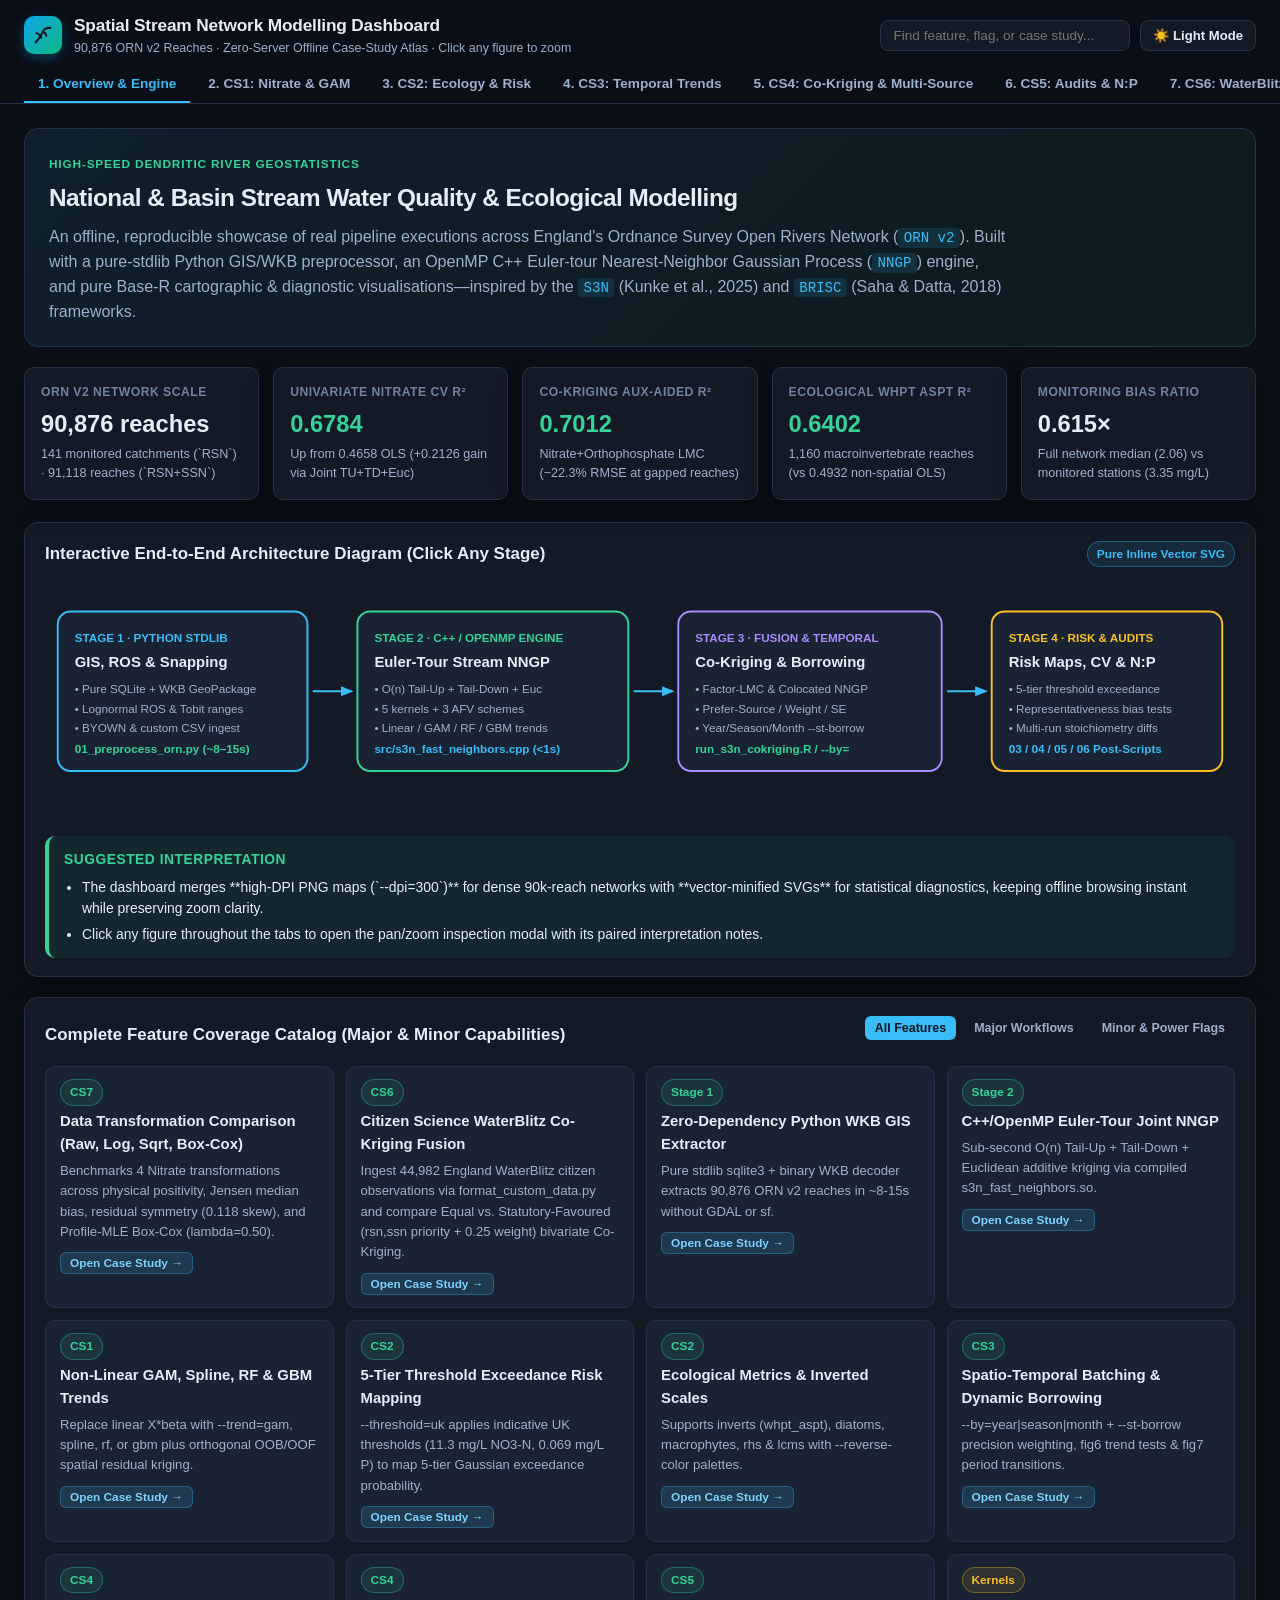
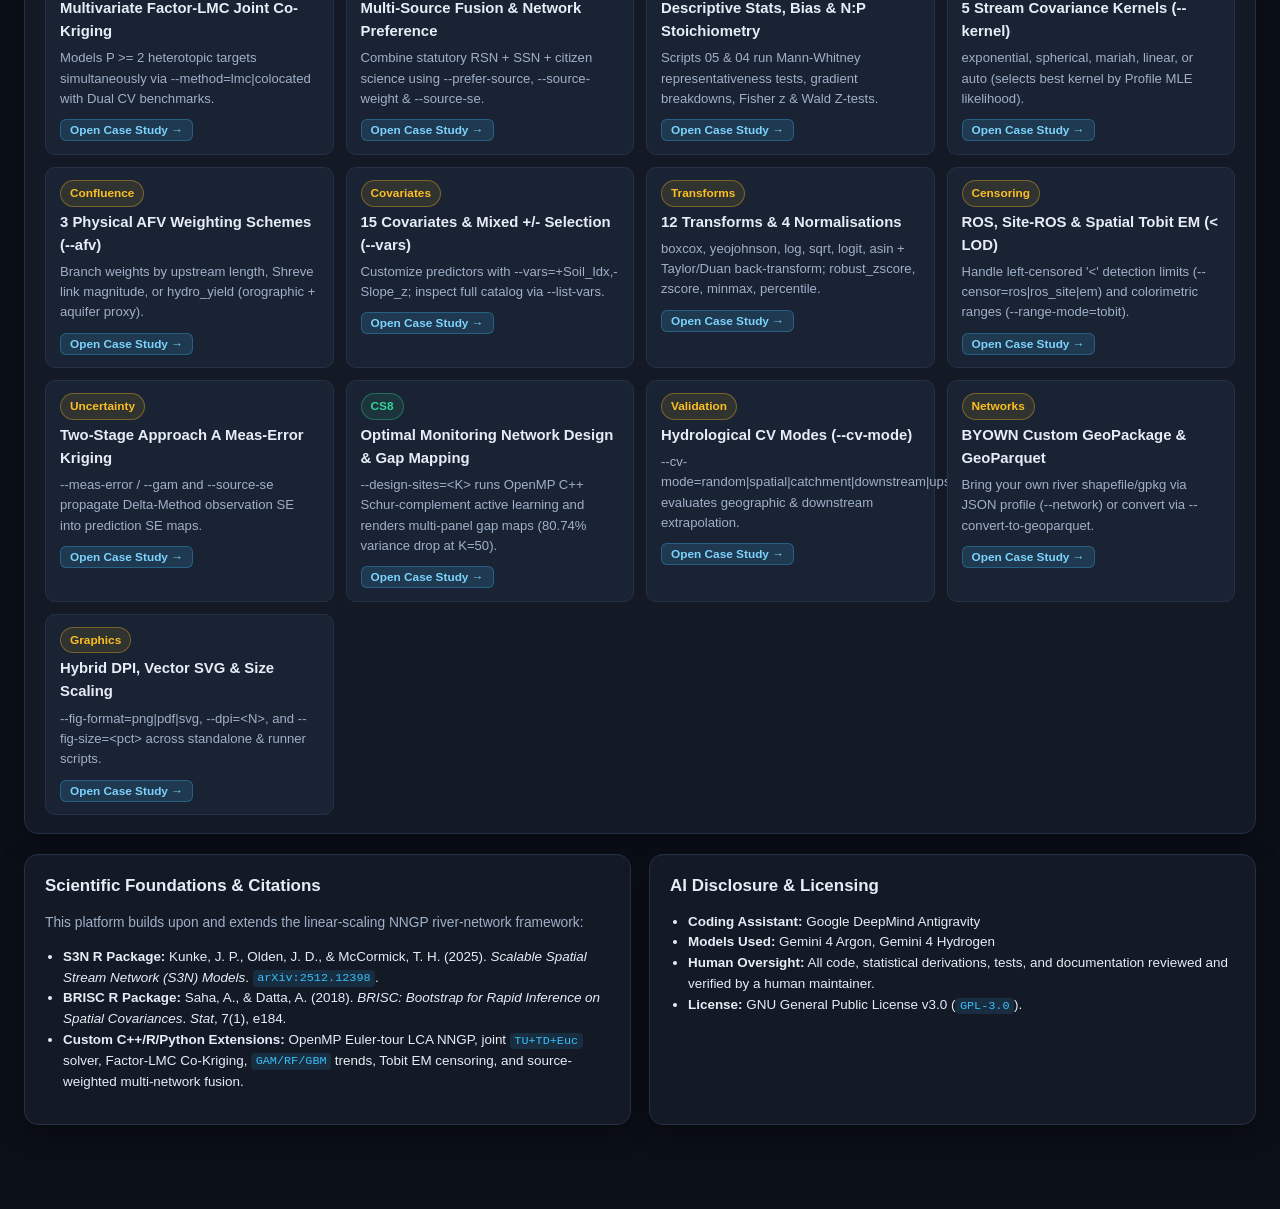
==== modelling_dashboard/index.html @ 50440c98 "add monitoring design mapping - update docs + dashboard" ====
<!DOCTYPE html>
<html lang="en" data-theme="dark">
<head>
  <meta charset="UTF-8" />
  <meta name="viewport" content="width=device-width, initial-scale=1.0" />
  <title>Spatial Stream Network Modelling Dashboard</title>
  <link rel="stylesheet" href="styles.css" />
</head>
<body>

  <!-- Sticky Top Navigation Chrome -->
  <header class="top-chrome">
    <div class="header-bar">
      <div class="brand-wrap">
        <div class="brand-logo" aria-hidden="true">
          <svg width="22" height="22" viewBox="0 0 24 24" fill="none" stroke="#06131f" stroke-width="2.2" stroke-linecap="round" stroke-linejoin="round">
            <path d="M4 20c4-4 6-7 8-12 1.5-3.5 4-4 8-4"/>
            <path d="M5 10c3 1 4.5 2.5 5 5"/>
            <path d="M12 8c2 1 3 2.5 3.5 5"/>
          </svg>
        </div>
        <div>
          <h1 class="brand-title">Spatial Stream Network Modelling Dashboard</h1>
          <p class="brand-sub">90,876 ORN v2 Reaches &middot; Zero-Server Offline Case-Study Atlas &middot; Click any figure to zoom</p>
        </div>
      </div>

      <div class="header-controls">
        <div class="search-box">
          <input id="featureSearch" class="search-input" type="search" placeholder="Find feature, flag, or case study..." autocomplete="off" />
          <div id="searchDropdown" class="search-dropdown"></div>
        </div>
        <button id="themeToggleBtn" class="btn" type="button" title="Toggle Dark / Light Theme">☀️ Light Mode</button>
      </div>
    </div>

    <nav class="tab-strip" role="tablist" aria-label="Dashboard Sections">
      <button class="tab-btn active" data-tab="overview" role="tab">1. Overview &amp; Engine</button>
      <button class="tab-btn" data-tab="cs1" role="tab">2. CS1: Nitrate &amp; GAM</button>
      <button class="tab-btn" data-tab="cs2" role="tab">3. CS2: Ecology &amp; Risk</button>
      <button class="tab-btn" data-tab="cs3" role="tab">4. CS3: Temporal Trends</button>
      <button class="tab-btn" data-tab="cs4" role="tab">5. CS4: Co-Kriging &amp; Multi-Source</button>
      <button class="tab-btn" data-tab="cs5" role="tab">6. CS5: Audits &amp; N:P</button>
      <button class="tab-btn" data-tab="cs6" role="tab">7. CS6: WaterBlitz Fusion</button>
      <button class="tab-btn" data-tab="cs7" role="tab">8. CS7: Data Transforms</button>
      <button class="tab-btn" data-tab="cs8" role="tab">9. CS8: Monitoring Design</button>
      <button class="tab-btn" data-tab="workbench" role="tab">10. CLI Workbench</button>
    </nav>
  </header>

  <main class="main-wrap">

    <!-- ===================================================================
         TAB 1: OVERVIEW & PLATFORM ARCHITECTURE
         =================================================================== -->
    <section id="tab-overview" class="tab-panel active">
      <div class="hero-card">
        <span class="hero-eyebrow">High-Speed Dendritic River Geostatistics</span>
        <h2>National &amp; Basin Stream Water Quality &amp; Ecological Modelling</h2>
        <p>
          An offline, reproducible showcase of real pipeline executions across England's Ordnance Survey Open Rivers Network (<code>ORN v2</code>). Built with a pure-stdlib Python GIS/WKB preprocessor, an OpenMP C++ Euler-tour Nearest-Neighbor Gaussian Process (<code>NNGP</code>) engine, and pure Base-R cartographic &amp; diagnostic visualisations—inspired by the <code>S3N</code> (Kunke et al., 2025) and <code>BRISC</code> (Saha &amp; Datta, 2018) frameworks.
        </p>
      </div>

      <div class="kpi-grid">
        <div class="kpi-card">
          <div class="kpi-label">ORN v2 Network Scale</div>
          <div class="kpi-val">90,876 reaches</div>
          <div class="kpi-note">141 monitored catchments (`RSN`) · 91,118 reaches (`RSN+SSN`)</div>
        </div>
        <div class="kpi-card">
          <div class="kpi-label">Univariate Nitrate CV R²</div>
          <div class="kpi-val pos">0.6784</div>
          <div class="kpi-note">Up from 0.4658 OLS (+0.2126 gain via Joint TU+TD+Euc)</div>
        </div>
        <div class="kpi-card">
          <div class="kpi-label">Co-Kriging Aux-Aided R²</div>
          <div class="kpi-val pos">0.7012</div>
          <div class="kpi-note">Nitrate+Orthophosphate LMC (−22.3% RMSE at gapped reaches)</div>
        </div>
        <div class="kpi-card">
          <div class="kpi-label">Ecological WHPT ASPT R²</div>
          <div class="kpi-val pos">0.6402</div>
          <div class="kpi-note">1,160 macroinvertebrate reaches (vs 0.4932 non-spatial OLS)</div>
        </div>
        <div class="kpi-card">
          <div class="kpi-label">Monitoring Bias Ratio</div>
          <div class="kpi-val">0.615&times;</div>
          <div class="kpi-note">Full network median (2.06) vs monitored stations (3.35 mg/L)</div>
        </div>
      </div>

      <!-- Interactive 3-Stage Architecture Diagram -->
      <div class="card">
        <div class="card-header">
          <h3 class="card-title">Interactive End-to-End Architecture Diagram (Click Any Stage)</h3>
          <span class="pill pill-blue">Pure Inline Vector SVG</span>
        </div>
        <div class="svg-panel">
          <svg class="pipeline-svg" viewBox="0 0 1120 210" width="100%" style="min-width:760px;">
            <defs>
              <marker id="arr" viewBox="0 0 10 10" refX="8" refY="5" markerWidth="6" markerHeight="6" orient="auto-start-reverse">
                <path d="M 0 1 L 10 5 L 0 9 z" fill="#38bdf8" />
              </marker>
            </defs>
            <!-- Stage 1 -->
            <g class="pipe-node" data-jump="cs5" style="cursor:pointer">
              <rect x="12" y="25" width="235" height="150" rx="12" fill="#1a2333" stroke="#38bdf8" stroke-width="1.8"/>
              <text x="28" y="54" fill="#38bdf8" font-size="11" font-weight="700">STAGE 1 · PYTHON STDLIB</text>
              <text x="28" y="77" fill="#e6edf7" font-size="14" font-weight="700">GIS, ROS &amp; Snapping</text>
              <text x="28" y="102" fill="#9fb0c9" font-size="11">• Pure SQLite + WKB GeoPackage</text>
              <text x="28" y="120" fill="#9fb0c9" font-size="11">• Lognormal ROS &amp; Tobit ranges</text>
              <text x="28" y="138" fill="#9fb0c9" font-size="11">• BYOWN &amp; custom CSV ingest</text>
              <text x="28" y="158" fill="#34d399" font-size="11" font-weight="600">01_preprocess_orn.py (~8–15s)</text>
            </g>
            <line x1="252" y1="100" x2="288" y2="100" stroke="#38bdf8" stroke-width="2" marker-end="url(#arr)"/>
            <!-- Stage 2 -->
            <g class="pipe-node" data-jump="cs1" style="cursor:pointer">
              <rect x="294" y="25" width="255" height="150" rx="12" fill="#1a2333" stroke="#34d399" stroke-width="1.8"/>
              <text x="310" y="54" fill="#34d399" font-size="11" font-weight="700">STAGE 2 · C++ / OPENMP ENGINE</text>
              <text x="310" y="77" fill="#e6edf7" font-size="14" font-weight="700">Euler-Tour Stream NNGP</text>
              <text x="310" y="102" fill="#9fb0c9" font-size="11">• O(n) Tail-Up + Tail-Down + Euc</text>
              <text x="310" y="120" fill="#9fb0c9" font-size="11">• 5 kernels + 3 AFV schemes</text>
              <text x="310" y="138" fill="#9fb0c9" font-size="11">• Linear / GAM / RF / GBM trends</text>
              <text x="310" y="158" fill="#38bdf8" font-size="11" font-weight="600">src/s3n_fast_neighbors.cpp (&lt;1s)</text>
            </g>
            <line x1="554" y1="100" x2="590" y2="100" stroke="#38bdf8" stroke-width="2" marker-end="url(#arr)"/>
            <!-- Stage 3 -->
            <g class="pipe-node" data-jump="cs4" style="cursor:pointer">
              <rect x="596" y="25" width="248" height="150" rx="12" fill="#1a2333" stroke="#a78bfa" stroke-width="1.8"/>
              <text x="612" y="54" fill="#a78bfa" font-size="11" font-weight="700">STAGE 3 · FUSION &amp; TEMPORAL</text>
              <text x="612" y="77" fill="#e6edf7" font-size="14" font-weight="700">Co-Kriging &amp; Borrowing</text>
              <text x="612" y="102" fill="#9fb0c9" font-size="11">• Factor-LMC &amp; Colocated NNGP</text>
              <text x="612" y="120" fill="#9fb0c9" font-size="11">• Prefer-Source / Weight / SE</text>
              <text x="612" y="138" fill="#9fb0c9" font-size="11">• Year/Season/Month --st-borrow</text>
              <text x="612" y="158" fill="#34d399" font-size="11" font-weight="600">run_s3n_cokriging.R / --by=</text>
            </g>
            <line x1="849" y1="100" x2="885" y2="100" stroke="#38bdf8" stroke-width="2" marker-end="url(#arr)"/>
            <!-- Stage 4 -->
            <g class="pipe-node" data-jump="cs2" style="cursor:pointer">
              <rect x="891" y="25" width="217" height="150" rx="12" fill="#1a2333" stroke="#fbbf24" stroke-width="1.8"/>
              <text x="907" y="54" fill="#fbbf24" font-size="11" font-weight="700">STAGE 4 · RISK &amp; AUDITS</text>
              <text x="907" y="77" fill="#e6edf7" font-size="14" font-weight="700">Risk Maps, CV &amp; N:P</text>
              <text x="907" y="102" fill="#9fb0c9" font-size="11">• 5-tier threshold exceedance</text>
              <text x="907" y="120" fill="#9fb0c9" font-size="11">• Representativeness bias tests</text>
              <text x="907" y="138" fill="#9fb0c9" font-size="11">• Multi-run stoichiometry diffs</text>
              <text x="907" y="158" fill="#38bdf8" font-size="11" font-weight="600">03 / 04 / 05 / 06 Post-Scripts</text>
            </g>
          </svg>
        </div>
        <div class="interp-box">
          <h4>Suggested Interpretation</h4>
          <ul>
            <li>The dashboard merges **high-DPI PNG maps (`--dpi=300`)** for dense 90k-reach networks with **vector-minified SVGs** for statistical diagnostics, keeping offline browsing instant while preserving zoom clarity.</li>
            <li>Click any figure throughout the tabs to open the pan/zoom inspection modal with its paired interpretation notes.</li>
          </ul>
        </div>
      </div>

      <!-- Complete Feature Inventory -->
      <div class="card">
        <div class="card-header">
          <h3 class="card-title">Complete Feature Coverage Catalog (Major &amp; Minor Capabilities)</h3>
          <div class="feature-filter-row" id="featureFilterBtns">
            <button class="fig-toggle-btn active" data-fcat="all">All Features</button>
            <button class="fig-toggle-btn" data-fcat="major">Major Workflows</button>
            <button class="fig-toggle-btn" data-fcat="minor">Minor &amp; Power Flags</button>
          </div>
        </div>
        <div id="featureCatalogGrid" class="feature-grid"></div>
      </div>

      <div class="grid-2">
        <div class="card">
          <div class="card-header"><h3 class="card-title">Scientific Foundations &amp; Citations</h3></div>
          <p style="font-size:0.86rem; color:var(--text-secondary); margin-top:0;">
            This platform builds upon and extends the linear-scaling NNGP river-network framework:
          </p>
          <ul style="font-size:0.84rem; color:var(--text-primary); padding-left:18px;">
            <li><strong>S3N R Package:</strong> Kunke, J. P., Olden, J. D., &amp; McCormick, T. H. (2025). <em>Scalable Spatial Stream Network (S3N) Models</em>. <code>arXiv:2512.12398</code>.</li>
            <li><strong>BRISC R Package:</strong> Saha, A., &amp; Datta, A. (2018). <em>BRISC: Bootstrap for Rapid Inference on Spatial Covariances</em>. <em>Stat</em>, 7(1), e184.</li>
            <li><strong>Custom C++/R/Python Extensions:</strong> OpenMP Euler-tour LCA NNGP, joint <code>TU+TD+Euc</code> solver, Factor-LMC Co-Kriging, <code>GAM/RF/GBM</code> trends, Tobit EM censoring, and source-weighted multi-network fusion.</li>
          </ul>
        </div>
        <div class="card">
          <div class="card-header"><h3 class="card-title">AI Disclosure &amp; Licensing</h3></div>
          <ul style="font-size:0.84rem; color:var(--text-primary); padding-left:18px; margin-top:0;">
            <li><strong>Coding Assistant:</strong> Google DeepMind Antigravity</li>
            <li><strong>Models Used:</strong> Gemini 4 Argon, Gemini 4 Hydrogen</li>
            <li><strong>Human Oversight:</strong> All code, statistical derivations, tests, and documentation reviewed and verified by a human maintainer.</li>
            <li><strong>License:</strong> GNU General Public License v3.0 (<code>GPL-3.0</code>).</li>
          </ul>
        </div>
      </div>
    </section>

    <!-- ===================================================================
         TAB 2: CASE STUDY 1 - ENGLAND NITRATE (0117) & NON-LINEAR GAM
         =================================================================== -->
    <section id="tab-cs1" class="tab-panel">
      <div class="hero-card">
        <span class="hero-eyebrow">Case Study 1 · National Univariate Regression Kriging</span>
        <h2>Nitrate as N (<code>0117</code>): Linear S3N vs. Non-Linear <code>GAM + S3N</code></h2>
        <p>
          Demonstrates full national (`90,876` reaches) and regional basin (`Humber`, `Thames`, `Severn`) modelling on EA River Surveillance Network (`RSN`) Nitrate samples (`18,462` samples across `1,210` observed reaches), comparing standard linear fixed effects against REML-penalized cubic regression splines (<code>--trend=gam</code>).
        </p>
      </div>

      <div id="cs1-kpis" class="kpi-grid"></div>

      <div class="grid-2">
        <div class="card">
          <div class="card-header">
            <h3 class="card-title">Case-Study Command Examples</h3>
            <span class="pill pill-blue">Univariate + Non-Linear Trends</span>
          </div>
          <div class="code-wrap">
            <div class="code-bar"><span>Bash · Standard Joint S3N &amp; Non-Linear GAM / RF Variants</span><button class="copy-btn" data-copy-target="code-cs1">Copy</button></div>
            <pre id="code-cs1"># 1. Standard Linear Joint (TU + TD + Euclidean) Nitrate at 300 DPI
Rscript scripts/run_s3n_determinand.R 0117 --dpi=300 --omp=4

# 2. Non-Linear REML Spline Trend (GAM + S3N) or Tree Ensembles (--trend=rf|gbm)
Rscript scripts/run_s3n_determinand.R 0117 --trend=gam --dpi=300 --omp=4
Rscript scripts/run_s3n_determinand.R 0117 --trend=rf --trees=150 --omp=4

# 3. Robust Z-Score Anomaly Surface + Minor Power Options
Rscript scripts/run_s3n_determinand.R 0117 --norm=robust_zscore --dpi=300 --omp=4
Rscript scripts/run_s3n_determinand.R 0117 --kernel=auto --afv=hydro_yield --design-sites=50 --vars=-Slope_z</pre>
          </div>
          <div id="cs1-r2-svg" class="svg-panel"></div>
        </div>

        <div class="card">
          <div class="card-header">
            <h3 class="card-title">National Nitrate Map, Basin Zoom &amp; Robust Z-Score</h3>
            <div class="fig-toggle-bar" data-group="cs1-map">
              <button class="fig-toggle-btn active" data-fig="no3_england">England Linear (300 DPI)</button>
              <button class="fig-toggle-btn" data-fig="no3_gam_england">England GAM+S3N</button>
              <button class="fig-toggle-btn" data-fig="no3_z_england">England Robust Z-Score</button>
              <button class="fig-toggle-btn" data-fig="no3_z_humber">Humber Robust Z-Score</button>
              <button class="fig-toggle-btn" data-fig="no3_z_thames_severn">Thames &amp; Severn Z-Score</button>
              <button class="fig-toggle-btn" data-fig="no3_humber">Humber Basin</button>
              <button class="fig-toggle-btn" data-fig="no3_thames_severn">Thames &amp; Severn</button>
            </div>
          </div>
          <div id="fig-slot-cs1-map"></div>
          <div class="interp-box">
            <h4>Suggested Interpretation</h4>
            <ul>
              <li><strong>East–West Gradient:</strong> Arable Chalk/Limestone catchments in eastern &amp; southern England consistently exceed 5–9 mg/L N, while upland Wales &amp; Pennine headwaters remain low (&lt; 0.5 mg/L).</li>
              <li><strong>Robust Z-Score View (<code>--norm=robust_zscore</code>):</strong> Standardizes predictions as <code>(x − median) / (1.4826 × MAD)</code> in model space, stripping concentration units so anomalous arable sub-catchments (red, &gt; +1.5 SD) and pristine upland headwaters (blue, &lt; −1.5 SD) stand out cleanly on one symmetric scale.</li>
              <li><strong>Panel B Kriging SE:</strong> Uncertainty collapses cleanly along monitored tributaries and flows smoothly downstream via Shreve/AFV confluence weights.</li>
              <li><strong>GAM vs Linear:</strong> Notice 5-fold CV $R^2$ is nearly identical (<code>0.6784</code> vs <code>0.6743</code>), showing spatial residuals already absorb mild fixed-effect curvature—so keep linear when interpretability of covariate slopes matters.</li>
            </ul>
          </div>
        </div>
      </div>

      <div class="grid-2">
        <div class="card">
          <div class="card-header">
            <h3 class="card-title">4-Panel Diagnostics &amp; Cross-Validation</h3>
            <div class="fig-toggle-bar" data-group="cs1-diag">
              <button class="fig-toggle-btn active" data-fig="no3_diag">Linear S3N (SVG)</button>
              <button class="fig-toggle-btn" data-fig="no3_gam_diag">GAM+S3N (SVG)</button>
            </div>
          </div>
          <div id="fig-slot-cs1-diag"></div>
        </div>

        <div class="card">
          <div class="card-header"><h3 class="card-title">5-Fold CV &amp; Covariate Effects (All England)</h3></div>
          <div id="cs1-cv-table" class="table-scroll"></div>
          <div id="cs1-param-table" class="table-scroll" style="margin-top:14px;"></div>
        </div>
      </div>
    </section>

    <!-- ===================================================================
         TAB 3: CASE STUDY 2 - ECOLOGY, EXCEEDANCE RISK & TRANSFORMS
         =================================================================== -->
    <section id="tab-cs2" class="tab-panel">
      <div class="hero-card">
        <span class="hero-eyebrow">Case Study 2 · Regulatory Compliance, Ecology &amp; Uncertainty</span>
        <h2>Ecological Health (<code>whpt_aspt</code>) &amp; Threshold Exceedance Risk</h2>
        <p>
          Showcases ecological modelling with <code>--reverse-color</code> on macroinvertebrate <code>WHPT ASPT</code> (<code>1,160</code> observed reaches), 5-tier probabilistic threshold exceedance mapping (<code>--threshold=uk</code>) for Nitrate &amp; Orthophosphate, and raw vs. <code>robust_zscore</code> normalisation comparisons.
        </p>
      </div>

      <div class="grid-2">
        <div class="card">
          <div class="card-header">
            <h3 class="card-title">Macroinvertebrate Health (`whpt_aspt --reverse-color`)</h3>
            <div class="fig-toggle-bar" data-group="cs2-ecol">
              <button class="fig-toggle-btn active" data-fig="whpt_england">England Map (300 DPI)</button>
              <button class="fig-toggle-btn" data-fig="whpt_thames_severn">Thames &amp; Severn</button>
              <button class="fig-toggle-btn" data-fig="whpt_diag">CV &amp; Params (SVG)</button>
            </div>
          </div>
          <div id="fig-slot-cs2-ecol"></div>
          <div class="code-wrap">
            <div class="code-bar"><span>Bash · Ecological Quality &amp; Uncertainty Options</span><button class="copy-btn" data-copy-target="code-cs2">Copy</button></div>
            <pre id="code-cs2"># Macroinvertebrate biological health (inverted red-low / blue-high palette)
Rscript scripts/run_s3n_determinand.R whpt_aspt --dataset=inverts --reverse-color --dpi=300 --omp=4

# Regulatory threshold exceedance risk &amp; Robust Z-Score anomaly surfacing
Rscript scripts/run_s3n_determinand.R 0180 --threshold=uk --transform=boxcox --norm=robust_zscore --dpi=300

# Two-Stage GAM Measurement-Error Kriging &amp; Spatial Tobit EM Censoring
Rscript scripts/run_s3n_determinand.R 0117 --source=my_gam_data --meas-error --censor=em</pre>
          </div>
        </div>

        <div class="card">
          <div class="card-header">
            <h3 class="card-title">Threshold Exceedance Risk &amp; Raw vs. Z-Score Anomaly</h3>
            <div class="fig-toggle-bar" data-group="cs2-risk">
              <button class="fig-toggle-btn active" data-fig="no3_exceed_england">Nitrate Threshold Risk (11.3)</button>
              <button class="fig-toggle-btn" data-fig="po4_exceed_england">Phosphate Threshold Risk (0.069)</button>
              <button class="fig-toggle-btn" data-fig="no3_z_england">Nitrate Robust Z-Score</button>
              <button class="fig-toggle-btn" data-fig="no3_z_humber">Humber Robust Z-Score</button>
              <button class="fig-toggle-btn" data-fig="no3_exceed_basins">Basins Exceedance Risk</button>
            </div>
          </div>
          <div id="fig-slot-cs2-risk"></div>
          <div class="interp-box">
            <h4>Suggested Interpretation</h4>
            <ul>
              <li><strong>Why <code>WHPT ASPT</code> Improves with S3N (`0.493 &rarr; 0.640 R²`):</strong> Macroinvertebrates integrate water chemistry, flow permanence, and riparian habitat over months, creating strong downstream &amp; neighborhood continuity.</li>
              <li><strong>5-Tier Probability Compliance Bands:</strong> Yellow (<em>Uncertain / Priority Monitoring</em>) marks reaches whose Gaussian exceedance probability lies between <code>0.20</code> and <code>0.80</code> around a single indicative threshold (<code>47.5%</code> of England reaches for Orthophosphate <code>0.069 mg/L</code>)—prime candidates for follow-up sampling (separate from site-typed ecological status).</li>
              <li><strong>Robust Z-Score View:</strong> Highlights localized anomalous sub-catchment spikes relative to national median/MAD across heterogenous rivers.</li>
            </ul>
          </div>
        </div>
      </div>

      <div class="grid-2">
        <div class="card">
          <div class="card-header"><h3 class="card-title">National 5-Tier Exceedance Breakdown (Inline SVG + Table)</h3></div>
          <div id="cs2-exceed-svg" class="svg-panel"></div>
          <div id="cs2-exceed-table" class="table-scroll"></div>
        </div>
        <div class="card">
          <div class="card-header"><h3 class="card-title">WHPT ASPT &amp; Orthophosphate CV Benchmarks</h3></div>
          <div id="cs2-cv-table" class="table-scroll"></div>
          <div class="caveat-box">
            <strong>12 Built-In Transforms &amp; 4 Normalisations:</strong> <code>log</code>, <code>log10</code>, <code>log1p</code>, <code>sqrt</code>, <code>cbrt</code>, <code>fourthrt</code>, <code>reciprocal</code>, <code>boxcox</code> (Profile MLE &lambda;), <code>yeojohnson</code>, <code>asin</code>, <code>logit</code>, <code>none</code> + Taylor/Duan back-transformation, plus <code>zscore</code>, <code>robust_zscore</code>, <code>minmax</code>, <code>percentile</code> (benchmarked in <strong>CS7</strong>).
          </div>
        </div>
      </div>
    </section>

    <!-- ===================================================================
         TAB 4: CASE STUDY 3 - SPATIO-TEMPORAL NITRATE DYNAMICS
         =================================================================== -->
    <section id="tab-cs3" class="tab-panel">
      <div class="hero-card">
        <span class="hero-eyebrow">Case Study 3 · Multi-Period Batching &amp; Dynamic Borrowing</span>
        <h2>Spatio-Temporal Nitrate Trends (<code>2021–2024</code> &amp; Seasonal Cycles)</h2>
        <p>
          Demonstrates temporal slicing via <code>--by=year</code> and <code>--by=season</code> paired with precision-weighted Dynamic Temporal Borrowing (<code>--st-borrow</code>), reach-level Weighted Least Squares trend tests (<code>fig6</code>), and consecutive-season shift surfaces (<code>fig7</code>).
        </p>
      </div>

      <div class="grid-2">
        <div class="card">
          <div class="card-header">
            <h3 class="card-title">4-Panel England Temporal Grids (<code>fig5</code>)</h3>
            <div class="fig-toggle-bar" data-group="cs3-grid">
              <button class="fig-toggle-btn active" data-fig="st_season_grid">By Season (W/Sp/Su/Au)</button>
              <button class="fig-toggle-btn" data-fig="st_year_grid">By Year (2021–2024)</button>
            </div>
          </div>
          <div id="fig-slot-cs3-grid"></div>
        </div>

        <div class="card">
          <div class="card-header">
            <h3 class="card-title">Reach Trend Significance (`fig6`) &amp; Transitions (`fig7`)</h3>
            <div class="fig-toggle-bar" data-group="cs3-trend">
              <button class="fig-toggle-btn active" data-fig="st_year_trends">Annual Trends (fig6)</button>
              <button class="fig-toggle-btn" data-fig="st_season_trends">Seasonal Trends (fig6)</button>
              <button class="fig-toggle-btn" data-fig="st_season_trans">Season Transitions (fig7)</button>
            </div>
          </div>
          <div id="fig-slot-cs3-trend"></div>
        </div>
      </div>

      <div class="grid-2">
        <div class="card">
          <div class="card-header"><h3 class="card-title">CLI Examples &amp; Suggested Interpretation</h3></div>
          <div class="code-wrap">
            <div class="code-bar"><span>Bash · Temporal Batching &amp; Dynamic Borrowing</span><button class="copy-btn" data-copy-target="code-cs3">Copy</button></div>
            <pre id="code-cs3"># 4 Meteorological seasons + Precision-Weighted Dynamic Borrowing + fig6/fig7
Rscript scripts/run_s3n_determinand.R 0117 --by=season --st-borrow --dpi=300 --omp=4

# Multi-year trajectory (2021-2024) or single-period slice (--year / --season / --month)
Rscript scripts/run_s3n_determinand.R 0117 --by=year --st-borrow --dpi=300 --omp=4
Rscript scripts/run_s3n_determinand.R 0117 --year=2023 --season=winter --omp=4</pre>
          </div>
          <div class="interp-box">
            <h4>Suggested Interpretation</h4>
            <ul>
              <li><strong>Winter Peak Hydrology:</strong> Notice Winter Nitrate achieves higher national CV $R^2$ (`0.7164`) than Summer because sustained winter runoff connects agricultural soils cleanly along flow paths.</li>
              <li><strong>Why <code>--st-borrow</code> Matters:</strong> When a tributary gauge is missed during one summer campaign, Dynamic Borrowing shrinks the single-period kriging variance toward neighboring periods weighted by $1/\mathrm{SE}^2$, avoiding false jump artefacts in <code>fig6</code>.</li>
            </ul>
          </div>
        </div>

        <div class="card">
          <div class="card-header"><h3 class="card-title">Annual &amp; Seasonal Cross-Validation Summary</h3></div>
          <div id="cs3-cv-table" class="table-scroll"></div>
        </div>
      </div>
    </section>

    <!-- ===================================================================
         TAB 5: CASE STUDY 4 - CO-KRIGING & MULTI-SOURCE FUSION
         =================================================================== -->
    <section id="tab-cs4" class="tab-panel">
      <div class="hero-card">
        <span class="hero-eyebrow">Case Study 4 · Heterotopic Coregionalization &amp; Network Fusion</span>
        <h2>Factor-LMC Co-Kriging (<code>0117 + 0180</code>) &amp; Multi-Source Fusion (<code>RSN + SSN</code>)</h2>
        <p>
          Jointly models coupled nutrients via OpenMP Factor-LMC NNGP (`8 of 8` Strong Benefit across England &amp; basins; median Aux-Aided $\Delta R^2 = +0.2062$, $-16.6\%$ RMSE) and showcases explicit network priority &amp; reliability weighting across statutory `RSN` + headwater `SSN` + citizen-science campaigns.
        </p>
      </div>

      <div id="cs4-kpis" class="kpi-grid"></div>

      <div class="grid-2">
        <div class="card">
          <div class="card-header">
            <h3 class="card-title">Cross-Correlation &amp; Co-Kriged National Surfaces</h3>
            <div class="fig-toggle-bar" data-group="cs4-ck">
              <button class="fig-toggle-btn active" data-fig="cokrig_xcorr">TU/TD/Nugget Heatmap (SVG)</button>
              <button class="fig-toggle-btn" data-fig="cokrig_0117">Co-Kriged Nitrate (300 DPI)</button>
              <button class="fig-toggle-btn" data-fig="cokrig_0180">Co-Kriged Phosphate (300 DPI)</button>
            </div>
          </div>
          <div id="fig-slot-cs4-ck"></div>
          <div id="cs4-cv-svg" class="svg-panel" style="margin-top:12px;"></div>
        </div>

        <div class="card">
          <div class="card-header">
            <h3 class="card-title">Multi-Source Fusion (`RSN + SSN`, `--prefer-source`, `--source-weight`)</h3>
            <div class="fig-toggle-bar" data-group="cs4-ms">
              <button class="fig-toggle-btn active" data-fig="rss_england">RSN+SSN Nitrate Map (300 DPI)</button>
              <button class="fig-toggle-btn" data-fig="rss_diag">RSN+SSN Diagnostics (SVG)</button>
            </div>
          </div>
          <div id="fig-slot-cs4-ms"></div>
          <div class="code-wrap">
            <div class="code-bar"><span>Bash · Co-Kriging &amp; Citizen-Science Network Weighting</span><button class="copy-btn" data-copy-target="code-cs4">Copy</button></div>
            <pre id="code-cs4"># 1. Factor-LMC Co-Kriging with Threshold Exceedance Risk (Nitrate + Orthophosphate)
Rscript scripts/run_s3n_cokriging.R --targets=0117,0180 --threshold=uk --dpi=300 --omp=4

# 2. Live RSN + SSN Fusion with Hard Co-Located Priority + Soft Reliability Weighting
Rscript scripts/run_s3n_determinand.R 0117 --source=rsn+ssn --prefer-source=rsn --source-weight=rsn:1,ssn:0.75 --omp=4

# 3. Supplementing RSN with Citizen Science WaterBlitz (Tobit Ranges + Explicit SE)
python3 scripts/format_custom_data.py data/waterblitz.csv --source-name=waterblitz --range-mode=tobit --generate-config
Rscript scripts/run_s3n_cokriging.R --targets=0117,0180,wb_no3,wb_po4 --source=rsn+waterblitz \
  --method=lmc --source-weight=rsn:1,waterblitz:0.35 --source-se=rsn:0.05,waterblitz:0.40 --omp=4</pre>
          </div>
        </div>
      </div>

      <div class="grid-2">
        <div class="card">
          <div class="card-header"><h3 class="card-title">Dual CV Benchmark (`Univariate` vs `All-Holdout` vs `Aux-Aided`)</h3></div>
          <div id="cs4-cv-table" class="table-scroll"></div>
          <div class="interp-box">
            <h4>Suggested Interpretation</h4>
            <ul>
              <li><strong>Look at Severn Nitrate:</strong> Univariate $R^2 = 0.270$ jumps to `0.371` (`All-Holdout`) and `0.552` (`Aux-Aided`, $-21.7\%$ RMSE) once coupled with Orthophosphate.</li>
              <li><strong>Why Co-Kriging Beats Naive Pooling for Citizen Science:</strong> Keeping volunteer kits (`wb_no3`) as separate co-kriged variables absorbs kit offsets/noise into target-specific parameters while <code>--source-weight</code> adds analytical variance $(1/w - 1)\tau^2$ onto noisy sensors.</li>
            </ul>
          </div>
        </div>

        <div class="card">
          <div class="card-header"><h3 class="card-title">Analytical Reliability Penalty $V_{\text{wt}} = (1/w - 1)\tau^2$ &amp; Cross-Covariance</h3></div>
          <div id="cs4-weight-svg" class="svg-panel"></div>
          <div id="cs4-cov-table" class="table-scroll"></div>
        </div>
      </div>
    </section>

    <!-- ===================================================================
         TAB 6: CASE STUDY 5 - BASIN AUDITS, DESCRIPTIVES & N:P STOICHIOMETRY
         =================================================================== -->
    <section id="tab-cs5" class="tab-panel">
      <div class="hero-card">
        <span class="hero-eyebrow">Case Study 5 · Environmental Gradients, Bias &amp; Cross-Run Audits</span>
        <h2>Monitoring Representativeness, <code>N:P</code> Stoichiometry &amp; Snapping Audits</h2>
        <p>
          Inspects monitoring bias between sampled vs. unmonitored upland reaches (`05_descriptive_stats.R`), compares Nitrate vs. Orthophosphate landscapes with Fisher $z$ and Wald $Z$-tests (`04_compare_model_runs.R`), and audits station-to-reach snapping across Thames &amp; Humber (`06_station_snapping_diagnostics.R`).
        </p>
      </div>

      <div class="grid-2">
        <div class="card">
          <div class="card-header">
            <h3 class="card-title">Descriptive Stats &amp; `N:P` Comparison Visuals</h3>
            <div class="fig-toggle-bar" data-group="cs5-audits">
              <button class="fig-toggle-btn active" data-fig="desc_grad">Stratified Gradients (SVG)</button>
              <button class="fig-toggle-btn" data-fig="desc_dist">Distributions &amp; Bias (300 DPI)</button>
              <button class="fig-toggle-btn" data-fig="comp_cv">N vs P CV Performance (SVG)</button>
              <button class="fig-toggle-btn" data-fig="comp_forest">Covariate Forest Plot (SVG)</button>
              <button class="fig-toggle-btn" data-fig="comp_maps">Side-by-Side N vs P Maps</button>
              <button class="fig-toggle-btn" data-fig="comp_rel">N:P Stoichiometry &amp; Quadrant</button>
            </div>
          </div>
          <div id="fig-slot-cs5-audits"></div>
          <div class="code-wrap">
            <div class="code-bar"><span>Bash · Diagnostic &amp; Multi-Run Comparison Commands</span><button class="copy-btn" data-copy-target="code-cs5">Copy</button></div>
            <pre id="code-cs5">Rscript scripts/05_descriptive_stats.R output/results/det_0117_orn_rsn --fig-format=svg
Rscript scripts/04_compare_model_runs.R output/results/det_0117_orn_rsn output/results/det_0180_orn_rsn --dpi=300
Rscript scripts/06_station_snapping_diagnostics.R --catchment=Thames,Humber --dpi=300</pre>
          </div>
        </div>

        <div class="card">
          <div class="card-header">
            <h3 class="card-title">Station-to-Reach Snapping Geometry &amp; Catchment Insets</h3>
            <div class="fig-toggle-bar" data-group="cs5-snap">
              <button class="fig-toggle-btn active" data-fig="snap_overview">England Overview (300 DPI)</button>
              <button class="fig-toggle-btn" data-fig="snap_thames">Thames Catchment &amp; Insets</button>
              <button class="fig-toggle-btn" data-fig="snap_humber">Humber Catchment &amp; Insets</button>
            </div>
          </div>
          <div id="fig-slot-cs5-snap"></div>
          <div class="interp-box">
            <h4>Suggested Interpretation</h4>
            <ul>
              <li><strong>Statistically Significant Lowland Bias:</strong> Monitored `RSN` median Nitrate (`3.35 mg/L`) significantly exceeds the full-network predicted median (`2.06 mg/L`, Mann-Whitney $p = 5.1 \times 10^{-45}$)—proving naive sample averages overstate national nitrate pollution.</li>
              <li><strong>Tight Geographic Snapping:</strong> `88.6%` of Humber and `83.6%` of Thames stations snap within `10 m` of an `ORN v2` reach (`2.3–3.1 m` median). Always inspect outliers above `150 m` before running local campaigns.</li>
            </ul>
          </div>
        </div>
      </div>

      <div class="grid-2">
        <div class="card">
          <div class="card-header"><h3 class="card-title">Representativeness Bias &amp; `N:P` Statistical Tests</h3></div>
          <div id="cs5-bias-table" class="table-scroll"></div>
          <div id="cs5-tests-table" class="table-scroll" style="margin-top:12px;"></div>
        </div>
        <div class="card">
          <div class="card-header"><h3 class="card-title">Top Catchments Station Snapping Summary</h3></div>
          <div id="cs5-snap-table" class="table-scroll"></div>
        </div>
      </div>
    </section>

    <!-- ===================================================================
         TAB 7: CASE STUDY 6 - WATERBLITZ CITIZEN SCIENCE CO-KRIGING FUSION
         =================================================================== -->
    <section id="tab-cs6" class="tab-panel">
      <div class="hero-card">
        <span class="hero-eyebrow">Case Study 6 · Citizen Science Fusion (RSN + SSN + Earthwatch WaterBlitz)</span>
        <h2>Equal-Source vs. Statutory-Favoured Co-Kriging (Nitrate &amp; Orthophosphate)</h2>
        <p>
          Ingests <code>44,982</code> England rows from <code>data/Waterblitz/</code> (<code>36,956</code> citizen sites, Tobit interval-censored via <code>format_custom_data.py</code>) and snaps them onto ORN v2 alongside statutory <code>RSN</code> + <code>SSN</code> monitors (<code>33,013</code> snapped stations across <code>8,346</code> active reaches and <code>268</code> catchments). We compare <strong>Equal Sources</strong> against <strong>Favoured RSN+SSN</strong> (<code>--prefer-source=rsn,ssn --source-weight=rsn:1,ssn:1,waterblitz:0.25</code>) for bivariate <code>0117</code> + <code>0180</code> Co-Kriging.
        </p>
      </div>

      <div id="cs6-kpis" class="kpi-row"></div>

      <div class="grid-2">
        <div class="card">
          <div class="card-header">
            <h3 class="card-title">Spatial Predictions &amp; Equal vs. Favoured Difference Maps</h3>
            <div class="fig-toggle-bar" data-group="cs6-maps">
              <button class="fig-toggle-btn active" data-fig="wb_diff_0117">Nitrate Difference Map</button>
              <button class="fig-toggle-btn" data-fig="wb_diff_0180">Phosphate Difference Map</button>
              <button class="fig-toggle-btn" data-fig="wb_eq_0117">Equal 0117 Map</button>
              <button class="fig-toggle-btn" data-fig="wb_wt_0117">Favoured 0117 Map</button>
              <button class="fig-toggle-btn" data-fig="wb_eq_0180">Equal 0180 Map</button>
              <button class="fig-toggle-btn" data-fig="wb_wt_0180">Favoured 0180 Map</button>
              <button class="fig-toggle-btn" data-fig="wb_snap_overview">RSN+SSN+WB Snapping</button>
            </div>
          </div>
          <div id="fig-slot-cs6-maps"></div>
          <div class="code-wrap">
            <div class="code-bar"><span>Bash · WaterBlitz Formatting, ORN Snapping &amp; Dual Co-Kriging Runs</span><button class="copy-btn" data-copy-target="code-cs6">Copy</button></div>
            <pre id="code-cs6"># 1. Format England WaterBlitz CSV with Tobit interval estimation
python3 scripts/format_custom_data.py data/Waterblitz \
  --source-name=waterblitz --source-label="Earthwatch Waterblitz" \
  --filter="Country=England" --val-col="Nitrate (mg/L),Phosphate (mg/L)" \
  --group-sites-by=coords --site-id-prefix="WB_" --generate-config

# 2. Merge &amp; snap RSN + SSN + WaterBlitz onto ORN v2
python3 scripts/01_preprocess_orn.py --source=rsn+ssn+waterblitz_tobit --max-snap-dist=350

# 3. Co-Kriging Run 1: Equal Sources
Rscript scripts/run_s3n_cokriging.R --targets=0117,0180 \
  --source=rsn+ssn+waterblitz_tobit --threshold=uk --dpi=300 --omp=4 --out-dir=output/cs6_equal

# 4. Co-Kriging Run 2: Statutory Priority &amp; 4x Variance Inflation on WaterBlitz
Rscript scripts/run_s3n_cokriging.R --targets=0117,0180 \
  --source=rsn+ssn+waterblitz_tobit --prefer-source=rsn,ssn \
  --source-weight=rsn:1,ssn:1,waterblitz:0.25 --threshold=uk --dpi=300 --omp=4 \
  --out-dir=output/cs6_weighted

# 5. Quantitative &amp; spatial comparison across reach strata
Rscript scripts/07_compare_cokriging_runs.R --dpi=300</pre>
          </div>
        </div>

        <div class="card">
          <div class="card-header">
            <h3 class="card-title">Multi-Stratum Diagnostics &amp; Cross-Covariance (SVG)</h3>
            <div class="fig-toggle-bar" data-group="cs6-charts">
              <button class="fig-toggle-btn active" data-fig="wb_comp_svg">Equal vs. Favoured Summary (SVG)</button>
              <button class="fig-toggle-btn" data-fig="wb_eq_xcorr">Equal Cross-Correlation (SVG)</button>
              <button class="fig-toggle-btn" data-fig="wb_wt_xcorr">Favoured Cross-Correlation (SVG)</button>
            </div>
          </div>
          <div id="fig-slot-cs6-charts"></div>
          <div class="interp-box">
            <h4>Suggested Interpretation</h4>
            <ul>
              <li><strong>Co-Located Statutory Dilution Corrected:</strong> Under Equal Sources, lower citizen-science medians (<code>1.415 mg/L</code> NO3-N, <code>0.0319 mg/L</code> PO4-P) pulled down the <code>384</code> co-located statutory reaches (<code>0117</code> median <code>2.6232 &rarr; 3.4333 mg/L</code> under Favoured, mean shift <code>0.6252 mg/L</code>; <code>0180</code> median <code>0.0578 &rarr; 0.0645 mg/L</code>). Dropping <code>2,903</code> (<code>0117</code>) and <code>2,672</code> (<code>0180</code>) lower-priority citizen samples on shared reaches lets regulatory lab measurements anchor those locations.</li>
              <li><strong>Targeted Precision Where Each Source Fits Best:</strong> Weighting WaterBlitz at <code>0.25</code> injects analytical variance penalty <code>V_wt = (1/0.25 - 1)&tau;&sup2; = 3&tau;&sup2;</code>, inflating Mean SE by <code>+253.58%</code> on WaterBlitz-only citizen reaches (<code>0.1746 &rarr; 0.6174</code> for <code>0117</code>; <code>+119.33%</code> for <code>0180</code>) while tightening co-located statutory SE by <code>-46.70%</code> (<code>0117</code>) and <code>-49.93%</code> (<code>0180</code>). Across all <code>95,773</code> England reaches, mean Kriging SE drops <code>-14.53%</code> (<code>0117</code>: <code>0.9306 &rarr; 0.7954</code>) and <code>-23.43%</code> (<code>0180</code>: <code>1.1020 &rarr; 0.8438</code>).</li>
              <li><strong>Cross-Covariance &amp; Threshold Priority Mapping:</strong> Because WaterBlitz kit noise is de-weighted, England latent total cross-correlation strengthens from <code>+0.2989</code> (Equal) to <code>+0.4310</code> (Favoured), and Uncertain Phosphate reaches (<code>0.20 &le; P &le; 0.80</code> at <code>0.069 mg/L</code>) drop from <code>48,802 (51.0%)</code> to <code>39,969 (41.7%)</code>. On statutory-only reaches (<code>1,343</code>), predictions agree closely (<code>r = 0.9953</code> NO3-N, <code>r = 0.9929</code> PO4-P), whereas WaterBlitz-only reaches diverge sharply on Phosphate compliance tiering (<code>30.84%</code> tier match) where kit quantification noise meets the strict <code>0.069 mg/L</code> threshold.</li>
            </ul>
          </div>
        </div>
      </div>

      <div class="grid-2">
        <div class="card">
          <div class="card-header"><h3 class="card-title">Stratified Prediction, Kriging SE &amp; Tier Agreement (95,773 Reaches)</h3></div>
          <div id="cs6-reach-table" class="table-scroll"></div>
        </div>
        <div class="card">
          <div class="card-header"><h3 class="card-title">Dual Cross-Validation &amp; Latent Cross-Correlation Shifts</h3></div>
          <div id="cs6-cv-table" class="table-scroll"></div>
          <div id="cs6-cov-table" class="table-scroll" style="margin-top:14px;"></div>
        </div>
      </div>
    </section>

    <!-- ===================================================================
         TAB 8: CASE STUDY 7 - DATA TRANSFORMATIONS (NO3-N 0117)
         =================================================================== -->
    <section id="tab-cs7" class="tab-panel">
      <div class="hero-card">
        <span class="hero-eyebrow">Case Study 7 · Response Scale Transformations (Nitrate-N 0117)</span>
        <h2>Raw vs. Log vs. Square-Root vs. Profile-MLE Box-Cox on England Nitrate</h2>
        <p>
          Evaluates four response transformations on identical England RSN Nitrate observations (<code>1,210</code> stations, <code>90,876</code> reaches, <code>267</code> catchments, management threshold <code>11.3 mg/L</code>): untransformed <code>--transform=none</code>, natural log <code>--transform=log</code>, square root <code>--transform=sqrt</code>, and Profile-MLE Box-Cox <code>--transform=boxcox</code> (which estimates <code>&lambda; = 0.50</code> from the data). Compares model-scale CV accuracy, raw-scale prediction error, Gaussian residual symmetry, physical positivity, and 5-tier threshold stability.
        </p>
      </div>

      <div id="cs7-kpis" class="kpi-row"></div>

      <div class="grid-2">
        <div class="card">
          <div class="card-header">
            <h3 class="card-title">National Nitrate Maps &amp; Transform Divergence</h3>
            <div class="fig-toggle-bar" data-group="cs7-maps">
              <button class="fig-toggle-btn active" data-fig="tr_diff_map">Transform Diff &amp; Negatives Map</button>
              <button class="fig-toggle-btn" data-fig="tr_side_by_side">4-Transform Side-by-Side Maps</button>
              <button class="fig-toggle-btn" data-fig="tr_raw_map">Raw (none) National Map</button>
              <button class="fig-toggle-btn" data-fig="tr_sqrt_map">Sqrt National Map</button>
              <button class="fig-toggle-btn" data-fig="tr_boxcox_map">Box-Cox (0.50) National Map</button>
            </div>
          </div>
          <div id="fig-slot-cs7-maps"></div>
          <div class="code-wrap">
            <div class="code-bar"><span>Bash · Four Nitrate Transform Runs &amp; Automated Multi-Run Comparison</span><button class="copy-btn" data-copy-target="code-cs7">Copy</button></div>
            <pre id="code-cs7"># 1. Untransformed Raw mg/L (linear scale, no positivity bound)
Rscript scripts/run_s3n_determinand.R 0117 --transform=none --threshold=uk --dpi=300 --omp=4

# 2. Natural Log ln(y) (baseline multiplicative / right-skew standard)
Rscript scripts/run_s3n_determinand.R 0117 --transform=log --threshold=uk --dpi=300 --omp=4

# 3. Fixed Square Root sqrt(y) (power lambda = 0.50)
Rscript scripts/run_s3n_determinand.R 0117 --transform=sqrt --threshold=uk --dpi=300 --omp=4

# 4. Profile-MLE Box-Cox (automatically selects lambda = 0.50 on 0117)
Rscript scripts/run_s3n_determinand.R 0117 --transform=boxcox --threshold=uk --dpi=300 --omp=4

# 5. Cross-transform comparison &amp; custom 6-panel transform diagnostics
Rscript scripts/04_compare_model_runs.R \
  output/results/det_0117_orn_rsn_trans_raw \
  output/results/det_0117_orn_rsn \
  output/results/det_0117_orn_rsn_trans_sqrt \
  output/results/det_0117_orn_rsn_trans_boxcox_lam0.50 \
  --labels="Raw (none),Log (ln),Sqrt,Box-Cox (0.50)" \
  --out=output/comparisons/cs7_transforms_0117
Rscript scripts/08_compare_transforms.R --dpi=300</pre>
          </div>
        </div>

        <div class="card">
          <div class="card-header">
            <h3 class="card-title">Cross-Scale Accuracy, Skew &amp; Threshold Impact</h3>
            <div class="fig-toggle-bar" data-group="cs7-charts">
              <button class="fig-toggle-btn active" data-fig="tr_comp_svg">6-Panel Transform Diagnostics (SVG)</button>
              <button class="fig-toggle-btn" data-fig="tr_pred_dens">Back-Transformed Density &amp; Bounds</button>
              <button class="fig-toggle-btn" data-fig="tr_param_forest">Variance Component &amp; Parameter Shifts</button>
            </div>
          </div>
          <div id="fig-slot-cs7-charts"></div>
          <div class="interp-box">
            <h4>Suggested Interpretation</h4>
            <ul>
              <li><strong>Why Untransformed <code>Raw (none)</code> Breaks Physical Positivity:</strong> On native <code>mg/L</code>, <code>Raw</code> reaches <code>R&sup2;_Raw = 0.5335</code> only because OLS and Kriging minimize raw squared error directly. In exchange, it produces <strong>47 negative CV predictions</strong> and <strong>6,349 negative England reaches (6.99% of the network, min -4.817 mg/L, P05 -0.288 mg/L)</strong> in cleaner upland catchments (Lake District, Pennines, Devon), alongside strongly right-skewed CV residuals (<code>+1.398</code>).</li>
              <li><strong>Why <code>Log (ln)</code> Tops Model-Scale R&sup2; Yet Shows Median Back-Transform Bias:</strong> Natural log leads model-scale CV (<code>R&sup2;_Model = 0.6784</code>, zero negatives) and sets the baseline rank ordering, but over-compresses Nitrate into left-skewed residuals (<code>-0.904</code>). Because exponentiating Gaussian log-predictions <code>exp(&mu;)</code> targets the conditional <em>median</em> rather than the arithmetic <em>mean</em> (Jensen&rsquo;s inequality), raw-scale bias reaches <code>-1.0078 mg/L</code> (<code>R&sup2;_Raw = 0.3859</code>, <code>RMSE_Raw = 2.7513</code>) and wider log back-transform intervals push Uncertain reaches around <code>11.3 mg/L</code> up to <code>9.22%</code> (vs <code>1.54%&ndash;2.15%</code> for the other transforms).</li>
              <li><strong>Why <code>Sqrt</code> &amp; Profile-MLE <code>Box-Cox (&lambda; = 0.50)</code> Hit the Sweet Spot:</strong> Data-driven Profile-MLE Box-Cox independently selects <code>&lambda; = 0.50</code> (<code>2(sqrt(y)&minus;1)</code>, affine-equivalent to <code>sqrt</code>), confirming square-root normalization matches English Nitrate&rsquo;s mild right skew (<code>1.001 &rarr; 0.118</code>). Both achieve nearly Gaussian CV residuals (<code>+0.184</code> / <code>+0.185</code>), <strong>zero negative reaches (0.00%)</strong>, the lowest raw-scale <code>MAE (1.5704 mg/L)</code> and <code>MedAE (0.9647 mg/L)</code>, the strongest regional CV in Thames (<code>0.1906</code>) and Severn (<code>0.4031</code>), and <code>&rho; = 0.9818</code> Spearman rank concordance with Log.</li>
            </ul>
          </div>
        </div>
      </div>

      <div class="grid-2">
        <div class="card">
          <div class="card-header"><h3 class="card-title">National Transform Comparison (90,876 England Reaches)</h3></div>
          <div id="cs7-summary-table" class="table-scroll"></div>
        </div>
        <div class="card">
          <div class="card-header"><h3 class="card-title">Catchment-Stratified CV Performance Across Transforms</h3></div>
          <div id="cs7-cv-table" class="table-scroll"></div>
        </div>
      </div>
    </section>

    <!-- ===================================================================
         TAB 9: CASE STUDY 8 - OPTIMAL MONITORING NETWORK DESIGN
         =================================================================== -->
    <section id="tab-cs8" class="tab-panel">
      <div class="hero-card">
        <span class="hero-eyebrow">Case Study 8 · Active-Learning Optimal Monitoring Design (<code>--design-sites=50</code>)</span>
        <h2>Pinpointing Uncertainty Gaps &amp; Highest-Impact Station Placements (Nitrate 0117)</h2>
        <p>
          Runs our OpenMP C++ greedy Schur-complement solver (<code>C_s3n_optimal_design</code>) across <code>90,876</code> England ORN v2 reaches (<code>1,210</code> existing RSN stations, <code>267</code> catchments) as well as independent Humber, Thames, and Severn optimizations. Evaluates both stream-network covariance (Tail-Up + Tail-Down) and Euclidean correlation so new stations maximize network-wide uncertainty reduction without clustering next to redundant reaches.
        </p>
      </div>

      <div id="cs8-kpis" class="kpi-row"></div>

      <div class="grid-2">
        <div class="card">
          <div class="card-header">
            <h3 class="card-title">Monitoring Gap Maps &amp; Priority Station Placements</h3>
            <div class="fig-toggle-bar" data-group="cs8-design">
              <button class="fig-toggle-btn active" data-fig="opt_design_england">All England Top-50 Map</button>
              <button class="fig-toggle-btn" data-fig="opt_design_humber">Humber Top-50</button>
              <button class="fig-toggle-btn" data-fig="opt_design_thames">Thames Top-50</button>
              <button class="fig-toggle-btn" data-fig="opt_design_severn">Severn Top-50</button>
            </div>
          </div>
          <div id="fig-slot-cs8-design"></div>
          <div class="code-wrap">
            <div class="code-bar"><span>Bash · Active-Learning Optimal Monitoring Placement &amp; Gap Mapping</span><button class="copy-btn" data-copy-target="code-cs8">Copy</button></div>
            <pre id="code-cs8"># 1. Fit All England + core basins &amp; rank top 50 new monitoring reaches per domain
Rscript scripts/run_s3n_determinand.R 0117 --design-sites=50 --threshold=uk --dpi=300 --omp=4

# 2. Target a specific catchment (--basin=Eden) for top 15 local additions
Rscript scripts/run_s3n_determinand.R 0117 --basin=Eden --design-sites=15 --threshold=uk --dpi=300

# 3. Re-render optimal_monitoring_design_*.csv maps cleanly as scalable SVG
Rscript scripts/03_generate_plots.R --dir=output/results/det_0117_orn_rsn --fig-format=svg</pre>
          </div>
        </div>

        <div class="card">
          <div class="card-header"><h3 class="card-title">Per-Domain Uncertainty Reduction Summary (<code>K = 50</code>)</h3></div>
          <div id="cs8-design-summary-table" class="table-scroll"></div>
          <div class="interp-box" style="margin-top:16px;">
            <h4>Suggested Interpretation</h4>
            <ul>
              <li><strong>80.74% Evaluated Variance Drop from +50 Stations:</strong> Starting from <code>1,210</code> England RSN stations (mean Kriging SE <code>0.7961</code> log units), adding <code>50</code> optimally placed sites cuts Mean Kriging SE by <strong>-59.5%</strong> (<code>0.7961 &rarr; 0.3228</code>). Independent <code>K = 50</code> basin designs cut variance by <code>32.31%</code> in Humber, <code>43.55%</code> in Thames, and <code>43.01%</code> in Severn.</li>
              <li><strong>Schur-Complement De-Duplication:</strong> Updating <code>v_eval</code> and <code>v_cand</code> in place after every selection prevents picking neighbouring tributaries on the same river, dispersing Top-10 picks across Humber (<code>#1 Riv 18175</code>, <code>+4.58% dV</code>), Eden (<code>#2 Riv 155540</code>, <code>+3.90% dV</code>), Thames (<code>#3 Riv 137890</code>, <code>+3.74% dV</code>), Severn (<code>#4 Riv 110339</code>, <code>+3.58% dV</code>), and Tweed/Border (<code>#5 Riv 149271</code>, <code>+3.50% dV</code>).</li>
              <li><strong>Combining Epistemic SE Gaps with Compliance Risk:</strong> Note how <code>#12 Riv 34767</code> has lower local SE (<code>0.1782</code>) yet high connected reach (<code>+2.12% dV</code>) because stream correlation propagates certainty downstream and across junctions. Pairing <code>--design-sites=50</code> with <code>--threshold=uk</code> lets teams prioritise gaps inside yellow <code>Uncertain (20–80%)</code> zones.</li>
            </ul>
          </div>
        </div>
      </div>

      <div class="card" style="margin-top:16px;">
        <div class="card-header"><h3 class="card-title">Top-20 Priority Candidate Reaches Across England (Ranked by Schur-Complement Variance Reduction)</h3></div>
        <div id="cs8-design-table" class="table-scroll"></div>
      </div>
    </section>

    <!-- ===================================================================
         TAB 10: INTERACTIVE CLI WORKBENCH
         =================================================================== -->
    <section id="tab-workbench" class="tab-panel">
      <div class="hero-card">
        <span class="hero-eyebrow">100% Client-Side Command Generator</span>
        <h2>Interactive Pipeline CLI Workbench</h2>
        <p>
          Configure a study interactively—or load a curated preset—to assemble ready-to-run shell commands across preprocessing, single-determinand modelling, multivariate co-kriging, and post-run diagnostics.
        </p>
      </div>

      <div class="workbench-grid">
        <div class="card">
          <div class="card-header">
            <h3 class="card-title">Configure Analysis</h3>
            <div class="fig-toggle-bar" id="wbPresetBtns">
              <button class="fig-toggle-btn" data-preset="nitrate">Nitrate Threshold</button>
              <button class="fig-toggle-btn" data-preset="ecology">WHPT Ecology</button>
              <button class="fig-toggle-btn" data-preset="seasonal">Seasonal Borrow</button>
              <button class="fig-toggle-btn" data-preset="waterblitz">WaterBlitz Co-Kriging</button>
              <button class="fig-toggle-btn" data-preset="design">Optimal Design</button>
            </div>
          </div>
          <div class="form-grid">
            <div class="field">
              <label for="wbMode">Workflow Script</label>
              <select id="wbMode">
                <option value="det">Single-Determinand (run_s3n_determinand.R)</option>
                <option value="cokrig">Multivariate Co-Kriging (run_s3n_cokriging.R)</option>
                <option value="prep">Preprocessing (01_preprocess_orn.py)</option>
              </select>
            </div>
            <div class="field">
              <label for="wbTarget">Target / Determinand(s)</label>
              <input id="wbTarget" type="text" value="0117" />
            </div>
            <div class="field">
              <label for="wbDataset">Dataset (`--dataset`)</label>
              <select id="wbDataset">
                <option value="auto">Auto-detect</option>
                <option value="wq">wq (Water Quality)</option>
                <option value="inverts">inverts (Macroinvertebrates)</option>
                <option value="diatoms">diatoms</option>
                <option value="macrophytes">macrophytes</option>
                <option value="rhs">rhs (River Habitat)</option>
                <option value="lcms">lcms (Organics)</option>
              </select>
            </div>
            <div class="field">
              <label for="wbSource">Source (`--source`)</label>
              <input id="wbSource" type="text" value="rsn" />
            </div>
            <div class="field">
              <label for="wbTrend">Trend / Co-Krig Method</label>
              <select id="wbTrend">
                <option value="linear">linear (OLS/GLS fixed effects)</option>
                <option value="gam">gam (REML cubic splines)</option>
                <option value="spline">spline (GCV natural splines)</option>
                <option value="rf">rf (Random Forest OOB)</option>
                <option value="gbm">gbm (Gradient Boosted CV)</option>
                <option value="lmc">lmc (Co-Kriging Factor-LMC)</option>
                <option value="colocated">colocated (Strict Primary Anchor)</option>
              </select>
            </div>
            <div class="field">
              <label for="wbKernel">Stream Kernel (`--kernel`)</label>
              <select id="wbKernel">
                <option value="exponential">exponential (default)</option>
                <option value="auto">auto (Profile MLE best)</option>
                <option value="spherical">spherical</option>
                <option value="mariah">mariah</option>
                <option value="linear">linear</option>
              </select>
            </div>
            <div class="field">
              <label for="wbTransform">Transform (`--transform`)</label>
              <select id="wbTransform">
                <option value="default">Default (log for WQ, none for Ecol)</option>
                <option value="log">log</option>
                <option value="boxcox">boxcox (MLE &lambda;)</option>
                <option value="yeojohnson">yeojohnson</option>
                <option value="sqrt">sqrt</option>
                <option value="none">none (raw)</option>
              </select>
            </div>
            <div class="field">
              <label for="wbThreshold">Exceedance Threshold (<code>--threshold</code>)</label>
              <select id="wbThreshold">
                <option value="none">None</option>
                <option value="uk">uk (Auto Statutory Lookup)</option>
              </select>
            </div>
            <div class="field">
              <label for="wbTemporal">Temporal (`--by` / Period)</label>
              <select id="wbTemporal">
                <option value="all">all (Combined Period)</option>
                <option value="by_season">--by=season --st-borrow</option>
                <option value="by_year">--by=year --st-borrow</option>
                <option value="winter">Single Period: --season=winter</option>
              </select>
            </div>
            <div class="field">
              <label for="wbPreferSource">Priority / Weight (`--prefer-source`)</label>
              <input id="wbPreferSource" type="text" placeholder="e.g. rsn" value="" />
            </div>
            <div class="field">
              <label for="wbSourceWeight">Source Weight (`--source-weight`)</label>
              <input id="wbSourceWeight" type="text" placeholder="e.g. rsn:1,waterblitz:0.35" value="" />
            </div>
            <div class="field">
              <label for="wbSourceSe">Source SE (`--source-se`)</label>
              <input id="wbSourceSe" type="text" placeholder="e.g. rsn:0.05,waterblitz:0.4" value="" />
            </div>
            <div class="field">
              <label for="wbFormat">Figure Format / DPI</label>
              <select id="wbFormat">
                <option value="png_300">PNG @ 300 DPI (Best for Maps)</option>
                <option value="svg">SVG (Best for Diagnostic Charts)</option>
                <option value="pdf">PDF (Publication Print)</option>
              </select>
            </div>
            <div class="field">
              <label for="wbDesignSites">Optimal Design Sites (<code>--design-sites</code>)</label>
              <select id="wbDesignSites">
                <option value="0">0 (Off)</option>
                <option value="15">15 (Catchment Top-15 Map)</option>
                <option value="25">25 (Regional Top-25 Map)</option>
                <option value="50">50 (National Top-50 Map)</option>
                <option value="100">100 (Comprehensive Top-100 Map)</option>
              </select>
            </div>
            <div class="field">
              <label for="wbOmp">OpenMP Threads (`--omp`)</label>
              <select id="wbOmp">
                <option value="4">4 threads</option>
                <option value="8">8 threads</option>
                <option value="1">1 thread</option>
              </select>
            </div>
          </div>
        </div>

        <div class="card">
          <div class="card-header">
            <h3 class="card-title">Generated Pipeline Command</h3>
            <span class="pill pill-green">Verified CLI Syntax</span>
          </div>
          <div class="code-wrap">
            <div class="code-bar"><span>Bash · Ready to Execute</span><button class="copy-btn" data-copy-target="wbOutputCmd">Copy</button></div>
            <pre id="wbOutputCmd"></pre>
          </div>
          <div id="wbNotes" class="interp-box">
            <h4>Suggested Workflow Notes</h4>
            <ul id="wbNotesList"></ul>
          </div>
        </div>
      </div>
    </section>

  </main>

  <!-- Lightbox Modal for High-DPI Maps & SVGs -->
  <div id="figModal" class="modal-backdrop" role="dialog" aria-modal="true" aria-labelledby="modalTitle">
    <div class="modal-card">
      <div class="modal-top">
        <div>
          <strong id="modalTitle">Figure Preview</strong>
          <span id="modalMeta" class="pill pill-blue" style="margin-left:8px;"></span>
        </div>
        <div style="display:flex; gap:8px;">
          <button id="modalZoomBtn" class="btn" type="button">🔍 Toggle 170% Zoom</button>
          <button id="modalCloseBtn" class="btn" type="button">✕ Close</button>
        </div>
      </div>
      <div class="modal-stage">
        <button id="modalPrevBtn" class="modal-nav modal-nav-prev" type="button" aria-label="Previous figure" title="Previous figure (Left Arrow)">&#8249;</button>
        <div class="modal-body">
          <img id="modalImg" src="" alt="Expanded Figure" />
        </div>
        <button id="modalNextBtn" class="modal-nav modal-nav-next" type="button" aria-label="Next figure" title="Next figure (Right Arrow)">&#8250;</button>
      </div>
      <div id="modalFooter" class="modal-footer"></div>
    </div>
  </div>

  <script src="data.js"></script>
  <script src="app.js"></script>
</body>
</html>
---- modelling_dashboard/styles.css ----
/* ==========================================================================
   Spatial Stream Network Modelling Dashboard - Standalone Styles (No CDN)
   Defaults to Dark Theme; toggles cleanly to Light Theme via [data-theme]
   ========================================================================== */

:root {
  --bg-page: #0b0f17;
  --bg-surface: #131a26;
  --bg-elevated: #1a2333;
  --bg-code: #0d131d;
  --border-subtle: #253147;
  --border-strong: #374868;
  --text-primary: #e6edf7;
  --text-secondary: #9fb0c9;
  --text-muted: #70829e;
  --accent-primary: #38bdf8;
  --accent-secondary: #34d399;
  --accent-warn: #fbbf24;
  --accent-danger: #f87171;
  --accent-purple: #a78bfa;
  --shadow-card: 0 8px 24px rgba(0, 0, 0, 0.35);
  --shadow-modal: 0 24px 64px rgba(0, 0, 0, 0.72);
  --radius-lg: 14px;
  --radius-md: 10px;
  --radius-sm: 6px;
  --font-sans: -apple-system, BlinkMacSystemFont, "Segoe UI", Roboto, Oxygen, Ubuntu, Cantarell, sans-serif;
  --font-mono: ui-monospace, SFMono-Regular, Menlo, Monaco, Consolas, "Liberation Mono", monospace;
}

[data-theme="light"] {
  --bg-page: #f4f7fb;
  --bg-surface: #ffffff;
  --bg-elevated: #eef3f9;
  --bg-code: #0f172a;
  --border-subtle: #d8e1ee;
  --border-strong: #b8c7dc;
  --text-primary: #0f172a;
  --text-secondary: #3b4b63;
  --text-muted: #64748b;
  --accent-primary: #0284c7;
  --accent-secondary: #059669;
  --accent-warn: #d97706;
  --accent-danger: #dc2626;
  --accent-purple: #7c3aed;
  --shadow-card: 0 4px 16px rgba(15, 23, 42, 0.07);
  --shadow-modal: 0 24px 64px rgba(15, 23, 42, 0.35);
}

*, *::before, *::after { box-sizing: border-box; }

html, body {
  margin: 0;
  padding: 0;
  background: var(--bg-page);
  color: var(--text-primary);
  font-family: var(--font-sans);
  line-height: 1.55;
  -webkit-font-smoothing: antialiased;
}

a { color: var(--accent-primary); text-decoration: none; }
a:hover { text-decoration: underline; }
code {
  font-family: var(--font-mono);
  font-size: 0.88em;
  background: rgba(56, 189, 248, 0.12);
  color: var(--accent-primary);
  padding: 0.12em 0.38em;
  border-radius: 4px;
}

/* Sticky Header & Tabs */
.top-chrome {
  position: sticky;
  top: 0;
  z-index: 100;
  background: rgba(11, 15, 23, 0.92);
  backdrop-filter: blur(10px);
  border-bottom: 1px solid var(--border-subtle);
}

[data-theme="light"] .top-chrome {
  background: rgba(255, 255, 255, 0.94);
}

.header-bar {
  max-width: 1420px;
  margin: 0 auto;
  padding: 12px 24px 8px;
  display: flex;
  flex-wrap: wrap;
  align-items: center;
  justify-content: space-between;
  gap: 14px;
}

.brand-wrap {
  display: flex;
  align-items: center;
  gap: 12px;
}

.brand-logo {
  width: 38px;
  height: 38px;
  border-radius: 10px;
  background: linear-gradient(135deg, #0ea5e9, #10b981);
  display: grid;
  place-items: center;
  flex-shrink: 0;
  box-shadow: 0 4px 12px rgba(14, 165, 233, 0.3);
}

.brand-title {
  margin: 0;
  font-size: 1.08rem;
  font-weight: 700;
  letter-spacing: -0.01em;
}

.brand-sub {
  margin: 0;
  font-size: 0.78rem;
  color: var(--text-secondary);
}

.header-controls {
  display: flex;
  align-items: center;
  gap: 10px;
  flex-wrap: wrap;
}

.search-box {
  position: relative;
}

.search-input {
  width: 250px;
  padding: 7px 12px;
  border-radius: 8px;
  border: 1px solid var(--border-subtle);
  background: var(--bg-surface);
  color: var(--text-primary);
  font-size: 0.85rem;
  outline: none;
  transition: border-color 0.15s;
}

.search-input:focus { border-color: var(--accent-primary); }

.search-dropdown {
  position: absolute;
  top: calc(100% + 6px);
  right: 0;
  width: 360px;
  max-height: 360px;
  overflow-y: auto;
  background: var(--bg-surface);
  border: 1px solid var(--border-strong);
  border-radius: var(--radius-md);
  box-shadow: var(--shadow-modal);
  display: none;
  z-index: 200;
}

.search-dropdown.open { display: block; }

.search-item {
  display: block;
  width: 100%;
  text-align: left;
  padding: 9px 12px;
  border: 0;
  border-bottom: 1px solid var(--border-subtle);
  background: transparent;
  color: var(--text-primary);
  cursor: pointer;
  font-size: 0.84rem;
}

.search-item:hover { background: var(--bg-elevated); }
.search-item small { display: block; color: var(--text-secondary); font-size: 0.75rem; margin-top: 2px; }

.btn {
  display: inline-flex;
  align-items: center;
  gap: 6px;
  padding: 7px 12px;
  border-radius: 8px;
  border: 1px solid var(--border-subtle);
  background: var(--bg-surface);
  color: var(--text-primary);
  font-size: 0.82rem;
  font-weight: 600;
  cursor: pointer;
  transition: border-color 0.15s, background 0.15s, transform 0.1s;
}

.btn:hover { border-color: var(--accent-primary); background: var(--bg-elevated); }
.btn-primary { background: var(--accent-primary); color: #06131f; border-color: transparent; }
.btn-primary:hover { filter: brightness(1.08); background: var(--accent-primary); }

/* Tab Strip */
.tab-strip {
  max-width: 1420px;
  margin: 0 auto;
  padding: 0 24px;
  display: flex;
  gap: 4px;
  overflow-x: auto;
  scrollbar-width: thin;
}

.tab-btn {
  appearance: none;
  background: transparent;
  border: 0;
  border-bottom: 2px solid transparent;
  color: var(--text-secondary);
  font-size: 0.85rem;
  font-weight: 600;
  padding: 10px 14px;
  cursor: pointer;
  white-space: nowrap;
  transition: color 0.15s, border-color 0.15s;
}

.tab-btn:hover { color: var(--text-primary); }
.tab-btn.active {
  color: var(--accent-primary);
  border-bottom-color: var(--accent-primary);
}

/* Main Content */
.main-wrap {
  max-width: 1420px;
  margin: 0 auto;
  padding: 24px 24px 64px;
}

.tab-panel { display: none; animation: fadeIn 0.18s ease-out; }
.tab-panel.active { display: block; }

@keyframes fadeIn {
  from { opacity: 0; transform: translateY(4px); }
  to { opacity: 1; transform: translateY(0); }
}

/* Section Heroes & KPIs */
.hero-card {
  background: linear-gradient(135deg, rgba(56, 189, 248, 0.09), rgba(52, 211, 153, 0.06));
  border: 1px solid var(--border-subtle);
  border-radius: var(--radius-lg);
  padding: 22px 24px;
  margin-bottom: 20px;
}

.hero-eyebrow {
  display: inline-block;
  font-size: 0.74rem;
  font-weight: 700;
  text-transform: uppercase;
  letter-spacing: 0.07em;
  color: var(--accent-secondary);
  margin-bottom: 6px;
}

.hero-card h2 {
  margin: 0 0 8px;
  font-size: 1.52rem;
  letter-spacing: -0.02em;
}

.hero-card p {
  margin: 0;
  color: var(--text-secondary);
  max-width: 960px;
}

.kpi-grid {
  display: grid;
  grid-template-columns: repeat(auto-fit, minmax(195px, 1fr));
  gap: 14px;
  margin-bottom: 22px;
}

.kpi-card {
  background: var(--bg-surface);
  border: 1px solid var(--border-subtle);
  border-radius: var(--radius-md);
  padding: 15px 16px;
  box-shadow: var(--shadow-card);
}

.kpi-label {
  font-size: 0.76rem;
  font-weight: 600;
  color: var(--text-muted);
  text-transform: uppercase;
  letter-spacing: 0.04em;
}

.kpi-val {
  font-size: 1.48rem;
  font-weight: 750;
  margin: 4px 0 2px;
  color: var(--text-primary);
}

.kpi-note {
  font-size: 0.79rem;
  color: var(--text-secondary);
}

/* Cards & Grids */
.grid-2 {
  display: grid;
  grid-template-columns: repeat(2, minmax(0, 1fr));
  gap: 18px;
  margin-bottom: 20px;
}

.grid-3 {
  display: grid;
  grid-template-columns: repeat(3, minmax(0, 1fr));
  gap: 16px;
  margin-bottom: 20px;
}

@media (max-width: 1024px) {
  .grid-2, .grid-3 { grid-template-columns: 1fr; }
}

.card {
  background: var(--bg-surface);
  border: 1px solid var(--border-subtle);
  border-radius: var(--radius-lg);
  padding: 18px 20px;
  box-shadow: var(--shadow-card);
  margin-bottom: 20px;
}

.grid-2 .card, .grid-3 .card { margin-bottom: 0; }

.card-header {
  display: flex;
  flex-wrap: wrap;
  align-items: center;
  justify-content: space-between;
  gap: 10px;
  margin-bottom: 12px;
}

.card-title {
  margin: 0;
  font-size: 1.06rem;
  font-weight: 700;
}

.pill {
  display: inline-flex;
  align-items: center;
  gap: 5px;
  font-size: 0.74rem;
  font-weight: 600;
  padding: 3px 9px;
  border-radius: 999px;
  background: var(--bg-elevated);
  border: 1px solid var(--border-subtle);
  color: var(--text-secondary);
}

.pill-blue { color: var(--accent-primary); border-color: rgba(56, 189, 248, 0.35); background: rgba(56, 189, 248, 0.1); }
.pill-green { color: var(--accent-secondary); border-color: rgba(52, 211, 153, 0.35); background: rgba(52, 211, 153, 0.1); }
.pill-amber { color: var(--accent-warn); border-color: rgba(251, 191, 36, 0.35); background: rgba(251, 191, 36, 0.1); }

/* Code Blocks */
.code-wrap {
  position: relative;
  background: var(--bg-code);
  border: 1px solid var(--border-subtle);
  border-radius: var(--radius-md);
  overflow: hidden;
  margin: 10px 0 14px;
}

.code-bar {
  display: flex;
  align-items: center;
  justify-content: space-between;
  padding: 6px 12px;
  background: rgba(255, 255, 255, 0.03);
  border-bottom: 1px solid var(--border-subtle);
  font-size: 0.75rem;
  color: #94a3b8;
}

.copy-btn {
  background: rgba(56, 189, 248, 0.15);
  color: #7dd3fc;
  border: 1px solid rgba(56, 189, 248, 0.3);
  border-radius: 6px;
  padding: 3px 9px;
  font-size: 0.74rem;
  font-weight: 600;
  cursor: pointer;
}
.copy-btn:hover { background: rgba(56, 189, 248, 0.25); }

pre {
  margin: 0;
  padding: 12px 14px;
  overflow-x: auto;
  font-family: var(--font-mono);
  font-size: 0.82rem;
  line-height: 1.5;
  color: #e2e8f0;
}

/* Figure Viewer & Toggle Controls */
.fig-toggle-bar {
  display: inline-flex;
  gap: 4px;
  background: var(--bg-elevated);
  padding: 3px;
  border-radius: 8px;
  border: 1px solid var(--border-subtle);
}

.fig-toggle-btn {
  border: 0;
  background: transparent;
  color: var(--text-secondary);
  font-size: 0.78rem;
  font-weight: 600;
  padding: 5px 10px;
  border-radius: 6px;
  cursor: pointer;
}

.fig-toggle-btn.active {
  background: var(--accent-primary);
  color: #06131f;
}

.figure-frame {
  background: #ffffff;
  border-radius: var(--radius-md);
  border: 1px solid var(--border-strong);
  padding: 8px;
  cursor: zoom-in;
  position: relative;
  overflow: hidden;
  transition: transform 0.15s, box-shadow 0.15s;
}

.figure-frame:hover {
  box-shadow: 0 10px 28px rgba(56, 189, 248, 0.18);
}

.figure-frame img {
  display: block;
  width: 100%;
  height: auto;
  border-radius: 4px;
}

.figure-caption {
  margin-top: 8px;
  font-size: 0.81rem;
  color: var(--text-secondary);
  display: flex;
  justify-content: space-between;
  align-items: center;
  gap: 10px;
  flex-wrap: wrap;
}

/* Suggested Interpretation Callout */
.interp-box {
  margin-top: 14px;
  padding: 13px 15px;
  border-radius: var(--radius-md);
  border-left: 4px solid var(--accent-secondary);
  background: rgba(52, 211, 153, 0.07);
}

.interp-box h4 {
  margin: 0 0 6px;
  font-size: 0.86rem;
  text-transform: uppercase;
  letter-spacing: 0.04em;
  color: var(--accent-secondary);
}

.interp-box ul {
  margin: 0;
  padding-left: 18px;
  font-size: 0.87rem;
  color: var(--text-primary);
}

.interp-box li + li { margin-top: 4px; }

.caveat-box {
  margin-top: 10px;
  padding: 11px 14px;
  border-radius: var(--radius-md);
  border-left: 4px solid var(--accent-warn);
  background: rgba(251, 191, 36, 0.08);
  font-size: 0.85rem;
}

/* Tables */
.table-scroll {
  overflow-x: auto;
  border: 1px solid var(--border-subtle);
  border-radius: var(--radius-md);
  margin-top: 10px;
}

table {
  width: 100%;
  border-collapse: collapse;
  font-size: 0.82rem;
}

th, td {
  padding: 8px 11px;
  border-bottom: 1px solid var(--border-subtle);
  text-align: left;
  white-space: nowrap;
}

th {
  background: var(--bg-elevated);
  color: var(--text-secondary);
  font-weight: 700;
  font-size: 0.76rem;
  text-transform: uppercase;
  letter-spacing: 0.03em;
}

tr:last-child td { border-bottom: 0; }
tr.highlight-row { background: rgba(56, 189, 248, 0.08); font-weight: 600; }
.num { text-align: right; font-variant-numeric: tabular-nums; }
.pos { color: var(--accent-secondary); font-weight: 600; }
.neg { color: var(--accent-danger); font-weight: 600; }

/* Feature Chips & Accordion */
.feature-filter-row {
  display: flex;
  flex-wrap: wrap;
  gap: 8px;
  margin-bottom: 14px;
}

.feature-grid {
  display: grid;
  grid-template-columns: repeat(auto-fill, minmax(280px, 1fr));
  gap: 12px;
}

.feature-item {
  background: var(--bg-elevated);
  border: 1px solid var(--border-subtle);
  border-radius: var(--radius-md);
  padding: 12px 14px;
}

.feature-item h4 {
  margin: 4px 0 5px;
  font-size: 0.93rem;
}

.feature-item p {
  margin: 0;
  font-size: 0.82rem;
  color: var(--text-secondary);
}

/* Interactive CLI Workbench */
.workbench-grid {
  display: grid;
  grid-template-columns: 1.05fr 1fr;
  gap: 18px;
}
@media (max-width: 980px) {
  .workbench-grid { grid-template-columns: 1fr; }
}

.form-grid {
  display: grid;
  grid-template-columns: repeat(2, minmax(0, 1fr));
  gap: 12px;
}
@media (max-width: 640px) {
  .form-grid { grid-template-columns: 1fr; }
}

.field label {
  display: block;
  font-size: 0.76rem;
  font-weight: 600;
  color: var(--text-secondary);
  margin-bottom: 4px;
}

.field select, .field input {
  width: 100%;
  padding: 7px 10px;
  border-radius: 7px;
  border: 1px solid var(--border-subtle);
  background: var(--bg-elevated);
  color: var(--text-primary);
  font-size: 0.84rem;
}

/* Lightbox Modal */
.modal-backdrop {
  position: fixed;
  inset: 0;
  background: rgba(5, 8, 15, 0.88);
  z-index: 500;
  display: none;
  align-items: center;
  justify-content: center;
  padding: 20px;
}

.modal-backdrop.open { display: flex; }

.modal-card {
  width: min(1240px, 96vw);
  max-height: 92vh;
  background: var(--bg-surface);
  border: 1px solid var(--border-strong);
  border-radius: var(--radius-lg);
  display: flex;
  flex-direction: column;
  overflow: hidden;
  box-shadow: var(--shadow-modal);
}

.modal-top {
  padding: 12px 18px;
  display: flex;
  align-items: center;
  justify-content: space-between;
  gap: 12px;
  border-bottom: 1px solid var(--border-subtle);
}

.modal-stage {
  position: relative;
  flex: 1;
  min-height: 0;
  display: flex;
  overflow: hidden;
}

.modal-body {
  flex: 1;
  padding: 16px 64px;
  overflow: auto;
  background: #ffffff;
  text-align: center;
}

.modal-nav {
  position: absolute;
  top: 50%;
  transform: translateY(-50%);
  z-index: 5;
  width: 44px;
  height: 56px;
  border-radius: 12px;
  border: 1px solid rgba(255, 255, 255, 0.25);
  background: rgba(15, 23, 42, 0.78);
  color: #f8fafc;
  font-size: 2rem;
  line-height: 1;
  display: flex;
  align-items: center;
  justify-content: center;
  cursor: pointer;
  backdrop-filter: blur(6px);
  box-shadow: 0 8px 24px rgba(0, 0, 0, 0.32);
  transition: background 0.15s, border-color 0.15s, transform 0.15s;
  user-select: none;
}

.modal-nav:hover {
  background: rgba(15, 23, 42, 0.94);
  border-color: var(--accent);
  color: var(--accent);
}

.modal-nav:active {
  transform: translateY(-50%) scale(0.95);
}

.modal-nav-prev { left: 12px; }
.modal-nav-next { right: 12px; }
.modal-nav[hidden] { display: none; }

@media (max-width: 720px) {
  .modal-body { padding: 12px 46px; }
  .modal-nav { width: 34px; height: 46px; font-size: 1.5rem; }
  .modal-nav-prev { left: 6px; }
  .modal-nav-next { right: 6px; }
}

.modal-body img {
  max-width: 100%;
  height: auto;
  transition: width 0.15s;
}

.modal-body img.zoomed {
  max-width: none;
  width: 170%;
  cursor: zoom-out;
}

.modal-footer {
  padding: 12px 18px;
  border-top: 1px solid var(--border-subtle);
  font-size: 0.85rem;
  color: var(--text-secondary);
}

/* Inline SVG Diagrams & Mini-Charts */
.svg-panel {
  width: 100%;
  overflow-x: auto;
  padding: 6px 0;
}

.pipeline-svg text { font-family: var(--font-sans); }

@media print {
  .top-chrome, .copy-btn, .fig-toggle-bar, .search-box, #themeToggleBtn { display: none !important; }
  body { background: #ffffff; color: #000000; }
  .tab-panel { display: block !important; page-break-after: always; }
  .card { break-inside: avoid; box-shadow: none; }
}
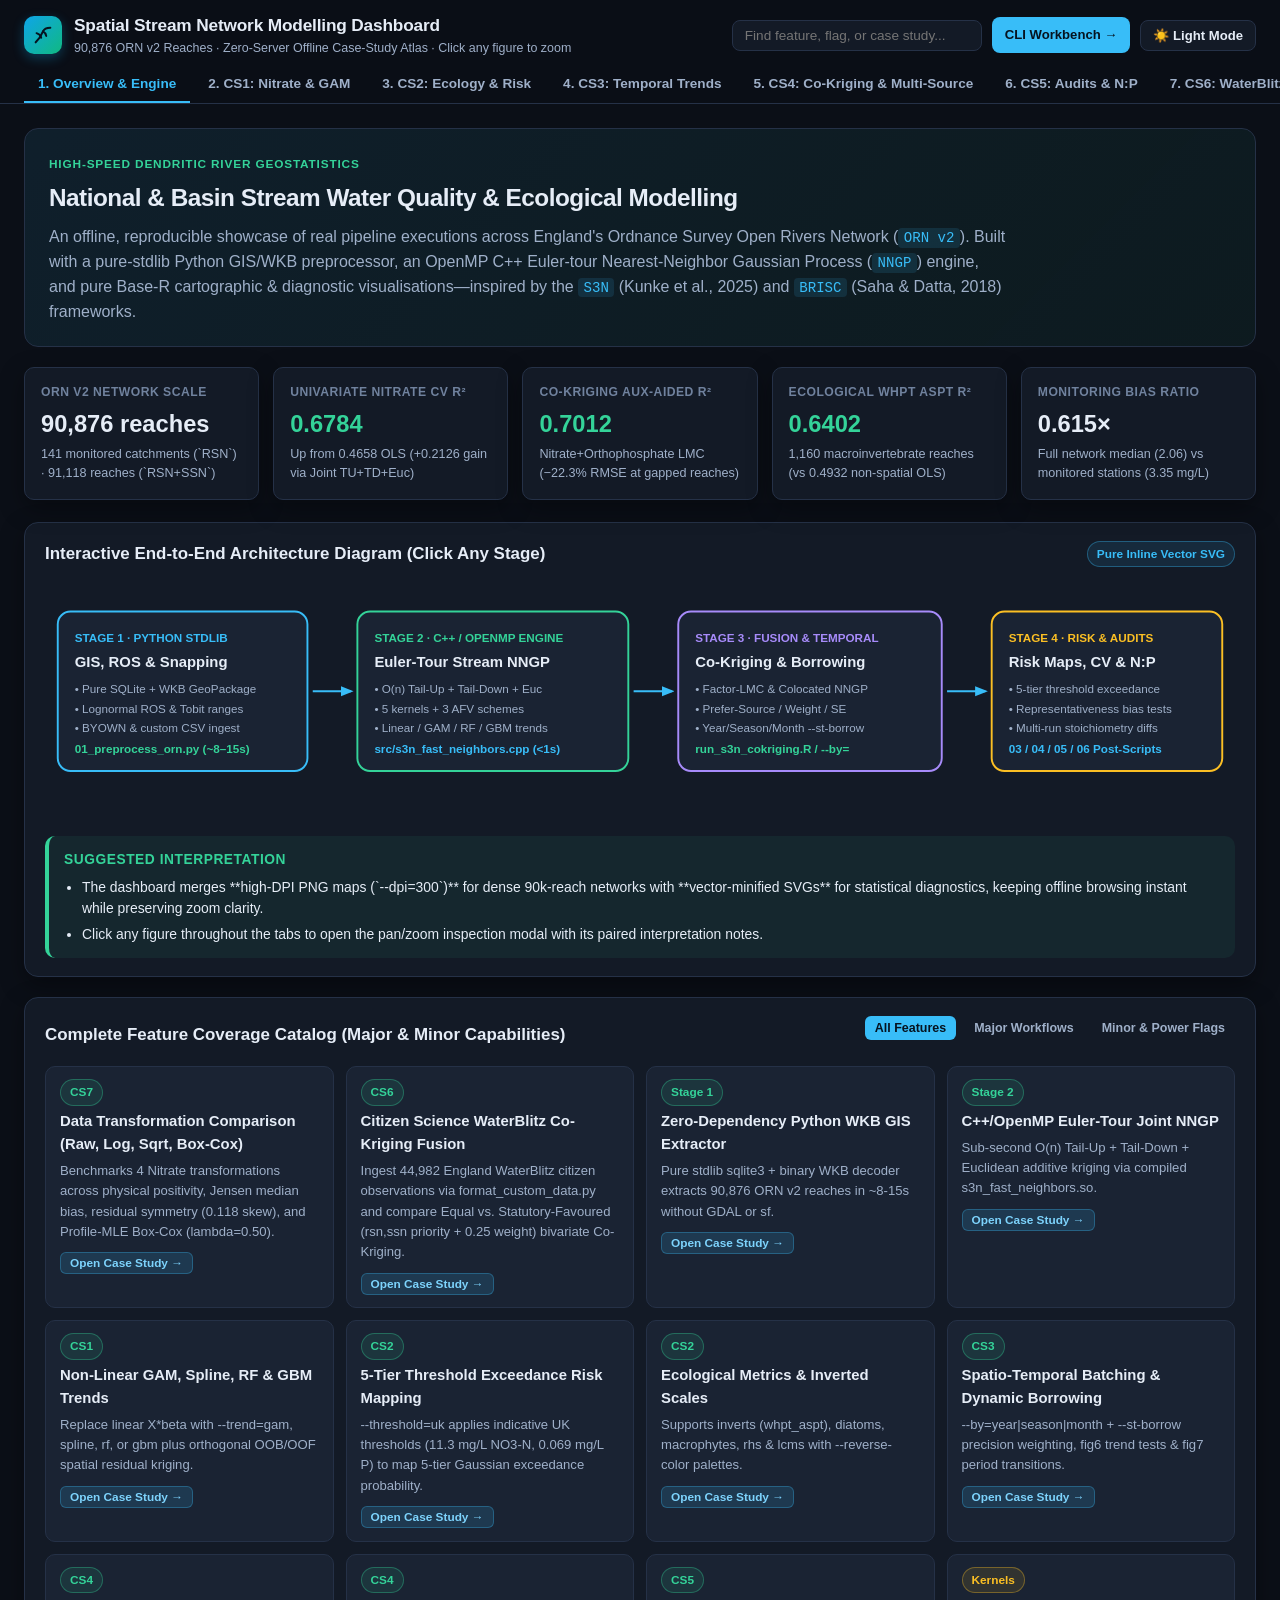
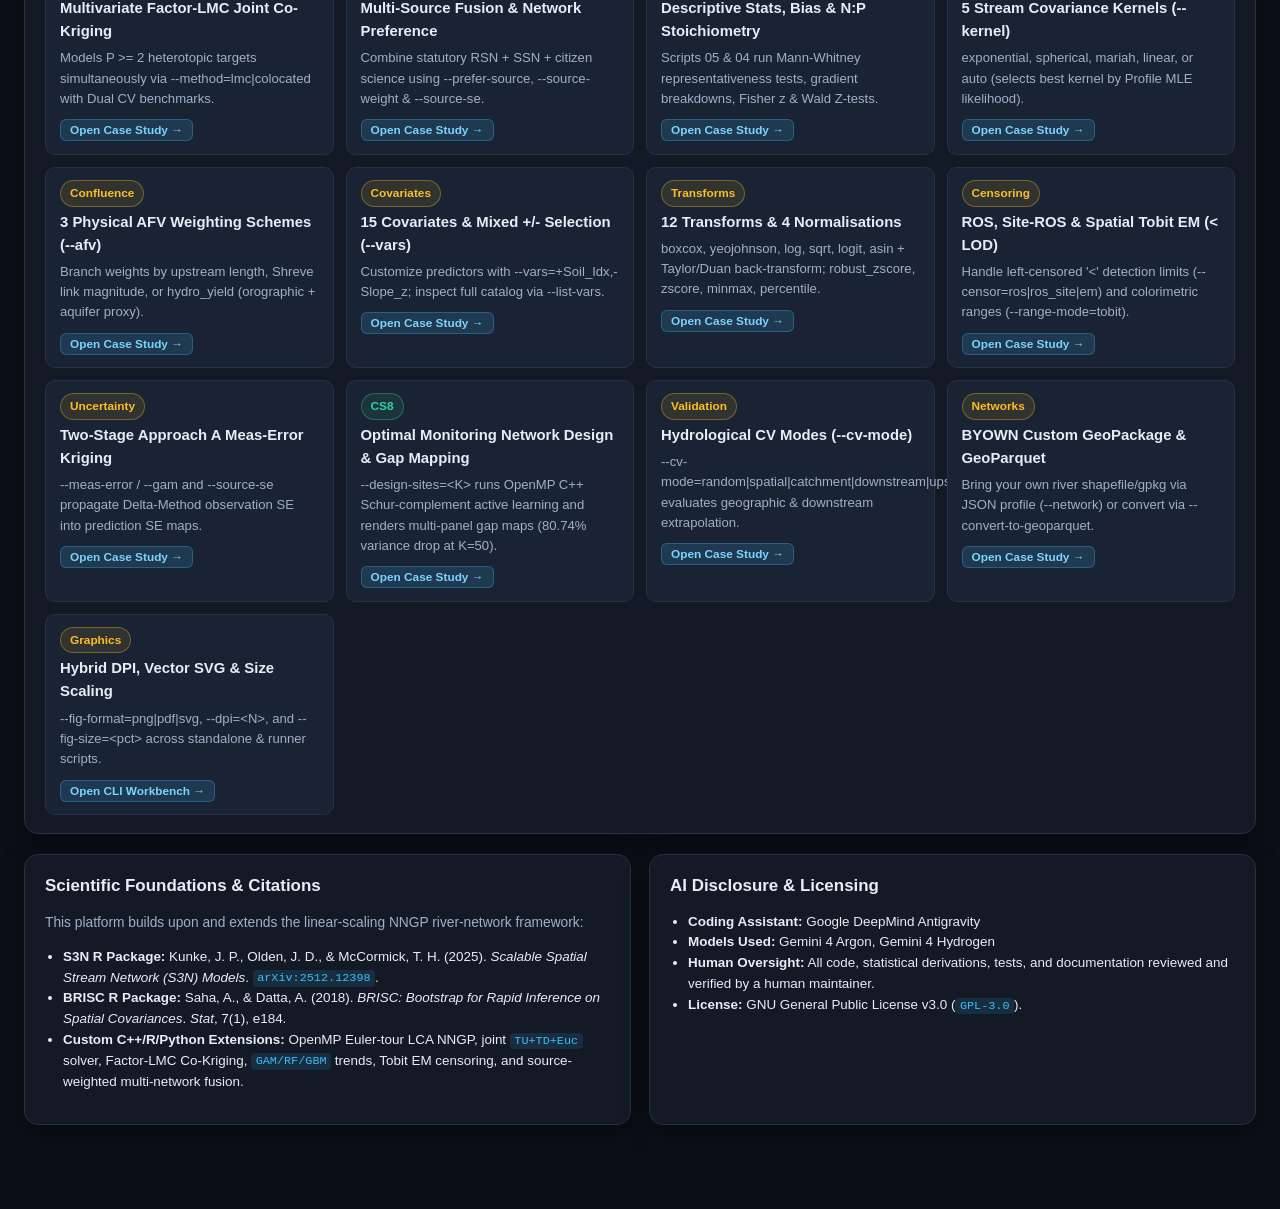
==== commit 7b0be0b6: "Add web based CLI command picker tool" ====
--- a/modelling_dashboard/index.html
+++ b/modelling_dashboard/index.html
@@ -30,6 +30,7 @@
           <input id="featureSearch" class="search-input" type="search" placeholder="Find feature, flag, or case study..." autocomplete="off" />
           <div id="searchDropdown" class="search-dropdown"></div>
         </div>
+        <a class="btn btn-primary btn-workbench-nav" href="../cli_workbench/index.html" title="Open Standalone CLI Command Builder">CLI Workbench &rarr;</a>
         <button id="themeToggleBtn" class="btn" type="button" title="Toggle Dark / Light Theme">☀️ Light Mode</button>
       </div>
     </div>
@@ -44,7 +45,6 @@
       <button class="tab-btn" data-tab="cs6" role="tab">7. CS6: WaterBlitz Fusion</button>
       <button class="tab-btn" data-tab="cs7" role="tab">8. CS7: Data Transforms</button>
       <button class="tab-btn" data-tab="cs8" role="tab">9. CS8: Monitoring Design</button>
-      <button class="tab-btn" data-tab="workbench" role="tab">10. CLI Workbench</button>
     </nav>
   </header>
 
@@ -791,166 +791,6 @@
       </div>
     </section>
 
-    <!-- ===================================================================
-         TAB 10: INTERACTIVE CLI WORKBENCH
-         =================================================================== -->
-    <section id="tab-workbench" class="tab-panel">
-      <div class="hero-card">
-        <span class="hero-eyebrow">100% Client-Side Command Generator</span>
-        <h2>Interactive Pipeline CLI Workbench</h2>
-        <p>
-          Configure a study interactively—or load a curated preset—to assemble ready-to-run shell commands across preprocessing, single-determinand modelling, multivariate co-kriging, and post-run diagnostics.
-        </p>
-      </div>
-
-      <div class="workbench-grid">
-        <div class="card">
-          <div class="card-header">
-            <h3 class="card-title">Configure Analysis</h3>
-            <div class="fig-toggle-bar" id="wbPresetBtns">
-              <button class="fig-toggle-btn" data-preset="nitrate">Nitrate Threshold</button>
-              <button class="fig-toggle-btn" data-preset="ecology">WHPT Ecology</button>
-              <button class="fig-toggle-btn" data-preset="seasonal">Seasonal Borrow</button>
-              <button class="fig-toggle-btn" data-preset="waterblitz">WaterBlitz Co-Kriging</button>
-              <button class="fig-toggle-btn" data-preset="design">Optimal Design</button>
-            </div>
-          </div>
-          <div class="form-grid">
-            <div class="field">
-              <label for="wbMode">Workflow Script</label>
-              <select id="wbMode">
-                <option value="det">Single-Determinand (run_s3n_determinand.R)</option>
-                <option value="cokrig">Multivariate Co-Kriging (run_s3n_cokriging.R)</option>
-                <option value="prep">Preprocessing (01_preprocess_orn.py)</option>
-              </select>
-            </div>
-            <div class="field">
-              <label for="wbTarget">Target / Determinand(s)</label>
-              <input id="wbTarget" type="text" value="0117" />
-            </div>
-            <div class="field">
-              <label for="wbDataset">Dataset (`--dataset`)</label>
-              <select id="wbDataset">
-                <option value="auto">Auto-detect</option>
-                <option value="wq">wq (Water Quality)</option>
-                <option value="inverts">inverts (Macroinvertebrates)</option>
-                <option value="diatoms">diatoms</option>
-                <option value="macrophytes">macrophytes</option>
-                <option value="rhs">rhs (River Habitat)</option>
-                <option value="lcms">lcms (Organics)</option>
-              </select>
-            </div>
-            <div class="field">
-              <label for="wbSource">Source (`--source`)</label>
-              <input id="wbSource" type="text" value="rsn" />
-            </div>
-            <div class="field">
-              <label for="wbTrend">Trend / Co-Krig Method</label>
-              <select id="wbTrend">
-                <option value="linear">linear (OLS/GLS fixed effects)</option>
-                <option value="gam">gam (REML cubic splines)</option>
-                <option value="spline">spline (GCV natural splines)</option>
-                <option value="rf">rf (Random Forest OOB)</option>
-                <option value="gbm">gbm (Gradient Boosted CV)</option>
-                <option value="lmc">lmc (Co-Kriging Factor-LMC)</option>
-                <option value="colocated">colocated (Strict Primary Anchor)</option>
-              </select>
-            </div>
-            <div class="field">
-              <label for="wbKernel">Stream Kernel (`--kernel`)</label>
-              <select id="wbKernel">
-                <option value="exponential">exponential (default)</option>
-                <option value="auto">auto (Profile MLE best)</option>
-                <option value="spherical">spherical</option>
-                <option value="mariah">mariah</option>
-                <option value="linear">linear</option>
-              </select>
-            </div>
-            <div class="field">
-              <label for="wbTransform">Transform (`--transform`)</label>
-              <select id="wbTransform">
-                <option value="default">Default (log for WQ, none for Ecol)</option>
-                <option value="log">log</option>
-                <option value="boxcox">boxcox (MLE &lambda;)</option>
-                <option value="yeojohnson">yeojohnson</option>
-                <option value="sqrt">sqrt</option>
-                <option value="none">none (raw)</option>
-              </select>
-            </div>
-            <div class="field">
-              <label for="wbThreshold">Exceedance Threshold (<code>--threshold</code>)</label>
-              <select id="wbThreshold">
-                <option value="none">None</option>
-                <option value="uk">uk (Auto Statutory Lookup)</option>
-              </select>
-            </div>
-            <div class="field">
-              <label for="wbTemporal">Temporal (`--by` / Period)</label>
-              <select id="wbTemporal">
-                <option value="all">all (Combined Period)</option>
-                <option value="by_season">--by=season --st-borrow</option>
-                <option value="by_year">--by=year --st-borrow</option>
-                <option value="winter">Single Period: --season=winter</option>
-              </select>
-            </div>
-            <div class="field">
-              <label for="wbPreferSource">Priority / Weight (`--prefer-source`)</label>
-              <input id="wbPreferSource" type="text" placeholder="e.g. rsn" value="" />
-            </div>
-            <div class="field">
-              <label for="wbSourceWeight">Source Weight (`--source-weight`)</label>
-              <input id="wbSourceWeight" type="text" placeholder="e.g. rsn:1,waterblitz:0.35" value="" />
-            </div>
-            <div class="field">
-              <label for="wbSourceSe">Source SE (`--source-se`)</label>
-              <input id="wbSourceSe" type="text" placeholder="e.g. rsn:0.05,waterblitz:0.4" value="" />
-            </div>
-            <div class="field">
-              <label for="wbFormat">Figure Format / DPI</label>
-              <select id="wbFormat">
-                <option value="png_300">PNG @ 300 DPI (Best for Maps)</option>
-                <option value="svg">SVG (Best for Diagnostic Charts)</option>
-                <option value="pdf">PDF (Publication Print)</option>
-              </select>
-            </div>
-            <div class="field">
-              <label for="wbDesignSites">Optimal Design Sites (<code>--design-sites</code>)</label>
-              <select id="wbDesignSites">
-                <option value="0">0 (Off)</option>
-                <option value="15">15 (Catchment Top-15 Map)</option>
-                <option value="25">25 (Regional Top-25 Map)</option>
-                <option value="50">50 (National Top-50 Map)</option>
-                <option value="100">100 (Comprehensive Top-100 Map)</option>
-              </select>
-            </div>
-            <div class="field">
-              <label for="wbOmp">OpenMP Threads (`--omp`)</label>
-              <select id="wbOmp">
-                <option value="4">4 threads</option>
-                <option value="8">8 threads</option>
-                <option value="1">1 thread</option>
-              </select>
-            </div>
-          </div>
-        </div>
-
-        <div class="card">
-          <div class="card-header">
-            <h3 class="card-title">Generated Pipeline Command</h3>
-            <span class="pill pill-green">Verified CLI Syntax</span>
-          </div>
-          <div class="code-wrap">
-            <div class="code-bar"><span>Bash · Ready to Execute</span><button class="copy-btn" data-copy-target="wbOutputCmd">Copy</button></div>
-            <pre id="wbOutputCmd"></pre>
-          </div>
-          <div id="wbNotes" class="interp-box">
-            <h4>Suggested Workflow Notes</h4>
-            <ul id="wbNotesList"></ul>
-          </div>
-        </div>
-      </div>
-    </section>
-
   </main>
 
   <!-- Lightbox Modal for High-DPI Maps & SVGs -->
--- a/modelling_dashboard/styles.css
+++ b/modelling_dashboard/styles.css
@@ -580,41 +580,13 @@
   color: var(--text-secondary);
 }
 
-/* Interactive CLI Workbench */
-.workbench-grid {
-  display: grid;
-  grid-template-columns: 1.05fr 1fr;
-  gap: 18px;
-}
-@media (max-width: 980px) {
-  .workbench-grid { grid-template-columns: 1fr; }
-}
-
-.form-grid {
-  display: grid;
-  grid-template-columns: repeat(2, minmax(0, 1fr));
-  gap: 12px;
-}
-@media (max-width: 640px) {
-  .form-grid { grid-template-columns: 1fr; }
-}
-
-.field label {
-  display: block;
-  font-size: 0.76rem;
-  font-weight: 600;
-  color: var(--text-secondary);
-  margin-bottom: 4px;
-}
-
-.field select, .field input {
-  width: 100%;
-  padding: 7px 10px;
-  border-radius: 7px;
-  border: 1px solid var(--border-subtle);
-  background: var(--bg-elevated);
-  color: var(--text-primary);
-  font-size: 0.84rem;
+.btn-workbench-nav {
+  text-decoration: none;
+  white-space: nowrap;
+}
+.btn-workbench-nav:hover {
+  text-decoration: none;
+  color: #06131f;
 }
 
 /* Lightbox Modal */
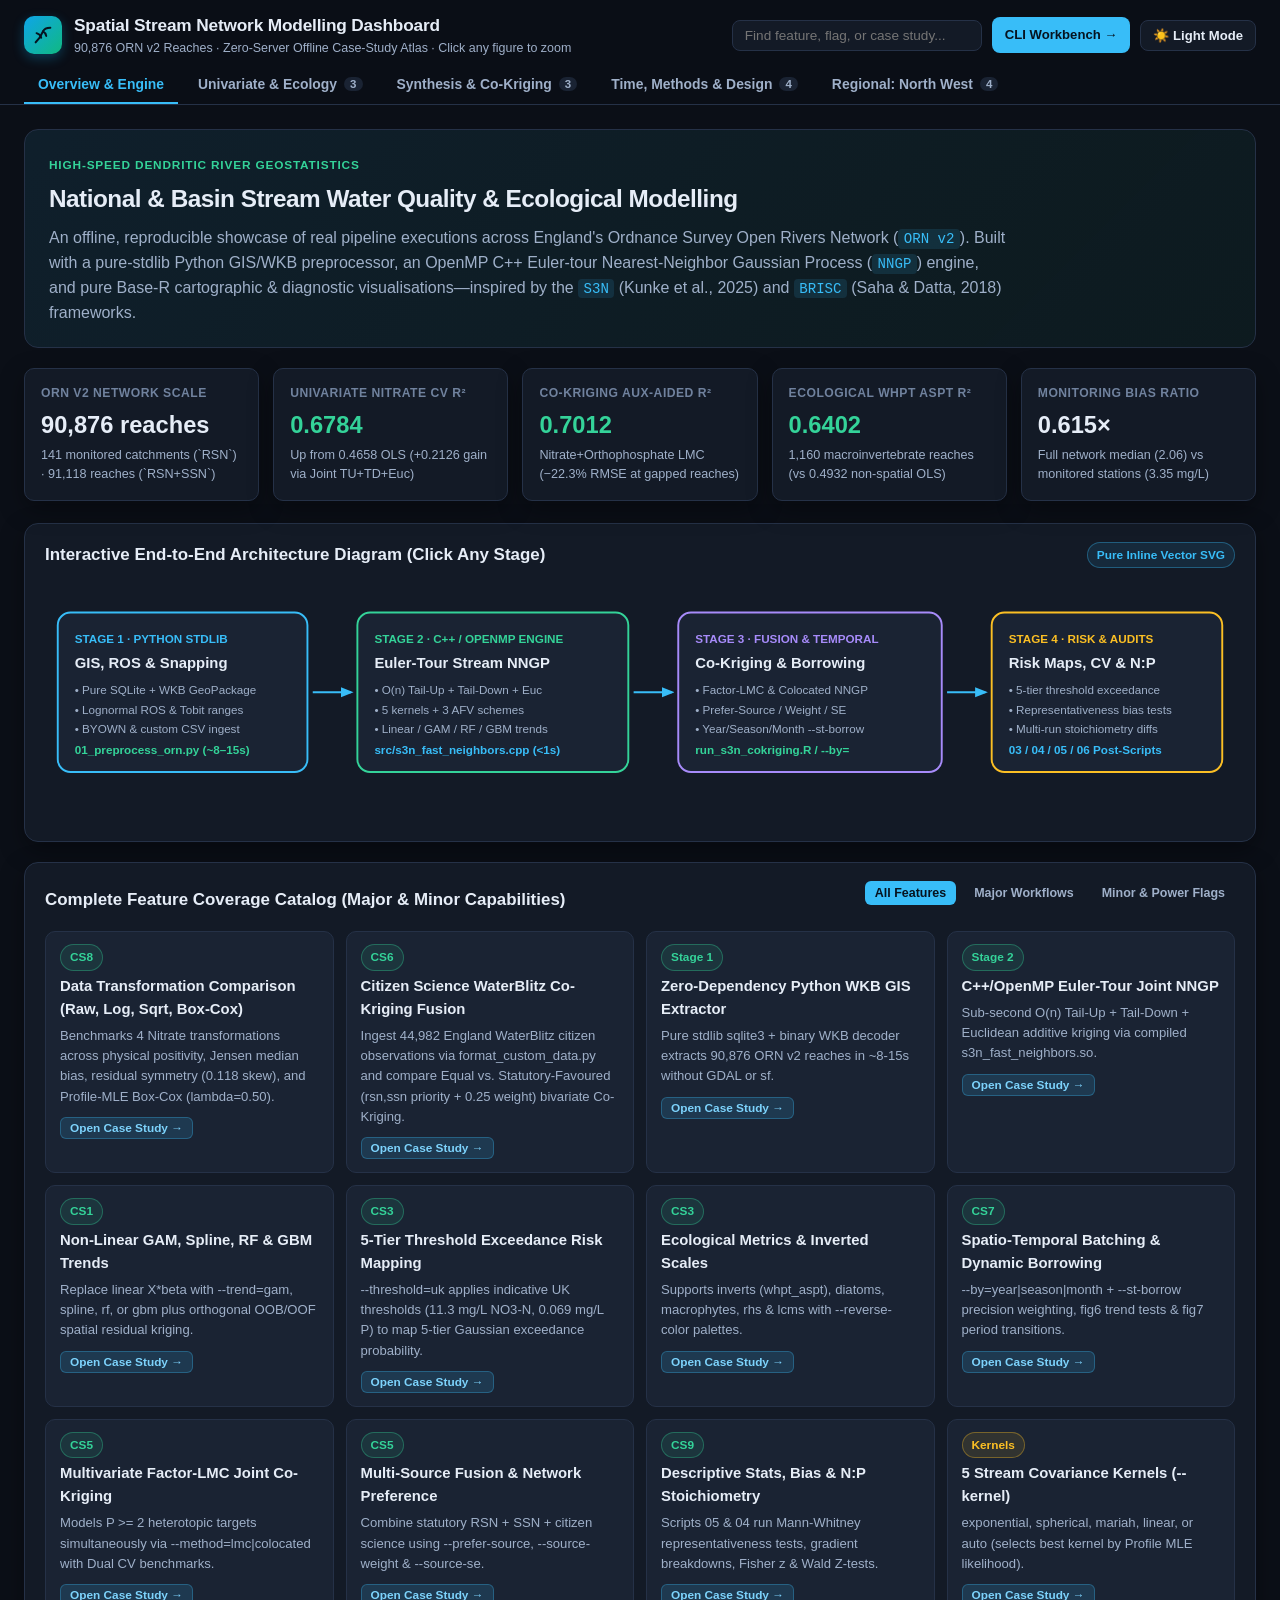
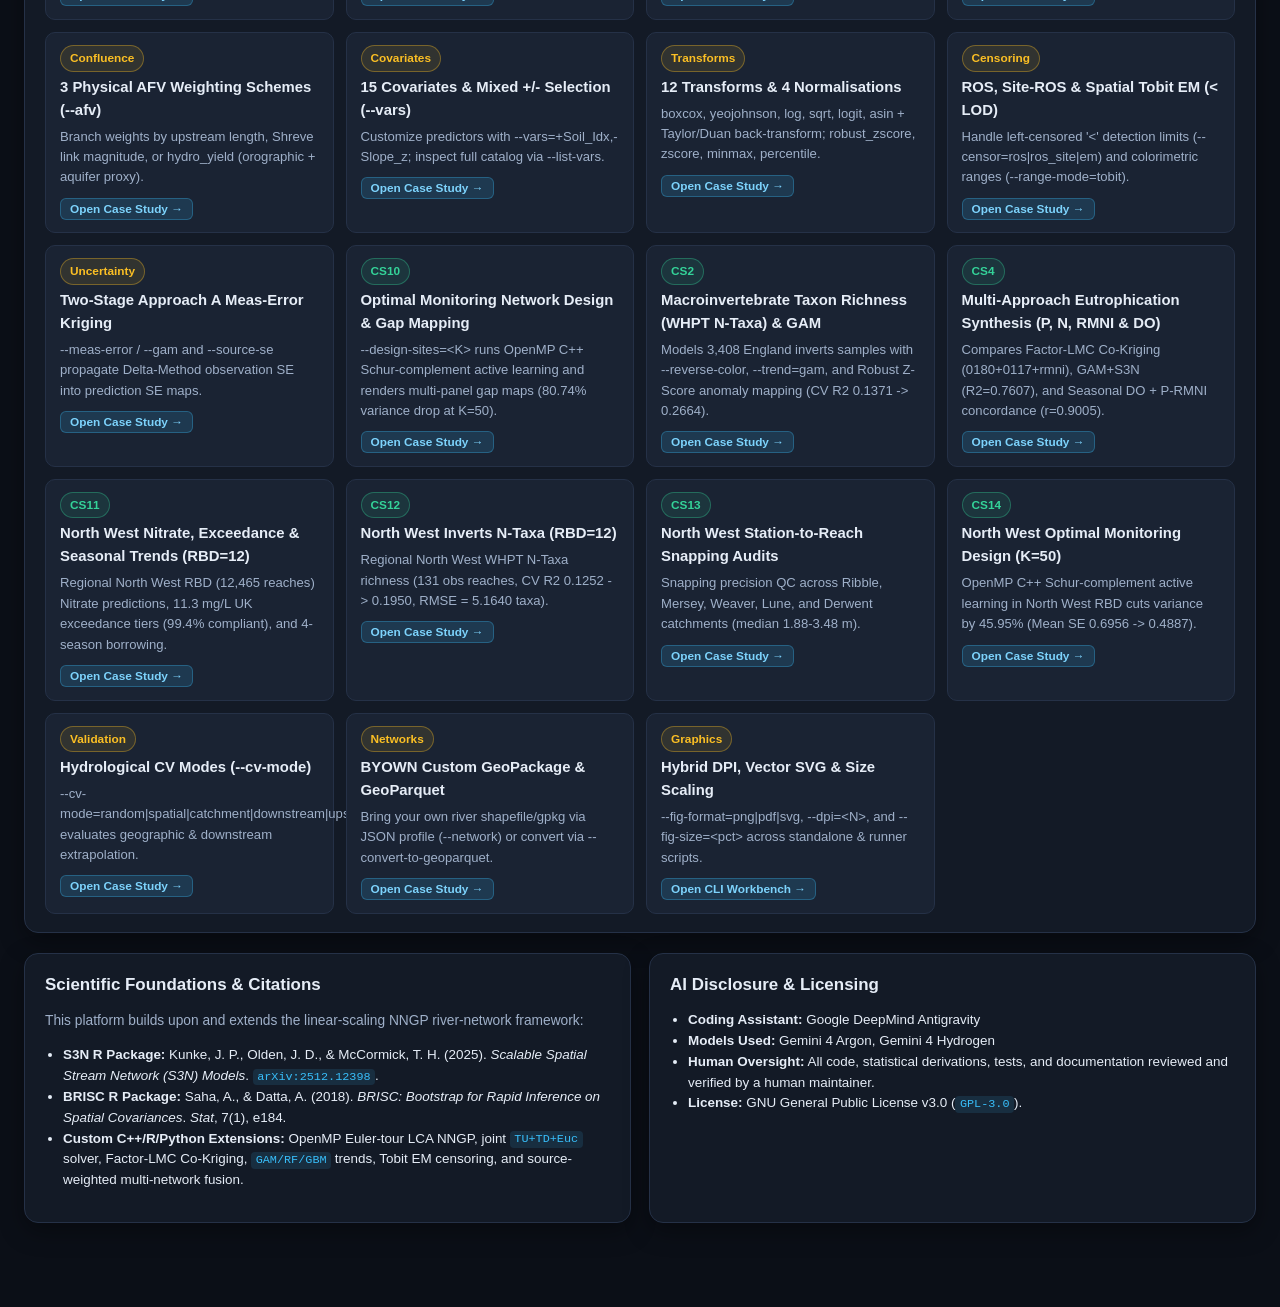
==== commit e5183f2f: "Update modelling dashboard/showcase" ====
--- a/modelling_dashboard/index.html
+++ b/modelling_dashboard/index.html
@@ -35,16 +35,28 @@
       </div>
     </div>
 
-    <nav class="tab-strip" role="tablist" aria-label="Dashboard Sections">
-      <button class="tab-btn active" data-tab="overview" role="tab">1. Overview &amp; Engine</button>
-      <button class="tab-btn" data-tab="cs1" role="tab">2. CS1: Nitrate &amp; GAM</button>
-      <button class="tab-btn" data-tab="cs2" role="tab">3. CS2: Ecology &amp; Risk</button>
-      <button class="tab-btn" data-tab="cs3" role="tab">4. CS3: Temporal Trends</button>
-      <button class="tab-btn" data-tab="cs4" role="tab">5. CS4: Co-Kriging &amp; Multi-Source</button>
-      <button class="tab-btn" data-tab="cs5" role="tab">6. CS5: Audits &amp; N:P</button>
-      <button class="tab-btn" data-tab="cs6" role="tab">7. CS6: WaterBlitz Fusion</button>
-      <button class="tab-btn" data-tab="cs7" role="tab">8. CS7: Data Transforms</button>
-      <button class="tab-btn" data-tab="cs8" role="tab">9. CS8: Monitoring Design</button>
+    <nav class="tab-strip tab-groups" role="tablist" aria-label="Dashboard Topic Groups">
+      <button class="group-btn active" data-group="overview" data-default-tab="overview" role="tab">Overview &amp; Engine</button>
+      <button class="group-btn" data-group="univariate" data-default-tab="cs1" role="tab">Univariate &amp; Ecology <span class="group-count">3</span></button>
+      <button class="group-btn" data-group="synthesis" data-default-tab="cs10" role="tab">Synthesis &amp; Co-Kriging <span class="group-count">3</span></button>
+      <button class="group-btn" data-group="methods" data-default-tab="cs3" role="tab">Time, Methods &amp; Design <span class="group-count">4</span></button>
+      <button class="group-btn" data-group="northwest" data-default-tab="cs11" role="tab">Regional: North West <span class="group-count">4</span></button>
+    </nav>
+    <nav id="subtabStrip" class="subtab-strip hidden" role="tablist" aria-label="Case Studies in Group">
+      <button class="tab-btn" data-group="univariate" data-tab="cs1" role="tab">CS1: Nitrate &amp; GAM</button>
+      <button class="tab-btn" data-group="univariate" data-tab="cs9" role="tab">CS2: Inverts N-Taxa</button>
+      <button class="tab-btn" data-group="univariate" data-tab="cs2" role="tab">CS3: Ecology &amp; Risk</button>
+      <button class="tab-btn" data-group="synthesis" data-tab="cs10" role="tab">CS4: Eutrophication</button>
+      <button class="tab-btn" data-group="synthesis" data-tab="cs4" role="tab">CS5: Co-Kriging &amp; Multi-Source</button>
+      <button class="tab-btn" data-group="synthesis" data-tab="cs6" role="tab">CS6: WaterBlitz Fusion</button>
+      <button class="tab-btn" data-group="methods" data-tab="cs3" role="tab">CS7: Temporal Trends</button>
+      <button class="tab-btn" data-group="methods" data-tab="cs7" role="tab">CS8: Data Transforms</button>
+      <button class="tab-btn" data-group="methods" data-tab="cs5" role="tab">CS9: Audits &amp; N:P</button>
+      <button class="tab-btn" data-group="methods" data-tab="cs8" role="tab">CS10: Monitoring Design</button>
+      <button class="tab-btn" data-group="northwest" data-tab="cs11" role="tab">CS11: NW Nitrate &amp; Trends</button>
+      <button class="tab-btn" data-group="northwest" data-tab="cs12" role="tab">CS12: NW Inverts N-Taxa</button>
+      <button class="tab-btn" data-group="northwest" data-tab="cs13" role="tab">CS13: NW Station Snapping</button>
+      <button class="tab-btn" data-group="northwest" data-tab="cs14" role="tab">CS14: NW Monitoring Design</button>
     </nav>
   </header>
 
@@ -148,13 +160,6 @@
             </g>
           </svg>
         </div>
-        <div class="interp-box">
-          <h4>Suggested Interpretation</h4>
-          <ul>
-            <li>The dashboard merges **high-DPI PNG maps (`--dpi=300`)** for dense 90k-reach networks with **vector-minified SVGs** for statistical diagnostics, keeping offline browsing instant while preserving zoom clarity.</li>
-            <li>Click any figure throughout the tabs to open the pan/zoom inspection modal with its paired interpretation notes.</li>
-          </ul>
-        </div>
       </div>
 
       <!-- Complete Feature Inventory -->
@@ -281,7 +286,7 @@
          =================================================================== -->
     <section id="tab-cs2" class="tab-panel">
       <div class="hero-card">
-        <span class="hero-eyebrow">Case Study 2 · Regulatory Compliance, Ecology &amp; Uncertainty</span>
+        <span class="hero-eyebrow">Case Study 3 · Regulatory Compliance, Ecology &amp; Uncertainty</span>
         <h2>Ecological Health (<code>whpt_aspt</code>) &amp; Threshold Exceedance Risk</h2>
         <p>
           Showcases ecological modelling with <code>--reverse-color</code> on macroinvertebrate <code>WHPT ASPT</code> (<code>1,160</code> observed reaches), 5-tier probabilistic threshold exceedance mapping (<code>--threshold=uk</code>) for Nitrate &amp; Orthophosphate, and raw vs. <code>robust_zscore</code> normalisation comparisons.
@@ -356,7 +361,7 @@
          =================================================================== -->
     <section id="tab-cs3" class="tab-panel">
       <div class="hero-card">
-        <span class="hero-eyebrow">Case Study 3 · Multi-Period Batching &amp; Dynamic Borrowing</span>
+        <span class="hero-eyebrow">Case Study 7 · Multi-Period Batching &amp; Dynamic Borrowing</span>
         <h2>Spatio-Temporal Nitrate Trends (<code>2021–2024</code> &amp; Seasonal Cycles)</h2>
         <p>
           Demonstrates temporal slicing via <code>--by=year</code> and <code>--by=season</code> paired with precision-weighted Dynamic Temporal Borrowing (<code>--st-borrow</code>), reach-level Weighted Least Squares trend tests (<code>fig6</code>), and consecutive-season shift surfaces (<code>fig7</code>).
@@ -421,7 +426,7 @@
          =================================================================== -->
     <section id="tab-cs4" class="tab-panel">
       <div class="hero-card">
-        <span class="hero-eyebrow">Case Study 4 · Heterotopic Coregionalization &amp; Network Fusion</span>
+        <span class="hero-eyebrow">Case Study 5 · Heterotopic Coregionalization &amp; Network Fusion</span>
         <h2>Factor-LMC Co-Kriging (<code>0117 + 0180</code>) &amp; Multi-Source Fusion (<code>RSN + SSN</code>)</h2>
         <p>
           Jointly models coupled nutrients via OpenMP Factor-LMC NNGP (`8 of 8` Strong Benefit across England &amp; basins; median Aux-Aided $\Delta R^2 = +0.2062$, $-16.6\%$ RMSE) and showcases explicit network priority &amp; reliability weighting across statutory `RSN` + headwater `SSN` + citizen-science campaigns.
@@ -495,7 +500,7 @@
          =================================================================== -->
     <section id="tab-cs5" class="tab-panel">
       <div class="hero-card">
-        <span class="hero-eyebrow">Case Study 5 · Environmental Gradients, Bias &amp; Cross-Run Audits</span>
+        <span class="hero-eyebrow">Case Study 9 · Environmental Gradients, Bias &amp; Cross-Run Audits</span>
         <h2>Monitoring Representativeness, <code>N:P</code> Stoichiometry &amp; Snapping Audits</h2>
         <p>
           Inspects monitoring bias between sampled vs. unmonitored upland reaches (`05_descriptive_stats.R`), compares Nitrate vs. Orthophosphate landscapes with Fisher $z$ and Wald $Z$-tests (`04_compare_model_runs.R`), and audits station-to-reach snapping across Thames &amp; Humber (`06_station_snapping_diagnostics.R`).
@@ -569,7 +574,7 @@
         </p>
       </div>
 
-      <div id="cs6-kpis" class="kpi-row"></div>
+      <div id="cs6-kpis" class="kpi-grid"></div>
 
       <div class="grid-2">
         <div class="card">
@@ -651,14 +656,14 @@
          =================================================================== -->
     <section id="tab-cs7" class="tab-panel">
       <div class="hero-card">
-        <span class="hero-eyebrow">Case Study 7 · Response Scale Transformations (Nitrate-N 0117)</span>
+        <span class="hero-eyebrow">Case Study 8 · Response Scale Transformations (Nitrate-N 0117)</span>
         <h2>Raw vs. Log vs. Square-Root vs. Profile-MLE Box-Cox on England Nitrate</h2>
         <p>
           Evaluates four response transformations on identical England RSN Nitrate observations (<code>1,210</code> stations, <code>90,876</code> reaches, <code>267</code> catchments, management threshold <code>11.3 mg/L</code>): untransformed <code>--transform=none</code>, natural log <code>--transform=log</code>, square root <code>--transform=sqrt</code>, and Profile-MLE Box-Cox <code>--transform=boxcox</code> (which estimates <code>&lambda; = 0.50</code> from the data). Compares model-scale CV accuracy, raw-scale prediction error, Gaussian residual symmetry, physical positivity, and 5-tier threshold stability.
         </p>
       </div>
 
-      <div id="cs7-kpis" class="kpi-row"></div>
+      <div id="cs7-kpis" class="kpi-grid"></div>
 
       <div class="grid-2">
         <div class="card">
@@ -737,14 +742,14 @@
          =================================================================== -->
     <section id="tab-cs8" class="tab-panel">
       <div class="hero-card">
-        <span class="hero-eyebrow">Case Study 8 · Active-Learning Optimal Monitoring Design (<code>--design-sites=50</code>)</span>
+        <span class="hero-eyebrow">Case Study 10 · Active-Learning Optimal Monitoring Design (<code>--design-sites=50</code>)</span>
         <h2>Pinpointing Uncertainty Gaps &amp; Highest-Impact Station Placements (Nitrate 0117)</h2>
         <p>
           Runs our OpenMP C++ greedy Schur-complement solver (<code>C_s3n_optimal_design</code>) across <code>90,876</code> England ORN v2 reaches (<code>1,210</code> existing RSN stations, <code>267</code> catchments) as well as independent Humber, Thames, and Severn optimizations. Evaluates both stream-network covariance (Tail-Up + Tail-Down) and Euclidean correlation so new stations maximize network-wide uncertainty reduction without clustering next to redundant reaches.
         </p>
       </div>
 
-      <div id="cs8-kpis" class="kpi-row"></div>
+      <div id="cs8-kpis" class="kpi-grid"></div>
 
       <div class="grid-2">
         <div class="card">
@@ -788,6 +793,434 @@
       <div class="card" style="margin-top:16px;">
         <div class="card-header"><h3 class="card-title">Top-20 Priority Candidate Reaches Across England (Ranked by Schur-Complement Variance Reduction)</h3></div>
         <div id="cs8-design-table" class="table-scroll"></div>
+      </div>
+    </section>
+
+    <!-- ==================================================================
+         TAB 10: CASE STUDY 9 - MACROINVERTEBRATE TAXON RICHNESS (WHPT N-TAXA)
+         ================================================================== -->
+    <section id="tab-cs9" class="tab-panel" role="tabpanel">
+      <div class="hero-card">
+        <span class="hero-eyebrow">Case Study 2 &middot; National Univariate Ecological Regression Kriging</span>
+        <h2>WHPT Taxon Richness (<code>whpt_ntaxa</code>): Linear S3N vs. Non-Linear <code>GAM + S3N</code></h2>
+        <p>
+          Demonstrates full national (<code>90,876</code> reaches) and regional basin (<code>Humber</code>, <code>Thames</code>, <code>Severn</code>) modelling on EA River Surveillance Network (<code>RSN</code>) macroinvertebrate <code>whpt_ntaxa</code> samples (<code>3,408</code> samples across <code>1,313</code> sites; <code>1,160</code> England RSN observed reaches; <code>0%</code> censored) using <code>--reverse-color</code> (blue = high richness, red = low richness), comparing linear fixed effects against REML-penalized cubic regression splines (<code>--trend=gam</code>).
+        </p>
+      </div>
+
+      <div id="cs9-kpis" class="kpi-grid"></div>
+
+      <div class="grid-2">
+        <div class="card">
+          <div class="card-header">
+            <h3 class="card-title">Case-Study Command Examples</h3>
+            <span class="pill pill-blue">Univariate + Non-Linear Trends</span>
+          </div>
+          <div class="code-wrap">
+            <div class="code-bar"><span>Bash &middot; Standard Joint S3N, GAM &amp; Robust Z-Score Variants</span><button class="copy-btn" data-copy-target="code-cs9">Copy</button></div>
+            <pre id="code-cs9"># 1. Standard Linear Joint (TU + TD + Euclidean) WHPT N-Taxa at 300 DPI
+Rscript scripts/run_s3n_determinand.R whpt_ntaxa --dataset=inverts --reverse-color --dpi=300 --omp=4
+
+# 2. Non-Linear REML Spline Trend (GAM + S3N)
+Rscript scripts/run_s3n_determinand.R whpt_ntaxa --dataset=inverts --trend=gam --reverse-color --dpi=300 --omp=4
+
+# 3. Fast Robust Z-Score Anomaly Maps &amp; Vector SVG Diagnostics (from saved CSVs)
+Rscript scripts/03_generate_plots.R --dir=output/results/inverts_whpt_ntaxa_orn_rsn --norm=robust_zscore --reverse-color --dpi=300
+Rscript scripts/03_generate_plots.R --dir=output/results/inverts_whpt_ntaxa_orn_rsn --fig-format=svg --reverse-color</pre>
+          </div>
+          <div id="cs9-r2-svg" class="svg-panel"></div>
+        </div>
+
+        <div class="card">
+          <div class="card-header">
+            <h3 class="card-title">National N-Taxa Map, Basin Zoom &amp; Robust Z-Score</h3>
+            <div class="fig-toggle-bar" data-group="cs9-map">
+              <button class="fig-toggle-btn active" data-fig="ntaxa_england">England Linear (300 DPI)</button>
+              <button class="fig-toggle-btn" data-fig="ntaxa_gam_england">England GAM+S3N</button>
+              <button class="fig-toggle-btn" data-fig="ntaxa_z_england">England Robust Z-Score</button>
+              <button class="fig-toggle-btn" data-fig="ntaxa_z_humber">Humber Robust Z-Score</button>
+              <button class="fig-toggle-btn" data-fig="ntaxa_z_thames_severn">Thames &amp; Severn Z-Score</button>
+              <button class="fig-toggle-btn" data-fig="ntaxa_humber">Humber Basin</button>
+              <button class="fig-toggle-btn" data-fig="ntaxa_thames_severn">Thames &amp; Severn</button>
+            </div>
+          </div>
+          <div id="fig-slot-cs9-map"></div>
+          <div class="interp-box">
+            <h4>Suggested Interpretation</h4>
+            <ul>
+              <li><strong>Network Structure Doubles Explanatory Power:</strong> Non-spatial OLS explains <code>R&sup2; = 0.1371</code> of All-England taxon richness variance (<code>RMSE = 5.8486</code> taxa). Joint Additive S3N (<code>TU + TD + Euc</code>) lifts CV accuracy to <code>R&sup2; = 0.2648</code> (<code>RMSE = 5.3985</code> taxa), partitioning variance across Tail-Up (<code>10.91</code>), Tail-Down (<code>8.35</code>), Euclidean (<code>5.86</code>), and nugget (<code>8.56</code>).</li>
+              <li><strong>Robust Z-Score View (<code>--norm=robust_zscore</code>):</strong> Standardizes predictions as <code>(x &minus; median) / (1.4826 &times; MAD)</code> so richness anomalies stand out on one symmetric dimensionless scale across England, Humber, Thames, and Severn.</li>
+              <li><strong>GAM vs Linear:</strong> Replacing linear fixed effects with <code>--trend=gam</code> lifts the non-spatial trend baseline from <code>0.1371</code> to <code>0.1812</code> (<code>RMSE = 5.6970</code>) and nudges Joint S3N to <code>0.2664</code> (<code>RMSE = 5.3926</code>), showing spatial residuals already capture most of the remaining network structure.</li>
+              <li><strong>Regional Basin Contrasts:</strong> Spatial S3N yields strong gains in Severn (<code>0.0200 &rarr; 0.1750</code> linear, <code>0.1790</code> GAM) and Humber (<code>0.0987 &rarr; 0.1625</code>), whereas Thames (<code>n = 107</code>) shows weak held-out spatial predictability (<code>0.0139</code> OLS vs <code>-0.0013</code> Joint).</li>
+            </ul>
+          </div>
+        </div>
+      </div>
+
+      <div class="grid-2">
+        <div class="card">
+          <div class="card-header">
+            <h3 class="card-title">4-Panel Diagnostics &amp; Cross-Validation</h3>
+            <div class="fig-toggle-bar" data-group="cs9-diag">
+              <button class="fig-toggle-btn active" data-fig="ntaxa_diag">Linear S3N (SVG)</button>
+              <button class="fig-toggle-btn" data-fig="ntaxa_gam_diag">GAM+S3N (SVG)</button>
+            </div>
+          </div>
+          <div id="fig-slot-cs9-diag"></div>
+        </div>
+
+        <div class="card">
+          <div class="card-header"><h3 class="card-title">5-Fold CV &amp; Covariate Effects (All England)</h3></div>
+          <div id="cs9-cv-table" class="table-scroll"></div>
+          <div id="cs9-param-table" class="table-scroll" style="margin-top:14px;"></div>
+        </div>
+      </div>
+    </section>
+
+    <!-- ==================================================================
+         TAB 11: CASE STUDY 10 - EUTROPHICATION MODELLING BENCHMARK
+         ================================================================== -->
+    <section id="tab-cs10" class="tab-panel" role="tabpanel">
+      <div class="hero-card">
+        <span class="hero-eyebrow">Case Study 4 &middot; Multi-Approach Eutrophication Synthesis</span>
+        <h2>Eutrophication Modelling: Driver&ndash;Response Co-Kriging, Non-Linear GAM &amp; Seasonal DO</h2>
+        <p>
+          Evaluates three complementary ways to model river eutrophication across <code>90,876</code> England reaches using nutrient pressures (Orthophosphate <code>0180</code>, Nitrate <code>0117</code>), primary-producer response (Macrophyte Nutrient Index <code>rmni</code>, <code>1,687</code> samples across <code>1,098</code> reaches), and seasonal oxygen sag (Dissolved Oxygen <code>9901</code> % saturation, <code>20,915</code> samples). Compares cross-validated accuracy, spatial concordance, and practical trade-offs across all three paradigms.
+        </p>
+      </div>
+
+      <div id="cs10-kpis" class="kpi-grid"></div>
+
+      <div class="grid-3" style="margin-bottom:16px;">
+        <div class="card">
+          <div class="card-header">
+            <h3 class="card-title">Approach 1 &middot; Driver&ndash;Response Co-Kriging</h3>
+            <span class="pill pill-green">Best Basin Rescue</span>
+          </div>
+          <p style="font-size:0.9rem; color:var(--text-secondary); line-height:1.55;">
+            <strong>Methodology:</strong> Fits a 3-target Factor-LMC Joint NNGP (<code>--method=lmc</code>, <code>K=3</code> latent factors, <code>m=10</code> neighbors) coupling log-Orthophosphate (<code>wq:0180</code>, <code>1,210</code> reaches), log-Nitrate (<code>wq:0117</code>, <code>1,210</code> reaches), and <code>macrophytes:rmni</code> (<code>1,098</code> reaches) on a <code>1,216</code>-reach union support. Evaluates both <em>All-Holdout</em> (unmonitored reach) and <em>Aux-Aided</em> (nutrient-monitored, RMNI-unmonitored) CV.
+          </p>
+        </div>
+        <div class="card">
+          <div class="card-header">
+            <h3 class="card-title">Approach 2 &middot; Non-Linear GAM + S3N</h3>
+            <span class="pill pill-blue">Best National RMNI R&sup2;</span>
+          </div>
+          <p style="font-size:0.9rem; color:var(--text-secondary); line-height:1.55;">
+            <strong>Methodology:</strong> Models <code>macrophytes:rmni</code> directly with REML-penalized cubic regression splines (<code>--trend=gam</code>) over catchment elevation, slope, upstream accumulation, and geology, then applies orthogonal Joint Additive NNGP (<code>Tail-Up + Tail-Down + Euclidean</code>) to spatial residuals. Benchmarked head-to-head against standard Linear S3N.
+          </p>
+        </div>
+        <div class="card">
+          <div class="card-header">
+            <h3 class="card-title">Approach 3 &middot; Seasonal DO &amp; P&ndash;RMNI</h3>
+            <span class="pill pill-amber">Symptom + Coupling</span>
+          </div>
+          <p style="font-size:0.9rem; color:var(--text-secondary); line-height:1.55;">
+            <strong>Methodology:</strong> Maps seasonal Dissolved Oxygen (<code>9901</code> % saturation) via <code>--by=season --st-borrow</code> (precision-weighted temporal borrowing, <code>&rho;<sub>t</sub> = 0.150</code>) to isolate summer low-flow oxygen sag, and runs <code>04_compare_model_runs.R</code> between <code>0180</code> and <code>rmni</code> to quantify network-wide 4-quadrant concordance.
+          </p>
+        </div>
+      </div>
+
+      <div class="grid-2">
+        <div class="card">
+          <div class="card-header">
+            <h3 class="card-title">Model Benchmark &amp; Reproducible CLI</h3>
+            <span class="pill pill-blue">RMNI CV R&sup2; &amp; P&ndash;RMNI Coupling</span>
+          </div>
+          <div id="cs10-r2-svg" class="svg-panel" style="margin-bottom:14px;"></div>
+          <div class="code-wrap">
+            <div class="code-bar"><span>Bash &middot; All 3 Eutrophication Modelling Approaches</span><button class="copy-btn" data-copy-target="code-cs10">Copy</button></div>
+            <pre id="code-cs10"># Approach 1: Multivariate Driver-Response Factor-LMC Co-Kriging (P + N + RMNI)
+Rscript scripts/run_s3n_cokriging.R --targets=wq:0180,wq:0117,macrophytes:rmni --method=lmc --dpi=300 --omp=4
+
+# Approach 2: Non-Linear GAM + S3N vs. Linear S3N for Macrophyte RMNI
+Rscript scripts/run_s3n_determinand.R rmni --dataset=macrophytes --dpi=300 --omp=4
+Rscript scripts/run_s3n_determinand.R rmni --dataset=macrophytes --trend=gam --dpi=300 --omp=4
+
+# Approach 3: Seasonal Dissolved Oxygen (--by=season) &amp; Orthophosphate vs. RMNI Coupling
+Rscript scripts/run_s3n_determinand.R 9901 --by=season --st-borrow --reverse-color --dpi=300 --omp=4
+Rscript scripts/04_compare_model_runs.R output/results/det_0180_orn_rsn output/results/macrophytes_rmni_orn_rsn \
+  --labels="Orthophosphate (0180),Macrophyte RMNI" --out=output/results/compare_eutrophication_p_rmni</pre>
+          </div>
+        </div>
+
+        <div class="card">
+          <div class="card-header">
+            <h3 class="card-title">Eutrophication Maps, Cross-Correlations &amp; Seasonal DO</h3>
+            <div class="fig-toggle-bar" data-group="cs10-map">
+              <button class="fig-toggle-btn active" data-fig="eut_cokrig_rmni">Co-Kriged RMNI</button>
+              <button class="fig-toggle-btn" data-fig="eut_cokrig_0180">Co-Kriged Ortho-P</button>
+              <button class="fig-toggle-btn" data-fig="eut_cokrig_xcorr">LMC Cross-Corr</button>
+              <button class="fig-toggle-btn" data-fig="eut_rmni_gam">RMNI GAM+S3N</button>
+              <button class="fig-toggle-btn" data-fig="eut_rmni_linear">RMNI Linear S3N</button>
+              <button class="fig-toggle-btn" data-fig="eut_p_rmni_maps">P vs RMNI Maps</button>
+              <button class="fig-toggle-btn" data-fig="eut_p_rmni_rel">P&ndash;RMNI Scatter</button>
+              <button class="fig-toggle-btn" data-fig="eut_do_season_grid">DO 4-Season Grid</button>
+              <button class="fig-toggle-btn" data-fig="eut_do_summer">Summer DO Sag</button>
+            </div>
+          </div>
+          <div id="fig-slot-cs10-map"></div>
+          <div class="interp-box">
+            <h4>Which Model Performs Best?</h4>
+            <ul>
+              <li><strong>Highest National RMNI Accuracy &mdash; GAM + S3N (Approach 2):</strong> Achieves All-England CV <code>R&sup2; = 0.7607</code> (<code>RMSE = 0.6846</code>), beating Linear Joint S3N (<code>0.7398</code>, <code>RMSE = 0.7139</code>), non-spatial GAM (<code>0.7319</code>), and Linear OLS (<code>0.6289</code>). Non-linear splines capture catchment size and slope thresholds cleanly.</li>
+              <li><strong>Best Regional &amp; Gap-Fill Performance &mdash; LMC Co-Kriging (Approach 1):</strong> Nearly ties GAM nationally when nutrients are known (<em>Aux-Aided</em> <code>R&sup2; = 0.7580</code>, <code>RMSE = 0.6884</code>) and <strong>dominates in sparse basins</strong>: in Thames (<code>n = 99</code>), Univariate S3N collapses (<code>R&sup2; = -0.2671</code>) while Co-Kriging rescues RMNI to <code>0.2393</code> (<em>All-Holdout</em>) and <code>0.3165</code> (<em>Aux-Aided</em>); in Severn, RMNI rises from <code>0.1190</code> to <code>0.4381</code>. Learned Tail-Down residual correlations are strong (<code>r = +0.752</code> P&ndash;RMNI, <code>+0.790</code> N&ndash;RMNI).</li>
+              <li><strong>Why Seasonal DO (Approach 3) Scores Lower on CV:</strong> Summer DO % saturation achieves only <code>R&sup2; = 0.1574</code> (vs <code>0.2391</code> Winter) because daytime grab samples mix photosynthetic supersaturation with night-time respiration sag. However, pairing Orthophosphate and RMNI via <code>04_compare_model_runs.R</code> reveals <code>r = 0.9005</code> (<code>86.55%</code> 4-quadrant concordance, Odds Ratio <code>41.40</code>), with Thames showing <code>81.86%</code> High-P / High-RMNI reaches vs <code>96.71%</code> Low-P / Low-RMNI in uplands.</li>
+            </ul>
+          </div>
+        </div>
+      </div>
+
+      <div class="grid-2">
+        <div class="card">
+          <div class="card-header">
+            <h3 class="card-title">Approach 2 Diagnostics: RMNI Linear vs. GAM + S3N (SVG)</h3>
+            <div class="fig-toggle-bar" data-group="cs10-diag">
+              <button class="fig-toggle-btn active" data-fig="eut_rmni_gam_diag">GAM+S3N (SVG)</button>
+              <button class="fig-toggle-btn" data-fig="eut_rmni_diag">Linear S3N (SVG)</button>
+            </div>
+          </div>
+          <div id="fig-slot-cs10-diag"></div>
+          <div class="interp-box" style="margin-top:14px;">
+            <h4>Pros &amp; Cons of Each Eutrophication Approach</h4>
+            <ul>
+              <li><strong>1. Factor-LMC Co-Kriging (<code>0180 + 0117 + rmni</code>):</strong> <em>Pros:</em> +0.106 to +0.584 Aux-Aided $R^2$ gain; rescues data-sparse basins (Thames, Severn); fills heterotopic biological gaps (<code>118</code> RMNI gap reaches) using dense WQ stations; quantifies P/N&ndash;ecology cross-correlation. <em>Cons:</em> Linear trend only; higher compute (<code>~29s</code> national LMC fit); requires multi-target alignment.</li>
+              <li><strong>2. Non-Linear GAM + S3N (<code>rmni --trend=gam</code>):</strong> <em>Pros:</em> Best overall All-England RMNI CV <code>R&sup2; = 0.7607</code>; captures physical slope/drainage thresholds; single-command univariate workflow. <em>Cons:</em> Cannot borrow strength from Orthophosphate/Nitrate stations; does not rescue sparse regional basins (Thames GAM <code>R&sup2; = 0.0795</code>).</li>
+              <li><strong>3. Seasonal DO &amp; P&ndash;RMNI Coupling (<code>9901 --by=season</code> + <code>04_compare_model_runs.R</code>):</strong> <em>Pros:</em> Captures acute summer oxygen stress and separates High-P/High-RMNI hotspots from High-P/Low-RMNI (light/flow-limited) reaches with formal Fisher-z/concordance tests. <em>Cons:</em> Instantaneous DO has high diel noise (<code>R&sup2; = 0.1574</code> in summer); cross-run comparison is post-hoc rather than joint likelihood.</li>
+            </ul>
+          </div>
+        </div>
+
+        <div class="card">
+          <div class="card-header"><h3 class="card-title">Cross-Approach CV Benchmark &amp; P&ndash;RMNI Spatial Concordance</h3></div>
+          <div id="cs10-cv-table" class="table-scroll"></div>
+          <div id="cs10-rel-table" class="table-scroll" style="margin-top:14px;"></div>
+        </div>
+      </div>
+    </section>
+
+    <!-- ==================================================================
+         TAB 12: CASE STUDY 11 - NORTH WEST NITRATE, EXCEEDANCE & SEASONAL TRENDS
+         ================================================================== -->
+    <section id="tab-cs11" class="tab-panel" role="tabpanel">
+      <div class="hero-card">
+        <span class="hero-eyebrow">Case Study 11 &middot; North West RBD (RBD=12) Nitrate, Exceedance &amp; Seasonal Trends</span>
+        <h2>North West Nitrate (<code>0117</code>): Compliance Risk &amp; Seasonal Dynamics</h2>
+        <p>
+          Regional focus on the <strong>North West River Basin District (RBD=12)</strong> (<code>12,465</code> reaches, <code>136</code> observed RSN stations) spanning the Ribble, Mersey, Weaver, Lune, and Derwent catchments. Shows North West-only Joint S3N Nitrate predictions, 5-tier UK exceedance risk (<code>11.3 mg/L</code> N), and seasonal precision-borrowed maps (<code>--by=season --st-borrow</code>).
+        </p>
+      </div>
+
+      <div id="cs11-kpis" class="kpi-grid"></div>
+
+      <div class="grid-2">
+        <div class="card">
+          <div class="card-header">
+            <h3 class="card-title">North West Reproducible CLI &amp; Seasonal CV R&sup2;</h3>
+            <span class="pill pill-blue">RBD=12 &middot; 12,465 Reaches</span>
+          </div>
+          <div class="code-wrap">
+            <div class="code-bar"><span>Bash &middot; North West Nitrate, Exceedance &amp; Seasonal Trends</span><button class="copy-btn" data-copy-target="code-cs11">Copy</button></div>
+            <pre id="code-cs11"># 1. North West RBD Nitrate + UK 11.3 mg/L Exceedance Risk
+Rscript scripts/run_s3n_determinand.R 0117 --basin="North West" --threshold=uk --dpi=300 --omp=4
+
+# 2. North West Seasonal Nitrate Dynamics + Temporal Borrowing (rho_t = 0.363)
+Rscript scripts/run_s3n_determinand.R 0117 --basin="North West" --by=season --st-borrow --dpi=300 --omp=4</pre>
+          </div>
+          <div id="cs11-r2-svg" class="svg-panel"></div>
+        </div>
+
+        <div class="card">
+          <div class="card-header">
+            <h3 class="card-title">North West Nitrate, Exceedance &amp; Seasonal Maps</h3>
+            <div class="fig-toggle-bar" data-group="cs11-map">
+              <button class="fig-toggle-btn active" data-fig="nw_no3_map">NW Nitrate Map</button>
+              <button class="fig-toggle-btn" data-fig="nw_no3_exceed">NW Exceedance (11.3 mg/L)</button>
+              <button class="fig-toggle-btn" data-fig="nw_no3_winter">Winter (DJF)</button>
+              <button class="fig-toggle-btn" data-fig="nw_no3_spring">Spring (MAM)</button>
+              <button class="fig-toggle-btn" data-fig="nw_no3_summer">Summer (JJA)</button>
+              <button class="fig-toggle-btn" data-fig="nw_no3_autumn">Autumn (SON)</button>
+            </div>
+          </div>
+          <div id="fig-slot-cs11-map"></div>
+          <div class="interp-box">
+            <h4>North West Regional Findings</h4>
+            <ul>
+              <li><strong>Upland&ndash;Lowland Gradient:</strong> Pennine and Lake District headwaters remain ultra-low (&lt; 0.5 mg/L N), while lowland Cheshire/Mersey/Ribble agricultural tributaries reach 3&ndash;7 mg/L N (Joint S3N CV <code>R&sup2; = 0.6702</code>, <code>RMSE = 0.8429</code>).</li>
+              <li><strong>99.4% Regulatory Compliance:</strong> At the UK <code>11.3 mg/L</code> N threshold, <code>11,686</code> reaches (<code>93.8%</code>) are <em>Confidently Compliant</em>, <code>704</code> (<code>5.7%</code>) <em>Likely Compliant</em>, <code>75</code> (<code>0.6%</code>) <em>Uncertain</em>, and <code>0</code> reaches exceed.</li>
+              <li><strong>Seasonal Stability:</strong> Precision-borrowed seasonal CV R&sup2; peaks in Autumn (<code>0.6799</code>) and Summer (<code>0.6704</code>) versus Winter (<code>0.6197</code>) due to lower dilution variance along monitored lowland corridors.</li>
+            </ul>
+          </div>
+        </div>
+      </div>
+
+      <div class="grid-2">
+        <div class="card">
+          <div class="card-header"><h3 class="card-title">North West Nitrate Annual &amp; Seasonal CV Benchmark</h3></div>
+          <div id="cs11-cv-table" class="table-scroll"></div>
+        </div>
+        <div class="card">
+          <div class="card-header"><h3 class="card-title">North West Exceedance Risk Summary (<code>11.3 mg/L</code> as N)</h3></div>
+          <div id="cs11-exceed-table" class="table-scroll"></div>
+        </div>
+      </div>
+    </section>
+
+    <!-- ==================================================================
+         TAB 13: CASE STUDY 12 - NORTH WEST INVERTS N-TAXA
+         ================================================================== -->
+    <section id="tab-cs12" class="tab-panel" role="tabpanel">
+      <div class="hero-card">
+        <span class="hero-eyebrow">Case Study 12 &middot; North West RBD (RBD=12) Macroinvertebrate Taxon Richness</span>
+        <h2>North West Inverts N-Taxa (<code>whpt_ntaxa --reverse-color</code>)</h2>
+        <p>
+          Regional ecological modelling of macroinvertebrate taxon richness (<code>whpt_ntaxa</code>) across the <strong>North West River Basin District (RBD=12)</strong> (<code>12,465</code> reaches, <code>131</code> observed RSN stations), contrasting upland Cumbrian/Pennine biodiversity against urbanised Mersey and Irwell corridors.
+        </p>
+      </div>
+
+      <div id="cs12-kpis" class="kpi-grid"></div>
+
+      <div class="grid-2">
+        <div class="card">
+          <div class="card-header">
+            <h3 class="card-title">North West N-Taxa CLI &amp; Held-Out CV R&sup2;</h3>
+            <span class="pill pill-blue">RBD=12 &middot; 131 Obs Reaches</span>
+          </div>
+          <div class="code-wrap">
+            <div class="code-bar"><span>Bash &middot; North West RBD Macroinvertebrate Richness</span><button class="copy-btn" data-copy-target="code-cs12">Copy</button></div>
+            <pre id="code-cs12"># North West RBD Macroinvertebrate Taxon Richness (--reverse-color)
+Rscript scripts/run_s3n_determinand.R whpt_ntaxa --dataset=inverts --basin="North West" --reverse-color --dpi=300 --omp=4</pre>
+          </div>
+          <div id="cs12-r2-svg" class="svg-panel"></div>
+        </div>
+
+        <div class="card">
+          <div class="card-header">
+            <h3 class="card-title">North West RBD N-Taxa Predictions &amp; Kriging SE</h3>
+            <span class="pill pill-green">Inverted Ecological Palette</span>
+          </div>
+          <div id="fig-slot-cs12-map"></div>
+          <div class="interp-box">
+            <h4>North West Ecological Insights</h4>
+            <ul>
+              <li><strong>Richness Gain from Joint S3N:</strong> In North West RBD, Joint Additive S3N (<code>TU + TD + Euc</code>) improves <code>whpt_ntaxa</code> CV accuracy from <code>R&sup2; = 0.1252</code> (OLS, <code>RMSE = 5.3833</code>) to <code>0.1950</code> (<code>RMSE = 5.1640</code> taxa).</li>
+              <li><strong>Spatial Variance Structure:</strong> Euclidean (<code>13.92</code>) and Tail-Up flow-connected (<code>7.56</code>) components dominate over Tail-Down (<code>1.14</code>) and nugget (<code>4.30</code>), reflecting strong regional land-use and urban-industrial gradients across the Mersey/Irwell vs. northern Lune/Derwent catchments.</li>
+            </ul>
+          </div>
+        </div>
+      </div>
+
+      <div class="card">
+        <div class="card-header"><h3 class="card-title">North West N-Taxa Cross-Validation Benchmark (RBD=12)</h3></div>
+        <div id="cs12-cv-table" class="table-scroll"></div>
+      </div>
+    </section>
+
+    <!-- ==================================================================
+         TAB 14: CASE STUDY 13 - NORTH WEST STATION SNAPPING DIAGNOSTICS
+         ================================================================== -->
+    <section id="tab-cs13" class="tab-panel" role="tabpanel">
+      <div class="hero-card">
+        <span class="hero-eyebrow">Case Study 13 &middot; North West RBD (RBD=12) Station-to-Reach Snapping Audits</span>
+        <h2>North West Catchment Snapping Diagnostics (<code>06_station_snapping_diagnostics.R</code>)</h2>
+        <p>
+          Evaluates Euclidean station-to-reach snapping precision against the <code>250 m</code> inclusion threshold across the five primary North West catchments: <strong>River Ribble (161)</strong>, <strong>River Mersey (177)</strong>, <strong>River Weaver (173)</strong>, <strong>River Lune (157)</strong>, and <strong>River Derwent (138)</strong>.
+        </p>
+      </div>
+
+      <div id="cs13-kpis" class="kpi-grid"></div>
+
+      <div class="grid-2">
+        <div class="card">
+          <div class="card-header">
+            <h3 class="card-title">North West Snapping CLI &amp; &le; 10 m Precision</h3>
+            <span class="pill pill-blue">5 Core NW Catchments</span>
+          </div>
+          <div class="code-wrap">
+            <div class="code-bar"><span>Bash &middot; North West Catchment Snapping Diagnostics</span><button class="copy-btn" data-copy-target="code-cs13">Copy</button></div>
+            <pre id="code-cs13"># North West Catchment Station-to-Reach Snapping Diagnostics
+Rscript scripts/06_station_snapping_diagnostics.R \
+  --catchment=Ribble,Weaver,Mersey,Lune,Derwent \
+  --out=output/results/snapping_north_west</pre>
+          </div>
+          <div id="cs13-snap-svg" class="svg-panel"></div>
+        </div>
+
+        <div class="card">
+          <div class="card-header">
+            <h3 class="card-title">North West Catchment Snapping Maps</h3>
+            <div class="fig-toggle-bar" data-group="cs13-map">
+              <button class="fig-toggle-btn active" data-fig="nw_snap_ribble">Ribble (161)</button>
+              <button class="fig-toggle-btn" data-fig="nw_snap_mersey">Mersey (177)</button>
+              <button class="fig-toggle-btn" data-fig="nw_snap_weaver">Weaver (173)</button>
+              <button class="fig-toggle-btn" data-fig="nw_snap_lune">Lune (157)</button>
+              <button class="fig-toggle-btn" data-fig="nw_snap_derwent">Derwent (138)</button>
+            </div>
+          </div>
+          <div id="fig-slot-cs13-map"></div>
+          <div class="interp-box">
+            <h4>Snapping Quality Control Insights</h4>
+            <ul>
+              <li><strong>Sub-4 m Median Offsets:</strong> Median station-to-reach snap distances are <code>1.88 m</code> in Ribble (<code>87.1% &le; 10 m</code>), <code>2.15 m</code> in Mersey (<code>95.7% &le; 10 m</code>), <code>2.18 m</code> in Weaver (<code>100.0% &le; 10 m</code>), and <code>3.48 m</code> in Lune (<code>76.5% &le; 10 m</code>).</li>
+              <li><strong>Off-Network Outlier Filtering:</strong> Stations &gt; <code>250 m</code> from mapped ORN v2 reaches (e.g., <code>2</code> in Ribble, <code>5</code> in Weaver, <code>1</code> in Derwent at <code>301.64 m</code>) are automatically flagged and excluded so estuarine/pond sites do not corrupt dendritic Tail-Up/Tail-Down distances.</li>
+            </ul>
+          </div>
+        </div>
+      </div>
+
+      <div class="card">
+        <div class="card-header"><h3 class="card-title">North West Catchment Snapping Summary Table</h3></div>
+        <div id="cs13-snap-table" class="table-scroll"></div>
+      </div>
+    </section>
+
+    <!-- ==================================================================
+         TAB 15: CASE STUDY 14 - NORTH WEST OPTIMAL MONITORING DESIGN
+         ================================================================== -->
+    <section id="tab-cs14" class="tab-panel" role="tabpanel">
+      <div class="hero-card">
+        <span class="hero-eyebrow">Case Study 14 &middot; North West RBD (RBD=12) Active-Learning Monitoring Design (<code>--design-sites=50</code>)</span>
+        <h2>North West Optimal Station Placement &amp; Uncertainty Gap Map</h2>
+        <p>
+          Runs the OpenMP C++ greedy Schur-complement solver (<code>C_s3n_optimal_design</code>) exclusively within <strong>North West RBD (RBD=12)</strong> (<code>12,465</code> reaches, <code>136</code> existing RSN stations) to rank the top <code>50</code> new monitoring locations that maximize regional kriging variance reduction without clustering on redundant tributaries.
+        </p>
+      </div>
+
+      <div id="cs14-kpis" class="kpi-grid"></div>
+
+      <div class="grid-2">
+        <div class="card">
+          <div class="card-header">
+            <h3 class="card-title">North West Optimal Design CLI &amp; Cumulative Variance Drop</h3>
+            <span class="pill pill-blue">K = 50 Priority Sites</span>
+          </div>
+          <div class="code-wrap">
+            <div class="code-bar"><span>Bash &middot; North West Optimal Monitoring Placement</span><button class="copy-btn" data-copy-target="code-cs14">Copy</button></div>
+            <pre id="code-cs14"># Rank top 50 new monitoring reaches across North West RBD (RBD=12)
+Rscript scripts/run_s3n_determinand.R 0117 --basin="North West" --design-sites=50 --threshold=uk --dpi=300 --omp=4</pre>
+          </div>
+          <div id="cs14-design-svg" class="svg-panel"></div>
+        </div>
+
+        <div class="card">
+          <div class="card-header">
+            <h3 class="card-title">North West RBD Optimal Monitoring Gap Map (<code>K = 50</code>)</h3>
+            <span class="pill pill-green">-45.95% Kriging Variance</span>
+          </div>
+          <div id="fig-slot-cs14-design"></div>
+          <div class="interp-box">
+            <h4>North West Design Insights</h4>
+            <ul>
+              <li><strong>45.95% Regional Variance Reduction:</strong> Adding <code>50</code> optimally placed stations across North West RBD cuts Mean Kriging SE by <strong>-29.7%</strong> (<code>0.6956 &rarr; 0.4887</code> log mg/L) in <code>21.33 s</code> of OpenMP C++ runtime.</li>
+              <li><strong>Catchment-Wide Gap Dispersion:</strong> Top picks target unmonitored reaches across the Ribble (<code>#1 Riv 38848</code>, <code>+2.77% dV</code>; <code>#5 Riv 182269</code>, <code>+1.48% dV</code>), Cumbrian coastal/Solway-border tributaries (<code>#2 Riv 33248</code>, <code>+1.96% dV</code>; <code>#3 Riv 177771</code>, <code>+1.76% dV</code>), and River Lune (<code>#4 Riv 34728</code>, <code>+1.49% dV</code>).</li>
+            </ul>
+          </div>
+        </div>
+      </div>
+
+      <div class="card">
+        <div class="card-header"><h3 class="card-title">Top-20 Priority Candidate Reaches in North West RBD (Ranked by Schur-Complement Variance Reduction)</h3></div>
+        <div id="cs14-design-table" class="table-scroll"></div>
       </div>
     </section>
 
--- a/modelling_dashboard/styles.css
+++ b/modelling_dashboard/styles.css
@@ -201,35 +201,99 @@
 .btn-primary { background: var(--accent-primary); color: #06131f; border-color: transparent; }
 .btn-primary:hover { filter: brightness(1.08); background: var(--accent-primary); }
 
-/* Tab Strip */
+/* Tab Strip & Grouped Navigation */
 .tab-strip {
   max-width: 1420px;
   margin: 0 auto;
   padding: 0 24px;
   display: flex;
-  gap: 4px;
-  overflow-x: auto;
-  scrollbar-width: thin;
-}
-
-.tab-btn {
+  flex-wrap: wrap;
+  gap: 6px;
+}
+
+.group-btn {
   appearance: none;
   background: transparent;
   border: 0;
   border-bottom: 2px solid transparent;
   color: var(--text-secondary);
-  font-size: 0.85rem;
+  font-size: 0.87rem;
   font-weight: 600;
   padding: 10px 14px;
   cursor: pointer;
   white-space: nowrap;
+  display: inline-flex;
+  align-items: center;
+  gap: 7px;
   transition: color 0.15s, border-color 0.15s;
 }
 
-.tab-btn:hover { color: var(--text-primary); }
-.tab-btn.active {
+.group-btn:hover { color: var(--text-primary); }
+.group-btn.active {
   color: var(--accent-primary);
   border-bottom-color: var(--accent-primary);
+}
+
+.group-count {
+  font-size: 0.72rem;
+  font-weight: 700;
+  padding: 1px 6px;
+  border-radius: 999px;
+  background: var(--bg-elevated);
+  color: var(--text-secondary);
+}
+
+.group-btn.active .group-count {
+  background: rgba(56, 189, 248, 0.16);
+  color: var(--accent-primary);
+}
+
+.subtab-strip {
+  max-width: 1420px;
+  margin: 0 auto;
+  padding: 8px 24px 10px;
+  display: flex;
+  flex-wrap: wrap;
+  gap: 8px;
+  border-top: 1px solid var(--border-subtle);
+  background: rgba(15, 23, 42, 0.35);
+}
+
+[data-theme="light"] .subtab-strip {
+  background: rgba(241, 245, 249, 0.75);
+}
+
+.subtab-strip.hidden {
+  display: none;
+}
+
+.tab-btn {
+  appearance: none;
+  background: var(--bg-elevated);
+  border: 1px solid var(--border-subtle);
+  border-radius: 999px;
+  color: var(--text-secondary);
+  font-size: 0.81rem;
+  font-weight: 600;
+  padding: 6px 13px;
+  cursor: pointer;
+  white-space: nowrap;
+  transition: color 0.15s, border-color 0.15s, background 0.15s;
+}
+
+.tab-btn.hidden-in-group {
+  display: none;
+}
+
+.tab-btn:hover {
+  color: var(--text-primary);
+  border-color: var(--accent-primary);
+}
+
+.tab-btn.active {
+  color: #06131f;
+  background: var(--accent-primary);
+  border-color: var(--accent-primary);
 }
 
 /* Main Content */
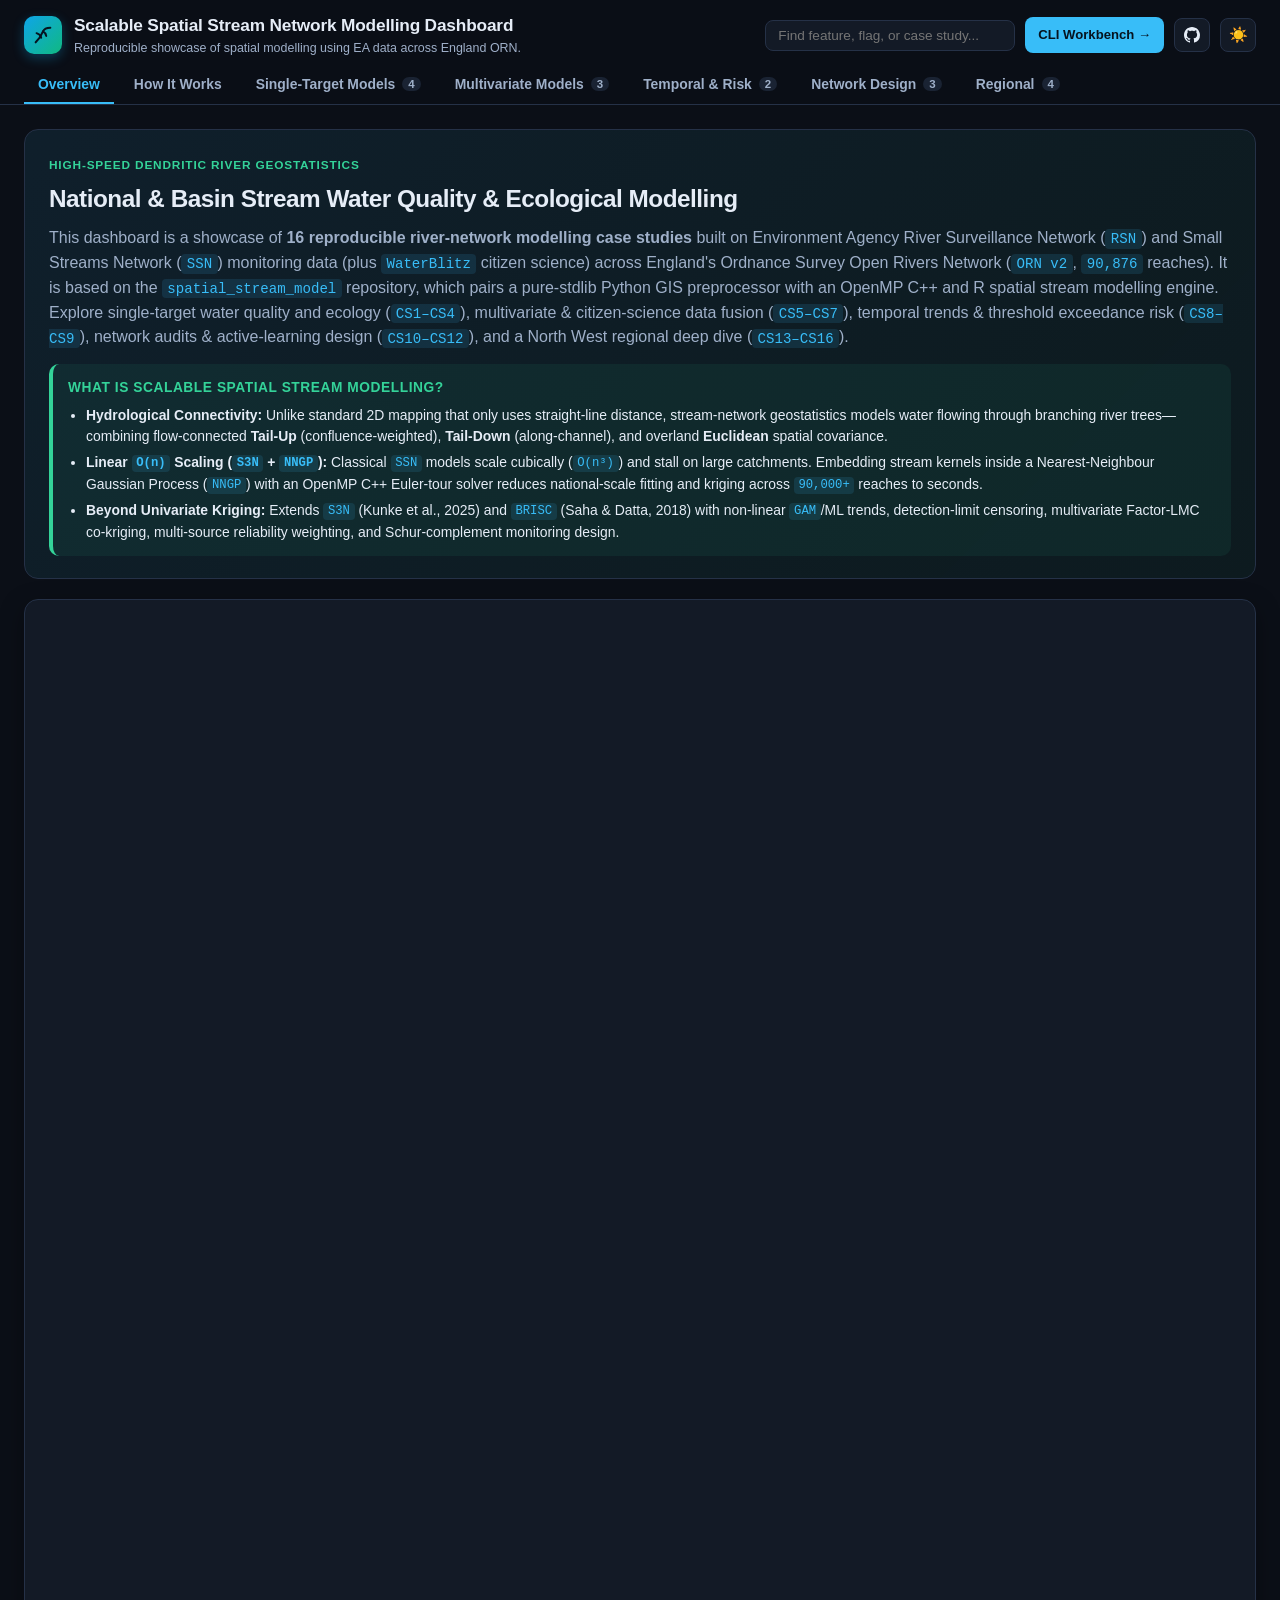
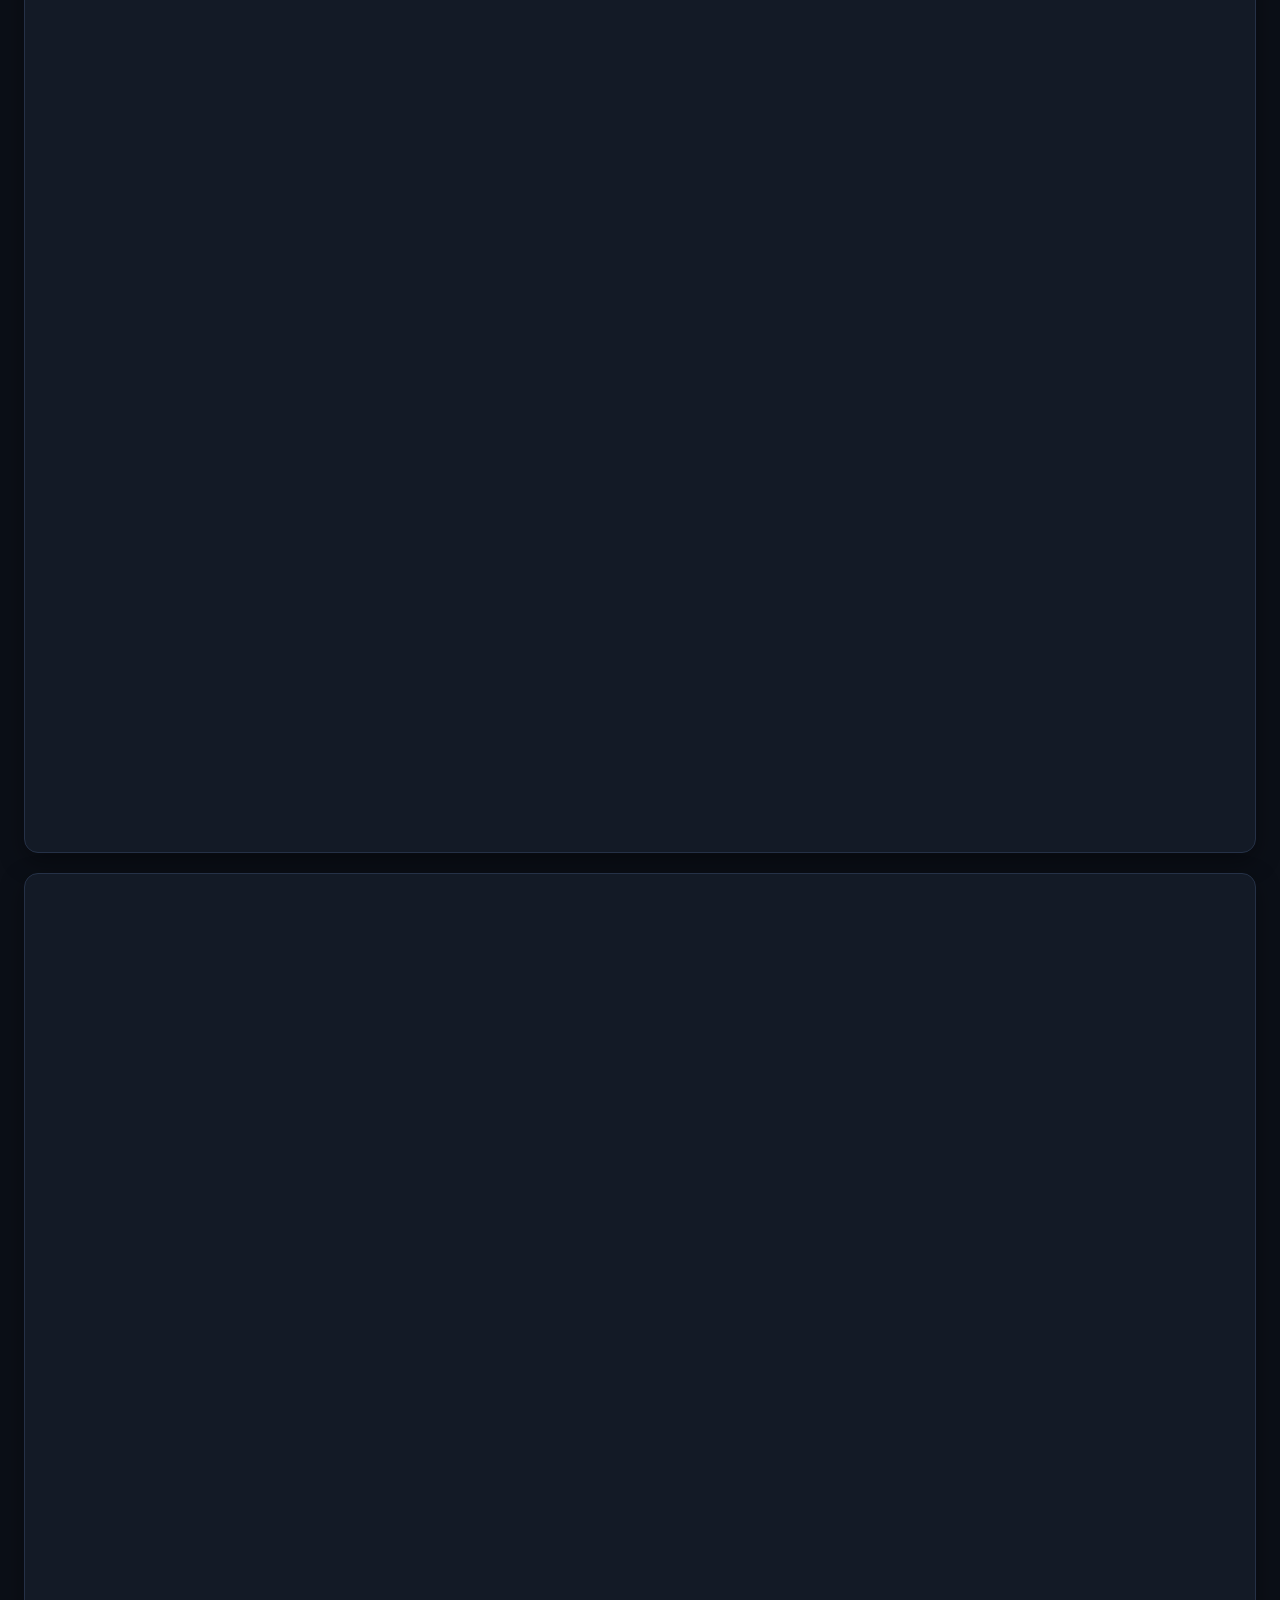
==== commit 983e6a11: "Update modelling dashboard - better info and case-study examples" ====
--- a/modelling_dashboard/index.html
+++ b/modelling_dashboard/index.html
@@ -3,8 +3,8 @@
 <head>
   <meta charset="UTF-8" />
   <meta name="viewport" content="width=device-width, initial-scale=1.0" />
-  <title>Spatial Stream Network Modelling Dashboard</title>
-  <link rel="stylesheet" href="styles.css" />
+  <title>Scalable Spatial Stream Network Modelling Dashboard</title>
+  <link rel="stylesheet" href="styles.css?v=20261115" />
 </head>
 <body>
 
@@ -20,8 +20,8 @@
           </svg>
         </div>
         <div>
-          <h1 class="brand-title">Spatial Stream Network Modelling Dashboard</h1>
-          <p class="brand-sub">90,876 ORN v2 Reaches &middot; Zero-Server Offline Case-Study Atlas &middot; Click any figure to zoom</p>
+          <h1 class="brand-title">Scalable Spatial Stream Network Modelling Dashboard</h1>
+          <p class="brand-sub">Reproducible showcase of spatial modelling using EA data across England ORN.</p>
         </div>
       </div>
 
@@ -31,32 +31,41 @@
           <div id="searchDropdown" class="search-dropdown"></div>
         </div>
         <a class="btn btn-primary btn-workbench-nav" href="../cli_workbench/index.html" title="Open Standalone CLI Command Builder">CLI Workbench &rarr;</a>
-        <button id="themeToggleBtn" class="btn" type="button" title="Toggle Dark / Light Theme">☀️ Light Mode</button>
+        <a class="btn btn-icon" href="https://github.com/benbell95/spatial_stream_model" target="_blank" rel="noopener noreferrer" title="GitHub Repository (benbell95/spatial_stream_model)" aria-label="GitHub Repository">
+          <svg width="16" height="16" viewBox="0 0 16 16" fill="currentColor" aria-hidden="true">
+            <path d="M8 0C3.58 0 0 3.58 0 8c0 3.54 2.29 6.53 5.47 7.59.4.07.55-.17.55-.38 0-.19-.01-.82-.01-1.49-2.01.37-2.53-.49-2.69-.94-.09-.23-.48-.94-.82-1.13-.28-.15-.68-.52-.01-.53.63-.01 1.08.58 1.23.82.72 1.21 1.87.87 2.33.66.07-.52.28-.87.51-1.07-1.78-.2-3.64-.89-3.64-3.95 0-.87.31-1.59.82-2.15-.08-.2-.36-1.02.08-2.12 0 0 .67-.21 2.2.82.64-.18 1.32-.27 2-.27s1.36.09 2 .27c1.53-1.04 2.2-.82 2.2-.82.44 1.1.16 1.92.08 2.12.51.56.82 1.27.82 2.15 0 3.07-1.87 3.75-3.65 3.95.29.25.54.73.54 1.48 0 1.07-.01 1.93-.01 2.2 0 .21.15.46.55.38A8.01 8.01 0 0 0 16 8c0-4.42-3.58-8-8-8Z"/>
+          </svg>
+        </a>
+        <button id="themeToggleBtn" class="btn btn-icon" type="button" title="Toggle Dark / Light Theme" aria-label="Toggle Dark / Light Theme">☀️</button>
       </div>
     </div>
 
     <nav class="tab-strip tab-groups" role="tablist" aria-label="Dashboard Topic Groups">
-      <button class="group-btn active" data-group="overview" data-default-tab="overview" role="tab">Overview &amp; Engine</button>
-      <button class="group-btn" data-group="univariate" data-default-tab="cs1" role="tab">Univariate &amp; Ecology <span class="group-count">3</span></button>
-      <button class="group-btn" data-group="synthesis" data-default-tab="cs10" role="tab">Synthesis &amp; Co-Kriging <span class="group-count">3</span></button>
-      <button class="group-btn" data-group="methods" data-default-tab="cs3" role="tab">Time, Methods &amp; Design <span class="group-count">4</span></button>
-      <button class="group-btn" data-group="northwest" data-default-tab="cs11" role="tab">Regional: North West <span class="group-count">4</span></button>
+      <button class="group-btn active" data-group="overview" data-default-tab="overview" role="tab">Overview</button>
+      <button class="group-btn" data-group="how-it-works" data-default-tab="how-it-works" role="tab">How It Works</button>
+      <button class="group-btn" data-group="univariate" data-default-tab="cs1" role="tab">Single-Target Models <span class="group-count">4</span></button>
+      <button class="group-btn" data-group="synthesis" data-default-tab="cs4" role="tab">Multivariate Models <span class="group-count">3</span></button>
+      <button class="group-btn" data-group="temporal" data-default-tab="cs3" role="tab">Temporal &amp; Risk <span class="group-count">2</span></button>
+      <button class="group-btn" data-group="network" data-default-tab="cs5" role="tab">Network Design <span class="group-count">3</span></button>
+      <button class="group-btn" data-group="northwest" data-default-tab="cs11" role="tab">Regional <span class="group-count">4</span></button>
     </nav>
     <nav id="subtabStrip" class="subtab-strip hidden" role="tablist" aria-label="Case Studies in Group">
       <button class="tab-btn" data-group="univariate" data-tab="cs1" role="tab">CS1: Nitrate &amp; GAM</button>
-      <button class="tab-btn" data-group="univariate" data-tab="cs9" role="tab">CS2: Inverts N-Taxa</button>
-      <button class="tab-btn" data-group="univariate" data-tab="cs2" role="tab">CS3: Ecology &amp; Risk</button>
-      <button class="tab-btn" data-group="synthesis" data-tab="cs10" role="tab">CS4: Eutrophication</button>
+      <button class="tab-btn" data-group="univariate" data-tab="cs7" role="tab">CS2: Data Transforms</button>
+      <button class="tab-btn" data-group="univariate" data-tab="cs9" role="tab">CS3: Inverts N-Taxa</button>
+      <button class="tab-btn" data-group="univariate" data-tab="cs2" role="tab">CS4: WHPT ASPT Ecology</button>
       <button class="tab-btn" data-group="synthesis" data-tab="cs4" role="tab">CS5: Co-Kriging &amp; Multi-Source</button>
       <button class="tab-btn" data-group="synthesis" data-tab="cs6" role="tab">CS6: WaterBlitz Fusion</button>
-      <button class="tab-btn" data-group="methods" data-tab="cs3" role="tab">CS7: Temporal Trends</button>
-      <button class="tab-btn" data-group="methods" data-tab="cs7" role="tab">CS8: Data Transforms</button>
-      <button class="tab-btn" data-group="methods" data-tab="cs5" role="tab">CS9: Audits &amp; N:P</button>
-      <button class="tab-btn" data-group="methods" data-tab="cs8" role="tab">CS10: Monitoring Design</button>
-      <button class="tab-btn" data-group="northwest" data-tab="cs11" role="tab">CS11: NW Nitrate &amp; Trends</button>
-      <button class="tab-btn" data-group="northwest" data-tab="cs12" role="tab">CS12: NW Inverts N-Taxa</button>
-      <button class="tab-btn" data-group="northwest" data-tab="cs13" role="tab">CS13: NW Station Snapping</button>
-      <button class="tab-btn" data-group="northwest" data-tab="cs14" role="tab">CS14: NW Monitoring Design</button>
+      <button class="tab-btn" data-group="synthesis" data-tab="cs10" role="tab">CS7: Eutrophication</button>
+      <button class="tab-btn" data-group="temporal" data-tab="cs3" role="tab">CS8: Temporal Trends</button>
+      <button class="tab-btn" data-group="temporal" data-tab="cs15" role="tab">CS9: Threshold Exceedance Risk</button>
+      <button class="tab-btn" data-group="network" data-tab="cs5" role="tab">CS10: Descriptives &amp; N:P</button>
+      <button class="tab-btn" data-group="network" data-tab="cs16" role="tab">CS11: Station Snapping</button>
+      <button class="tab-btn" data-group="network" data-tab="cs8" role="tab">CS12: Monitoring Design</button>
+      <button class="tab-btn" data-group="northwest" data-tab="cs11" role="tab">CS13: NW Nitrate &amp; Trends</button>
+      <button class="tab-btn" data-group="northwest" data-tab="cs12" role="tab">CS14: NW Inverts N-Taxa</button>
+      <button class="tab-btn" data-group="northwest" data-tab="cs13" role="tab">CS15: NW Station Snapping</button>
+      <button class="tab-btn" data-group="northwest" data-tab="cs14" role="tab">CS16: NW Monitoring Design</button>
     </nav>
   </header>
 
@@ -70,96 +79,72 @@
         <span class="hero-eyebrow">High-Speed Dendritic River Geostatistics</span>
         <h2>National &amp; Basin Stream Water Quality &amp; Ecological Modelling</h2>
         <p>
-          An offline, reproducible showcase of real pipeline executions across England's Ordnance Survey Open Rivers Network (<code>ORN v2</code>). Built with a pure-stdlib Python GIS/WKB preprocessor, an OpenMP C++ Euler-tour Nearest-Neighbor Gaussian Process (<code>NNGP</code>) engine, and pure Base-R cartographic &amp; diagnostic visualisations—inspired by the <code>S3N</code> (Kunke et al., 2025) and <code>BRISC</code> (Saha &amp; Datta, 2018) frameworks.
+          This dashboard is a showcase of <strong>16 reproducible river-network modelling case studies</strong> built on Environment Agency River Surveillance Network (<code>RSN</code>) and Small Streams Network (<code>SSN</code>) monitoring data (plus <code>WaterBlitz</code> citizen science) across England's Ordnance Survey Open Rivers Network (<code>ORN v2</code>, <code>90,876</code> reaches). It is based on the <a href="https://github.com/benbell95/spatial_stream_model" target="_blank" rel="noopener noreferrer"><code>spatial_stream_model</code></a> repository, which pairs a pure-stdlib Python GIS preprocessor with an OpenMP C++ and R spatial stream modelling engine. Explore single-target water quality and ecology (<code>CS1&ndash;CS4</code>), multivariate &amp; citizen-science data fusion (<code>CS5&ndash;CS7</code>), temporal trends &amp; threshold exceedance risk (<code>CS8&ndash;CS9</code>), network audits &amp; active-learning design (<code>CS10&ndash;CS12</code>), and a North West regional deep dive (<code>CS13&ndash;CS16</code>).
         </p>
-      </div>
-
-      <div class="kpi-grid">
-        <div class="kpi-card">
-          <div class="kpi-label">ORN v2 Network Scale</div>
-          <div class="kpi-val">90,876 reaches</div>
-          <div class="kpi-note">141 monitored catchments (`RSN`) · 91,118 reaches (`RSN+SSN`)</div>
-        </div>
-        <div class="kpi-card">
-          <div class="kpi-label">Univariate Nitrate CV R²</div>
-          <div class="kpi-val pos">0.6784</div>
-          <div class="kpi-note">Up from 0.4658 OLS (+0.2126 gain via Joint TU+TD+Euc)</div>
-        </div>
-        <div class="kpi-card">
-          <div class="kpi-label">Co-Kriging Aux-Aided R²</div>
-          <div class="kpi-val pos">0.7012</div>
-          <div class="kpi-note">Nitrate+Orthophosphate LMC (−22.3% RMSE at gapped reaches)</div>
-        </div>
-        <div class="kpi-card">
-          <div class="kpi-label">Ecological WHPT ASPT R²</div>
-          <div class="kpi-val pos">0.6402</div>
-          <div class="kpi-note">1,160 macroinvertebrate reaches (vs 0.4932 non-spatial OLS)</div>
-        </div>
-        <div class="kpi-card">
-          <div class="kpi-label">Monitoring Bias Ratio</div>
-          <div class="kpi-val">0.615&times;</div>
-          <div class="kpi-note">Full network median (2.06) vs monitored stations (3.35 mg/L)</div>
-        </div>
-      </div>
-
-      <!-- Interactive 3-Stage Architecture Diagram -->
+        <div class="interp-box" style="margin-top:14px;">
+          <h4>What is Scalable Spatial Stream Modelling?</h4>
+          <ul>
+            <li><strong>Hydrological Connectivity:</strong> Unlike standard 2D mapping that only uses straight-line distance, stream-network geostatistics models water flowing through branching river trees&mdash;combining flow-connected <strong>Tail-Up</strong> (confluence-weighted), <strong>Tail-Down</strong> (along-channel), and overland <strong>Euclidean</strong> spatial covariance.</li>
+            <li><strong>Linear <code>O(n)</code> Scaling (<code>S3N</code> + <code>NNGP</code>):</strong> Classical <code>SSN</code> models scale cubically (<code>O(n&sup3;)</code>) and stall on large catchments. Embedding stream kernels inside a Nearest-Neighbour Gaussian Process (<code>NNGP</code>) with an OpenMP C++ Euler-tour solver reduces national-scale fitting and kriging across <code>90,000+</code> reaches to seconds.</li>
+            <li><strong>Beyond Univariate Kriging:</strong> Extends <code>S3N</code> (Kunke et al., 2025) and <code>BRISC</code> (Saha &amp; Datta, 2018) with non-linear <code>GAM</code>/ML trends, detection-limit censoring, multivariate Factor-LMC co-kriging, multi-source reliability weighting, and Schur-complement monitoring design.</li>
+          </ul>
+        </div>
+      </div>
+
+      <!-- Interactive 4-Stage Architecture Diagram -->
       <div class="card">
         <div class="card-header">
-          <h3 class="card-title">Interactive End-to-End Architecture Diagram (Click Any Stage)</h3>
-          <span class="pill pill-blue">Pure Inline Vector SVG</span>
+          <h3 class="card-title">Interactive End-to-End Architecture Diagram (Hover or Click Any Stage)</h3>
         </div>
         <div class="svg-panel">
-          <svg class="pipeline-svg" viewBox="0 0 1120 210" width="100%" style="min-width:760px;">
+          <svg class="pipeline-svg" viewBox="0 0 1120 185" width="100%" style="min-width:760px;">
             <defs>
               <marker id="arr" viewBox="0 0 10 10" refX="8" refY="5" markerWidth="6" markerHeight="6" orient="auto-start-reverse">
                 <path d="M 0 1 L 10 5 L 0 9 z" fill="#38bdf8" />
               </marker>
             </defs>
             <!-- Stage 1 -->
-            <g class="pipe-node" data-jump="cs5" style="cursor:pointer">
-              <rect x="12" y="25" width="235" height="150" rx="12" fill="#1a2333" stroke="#38bdf8" stroke-width="1.8"/>
-              <text x="28" y="54" fill="#38bdf8" font-size="11" font-weight="700">STAGE 1 · PYTHON STDLIB</text>
-              <text x="28" y="77" fill="#e6edf7" font-size="14" font-weight="700">GIS, ROS &amp; Snapping</text>
-              <text x="28" y="102" fill="#9fb0c9" font-size="11">• Pure SQLite + WKB GeoPackage</text>
-              <text x="28" y="120" fill="#9fb0c9" font-size="11">• Lognormal ROS &amp; Tobit ranges</text>
-              <text x="28" y="138" fill="#9fb0c9" font-size="11">• BYOWN &amp; custom CSV ingest</text>
-              <text x="28" y="158" fill="#34d399" font-size="11" font-weight="600">01_preprocess_orn.py (~8–15s)</text>
+            <g class="pipe-node active" data-stage="1" tabindex="0" role="button" style="cursor:pointer">
+              <rect x="12" y="20" width="235" height="140" rx="12" fill="#1a2333" stroke="#38bdf8" stroke-width="1.8"/>
+              <text x="28" y="49" fill="#38bdf8" font-size="11" font-weight="700">STAGE 1 · PYTHON STDLIB</text>
+              <text x="28" y="72" fill="#e6edf7" font-size="14" font-weight="700">GIS, ROS &amp; Snapping</text>
+              <text x="28" y="99" fill="#9fb0c9" font-size="11">• Pure SQLite + WKB GeoPackage</text>
+              <text x="28" y="118" fill="#9fb0c9" font-size="11">• Lognormal ROS &amp; Tobit ranges</text>
+              <text x="28" y="137" fill="#9fb0c9" font-size="11">• BYOWN &amp; custom CSV ingest</text>
             </g>
-            <line x1="252" y1="100" x2="288" y2="100" stroke="#38bdf8" stroke-width="2" marker-end="url(#arr)"/>
+            <line x1="252" y1="90" x2="288" y2="90" stroke="#38bdf8" stroke-width="2" marker-end="url(#arr)"/>
             <!-- Stage 2 -->
-            <g class="pipe-node" data-jump="cs1" style="cursor:pointer">
-              <rect x="294" y="25" width="255" height="150" rx="12" fill="#1a2333" stroke="#34d399" stroke-width="1.8"/>
-              <text x="310" y="54" fill="#34d399" font-size="11" font-weight="700">STAGE 2 · C++ / OPENMP ENGINE</text>
-              <text x="310" y="77" fill="#e6edf7" font-size="14" font-weight="700">Euler-Tour Stream NNGP</text>
-              <text x="310" y="102" fill="#9fb0c9" font-size="11">• O(n) Tail-Up + Tail-Down + Euc</text>
-              <text x="310" y="120" fill="#9fb0c9" font-size="11">• 5 kernels + 3 AFV schemes</text>
-              <text x="310" y="138" fill="#9fb0c9" font-size="11">• Linear / GAM / RF / GBM trends</text>
-              <text x="310" y="158" fill="#38bdf8" font-size="11" font-weight="600">src/s3n_fast_neighbors.cpp (&lt;1s)</text>
+            <g class="pipe-node" data-stage="2" tabindex="0" role="button" style="cursor:pointer">
+              <rect x="294" y="20" width="255" height="140" rx="12" fill="#1a2333" stroke="#34d399" stroke-width="1.8"/>
+              <text x="310" y="49" fill="#34d399" font-size="11" font-weight="700">STAGE 2 · C++ / OPENMP ENGINE</text>
+              <text x="310" y="72" fill="#e6edf7" font-size="14" font-weight="700">Euler-Tour Stream NNGP</text>
+              <text x="310" y="99" fill="#9fb0c9" font-size="11">• O(n) Tail-Up + Tail-Down + Euc</text>
+              <text x="310" y="118" fill="#9fb0c9" font-size="11">• 5 kernels + 3 AFV schemes</text>
+              <text x="310" y="137" fill="#9fb0c9" font-size="11">• Linear / GAM / RF / GBM trends</text>
             </g>
-            <line x1="554" y1="100" x2="590" y2="100" stroke="#38bdf8" stroke-width="2" marker-end="url(#arr)"/>
+            <line x1="554" y1="90" x2="590" y2="90" stroke="#38bdf8" stroke-width="2" marker-end="url(#arr)"/>
             <!-- Stage 3 -->
-            <g class="pipe-node" data-jump="cs4" style="cursor:pointer">
-              <rect x="596" y="25" width="248" height="150" rx="12" fill="#1a2333" stroke="#a78bfa" stroke-width="1.8"/>
-              <text x="612" y="54" fill="#a78bfa" font-size="11" font-weight="700">STAGE 3 · FUSION &amp; TEMPORAL</text>
-              <text x="612" y="77" fill="#e6edf7" font-size="14" font-weight="700">Co-Kriging &amp; Borrowing</text>
-              <text x="612" y="102" fill="#9fb0c9" font-size="11">• Factor-LMC &amp; Colocated NNGP</text>
-              <text x="612" y="120" fill="#9fb0c9" font-size="11">• Prefer-Source / Weight / SE</text>
-              <text x="612" y="138" fill="#9fb0c9" font-size="11">• Year/Season/Month --st-borrow</text>
-              <text x="612" y="158" fill="#34d399" font-size="11" font-weight="600">run_s3n_cokriging.R / --by=</text>
+            <g class="pipe-node" data-stage="3" tabindex="0" role="button" style="cursor:pointer">
+              <rect x="596" y="20" width="248" height="140" rx="12" fill="#1a2333" stroke="#a78bfa" stroke-width="1.8"/>
+              <text x="612" y="49" fill="#a78bfa" font-size="11" font-weight="700">STAGE 3 · STREAM MODELLING</text>
+              <text x="612" y="72" fill="#e6edf7" font-size="14" font-weight="700">Univariate &amp; Co-Kriging</text>
+              <text x="612" y="99" fill="#9fb0c9" font-size="11">• Univariate S3N (WQ &amp; ecology)</text>
+              <text x="612" y="118" fill="#9fb0c9" font-size="11">• Factor-LMC &amp; colocated Co-Kriging</text>
+              <text x="612" y="137" fill="#9fb0c9" font-size="11">• Temporal &amp; multi-source fusion</text>
             </g>
-            <line x1="849" y1="100" x2="885" y2="100" stroke="#38bdf8" stroke-width="2" marker-end="url(#arr)"/>
+            <line x1="849" y1="90" x2="885" y2="90" stroke="#38bdf8" stroke-width="2" marker-end="url(#arr)"/>
             <!-- Stage 4 -->
-            <g class="pipe-node" data-jump="cs2" style="cursor:pointer">
-              <rect x="891" y="25" width="217" height="150" rx="12" fill="#1a2333" stroke="#fbbf24" stroke-width="1.8"/>
-              <text x="907" y="54" fill="#fbbf24" font-size="11" font-weight="700">STAGE 4 · RISK &amp; AUDITS</text>
-              <text x="907" y="77" fill="#e6edf7" font-size="14" font-weight="700">Risk Maps, CV &amp; N:P</text>
-              <text x="907" y="102" fill="#9fb0c9" font-size="11">• 5-tier threshold exceedance</text>
-              <text x="907" y="120" fill="#9fb0c9" font-size="11">• Representativeness bias tests</text>
-              <text x="907" y="138" fill="#9fb0c9" font-size="11">• Multi-run stoichiometry diffs</text>
-              <text x="907" y="158" fill="#38bdf8" font-size="11" font-weight="600">03 / 04 / 05 / 06 Post-Scripts</text>
+            <g class="pipe-node" data-stage="4" tabindex="0" role="button" style="cursor:pointer">
+              <rect x="891" y="20" width="217" height="140" rx="12" fill="#1a2333" stroke="#fbbf24" stroke-width="1.8"/>
+              <text x="907" y="49" fill="#fbbf24" font-size="11" font-weight="700">STAGE 4 · DIAGNOSTICS &amp; QC</text>
+              <text x="907" y="72" fill="#e6edf7" font-size="14" font-weight="700">Thresholds, Snapping &amp; CV</text>
+              <text x="907" y="99" fill="#9fb0c9" font-size="11">• 5-tier threshold exceedance</text>
+              <text x="907" y="118" fill="#9fb0c9" font-size="11">• Station snapping &amp; outlier QC</text>
+              <text x="907" y="137" fill="#9fb0c9" font-size="11">• Representativeness &amp; N:P audits</text>
             </g>
           </svg>
         </div>
+        <div id="pipelineStageExplainer" class="interp-box" style="margin-top:14px;"></div>
       </div>
 
       <!-- Complete Feature Inventory -->
@@ -167,12 +152,38 @@
         <div class="card-header">
           <h3 class="card-title">Complete Feature Coverage Catalog (Major &amp; Minor Capabilities)</h3>
           <div class="feature-filter-row" id="featureFilterBtns">
+            <input id="catalogSearch" class="catalog-search-input" type="search" placeholder="Filter by determinand or method..." aria-label="Filter feature catalog" />
             <button class="fig-toggle-btn active" data-fcat="all">All Features</button>
             <button class="fig-toggle-btn" data-fcat="major">Major Workflows</button>
             <button class="fig-toggle-btn" data-fcat="minor">Minor &amp; Power Flags</button>
           </div>
         </div>
         <div id="featureCatalogGrid" class="feature-grid"></div>
+      </div>
+
+      <!-- Cross-Study Accuracy Summary -->
+      <div class="card">
+        <div class="card-header">
+          <h3 class="card-title">Cross-Study 5-Fold CV Accuracy Benchmark (OLS vs. S3N Combined)</h3>
+          <span class="pill pill-green">Higher CV R&sup2; &amp; Lower RMSE = Better</span>
+        </div>
+        <div id="overview-benchmark-table" class="table-wrap"></div>
+      </div>
+
+      <div class="card">
+        <div class="card-header"><h3 class="card-title">Repository &amp; Open Data Sources</h3></div>
+        <div class="grid-2" style="margin-top:0;">
+          <ul style="font-size:0.84rem; color:var(--text-primary); padding-left:18px; margin:0;">
+            <li><strong>GitHub Repository:</strong> <a href="https://github.com/benbell95/spatial_stream_model" target="_blank" rel="noopener noreferrer">github.com/benbell95/spatial_stream_model</a></li>
+            <li><strong>River Network (<code>ORN v2.0</code>):</strong> <a href="https://openrivers.net/download/" target="_blank" rel="noopener noreferrer">OS Open Rivers Network Download</a></li>
+            <li><strong>Alternative EU Network:</strong> <a href="https://land.copernicus.eu/en/products/eu-hydro/eu-hydro-river-network-database#download" target="_blank" rel="noopener noreferrer">Copernicus EU-Hydro River Network Database</a></li>
+          </ul>
+          <ul style="font-size:0.84rem; color:var(--text-primary); padding-left:18px; margin:0;">
+            <li><strong>River Surveillance Network (<code>RSN</code>):</strong> <a href="https://environment.data.gov.uk/natural-capital-ecosystem-assessment/search/21763290-f395-4ca1-bcf6-884c2e7548d4?q=analysis+ready+data#access" target="_blank" rel="noopener noreferrer">Environment Agency NCEA Analysis Ready Data</a></li>
+            <li><strong>Small Streams Network (<code>SSN</code>):</strong> <a href="https://environment.data.gov.uk/natural-capital-ecosystem-assessment/search/98aca14e-3736-4329-b4b6-ae7c36fa5db1?q=small+streams+network&amp;jry=qs&amp;pg=1&amp;rpp=20&amp;srt=most_relevant#access" target="_blank" rel="noopener noreferrer">Environment Agency NCEA Small Streams Data</a></li>
+            <li><strong>Citizen Science Dataset:</strong> <a href="https://www.freshwaterwatch.org/pages/explore-our-data" target="_blank" rel="noopener noreferrer">Earthwatch FreshWater Watch / WaterBlitz</a></li>
+          </ul>
+        </div>
       </div>
 
       <div class="grid-2">
@@ -182,7 +193,7 @@
             This platform builds upon and extends the linear-scaling NNGP river-network framework:
           </p>
           <ul style="font-size:0.84rem; color:var(--text-primary); padding-left:18px;">
-            <li><strong>S3N R Package:</strong> Kunke, J. P., Olden, J. D., &amp; McCormick, T. H. (2025). <em>Scalable Spatial Stream Network (S3N) Models</em>. <code>arXiv:2512.12398</code>.</li>
+            <li><strong>S3N R Package (<a href="https://github.com/jpierkunke/S3N" target="_blank" rel="noopener noreferrer"><code>jpierkunke/S3N</code></a>):</strong> Kunke, J. P., Olden, J. D., &amp; McCormick, T. H. (2025). <em>Scalable Spatial Stream Network (S3N) Models</em>. <a href="https://arxiv.org/abs/2512.12398" target="_blank" rel="noopener noreferrer"><code>arXiv:2512.12398</code></a>.</li>
             <li><strong>BRISC R Package:</strong> Saha, A., &amp; Datta, A. (2018). <em>BRISC: Bootstrap for Rapid Inference on Spatial Covariances</em>. <em>Stat</em>, 7(1), e184.</li>
             <li><strong>Custom C++/R/Python Extensions:</strong> OpenMP Euler-tour LCA NNGP, joint <code>TU+TD+Euc</code> solver, Factor-LMC Co-Kriging, <code>GAM/RF/GBM</code> trends, Tobit EM censoring, and source-weighted multi-network fusion.</li>
           </ul>
@@ -190,11 +201,404 @@
         <div class="card">
           <div class="card-header"><h3 class="card-title">AI Disclosure &amp; Licensing</h3></div>
           <ul style="font-size:0.84rem; color:var(--text-primary); padding-left:18px; margin-top:0;">
+            <li><strong>Source Repository:</strong> <a href="https://github.com/benbell95/spatial_stream_model" target="_blank" rel="noopener noreferrer"><code>benbell95/spatial_stream_model</code></a></li>
             <li><strong>Coding Assistant:</strong> Google DeepMind Antigravity</li>
             <li><strong>Models Used:</strong> Gemini 4 Argon, Gemini 4 Hydrogen</li>
             <li><strong>Human Oversight:</strong> All code, statistical derivations, tests, and documentation reviewed and verified by a human maintainer.</li>
             <li><strong>License:</strong> GNU General Public License v3.0 (<code>GPL-3.0</code>).</li>
           </ul>
+        </div>
+      </div>
+    </section>
+
+    <!-- ===================================================================
+         TAB 1B: HOW IT WORKS & DATASETS (PLAIN-ENGLISH GUIDE)
+         =================================================================== -->
+    <section id="tab-how-it-works" class="tab-panel">
+      <div class="hero-card">
+        <span class="hero-eyebrow">Plain-English Reference · Datasets, Kriging &amp; Methods</span>
+        <h2>How Scalable Spatial Stream Modelling Works</h2>
+        <p>
+          A plain-English guide to the river networks, monitoring datasets, and geostatistical methods behind the 16 case studies in this dashboard&mdash;showing how observations from ~<code>1,200</code> monitoring sites are turned into reach-by-reach predictions and uncertainty maps across all <code>90,876</code> reaches of England's <code>ORN v2</code> river network.
+        </p>
+      </div>
+
+      <div class="card">
+        <div class="card-header">
+          <h3 class="card-title">1. The Datasets Behind the Models</h3>
+          <span class="pill pill-blue">Network &amp; Monitoring Inputs</span>
+        </div>
+        <div class="grid-2" style="margin-top:0;">
+          <div class="interp-box" style="margin-top:0; border-left:4px solid #38bdf8; background:rgba(56, 189, 248, 0.06);">
+            <div style="display:flex; justify-content:space-between; align-items:center; gap:8px; margin-bottom:8px;">
+              <strong>OS Open Rivers Network (<code>ORN v2.0</code>) &amp; Covariates</strong>
+              <span class="pill pill-blue">90,876 Reaches</span>
+            </div>
+            <ul>
+              <li><strong>Role:</strong> Directed river-tree geometry and landscape trend predictors across <code>141</code> monitored England catchments (<code>91,118</code> with <code>SSN</code>; <code>95,773</code> with <code>WaterBlitz</code>).</li>
+              <li><strong>Hydrologic Topology:</strong> Every reach carries upstream-to-downstream direction (<code>Fnode &rarr; Tnode</code>) and distance to the tidal mouth (<code>Dist2Mth</code>) so the solver can trace flow-connectedness.</li>
+              <li><strong>Reach Covariates:</strong> Elevation, slope, baseflow index (<code>BFIHOST</code>), soil permeability, and arable/urban land cover attached to every reach for linear or <code>GAM</code>/ML trends.</li>
+            </ul>
+          </div>
+
+          <div class="interp-box" style="margin-top:0; border-left:4px solid #34d399; background:rgba(52, 211, 153, 0.06);">
+            <div style="display:flex; justify-content:space-between; align-items:center; gap:8px; margin-bottom:8px;">
+              <strong>EA River Surveillance Network (<code>RSN</code>)</strong>
+              <span class="pill pill-green">1,210 WQ Reaches</span>
+            </div>
+            <ul>
+              <li><strong>Role:</strong> Primary water quality (<code>1,210</code> snapped reaches, e.g. <code>18,462</code> Nitrate samples) and macroinvertebrate ecology (<code>1,160</code> reaches) training data.</li>
+              <li><strong>Network Design:</strong> A statistically designed national monitoring network consisting of an unbiased, representative set of sites across English rivers, supporting long-term measurement and detection of change.</li>
+            </ul>
+          </div>
+
+          <div class="interp-box" style="margin-top:0; border-left:4px solid #a78bfa; background:rgba(167, 139, 250, 0.06);">
+            <div style="display:flex; justify-content:space-between; align-items:center; gap:8px; margin-bottom:8px;">
+              <strong>EA Small Streams Network (<code>SSN</code>)</strong>
+              <span class="pill" style="color:#a78bfa; border-color:rgba(167, 139, 250, 0.35); background:rgba(167, 139, 250, 0.1);">177 Headwater Reaches</span>
+            </div>
+            <ul>
+              <li><strong>Role:</strong> Supplements <code>RSN</code> with <code>177</code> snapped small-stream reaches across <code>58</code> catchments that are underrepresented in routine main-stem sampling.</li>
+              <li><strong>Multi-Source Fusion:</strong> Combined with <code>RSN</code> via source preference (<code>--prefer-source</code>) and reliability weighting (<code>--source-weight</code>) to improve headwater extrapolation.</li>
+            </ul>
+          </div>
+
+          <div class="interp-box" style="margin-top:0; border-left:4px solid #fbbf24; background:rgba(251, 191, 36, 0.06);">
+            <div style="display:flex; justify-content:space-between; align-items:center; gap:8px; margin-bottom:8px;">
+              <strong>Citizen Science (<code>Earthwatch WaterBlitz</code>)</strong>
+              <span class="pill pill-amber">44,982 Observations</span>
+            </div>
+            <ul>
+              <li><strong>Role:</strong> High-density spatial gap-filling from <code>36,956</code> Earthwatch WaterBlitz <a class="wiki-inline" href="https://en.wikipedia.org/wiki/Citizen_science" target="_blank" rel="noopener noreferrer">citizen science</a> sites (<code>8,346</code> active fused reaches).</li>
+              <li><strong>Interval Censoring &amp; Weighting:</strong> Colorimetric test-strip brackets (e.g. <code>0.2&ndash;0.5</code>, <code>&lt;0.2</code>) are converted via Tobit censoring and soft-weighted (<code>w = 0.25</code>) so kit noise does not dilute lab-grade <code>RSN</code>/<code>SSN</code> anchors.</li>
+            </ul>
+          </div>
+        </div>
+      </div>
+
+      <div class="card">
+        <div class="card-header">
+          <h3 class="card-title">2. Plain-English Guide to Stream-Network Kriging</h3>
+          <span class="pill pill-green">Linked to ORN v2</span>
+        </div>
+        <p style="font-size:0.9rem; color:var(--text-secondary); margin-top:0; margin-bottom:14px;">
+          <strong>What is Kriging?</strong> <a class="wiki-inline" href="https://en.wikipedia.org/wiki/Kriging" target="_blank" rel="noopener noreferrer">Kriging</a> is a geostatistical interpolation method that predicts values at unmonitored locations by taking a weighted average of nearby observations, where the weights come from how strongly locations correlate with one another. Unlike simple distance-based smoothing, <em>universal regression kriging</em> first accounts for landscape covariates (land use, soil, elevation) and then models the remaining spatial pattern&mdash;giving every unmonitored reach on <code>ORN v2</code> both a best-estimate prediction and a statistically rigorous uncertainty (<a class="wiki-inline" href="https://en.wikipedia.org/wiki/Standard_error" target="_blank" rel="noopener noreferrer">Standard Error</a>, <code>SE</code>).
+        </p>
+        <div class="grid-2" style="margin-top:0;">
+          <div class="interp-box" style="margin-top:0; border-left:4px solid #38bdf8; background:rgba(56, 189, 248, 0.06);">
+            <div style="display:flex; justify-content:space-between; align-items:center; gap:8px; margin-bottom:6px;">
+              <strong>Step 1: Landscape Trend (<code>X&beta;</code> or <code>GAM</code>)</strong>
+              <span class="pill pill-blue">Baseline</span>
+            </div>
+            <p style="margin:0; font-size:0.84rem; color:var(--text-primary);">
+              First, the model predicts each reach's baseline water quality from its catchment characteristics (arable farming, urban cover, soil, elevation, baseflow). What is left over at monitored <code>RSN</code> sites is the <em>spatial residual</em>: local pollution or biological patterns that land cover alone cannot explain.
+            </p>
+          </div>
+
+          <div class="interp-box" style="margin-top:0; border-left:4px solid #34d399; background:rgba(52, 211, 153, 0.06);">
+            <div style="display:flex; justify-content:space-between; align-items:center; gap:8px; margin-bottom:6px;">
+              <strong>Step 2: Borrowing Along the River Tree</strong>
+              <span class="pill pill-green">TU + TD + Euc</span>
+            </div>
+            <p style="margin:0 0 6px 0; font-size:0.84rem; color:var(--text-primary);">
+              Standard 2D mapping only measures straight-line distance ("as the crow flies"), ignoring that water flows downhill. Stream kriging splits spatial correlation into three physical pathways across <code>ORN v2</code>:
+            </p>
+            <ul style="margin:0; font-size:0.83rem;">
+              <li><strong>Tail-Up (Flow-Connected + AFV):</strong> Models solutes carried downstream with river flow; only flow-connected reaches correlate, weighted at confluences by <em>Additive Function Values</em> (<code>AFV</code>).</li>
+              <li><strong>Tail-Down (Channel Distance):</strong> Links reaches along the stream channel even across confluence junctions (unconnected tributaries), capturing shared valley conditions.</li>
+              <li><strong><a class="wiki-inline" href="https://en.wikipedia.org/wiki/Euclidean_distance" target="_blank" rel="noopener noreferrer">Euclidean</a> (Overland):</strong> Captures regional proximity across watershed divides (shared geology, rainfall, or farming belts).</li>
+            </ul>
+          </div>
+
+          <div class="interp-box" style="margin-top:0; border-left:4px solid #fbbf24; background:rgba(251, 191, 36, 0.06);">
+            <div style="display:flex; justify-content:space-between; align-items:center; gap:8px; margin-bottom:6px;">
+              <strong>Step 3: Predictions + Uncertainty (<code>SE</code>)</strong>
+              <span class="pill pill-amber">Every Reach</span>
+            </div>
+            <p style="margin:0; font-size:0.84rem; color:var(--text-primary);">
+              Every unmonitored <code>ORN v2</code> reach receives both a best-estimate prediction and a <em>Kriging Standard Error</em> (<code>SE</code>) measuring how confident the model is given nearby gauges.
+            </p>
+          </div>
+
+          <div class="interp-box" style="margin-top:0; border-left:4px solid #a78bfa; background:rgba(167, 139, 250, 0.06);">
+            <div style="display:flex; justify-content:space-between; align-items:center; gap:8px; margin-bottom:6px;">
+              <strong>Why "Scalable" (<code>S3N</code> + <code>NNGP</code>)</strong>
+              <span class="pill" style="color:#a78bfa; border-color:rgba(167, 139, 250, 0.35); background:rgba(167, 139, 250, 0.1);">O(n) Speed</span>
+            </div>
+            <p style="margin:0; font-size:0.84rem; color:var(--text-primary);">
+              Exact kriging across <code>90,876</code> reaches requires inverting a <code>90,876 &times; 90,876</code> matrix (<code>O(n&sup3;)</code>), which stalls on national networks. Conditioning each reach only on its <code>m = 15</code> nearest stream neighbours via an OpenMP C++ Euler-tour index reduces fitting and prediction to linear <code>O(n)</code> time (&lt; 1 second).
+            </p>
+          </div>
+        </div>
+      </div>
+
+      <div class="card">
+        <div class="card-header">
+          <h3 class="card-title">How <code>ORN v2</code> Stream Covariance Connects Reaches</h3>
+          <span class="pill pill-blue">Visual Diagram</span>
+        </div>
+        <div style="overflow-x:auto;">
+          <svg viewBox="0 0 760 376" width="100%" style="max-width:760px; display:block; margin:0 auto;" role="img" aria-label="Diagram showing Tail-Up, Tail-Down, and Euclidean stream network connections on ORN v2">
+            <defs>
+              <marker id="hw-arr" viewBox="0 0 10 10" refX="8" refY="5" markerWidth="6" markerHeight="6" orient="auto">
+                <path d="M 0 1 L 10 5 L 0 9 z" fill="#0ea5e9"/>
+              </marker>
+            </defs>
+
+            <!-- Watershed divide -->
+            <path d="M 510 20 Q 490 165 522 308" fill="none" stroke="var(--text-muted)" stroke-width="2" stroke-dasharray="6 5" opacity="0.65"/>
+            <text x="530" y="36" fill="var(--text-secondary)" font-size="11.5" font-weight="600">Catchment Divide</text>
+
+            <!-- River network branches (Catchment 1) -->
+            <path d="M 95 72 L 263 166" fill="none" stroke="#0ea5e9" stroke-width="5.5" stroke-linecap="round" marker-end="url(#hw-arr)"/>
+            <path d="M 95 268 L 263 176" fill="none" stroke="#0ea5e9" stroke-width="3" stroke-linecap="round" marker-end="url(#hw-arr)"/>
+            <path d="M 274 171 L 468 171" fill="none" stroke="#0ea5e9" stroke-width="7.5" stroke-linecap="round" marker-end="url(#hw-arr)"/>
+            <text x="468" y="196" text-anchor="middle" fill="#0284c7" font-size="10.5" font-weight="700">Flow &rarr; Mouth</text>
+
+            <!-- Neighbouring catchment river -->
+            <path d="M 605 56 L 660 282" fill="none" stroke="var(--text-muted)" stroke-width="4.5" stroke-linecap="round" opacity="0.7"/>
+
+            <!-- AFV labels on tributaries (clear of lines) -->
+            <text x="170" y="150" text-anchor="middle" fill="#0284c7" font-size="10.5" font-weight="700">AFV = 0.65</text>
+            <text x="212" y="232" text-anchor="middle" fill="#0284c7" font-size="10.5" font-weight="700">AFV = 0.35</text>
+
+            <!-- Reach nodes -->
+            <circle cx="152" cy="105" r="18" fill="var(--bg-surface)" stroke="#10b981" stroke-width="2.8"/>
+            <text x="152" y="110" text-anchor="middle" fill="var(--text-primary)" font-size="13" font-weight="700">A</text>
+            <text x="148" y="28" text-anchor="middle" fill="var(--text-primary)" font-size="11.5" font-weight="700">Tributary A (RSN Gauge)</text>
+            <text x="148" y="43" text-anchor="middle" fill="#10b981" font-size="10.5" font-weight="600">Observed concentration</text>
+
+            <circle cx="152" cy="236" r="18" fill="var(--bg-surface)" stroke="#f59e0b" stroke-width="2.8"/>
+            <text x="152" y="241" text-anchor="middle" fill="var(--text-primary)" font-size="13" font-weight="700">B</text>
+            <text x="152" y="288" text-anchor="middle" fill="var(--text-primary)" font-size="11.5" font-weight="700">Tributary B (Unmonitored)</text>
+            <text x="152" y="303" text-anchor="middle" fill="#d97706" font-size="10.5" font-weight="600">Tail-Up from A = 0</text>
+
+            <!-- Confluence node in distinct orange-coral so it doesn't clash with sky-blue arrows -->
+            <circle cx="272" cy="171" r="7.5" fill="#f97316" stroke="var(--bg-surface)" stroke-width="2"/>
+            <text x="272" y="132" text-anchor="middle" fill="#f97316" font-size="11" font-weight="700">Confluence (AFV = 1.0)</text>
+
+            <circle cx="380" cy="171" r="18" fill="var(--bg-surface)" stroke="#0ea5e9" stroke-width="2.8"/>
+            <text x="380" y="176" text-anchor="middle" fill="var(--text-primary)" font-size="13" font-weight="700">C</text>
+            <text x="380" y="212" text-anchor="middle" fill="var(--text-primary)" font-size="11.5" font-weight="700">Main Stem C</text>
+            <text x="380" y="227" text-anchor="middle" fill="#0284c7" font-size="10.5" font-weight="600">Predicted (TU + TD)</text>
+
+            <circle cx="632" cy="166" r="18" fill="var(--bg-surface)" stroke="#8b5cf6" stroke-width="2.8"/>
+            <text x="632" y="171" text-anchor="middle" fill="var(--text-primary)" font-size="13" font-weight="700">D</text>
+            <text x="642" y="206" text-anchor="middle" fill="var(--text-primary)" font-size="11.5" font-weight="700">Neighbour Basin D</text>
+            <text x="642" y="221" text-anchor="middle" fill="#8b5cf6" font-size="10.5" font-weight="600">Linked via Euclidean</text>
+
+            <!-- Covariance arcs -->
+            <path d="M 168 94 Q 285 52 370 153" fill="none" stroke="#10b981" stroke-width="2.4" stroke-dasharray="5 3"/>
+            <text x="285" y="56" text-anchor="middle" fill="#10b981" font-size="11.5" font-weight="700">Tail-Up (A &rarr; C, weighted by AFV)</text>
+
+            <path d="M 134 115 Q 84 170 134 226" fill="none" stroke="#f59e0b" stroke-width="2.4" stroke-dasharray="5 3"/>
+            <text x="48" y="166" text-anchor="middle" fill="#d97706" font-size="11.5" font-weight="700">Tail-Down</text>
+            <text x="48" y="181" text-anchor="middle" fill="#d97706" font-size="10.5" font-weight="600">(A &harr; B)</text>
+
+            <line x1="398" y1="168" x2="614" y2="166" stroke="#8b5cf6" stroke-width="2.4" stroke-dasharray="5 3"/>
+            <text x="515" y="148" text-anchor="middle" fill="#8b5cf6" font-size="11.5" font-weight="700">Euclidean (C &harr; D)</text>
+
+            <!-- Compact Legend -->
+            <rect x="95" y="328" width="570" height="34" rx="8" fill="var(--bg-elevated)" stroke="var(--border-subtle)" stroke-width="1"/>
+            <line x1="115" y1="345" x2="145" y2="345" stroke="#10b981" stroke-width="2.4" stroke-dasharray="5 3"/>
+            <text x="152" y="349" fill="var(--text-primary)" font-size="11">Tail-Up (flow-connected)</text>
+            <line x1="300" y1="345" x2="330" y2="345" stroke="#f59e0b" stroke-width="2.4" stroke-dasharray="5 3"/>
+            <text x="337" y="349" fill="var(--text-primary)" font-size="11">Tail-Down (channel path)</text>
+            <line x1="485" y1="345" x2="515" y2="345" stroke="#8b5cf6" stroke-width="2.4" stroke-dasharray="5 3"/>
+            <text x="522" y="349" fill="var(--text-primary)" font-size="11">Euclidean (overland)</text>
+          </svg>
+        </div>
+        <div class="caveat-box" style="margin-top:12px;">
+          <strong>Reading the Diagram:</strong>
+          <ul style="margin:6px 0 0 18px; padding:0;">
+            <li><strong>Tail-Up (<code>A &rarr; C</code>, Green):</strong> Models solutes carried downstream with river flow (e.g. Nitrate or dissolved Phosphorus). At the confluence, Tributary A's influence on Main Stem C is scaled by its <em>Additive Function Value</em> (<code>AFV = 0.65</code> vs. <code>0.35</code> from B) to reflect dilution. Tail-Up correlation between A and B is <strong>strictly zero</strong> because water cannot flow uphill from A into B.</li>
+            <li><strong>Tail-Down (<code>A &harr; B</code> &amp; <code>A &harr; C</code>, Amber):</strong> Connects reaches along the stream channel even across confluence junctions (such as unconnected Tributaries A and B), capturing shared valley geology, riparian land use, or mobile ecology.</li>
+            <li><strong>Euclidean (<code>C &harr; D</code>, Purple):</strong> Bridges across the catchment divide using straight-line overland distance, capturing regional climate, rainfall, or bedrock patterns shared by neighbouring basins.</li>
+            <li><strong>Combined (<code>Joint TU + TD + Euclidean</code>):</strong> Real rivers experience all three mechanisms at once, so <code>S3N</code> estimates the variance share of each pathway directly from the <code>RSN</code> observations.</li>
+          </ul>
+        </div>
+      </div>
+
+      <div class="card">
+        <div class="card-header">
+          <h3 class="card-title">3. Kriging vs. Co-Kriging (<code>Factor-LMC</code>)</h3>
+          <span class="pill pill-green">Single-Target vs. Joint Multi-Target</span>
+        </div>
+        <p style="font-size:0.9rem; color:var(--text-secondary); margin-top:0; margin-bottom:14px;">
+          Standard stream kriging models one determinand at a time. <strong><a class="wiki-inline" href="https://en.wikipedia.org/wiki/Kriging#Cokriging" target="_blank" rel="noopener noreferrer">Co-Kriging</a></strong> extends this to multiple correlated determinands simultaneously using a <em>Linear Model of Coregionalization</em> (<code>Factor-LMC</code>), sharing <code>Tail-Up</code>, <code>Tail-Down</code>, and <code>Euclidean</code> latent factors across variables so predictions stay physically consistent across all <code>90,876</code> reaches.
+        </p>
+        <div class="grid-2" style="margin-top:0;">
+          <div class="interp-box" style="margin-top:0; border-left:4px solid #38bdf8; background:rgba(56, 189, 248, 0.06);">
+            <div style="display:flex; justify-content:space-between; align-items:center; gap:8px; margin-bottom:6px;">
+              <strong>Univariate Kriging (Single Target)</strong>
+              <span class="pill pill-blue">CS1 &ndash; CS4</span>
+            </div>
+            <ul style="margin:0; font-size:0.84rem;">
+              <li><strong>How it predicts:</strong> Uses only observations of the target variable itself (e.g. Nitrate <code>0117</code> alone) plus landscape covariates.</li>
+              <li><strong>At unmonitored reaches:</strong> Borrows spatial information strictly from nearby gauges that also measured that same variable.</li>
+              <li><strong>Best when:</strong> Monitoring coverage for the target is dense enough on its own, or no strongly correlated auxiliary variable is available.</li>
+            </ul>
+          </div>
+
+          <div class="interp-box" style="margin-top:0; border-left:4px solid #34d399; background:rgba(52, 211, 153, 0.06);">
+            <div style="display:flex; justify-content:space-between; align-items:center; gap:8px; margin-bottom:6px;">
+              <strong>Multivariate Co-Kriging (<code>Factor-LMC</code>)</strong>
+              <span class="pill pill-green">CS5 &ndash; CS7</span>
+            </div>
+            <ul style="margin:0; font-size:0.84rem;">
+              <li><strong>How it predicts:</strong> Jointly models <code>P &ge; 2</code> correlated targets (e.g. Nitrate + Orthophosphate, or Nutrients + Macrophytes) and their cross-covariances.</li>
+              <li><strong>At unmonitored reaches:</strong> Borrows strength from <em>both</em> nearby gauges of the target variable <em>and</em> co-located auxiliary variables measured at that reach (<em>heterotopic</em> sampling).</li>
+              <li><strong>Best when:</strong> One variable is sparser or noisier than a correlated partner&mdash;cutting prediction uncertainty at monitoring gaps.</li>
+            </ul>
+          </div>
+        </div>
+      </div>
+
+      <div class="card">
+        <div class="card-header">
+          <h3 class="card-title">4. Key Statistical Elements &amp; Model Evaluation Metrics</h3>
+          <span class="pill pill-amber">Model Building Blocks</span>
+        </div>
+
+        <h4 style="margin: 4px 0 10px; font-size: 0.95rem; color: var(--text-muted); text-transform: uppercase; letter-spacing: 0.04em;">A. How We Measure Accuracy &amp; Uncertainty</h4>
+        <div class="feature-grid" style="margin-bottom: 20px;">
+          <div class="feature-item">
+            <span class="pill pill-blue">Validation</span>
+            <h4>Cross-Validation (Random, Catchment &amp; Upstream/Downstream)</h4>
+            <p>Holds out a subset of stations (e.g., 20% or K-fold) and predicts them unseen. Catchment-blocked and upstream/downstream splits are stricter than random splits and test true generalisation to unmonitored rivers.</p>
+            <div style="margin-top:8px; display:flex; flex-wrap:wrap; gap:6px;">
+              <button class="copy-btn" type="button" data-jump-tab="cs1">Open Case Study &rarr;</button>
+              <a class="wiki-btn" href="https://en.wikipedia.org/wiki/Cross-validation_(statistics)" target="_blank" rel="noopener noreferrer">Wikipedia: CV &#8599;</a>
+            </div>
+          </div>
+          <div class="feature-item">
+            <span class="pill pill-green">Higher is better (max 1.0)</span>
+            <h4>R&sup2; (In-Sample vs. CV R&sup2;)</h4>
+            <p>Share of variance explained by the model: <code>1.0</code> is exact, <code>0</code> is no better than predicting the mean, and <code>&lt; 0</code> is worse than the mean. Always compare models on out-of-sample <strong>CV R&sup2;</strong>, not in-sample R&sup2; (which can overfit).</p>
+            <div style="margin-top:8px; display:flex; flex-wrap:wrap; gap:6px;">
+              <a class="wiki-btn" href="https://en.wikipedia.org/wiki/Coefficient_of_determination" target="_blank" rel="noopener noreferrer">Wikipedia: R&sup2; &#8599;</a>
+            </div>
+          </div>
+          <div class="feature-item">
+            <span class="pill pill-green">Lower is better (0 = exact)</span>
+            <h4>RMSE &amp; MAE (Prediction Error)</h4>
+            <p>Average prediction error in the determinand's own units (e.g., <code>mg/L</code> or taxa). <strong>RMSE</strong> squares errors before averaging so it penalises large misses heavily; <strong>MAE</strong> measures typical error magnitude with less sensitivity to outliers.</p>
+            <div style="margin-top:8px; display:flex; flex-wrap:wrap; gap:6px;">
+              <a class="wiki-btn" href="https://en.wikipedia.org/wiki/Root_mean_square_deviation" target="_blank" rel="noopener noreferrer">Wikipedia: RMSE &#8599;</a>
+              <a class="wiki-btn" href="https://en.wikipedia.org/wiki/Mean_absolute_error" target="_blank" rel="noopener noreferrer">Wikipedia: MAE &#8599;</a>
+            </div>
+          </div>
+          <div class="feature-item">
+            <span class="pill pill-green">Lower SE = higher confidence</span>
+            <h4>Kriging SE, Prediction Intervals &amp; Exceedance</h4>
+            <p>Every reach receives a local standard error (<code>SE</code>)&mdash;tight near monitoring stations and wider in unmonitored headwaters. <code>SE</code> drives 95% prediction intervals and 5-tier threshold exceedance probabilities (e.g., <code>11.3 mg/L</code> NO3-N).</p>
+            <div style="margin-top:8px; display:flex; flex-wrap:wrap; gap:6px;">
+              <button class="copy-btn" type="button" data-jump-tab="cs15">Open Case Study &rarr;</button>
+              <a class="wiki-btn" href="https://en.wikipedia.org/wiki/Standard_error" target="_blank" rel="noopener noreferrer">Wikipedia: SE &#8599;</a>
+            </div>
+          </div>
+        </div>
+
+        <h4 style="margin: 4px 0 10px; font-size: 0.95rem; color: var(--text-muted); text-transform: uppercase; letter-spacing: 0.04em;">B. Statistical Methods Inside the Models</h4>
+        <div class="feature-grid">
+          <div class="feature-item">
+            <span class="pill pill-blue">Trend Model</span>
+            <h4>Linear OLS vs. Penalized GAM Splines</h4>
+            <p>Landscape covariates (elevation, slope, baseflow, soil, land cover) are fitted either as linear slopes (<code>OLS</code>) or as smooth non-linear curves (<code>GAM</code> cubic regression splines with REML smoothness penalties to prevent overfitting).</p>
+            <div style="margin-top:8px; display:flex; flex-wrap:wrap; gap:6px;">
+              <button class="copy-btn" type="button" data-jump-tab="cs1">Open Case Study &rarr;</button>
+              <a class="wiki-btn" href="https://en.wikipedia.org/wiki/Ordinary_least_squares" target="_blank" rel="noopener noreferrer">Wikipedia: OLS &#8599;</a>
+              <a class="wiki-btn" href="https://en.wikipedia.org/wiki/Generalized_additive_model" target="_blank" rel="noopener noreferrer">Wikipedia: GAM &#8599;</a>
+            </div>
+          </div>
+          <div class="feature-item">
+            <span class="pill pill-blue">Spatial Structure</span>
+            <h4>Variance Decomposition: Sill, Nugget &amp; Range</h4>
+            <p>Splits residual variance into structured spatial signal (<strong>sill</strong>: Tail-Up + Tail-Down + Euclidean) vs. unstructured noise (<strong>nugget</strong>: measurement error &amp; micro-variation), plus <strong>range</strong> (distance over which correlation decays). Higher structured share means stronger spatial predictability.</p>
+            <div style="margin-top:8px; display:flex; flex-wrap:wrap; gap:6px;">
+              <a class="wiki-btn" href="https://en.wikipedia.org/wiki/Variogram" target="_blank" rel="noopener noreferrer">Wikipedia: Variogram &#8599;</a>
+            </div>
+          </div>
+          <div class="feature-item">
+            <span class="pill pill-blue">Estimation &amp; Scaling</span>
+            <h4>REML Estimation &amp; NNGP Approximation</h4>
+            <p><strong>REML</strong> estimates spatial variance parameters without downward bias from fixed-effect degrees of freedom. <strong>NNGP</strong> conditions each reach on a small local neighbourhood so kriging scales cleanly to ~90,000+ reaches.</p>
+            <div style="margin-top:8px; display:flex; flex-wrap:wrap; gap:6px;">
+              <a class="wiki-btn" href="https://en.wikipedia.org/wiki/Restricted_maximum_likelihood" target="_blank" rel="noopener noreferrer">Wikipedia: REML &#8599;</a>
+              <a class="wiki-btn" href="https://en.wikipedia.org/wiki/Gaussian_process" target="_blank" rel="noopener noreferrer">Wikipedia: Gaussian Process &#8599;</a>
+            </div>
+          </div>
+          <div class="feature-item">
+            <span class="pill pill-blue">Distributional Fit</span>
+            <h4>Response Transforms &amp; Back-Transformation</h4>
+            <p><code>Log</code>, <code>Sqrt</code>, and <code>Box-Cox</code> transforms keep skewed concentrations strictly positive and residuals near-Gaussian, with bias correction to avoid Jensen's inequality under-prediction when returning to native units.</p>
+            <div style="margin-top:8px; display:flex; flex-wrap:wrap; gap:6px;">
+              <button class="copy-btn" type="button" data-jump-tab="cs7">Open Case Study &rarr;</button>
+              <a class="wiki-btn" href="https://en.wikipedia.org/wiki/Power_transform" target="_blank" rel="noopener noreferrer">Wikipedia: Box-Cox &#8599;</a>
+              <a class="wiki-btn" href="https://en.wikipedia.org/wiki/Jensen%27s_inequality" target="_blank" rel="noopener noreferrer">Wikipedia: Jensen's &#8599;</a>
+            </div>
+          </div>
+          <div class="feature-item">
+            <span class="pill pill-blue">Data Handling</span>
+            <h4>Censored Data (Tobit / ROS) &amp; Observation Weights</h4>
+            <p>Handles lab <code>&lt; LOD</code> limits and citizen-science range brackets statistically rather than dropping or halving values, and applies inverse-variance weights so noisier sources (e.g., WaterBlitz test strips) do not distort lab <code>RSN</code> data.</p>
+            <div style="margin-top:8px; display:flex; flex-wrap:wrap; gap:6px;">
+              <button class="copy-btn" type="button" data-jump-tab="cs6">Open Case Study &rarr;</button>
+              <a class="wiki-btn" href="https://en.wikipedia.org/wiki/Tobit_model" target="_blank" rel="noopener noreferrer">Wikipedia: Tobit &#8599;</a>
+              <a class="wiki-btn" href="https://en.wikipedia.org/wiki/Inverse-variance_weighting" target="_blank" rel="noopener noreferrer">Wikipedia: Weighting &#8599;</a>
+            </div>
+          </div>
+          <div class="feature-item">
+            <span class="pill pill-blue">Multivariate</span>
+            <h4>Factor-LMC Cross-Covariance &amp; Parameter CIs</h4>
+            <p>Jointly estimates cross-correlations between determinands across Tail-Up, Tail-Down, and Nugget components so densely sampled variables improve sparse ones, paired with bootstrap/Hessian confidence intervals on model parameters.</p>
+            <div style="margin-top:8px; display:flex; flex-wrap:wrap; gap:6px;">
+              <button class="copy-btn" type="button" data-jump-tab="cs4">Open Case Study &rarr;</button>
+              <a class="wiki-btn" href="https://en.wikipedia.org/wiki/Bootstrapping_(statistics)" target="_blank" rel="noopener noreferrer">Wikipedia: Bootstrap &#8599;</a>
+              <a class="wiki-btn" href="https://en.wikipedia.org/wiki/Confidence_interval" target="_blank" rel="noopener noreferrer">Wikipedia: CIs &#8599;</a>
+            </div>
+          </div>
+        </div>
+      </div>
+
+      <div class="card">
+        <div class="card-header">
+          <h3 class="card-title">5. Further Reading &amp; Wikipedia Reference</h3>
+          <span class="pill pill-blue">External Glossary</span>
+        </div>
+        <div class="grid-3" style="margin-top:0;">
+          <div class="interp-box" style="margin-top:0;">
+            <strong>Geostatistics &amp; Spatial</strong>
+            <div class="wiki-pill-row">
+              <a class="wiki-btn" href="https://en.wikipedia.org/wiki/Kriging" target="_blank" rel="noopener noreferrer">Kriging &#8599;</a>
+              <a class="wiki-btn" href="https://en.wikipedia.org/wiki/Kriging#Cokriging" target="_blank" rel="noopener noreferrer">Co-Kriging &#8599;</a>
+              <a class="wiki-btn" href="https://en.wikipedia.org/wiki/Variogram" target="_blank" rel="noopener noreferrer">Variogram &#8599;</a>
+              <a class="wiki-btn" href="https://en.wikipedia.org/wiki/Gaussian_process" target="_blank" rel="noopener noreferrer">Gaussian Process &#8599;</a>
+              <a class="wiki-btn" href="https://en.wikipedia.org/wiki/Euclidean_distance" target="_blank" rel="noopener noreferrer">Euclidean Distance &#8599;</a>
+            </div>
+          </div>
+          <div class="interp-box" style="margin-top:0;">
+            <strong>Validation &amp; Uncertainty</strong>
+            <div class="wiki-pill-row">
+              <a class="wiki-btn" href="https://en.wikipedia.org/wiki/Cross-validation_(statistics)" target="_blank" rel="noopener noreferrer">Cross-Validation &#8599;</a>
+              <a class="wiki-btn" href="https://en.wikipedia.org/wiki/Coefficient_of_determination" target="_blank" rel="noopener noreferrer">R&sup2; &#8599;</a>
+              <a class="wiki-btn" href="https://en.wikipedia.org/wiki/Root_mean_square_deviation" target="_blank" rel="noopener noreferrer">RMSE &#8599;</a>
+              <a class="wiki-btn" href="https://en.wikipedia.org/wiki/Mean_absolute_error" target="_blank" rel="noopener noreferrer">MAE &#8599;</a>
+              <a class="wiki-btn" href="https://en.wikipedia.org/wiki/Standard_error" target="_blank" rel="noopener noreferrer">Standard Error &#8599;</a>
+              <a class="wiki-btn" href="https://en.wikipedia.org/wiki/Confidence_interval" target="_blank" rel="noopener noreferrer">Confidence Interval &#8599;</a>
+            </div>
+          </div>
+          <div class="interp-box" style="margin-top:0;">
+            <strong>Regression, Transforms &amp; Data</strong>
+            <div class="wiki-pill-row">
+              <a class="wiki-btn" href="https://en.wikipedia.org/wiki/Ordinary_least_squares" target="_blank" rel="noopener noreferrer">OLS Regression &#8599;</a>
+              <a class="wiki-btn" href="https://en.wikipedia.org/wiki/Generalized_additive_model" target="_blank" rel="noopener noreferrer">GAM &#8599;</a>
+              <a class="wiki-btn" href="https://en.wikipedia.org/wiki/Restricted_maximum_likelihood" target="_blank" rel="noopener noreferrer">REML &#8599;</a>
+              <a class="wiki-btn" href="https://en.wikipedia.org/wiki/Power_transform" target="_blank" rel="noopener noreferrer">Box-Cox Transform &#8599;</a>
+              <a class="wiki-btn" href="https://en.wikipedia.org/wiki/Tobit_model" target="_blank" rel="noopener noreferrer">Tobit Censoring &#8599;</a>
+              <a class="wiki-btn" href="https://en.wikipedia.org/wiki/Inverse-variance_weighting" target="_blank" rel="noopener noreferrer">Inverse-Variance Weighting &#8599;</a>
+            </div>
+          </div>
         </div>
       </div>
     </section>
@@ -207,50 +611,41 @@
         <span class="hero-eyebrow">Case Study 1 · National Univariate Regression Kriging</span>
         <h2>Nitrate as N (<code>0117</code>): Linear S3N vs. Non-Linear <code>GAM + S3N</code></h2>
         <p>
-          Demonstrates full national (`90,876` reaches) and regional basin (`Humber`, `Thames`, `Severn`) modelling on EA River Surveillance Network (`RSN`) Nitrate samples (`18,462` samples across `1,210` observed reaches), comparing standard linear fixed effects against REML-penalized cubic regression splines (<code>--trend=gam</code>).
+          Demonstrates full national (<code>90,876</code> reaches) and regional basin (<code>Humber</code>, <code>Thames</code>, <code>Severn</code>) modelling on EA River Surveillance Network (<code>RSN</code>) Nitrate samples (<code>18,462</code> samples across <code>1,210</code> observed reaches), comparing standard linear fixed effects against REML-penalized cubic regression splines (<code>--trend=gam</code>).
         </p>
+        <div class="interp-box" style="margin-top:14px;">
+          <h4>How Univariate Stream-Network Regression Kriging Works</h4>
+          <ul>
+            <li><strong>Trend + Spatial Residuals:</strong> Models a single determinand by combining a landscape regression trend (linear covariates or non-linear <code>GAM</code> splines on elevation, slope, baseflow, soil, and land cover) with a <code>Joint NNGP</code> spatial residual surface kriged across all <code>90,876</code> reaches.</li>
+            <li><strong>Tail-Up (Flow-Connected + AFV):</strong> Captures solutes transported downstream with river flow; only flow-connected reaches correlate, weighted at confluences by Additive Function Values (<code>AFV</code>) to reflect each tributary's upstream contribution.</li>
+            <li><strong>Tail-Down &amp; Euclidean Covariance:</strong> <em>Tail-Down</em> links reaches by along-channel distance even across confluence junctions (unconnected tributaries), while <em>Euclidean</em> captures overland proximity across catchment divides (e.g. shared geology, climate, or regional land use).</li>
+            <li><strong>What "Combined" Means (<code>Joint TU + TD + Euclidean</code>):</strong> Instead of forcing a single spatial mechanism, <code>S3N Combined</code> estimates all three variance components together (<code>&sigma;&sup2;<sub>TU</sub> + &sigma;&sup2;<sub>TD</sub> + &sigma;&sup2;<sub>Euc</sub> + &tau;&sup2;</code>) in one unified <code>NNGP</code> kriging system&mdash;automatically weighting how much variation arises from downstream flow, channel proximity, and regional overland gradients.</li>
+          </ul>
+        </div>
       </div>
 
       <div id="cs1-kpis" class="kpi-grid"></div>
 
       <div class="grid-2">
-        <div class="card">
-          <div class="card-header">
-            <h3 class="card-title">Case-Study Command Examples</h3>
-            <span class="pill pill-blue">Univariate + Non-Linear Trends</span>
-          </div>
-          <div class="code-wrap">
-            <div class="code-bar"><span>Bash · Standard Joint S3N &amp; Non-Linear GAM / RF Variants</span><button class="copy-btn" data-copy-target="code-cs1">Copy</button></div>
-            <pre id="code-cs1"># 1. Standard Linear Joint (TU + TD + Euclidean) Nitrate at 300 DPI
-Rscript scripts/run_s3n_determinand.R 0117 --dpi=300 --omp=4
-
-# 2. Non-Linear REML Spline Trend (GAM + S3N) or Tree Ensembles (--trend=rf|gbm)
-Rscript scripts/run_s3n_determinand.R 0117 --trend=gam --dpi=300 --omp=4
-Rscript scripts/run_s3n_determinand.R 0117 --trend=rf --trees=150 --omp=4
-
-# 3. Robust Z-Score Anomaly Surface + Minor Power Options
-Rscript scripts/run_s3n_determinand.R 0117 --norm=robust_zscore --dpi=300 --omp=4
-Rscript scripts/run_s3n_determinand.R 0117 --kernel=auto --afv=hydro_yield --design-sites=50 --vars=-Slope_z</pre>
-          </div>
-          <div id="cs1-r2-svg" class="svg-panel"></div>
-        </div>
-
         <div class="card">
           <div class="card-header">
             <h3 class="card-title">National Nitrate Map, Basin Zoom &amp; Robust Z-Score</h3>
             <div class="fig-toggle-bar" data-group="cs1-map">
-              <button class="fig-toggle-btn active" data-fig="no3_england">England Linear (300 DPI)</button>
+              <button class="fig-toggle-btn active" data-fig="no3_england">England Linear</button>
               <button class="fig-toggle-btn" data-fig="no3_gam_england">England GAM+S3N</button>
               <button class="fig-toggle-btn" data-fig="no3_z_england">England Robust Z-Score</button>
-              <button class="fig-toggle-btn" data-fig="no3_z_humber">Humber Robust Z-Score</button>
-              <button class="fig-toggle-btn" data-fig="no3_z_thames_severn">Thames &amp; Severn Z-Score</button>
               <button class="fig-toggle-btn" data-fig="no3_humber">Humber Basin</button>
               <button class="fig-toggle-btn" data-fig="no3_thames_severn">Thames &amp; Severn</button>
             </div>
           </div>
           <div id="fig-slot-cs1-map"></div>
-          <div class="interp-box">
-            <h4>Suggested Interpretation</h4>
+        </div>
+
+        <div class="card">
+          <div class="card-header">
+            <h3 class="card-title">Suggested Interpretation</h3>
+          </div>
+          <div class="interp-box" style="margin-top:0;">
             <ul>
               <li><strong>East–West Gradient:</strong> Arable Chalk/Limestone catchments in eastern &amp; southern England consistently exceed 5–9 mg/L N, while upland Wales &amp; Pennine headwaters remain low (&lt; 0.5 mg/L).</li>
               <li><strong>Robust Z-Score View (<code>--norm=robust_zscore</code>):</strong> Standardizes predictions as <code>(x − median) / (1.4826 × MAD)</code> in model space, stripping concentration units so anomalous arable sub-catchments (red, &gt; +1.5 SD) and pristine upland headwaters (blue, &lt; −1.5 SD) stand out cleanly on one symmetric scale.</li>
@@ -266,17 +661,38 @@
           <div class="card-header">
             <h3 class="card-title">4-Panel Diagnostics &amp; Cross-Validation</h3>
             <div class="fig-toggle-bar" data-group="cs1-diag">
-              <button class="fig-toggle-btn active" data-fig="no3_diag">Linear S3N (SVG)</button>
-              <button class="fig-toggle-btn" data-fig="no3_gam_diag">GAM+S3N (SVG)</button>
+              <button class="fig-toggle-btn active" data-fig="no3_diag">Linear S3N</button>
+              <button class="fig-toggle-btn" data-fig="no3_gam_diag">GAM+S3N</button>
             </div>
           </div>
           <div id="fig-slot-cs1-diag"></div>
+          <div id="cs1-r2-svg" class="svg-panel" style="margin-top:14px;"></div>
         </div>
 
         <div class="card">
           <div class="card-header"><h3 class="card-title">5-Fold CV &amp; Covariate Effects (All England)</h3></div>
           <div id="cs1-cv-table" class="table-scroll"></div>
           <div id="cs1-param-table" class="table-scroll" style="margin-top:14px;"></div>
+        </div>
+      </div>
+
+      <div class="card">
+        <div class="card-header">
+          <h3 class="card-title">Case-Study Command Examples</h3>
+          <span class="pill pill-blue">Univariate + Non-Linear Trends</span>
+        </div>
+        <div class="code-wrap">
+          <div class="code-bar"><span>Bash · Standard Joint S3N &amp; Non-Linear GAM / RF Variants</span><button class="copy-btn" data-copy-target="code-cs1">Copy</button></div>
+          <pre id="code-cs1"># 1. Standard Linear Joint (TU + TD + Euclidean) Nitrate at 300 DPI
+Rscript scripts/run_s3n_determinand.R 0117
+
+# 2. Non-Linear REML Spline Trend (GAM + S3N) or Tree Ensembles (--trend=rf|gbm)
+Rscript scripts/run_s3n_determinand.R 0117 --trend=gam
+Rscript scripts/run_s3n_determinand.R 0117 --trend=rf --trees=150
+
+# 3. Robust Z-Score Anomaly Surface + Minor Power Options
+Rscript scripts/run_s3n_determinand.R 0117 --norm=robust_zscore
+Rscript scripts/run_s3n_determinand.R 0117 --kernel=auto --afv=hydro_yield --design-sites=50 --vars=-Slope_z</pre>
         </div>
       </div>
     </section>
@@ -286,72 +702,142 @@
          =================================================================== -->
     <section id="tab-cs2" class="tab-panel">
       <div class="hero-card">
-        <span class="hero-eyebrow">Case Study 3 · Regulatory Compliance, Ecology &amp; Uncertainty</span>
-        <h2>Ecological Health (<code>whpt_aspt</code>) &amp; Threshold Exceedance Risk</h2>
+        <span class="hero-eyebrow">Case Study 4 · National Univariate Ecological Health (WHPT ASPT)</span>
+        <h2>Macroinvertebrate Ecological Health (<code>whpt_aspt</code>)</h2>
         <p>
-          Showcases ecological modelling with <code>--reverse-color</code> on macroinvertebrate <code>WHPT ASPT</code> (<code>1,160</code> observed reaches), 5-tier probabilistic threshold exceedance mapping (<code>--threshold=uk</code>) for Nitrate &amp; Orthophosphate, and raw vs. <code>robust_zscore</code> normalisation comparisons.
+          Showcases national univariate ecological modelling with <code>--reverse-color</code> on macroinvertebrate <code>WHPT ASPT</code> (<code>1,160</code> observed reaches across <code>90,876</code> England ORN v2 reaches), highlighting upland biological integrity versus lowland urban/agricultural stress.
         </p>
       </div>
 
-      <div class="grid-2">
-        <div class="card">
-          <div class="card-header">
-            <h3 class="card-title">Macroinvertebrate Health (`whpt_aspt --reverse-color`)</h3>
+      <div id="cs2-kpis" class="kpi-grid"></div>
+
+      <div class="grid-2">
+        <div class="card">
+          <div class="card-header">
+            <h3 class="card-title">Macroinvertebrate Health (<code>whpt_aspt --reverse-color</code>)</h3>
             <div class="fig-toggle-bar" data-group="cs2-ecol">
-              <button class="fig-toggle-btn active" data-fig="whpt_england">England Map (300 DPI)</button>
+              <button class="fig-toggle-btn active" data-fig="whpt_england">England Map</button>
               <button class="fig-toggle-btn" data-fig="whpt_thames_severn">Thames &amp; Severn</button>
-              <button class="fig-toggle-btn" data-fig="whpt_diag">CV &amp; Params (SVG)</button>
             </div>
           </div>
           <div id="fig-slot-cs2-ecol"></div>
-          <div class="code-wrap">
-            <div class="code-bar"><span>Bash · Ecological Quality &amp; Uncertainty Options</span><button class="copy-btn" data-copy-target="code-cs2">Copy</button></div>
-            <pre id="code-cs2"># Macroinvertebrate biological health (inverted red-low / blue-high palette)
-Rscript scripts/run_s3n_determinand.R whpt_aspt --dataset=inverts --reverse-color --dpi=300 --omp=4
-
-# Regulatory threshold exceedance risk &amp; Robust Z-Score anomaly surfacing
-Rscript scripts/run_s3n_determinand.R 0180 --threshold=uk --transform=boxcox --norm=robust_zscore --dpi=300
+        </div>
+
+        <div class="card">
+          <div class="card-header">
+            <h3 class="card-title">Suggested Interpretation</h3>
+          </div>
+          <div class="interp-box" style="margin-top:0;">
+            <ul>
+              <li><strong>Why <code>WHPT ASPT</code> Improves with S3N (<code>0.493 &rarr; 0.640 R&sup2;</code>):</strong> Macroinvertebrates integrate water chemistry, flow permanence, and riparian habitat over months, creating strong downstream &amp; neighborhood continuity.</li>
+              <li><strong>Inverted Ecological Palette (<code>--reverse-color</code>):</strong> High-scoring, sensitive macroinvertebrate communities (Pennines, Lake District, Devon, Welsh borders) render in cool blues, while degraded lowland reaches render in warm reds.</li>
+              <li><strong>Flow-Connected &amp; Euclidean Structure:</strong> Joint additive S3N captures both catchment-wide land-use gradients and instream longitudinal recovery downstream of point-source pressures.</li>
+            </ul>
+          </div>
+        </div>
+      </div>
+
+      <div class="grid-2">
+        <div class="card">
+          <div class="card-header">
+            <h3 class="card-title">4-Panel Diagnostics &amp; Cross-Validation (SVG)</h3>
+          </div>
+          <div id="fig-slot-cs2-diag"></div>
+          <div id="cs2-r2-svg" class="svg-panel" style="margin-top:14px;"></div>
+        </div>
+
+        <div class="card">
+          <div class="card-header"><h3 class="card-title">5-Fold CV Breakdown (All England &amp; Regional Basins)</h3></div>
+          <div id="cs2-cv-table" class="table-scroll"></div>
+          <div id="cs2-basin-table" class="table-scroll" style="margin-top:14px;"></div>
+        </div>
+      </div>
+
+      <div class="card">
+        <div class="card-header">
+          <h3 class="card-title">Case-Study Command Examples</h3>
+        </div>
+        <div class="code-wrap">
+          <div class="code-bar"><span>Bash · Ecological Quality Options</span><button class="copy-btn" data-copy-target="code-cs2">Copy</button></div>
+          <pre id="code-cs2"># Macroinvertebrate biological health (inverted red-low / blue-high palette)
+Rscript scripts/run_s3n_determinand.R whpt_aspt --dataset=inverts --reverse-color</pre>
+        </div>
+      </div>
+    </section>
+
+    <!-- ===================================================================
+         TAB 4: CASE STUDY 4 - THRESHOLD EXCEEDANCE RISK & ANOMALIES
+         =================================================================== -->
+    <section id="tab-cs15" class="tab-panel">
+      <div class="hero-card">
+        <span class="hero-eyebrow">Case Study 9 · Regulatory Compliance &amp; Uncertainty</span>
+        <h2>Threshold Exceedance Risk</h2>
+        <p>
+          5-tier probabilistic threshold exceedance mapping (<code>--threshold=uk</code>) for Nitrate (<code>11.3 mg/L</code>) &amp; Orthophosphate (<code>0.069 mg/L</code>), plus measurement-error / censoring workflows.
+        </p>
+        <div class="interp-box" style="margin-top:14px;">
+          <h4>Method Explainer: Probabilistic Threshold Exceedance, 5-Tier Categories &amp; UK Reference Values</h4>
+          <ul>
+            <li><strong>What Threshold Exceedance Is:</strong> Instead of comparing only a point prediction against a limit, S3N combines the predictive mean <code>z&#770;(s<sub>0</sub>)</code> and kriging standard error <code>SE(s<sub>0</sub>)</code> on the transformed model scale to evaluate the exact Gaussian exceedance probability <code>P(Y(s<sub>0</sub>) &gt; T) = 1 &minus; &Phi;((g(T) &minus; z&#770;(s<sub>0</sub>)) / SE(s<sub>0</sub>))</code>.</li>
+            <li><strong>The 5 Statistical Confidence Categories:</strong> Reaches are grouped into <strong>Confidently Compliant</strong> (<code>&lt; 5%</code>), <strong>Likely Compliant</strong> (<code>5&ndash;20%</code>), <strong>Uncertain / Priority Monitoring</strong> (<code>20&ndash;80%</code>, where uncertainty makes compliance ambiguous and additional sampling is most valuable), <strong>Likely Exceeding</strong> (<code>80&ndash;95%</code>), and <strong>Confidently Exceeding</strong> (<code>&gt; 95%</code>). These are statistical confidence bands around a single threshold <code>T</code>, not site-typed ecological status classes.</li>
+            <li><strong>Where the Threshold Values Come From (<code>--threshold=uk</code>):</strong> Nitrate (<code>11.3 mg/L as N</code>) comes from the UK Drinking Water Inspectorate (DWI) / Nitrates Directive standard (<code>11.3 mg/L N &equiv; 50 mg/L NO<sub>3</sub></code>). Orthophosphate (<code>0.069 mg/L as P</code>) is the indicative lowland, high-alkalinity Good/Moderate SRP boundary from <em>The Standards and Classification Directions (England and Wales) 2015</em> (used as a uniform national benchmark here, though site-specific regulatory boundaries vary with altitude and alkalinity).</li>
+          </ul>
+        </div>
+      </div>
+
+      <div id="cs15-kpis" class="kpi-grid"></div>
+
+      <div class="grid-2">
+        <div class="card">
+          <div class="card-header">
+            <h3 class="card-title">Threshold Exceedance Risk</h3>
+            <div class="fig-toggle-bar" data-group="cs15-risk">
+              <button class="fig-toggle-btn active" data-fig="no3_exceed_england">Nitrate Threshold Risk (11.3)</button>
+              <button class="fig-toggle-btn" data-fig="po4_exceed_england">Phosphate Threshold Risk (0.069)</button>
+              <button class="fig-toggle-btn" data-fig="no3_exceed_basins">Basins Exceedance Risk</button>
+            </div>
+          </div>
+          <div id="fig-slot-cs15-risk"></div>
+        </div>
+
+        <div class="card">
+          <div class="card-header">
+            <h3 class="card-title">Suggested Interpretation</h3>
+          </div>
+          <div class="interp-box" style="margin-top:0;">
+            <ul>
+              <li><strong>5-Tier Probability Compliance Bands:</strong> Yellow (<em>Uncertain / Priority Monitoring</em>) marks reaches whose Gaussian exceedance probability lies between <code>0.20</code> and <code>0.80</code> around a single indicative threshold (<code>47.5%</code> of England reaches for Orthophosphate <code>0.069 mg/L</code>)—prime candidates for follow-up sampling (separate from site-typed ecological status).</li>
+              <li><strong>Nitrate vs. Phosphate Risk Profiles:</strong> Nitrate remains <code>90.8%</code> confidently/likely compliant against the <code>11.3 mg/L</code> N drinking-water threshold (only <code>0.08%</code> exceeding), whereas Orthophosphate exhibits widespread uncertain (<code>47.5%</code>) and exceeding (<code>7.3%</code>) reaches across lowland arable and peri-urban catchments.</li>
+            </ul>
+          </div>
+        </div>
+      </div>
+
+      <div class="grid-2">
+        <div class="card">
+          <div class="card-header"><h3 class="card-title">5-Tier Exceedance Share &amp; Orthophosphate 5-Fold CV</h3></div>
+          <div id="cs15-exceed-svg" class="svg-panel"></div>
+          <div id="cs15-r2-svg" class="svg-panel" style="margin-top:14px;"></div>
+        </div>
+
+        <div class="card">
+          <div class="card-header"><h3 class="card-title">National 5-Tier Exceedance &amp; Orthophosphate CV Benchmark</h3></div>
+          <div id="cs15-exceed-table" class="table-scroll"></div>
+          <div id="cs15-cv-table" class="table-scroll" style="margin-top:14px;"></div>
+        </div>
+      </div>
+
+      <div class="card">
+        <div class="card-header">
+          <h3 class="card-title">Case-Study Command Examples</h3>
+        </div>
+        <div class="code-wrap">
+          <div class="code-bar"><span>Bash · Threshold Exceedance, Normalisation &amp; Uncertainty Options</span><button class="copy-btn" data-copy-target="code-cs15">Copy</button></div>
+          <pre id="code-cs15"># Regulatory threshold exceedance risk &amp; Robust Z-Score anomaly surfacing
+Rscript scripts/run_s3n_determinand.R 0180 --threshold=uk --transform=boxcox --norm=robust_zscore
 
 # Two-Stage GAM Measurement-Error Kriging &amp; Spatial Tobit EM Censoring
 Rscript scripts/run_s3n_determinand.R 0117 --source=my_gam_data --meas-error --censor=em</pre>
-          </div>
-        </div>
-
-        <div class="card">
-          <div class="card-header">
-            <h3 class="card-title">Threshold Exceedance Risk &amp; Raw vs. Z-Score Anomaly</h3>
-            <div class="fig-toggle-bar" data-group="cs2-risk">
-              <button class="fig-toggle-btn active" data-fig="no3_exceed_england">Nitrate Threshold Risk (11.3)</button>
-              <button class="fig-toggle-btn" data-fig="po4_exceed_england">Phosphate Threshold Risk (0.069)</button>
-              <button class="fig-toggle-btn" data-fig="no3_z_england">Nitrate Robust Z-Score</button>
-              <button class="fig-toggle-btn" data-fig="no3_z_humber">Humber Robust Z-Score</button>
-              <button class="fig-toggle-btn" data-fig="no3_exceed_basins">Basins Exceedance Risk</button>
-            </div>
-          </div>
-          <div id="fig-slot-cs2-risk"></div>
-          <div class="interp-box">
-            <h4>Suggested Interpretation</h4>
-            <ul>
-              <li><strong>Why <code>WHPT ASPT</code> Improves with S3N (`0.493 &rarr; 0.640 R²`):</strong> Macroinvertebrates integrate water chemistry, flow permanence, and riparian habitat over months, creating strong downstream &amp; neighborhood continuity.</li>
-              <li><strong>5-Tier Probability Compliance Bands:</strong> Yellow (<em>Uncertain / Priority Monitoring</em>) marks reaches whose Gaussian exceedance probability lies between <code>0.20</code> and <code>0.80</code> around a single indicative threshold (<code>47.5%</code> of England reaches for Orthophosphate <code>0.069 mg/L</code>)—prime candidates for follow-up sampling (separate from site-typed ecological status).</li>
-              <li><strong>Robust Z-Score View:</strong> Highlights localized anomalous sub-catchment spikes relative to national median/MAD across heterogenous rivers.</li>
-            </ul>
-          </div>
-        </div>
-      </div>
-
-      <div class="grid-2">
-        <div class="card">
-          <div class="card-header"><h3 class="card-title">National 5-Tier Exceedance Breakdown (Inline SVG + Table)</h3></div>
-          <div id="cs2-exceed-svg" class="svg-panel"></div>
-          <div id="cs2-exceed-table" class="table-scroll"></div>
-        </div>
-        <div class="card">
-          <div class="card-header"><h3 class="card-title">WHPT ASPT &amp; Orthophosphate CV Benchmarks</h3></div>
-          <div id="cs2-cv-table" class="table-scroll"></div>
-          <div class="caveat-box">
-            <strong>12 Built-In Transforms &amp; 4 Normalisations:</strong> <code>log</code>, <code>log10</code>, <code>log1p</code>, <code>sqrt</code>, <code>cbrt</code>, <code>fourthrt</code>, <code>reciprocal</code>, <code>boxcox</code> (Profile MLE &lambda;), <code>yeojohnson</code>, <code>asin</code>, <code>logit</code>, <code>none</code> + Taylor/Duan back-transformation, plus <code>zscore</code>, <code>robust_zscore</code>, <code>minmax</code>, <code>percentile</code> (benchmarked in <strong>CS7</strong>).
-          </div>
         </div>
       </div>
     </section>
@@ -361,12 +847,22 @@
          =================================================================== -->
     <section id="tab-cs3" class="tab-panel">
       <div class="hero-card">
-        <span class="hero-eyebrow">Case Study 7 · Multi-Period Batching &amp; Dynamic Borrowing</span>
+        <span class="hero-eyebrow">Case Study 8 · Multi-Period Batching &amp; Dynamic Borrowing</span>
         <h2>Spatio-Temporal Nitrate Trends (<code>2021–2024</code> &amp; Seasonal Cycles)</h2>
         <p>
           Demonstrates temporal slicing via <code>--by=year</code> and <code>--by=season</code> paired with precision-weighted Dynamic Temporal Borrowing (<code>--st-borrow</code>), reach-level Weighted Least Squares trend tests (<code>fig6</code>), and consecutive-season shift surfaces (<code>fig7</code>).
         </p>
-      </div>
+        <div class="interp-box" style="margin-top:14px;">
+          <h4>Method Explainer: Precision-Weighted Dynamic Temporal Borrowing (<code>--st-borrow</code>)</h4>
+          <ul>
+            <li><strong>Per-Slice Kriging First:</strong> Each year or season slice is fitted separately with Joint S3N to obtain a reach-level prediction <code>z&#770;(s, t)</code> and kriging standard error <code>SE(s, t)</code>.</li>
+            <li><strong>Inverse-Variance Borrowing Across Time:</strong> Under <code>--st-borrow</code>, each slice is shrunk toward adjacent time periods using precision weights <code>1 / SE(s, t)&sup2;</code> modulated by the empirical temporal correlation <code>&rho;<sub>t</sub></code>. Reaches with high uncertainty in a sparsely sampled period borrow strength from neighboring periods, whereas well-monitored reaches with low <code>SE</code> retain their local signal.</li>
+            <li><strong>Stabilised Trend &amp; Transition Tests:</strong> The borrowed series feeds reach-level Weighted Least Squares slope tests (<code>fig6</code>) and consecutive-period transition maps (<code>fig7</code>), preventing isolated sampling gaps from appearing as false step-changes.</li>
+          </ul>
+        </div>
+      </div>
+
+      <div id="cs3-kpis" class="kpi-grid"></div>
 
       <div class="grid-2">
         <div class="card">
@@ -382,7 +878,7 @@
 
         <div class="card">
           <div class="card-header">
-            <h3 class="card-title">Reach Trend Significance (`fig6`) &amp; Transitions (`fig7`)</h3>
+            <h3 class="card-title">Reach Trend Significance &amp; Transitions</h3>
             <div class="fig-toggle-bar" data-group="cs3-trend">
               <button class="fig-toggle-btn active" data-fig="st_year_trends">Annual Trends (fig6)</button>
               <button class="fig-toggle-btn" data-fig="st_season_trends">Seasonal Trends (fig6)</button>
@@ -390,23 +886,16 @@
             </div>
           </div>
           <div id="fig-slot-cs3-trend"></div>
-        </div>
-      </div>
-
-      <div class="grid-2">
-        <div class="card">
-          <div class="card-header"><h3 class="card-title">CLI Examples &amp; Suggested Interpretation</h3></div>
-          <div class="code-wrap">
-            <div class="code-bar"><span>Bash · Temporal Batching &amp; Dynamic Borrowing</span><button class="copy-btn" data-copy-target="code-cs3">Copy</button></div>
-            <pre id="code-cs3"># 4 Meteorological seasons + Precision-Weighted Dynamic Borrowing + fig6/fig7
-Rscript scripts/run_s3n_determinand.R 0117 --by=season --st-borrow --dpi=300 --omp=4
-
-# Multi-year trajectory (2021-2024) or single-period slice (--year / --season / --month)
-Rscript scripts/run_s3n_determinand.R 0117 --by=year --st-borrow --dpi=300 --omp=4
-Rscript scripts/run_s3n_determinand.R 0117 --year=2023 --season=winter --omp=4</pre>
-          </div>
-          <div class="interp-box">
-            <h4>Suggested Interpretation</h4>
+          <div class="caveat-box" style="margin-top:12px;">
+            <strong>What Trend Direction &amp; Significance Show:</strong> Reach slopes are estimated via precision-weighted Least Squares (<code>w = 1 / SE&sup2;</code>) across consecutive periods after <code>--st-borrow</code>. <strong>Positive slopes (red)</strong> indicate rising Nitrate concentrations over time, <strong>negative slopes (blue)</strong> indicate declining/improving trajectories, and neutral tones indicate stable reaches. <strong>Significance (Wald <code>|Z|</code> tiers)</strong> tests whether the fitted slope exceeds combined kriging uncertainty across periods—filtering out noisy, sparsely monitored reaches so highlighted corridors reflect sustained multi-period change rather than single-campaign noise. <strong>Season Transitions</strong> show consecutive period-to-period hydrological flushing and dilution shifts.
+          </div>
+        </div>
+      </div>
+
+      <div class="grid-2">
+        <div class="card">
+          <div class="card-header"><h3 class="card-title">Suggested Interpretation</h3></div>
+          <div class="interp-box" style="margin-top:0;">
             <ul>
               <li><strong>Winter Peak Hydrology:</strong> Notice Winter Nitrate achieves higher national CV $R^2$ (`0.7164`) than Summer because sustained winter runoff connects agricultural soils cleanly along flow paths.</li>
               <li><strong>Why <code>--st-borrow</code> Matters:</strong> When a tributary gauge is missed during one summer campaign, Dynamic Borrowing shrinks the single-period kriging variance toward neighboring periods weighted by $1/\mathrm{SE}^2$, avoiding false jump artefacts in <code>fig6</code>.</li>
@@ -417,6 +906,19 @@
         <div class="card">
           <div class="card-header"><h3 class="card-title">Annual &amp; Seasonal Cross-Validation Summary</h3></div>
           <div id="cs3-cv-table" class="table-scroll"></div>
+        </div>
+      </div>
+
+      <div class="card">
+        <div class="card-header"><h3 class="card-title">Case-Study Command Examples</h3></div>
+        <div class="code-wrap">
+          <div class="code-bar"><span>Bash · Temporal Batching &amp; Dynamic Borrowing</span><button class="copy-btn" data-copy-target="code-cs3">Copy</button></div>
+          <pre id="code-cs3"># 4 Meteorological seasons + Precision-Weighted Dynamic Borrowing + fig6/fig7
+Rscript scripts/run_s3n_determinand.R 0117 --by=season --st-borrow
+
+# Multi-year trajectory (2021-2024) or single-period slice (--year / --season / --month)
+Rscript scripts/run_s3n_determinand.R 0117 --by=year --st-borrow
+Rscript scripts/run_s3n_determinand.R 0117 --year=2023 --season=winter</pre>
         </div>
       </div>
     </section>
@@ -429,20 +931,52 @@
         <span class="hero-eyebrow">Case Study 5 · Heterotopic Coregionalization &amp; Network Fusion</span>
         <h2>Factor-LMC Co-Kriging (<code>0117 + 0180</code>) &amp; Multi-Source Fusion (<code>RSN + SSN</code>)</h2>
         <p>
-          Jointly models coupled nutrients via OpenMP Factor-LMC NNGP (`8 of 8` Strong Benefit across England &amp; basins; median Aux-Aided $\Delta R^2 = +0.2062$, $-16.6\%$ RMSE) and showcases explicit network priority &amp; reliability weighting across statutory `RSN` + headwater `SSN` + citizen-science campaigns.
+          Jointly models coupled nutrients via OpenMP Factor-LMC NNGP (`8 of 8` Strong Benefit across England &amp; basins; median Aux-Aided $\Delta R^2 = +0.2062$, $-16.6\%$ RMSE) and showcases explicit network priority &amp; reliability weighting across statistically designed `RSN` + headwater `SSN` surveillance surveys.
         </p>
+        <div class="interp-box" style="margin-top:14px;">
+          <h4>Method Explainer: Factor-LMC Co-Kriging &amp; RSN + SSN Fusion</h4>
+          <ul>
+            <li><strong>What Factor-LMC Co-Kriging Does:</strong> Models multiple coupled determinands (here Nitrate <code>0117</code> and Orthophosphate <code>0180</code>) simultaneously through a shared Linear Model of Coregionalisation across Tail-Up, Tail-Down, and Euclidean NNGP components. Compared to single-target <strong>Univariate S3N</strong>, it borrows cross-variable correlation wherever one determinand is unsampled or sparse—improving CV accuracy in all <code>8 / 8</code> England &amp; basin benchmarks.</li>
+            <li><strong>Benefits of Combining <code>RSN + SSN</code>:</strong> Merging the statistically designed River Surveillance Network (<code>RSN</code>, <code>1,210</code> reaches) with the headwater Small Streams Network (<code>SSN</code>) expands coverage to <code>1,384</code> observed reaches across <code>91,118</code> reaches, filling small-stream headwater gaps while <code>--prefer-source=rsn</code> and <code>--source-weight</code> preserve RSN surveillance consistency on shared reaches.</li>
+          </ul>
+        </div>
       </div>
 
       <div id="cs4-kpis" class="kpi-grid"></div>
+
+      <div class="grid-2">
+        <div class="card">
+          <div class="card-header">
+            <h3 class="card-title">Co-Kriged Surfaces &amp; Multi-Source Fusion (`RSN + SSN`)</h3>
+            <div class="fig-toggle-bar" data-group="cs4-ms">
+              <button class="fig-toggle-btn active" data-fig="rss_england">RSN+SSN Nitrate Map</button>
+              <button class="fig-toggle-btn" data-fig="cokrig_0117">Co-Kriged Nitrate</button>
+              <button class="fig-toggle-btn" data-fig="cokrig_0180">Co-Kriged Phosphate</button>
+              <button class="fig-toggle-btn" data-fig="rss_diag">RSN+SSN Diagnostics</button>
+            </div>
+          </div>
+          <div id="fig-slot-cs4-ms"></div>
+        </div>
+
+        <div class="card">
+          <div class="card-header"><h3 class="card-title">Suggested Interpretation</h3></div>
+          <div class="interp-box" style="margin-top:0;">
+            <ul>
+              <li><strong>Look at Severn Nitrate:</strong> Univariate $R^2 = 0.270$ jumps to `0.371` (`All-Holdout`) and `0.552` (`Aux-Aided`, $-21.7\%$ RMSE) once coupled with Orthophosphate.</li>
+              <li><strong>Why Co-Kriging &amp; Source Weighting Beat Naive Pooling:</strong> Keeping heterogeneous surveys weighted via <code>--prefer-source=rsn</code> and <code>--source-weight</code> adds analytical variance $(1/w - 1)\tau^2$ onto lower-priority or noisier surveys, preventing headwater/campaign offsets from diluting routine <code>RSN</code> medians on co-located reaches.</li>
+            </ul>
+          </div>
+        </div>
+      </div>
 
       <div class="grid-2">
         <div class="card">
           <div class="card-header">
             <h3 class="card-title">Cross-Correlation &amp; Co-Kriged National Surfaces</h3>
             <div class="fig-toggle-bar" data-group="cs4-ck">
-              <button class="fig-toggle-btn active" data-fig="cokrig_xcorr">TU/TD/Nugget Heatmap (SVG)</button>
-              <button class="fig-toggle-btn" data-fig="cokrig_0117">Co-Kriged Nitrate (300 DPI)</button>
-              <button class="fig-toggle-btn" data-fig="cokrig_0180">Co-Kriged Phosphate (300 DPI)</button>
+              <button class="fig-toggle-btn active" data-fig="cokrig_xcorr">TU/TD/Nugget Heatmap</button>
+              <button class="fig-toggle-btn" data-fig="cokrig_0117">Co-Kriged Nitrate</button>
+              <button class="fig-toggle-btn" data-fig="cokrig_0180">Co-Kriged Phosphate</button>
             </div>
           </div>
           <div id="fig-slot-cs4-ck"></div>
@@ -450,114 +984,170 @@
         </div>
 
         <div class="card">
-          <div class="card-header">
-            <h3 class="card-title">Multi-Source Fusion (`RSN + SSN`, `--prefer-source`, `--source-weight`)</h3>
-            <div class="fig-toggle-bar" data-group="cs4-ms">
-              <button class="fig-toggle-btn active" data-fig="rss_england">RSN+SSN Nitrate Map (300 DPI)</button>
-              <button class="fig-toggle-btn" data-fig="rss_diag">RSN+SSN Diagnostics (SVG)</button>
-            </div>
-          </div>
-          <div id="fig-slot-cs4-ms"></div>
-          <div class="code-wrap">
-            <div class="code-bar"><span>Bash · Co-Kriging &amp; Citizen-Science Network Weighting</span><button class="copy-btn" data-copy-target="code-cs4">Copy</button></div>
-            <pre id="code-cs4"># 1. Factor-LMC Co-Kriging with Threshold Exceedance Risk (Nitrate + Orthophosphate)
-Rscript scripts/run_s3n_cokriging.R --targets=0117,0180 --threshold=uk --dpi=300 --omp=4
-
-# 2. Live RSN + SSN Fusion with Hard Co-Located Priority + Soft Reliability Weighting
-Rscript scripts/run_s3n_determinand.R 0117 --source=rsn+ssn --prefer-source=rsn --source-weight=rsn:1,ssn:0.75 --omp=4
-
-# 3. Supplementing RSN with Citizen Science WaterBlitz (Tobit Ranges + Explicit SE)
-python3 scripts/format_custom_data.py data/waterblitz.csv --source-name=waterblitz --range-mode=tobit --generate-config
-Rscript scripts/run_s3n_cokriging.R --targets=0117,0180,wb_no3,wb_po4 --source=rsn+waterblitz \
-  --method=lmc --source-weight=rsn:1,waterblitz:0.35 --source-se=rsn:0.05,waterblitz:0.40 --omp=4</pre>
-          </div>
-        </div>
-      </div>
-
-      <div class="grid-2">
-        <div class="card">
           <div class="card-header"><h3 class="card-title">Dual CV Benchmark (`Univariate` vs `All-Holdout` vs `Aux-Aided`)</h3></div>
           <div id="cs4-cv-table" class="table-scroll"></div>
-          <div class="interp-box">
-            <h4>Suggested Interpretation</h4>
-            <ul>
-              <li><strong>Look at Severn Nitrate:</strong> Univariate $R^2 = 0.270$ jumps to `0.371` (`All-Holdout`) and `0.552` (`Aux-Aided`, $-21.7\%$ RMSE) once coupled with Orthophosphate.</li>
-              <li><strong>Why Co-Kriging Beats Naive Pooling for Citizen Science:</strong> Keeping volunteer kits (`wb_no3`) as separate co-kriged variables absorbs kit offsets/noise into target-specific parameters while <code>--source-weight</code> adds analytical variance $(1/w - 1)\tau^2$ onto noisy sensors.</li>
-            </ul>
-          </div>
-        </div>
-
-        <div class="card">
-          <div class="card-header"><h3 class="card-title">Analytical Reliability Penalty $V_{\text{wt}} = (1/w - 1)\tau^2$ &amp; Cross-Covariance</h3></div>
-          <div id="cs4-weight-svg" class="svg-panel"></div>
-          <div id="cs4-cov-table" class="table-scroll"></div>
+        </div>
+      </div>
+
+      <div class="card" style="margin-bottom:16px;">
+        <div class="card-header"><h3 class="card-title">Analytical Reliability Penalty $V_{\text{wt}} = (1/w - 1)\tau^2$ &amp; Cross-Covariance</h3></div>
+        <div id="cs4-weight-svg" class="svg-panel"></div>
+        <div id="cs4-cov-table" class="table-scroll"></div>
+      </div>
+
+      <div class="card">
+        <div class="card-header"><h3 class="card-title">Case-Study Command Examples</h3></div>
+        <div class="code-wrap">
+          <div class="code-bar"><span>Bash · Factor-LMC Co-Kriging &amp; RSN+SSN Network Weighting</span><button class="copy-btn" data-copy-target="code-cs4">Copy</button></div>
+          <pre id="code-cs4"># 1. Factor-LMC Co-Kriging (Nitrate 0117 + Orthophosphate 0180)
+Rscript scripts/run_s3n_cokriging.R --targets=0117,0180
+
+# 2. Live RSN + SSN Fusion with Hard Co-Located Priority + Soft Reliability Weighting
+Rscript scripts/run_s3n_determinand.R 0117 --source=rsn+ssn --prefer-source=rsn --source-weight=rsn:1,ssn:0.75</pre>
         </div>
       </div>
     </section>
 
     <!-- ===================================================================
-         TAB 6: CASE STUDY 5 - BASIN AUDITS, DESCRIPTIVES & N:P STOICHIOMETRY
+         TAB 6: CASE STUDY 10 - DESCRIPTIVE STATS & N:P STOICHIOMETRY
          =================================================================== -->
     <section id="tab-cs5" class="tab-panel">
       <div class="hero-card">
-        <span class="hero-eyebrow">Case Study 9 · Environmental Gradients, Bias &amp; Cross-Run Audits</span>
-        <h2>Monitoring Representativeness, <code>N:P</code> Stoichiometry &amp; Snapping Audits</h2>
+        <span class="hero-eyebrow">Case Study 10 · Environmental Gradients, Bias &amp; Cross-Run Audits</span>
+        <h2>Descriptive Statistics, Monitoring Bias &amp; <code>N:P</code> Stoichiometry</h2>
         <p>
-          Inspects monitoring bias between sampled vs. unmonitored upland reaches (`05_descriptive_stats.R`), compares Nitrate vs. Orthophosphate landscapes with Fisher $z$ and Wald $Z$-tests (`04_compare_model_runs.R`), and audits station-to-reach snapping across Thames &amp; Humber (`06_station_snapping_diagnostics.R`).
+          Inspects monitoring bias between sampled vs. unmonitored upland reaches (<code>05_descriptive_stats.R</code>) and compares Nitrate vs. Orthophosphate landscapes with Fisher z and Wald Z-tests (<code>04_compare_model_runs.R</code>).
         </p>
-      </div>
-
-      <div class="grid-2">
-        <div class="card">
-          <div class="card-header">
-            <h3 class="card-title">Descriptive Stats &amp; `N:P` Comparison Visuals</h3>
-            <div class="fig-toggle-bar" data-group="cs5-audits">
-              <button class="fig-toggle-btn active" data-fig="desc_grad">Stratified Gradients (SVG)</button>
-              <button class="fig-toggle-btn" data-fig="desc_dist">Distributions &amp; Bias (300 DPI)</button>
-              <button class="fig-toggle-btn" data-fig="comp_cv">N vs P CV Performance (SVG)</button>
-              <button class="fig-toggle-btn" data-fig="comp_forest">Covariate Forest Plot (SVG)</button>
+        <div class="grid-2" style="margin-top:14px;">
+          <div class="interp-box" style="margin-top:0;">
+            <strong>What is Monitoring Bias &amp; How is it Calculated?</strong>
+            <ul>
+              <li><strong>Why it occurs:</strong> Surveillance sites (e.g. <code>RSN</code>) are disproportionately located on larger, lowland, higher-order rivers rather than small upland headwaters, so raw station averages can overstate national nutrient levels.</li>
+              <li><strong>How it is calculated:</strong> <code>05_descriptive_stats.R</code> compares observed station concentrations (<code>Obs Median</code>) against full-network S3N predictions across all <code>90,876</code> reaches (<code>Pred Median</code>) via the <strong>Predicted-to-Observed Median Ratio</strong> (<code>Pred / Obs</code>; values <code>&lt; 1.0</code> mean stations over-sample high-concentration reaches) and a two-sample <strong>Mann-Whitney U test</strong>.</li>
+            </ul>
+          </div>
+          <div class="interp-box" style="margin-top:0;">
+            <strong>What is <code>N:P</code> Stoichiometry &amp; What Does it Tell Us?</strong>
+            <ul>
+              <li><strong>Definition:</strong> The atomic/molar ratio of Nitrate-N (<code>0117</code>) to Orthophosphate-P (<code>0180</code>) at each reach, computed as <code>Molar N:P = 2.21135 &times; (NO3-N / PO4-P)</code>.</li>
+              <li><strong>Limitation regimes:</strong> Diagnoses which nutrient limits algal and macrophyte growth: <strong>P-Limited</strong> (<code>&gt; 20:1</code>; excess N, P reduction is primary lever), <strong>Co-Limited</strong> (<code>10:1&ndash;20:1</code>; near-Redfield balance), and <strong>N-Limited</strong> (<code>&lt; 10:1</code>; low-nitrate upland headwaters or P-rich point-source corridors).</li>
+            </ul>
+          </div>
+        </div>
+      </div>
+
+      <div class="grid-2">
+        <div class="card">
+          <div class="card-header">
+            <h3 class="card-title">Descriptive Stats &amp; Monitoring Bias</h3>
+            <div class="fig-toggle-bar" data-group="cs5-bias">
+              <button class="fig-toggle-btn active" data-fig="desc_grad">Stratified Gradients</button>
+              <button class="fig-toggle-btn" data-fig="desc_dist">Distributions &amp; Bias</button>
+            </div>
+          </div>
+          <div id="fig-slot-cs5-bias"></div>
+          <div id="cs5-bias-table" class="table-scroll" style="margin-top:14px;"></div>
+          <div class="caveat-box" style="margin-top:12px;">
+            <strong>Reading the Representativeness Bias Table:</strong> Comparing the raw median across the <code>1,210</code> monitored <code>RSN</code> stations (<code>Obs Median = 3.349 mg/L</code>) against the S3N-predicted median across all <code>90,876</code> England reaches (<code>Pred Median = 2.059 mg/L</code>) yields a <code>Pred / Obs</code> ratio of <code>0.615</code>. This shows that unmonitored upland headwaters pull the true network median <code>38.5%</code> below the station median, confirmed as highly significant by the Mann-Whitney U test (<code>p &lt; 10<sup>&minus;44</sup></code>).
+          </div>
+        </div>
+
+        <div class="card">
+          <div class="card-header">
+            <h3 class="card-title"><code>N:P</code> Cross-Run Comparison Visuals</h3>
+            <div class="fig-toggle-bar" data-group="cs5-np">
+              <button class="fig-toggle-btn active" data-fig="comp_cv">N vs P CV Performance</button>
+              <button class="fig-toggle-btn" data-fig="comp_forest">Covariate Forest Plot</button>
               <button class="fig-toggle-btn" data-fig="comp_maps">Side-by-Side N vs P Maps</button>
               <button class="fig-toggle-btn" data-fig="comp_rel">N:P Stoichiometry &amp; Quadrant</button>
             </div>
           </div>
-          <div id="fig-slot-cs5-audits"></div>
-          <div class="code-wrap">
-            <div class="code-bar"><span>Bash · Diagnostic &amp; Multi-Run Comparison Commands</span><button class="copy-btn" data-copy-target="code-cs5">Copy</button></div>
-            <pre id="code-cs5">Rscript scripts/05_descriptive_stats.R output/results/det_0117_orn_rsn --fig-format=svg
-Rscript scripts/04_compare_model_runs.R output/results/det_0117_orn_rsn output/results/det_0180_orn_rsn --dpi=300
-Rscript scripts/06_station_snapping_diagnostics.R --catchment=Thames,Humber --dpi=300</pre>
-          </div>
-        </div>
-
+          <div id="fig-slot-cs5-np"></div>
+          <div id="fig-explainer-cs5-np" class="caveat-box" style="margin-top:12px;"></div>
+        </div>
+      </div>
+
+      <div class="grid-2">
+        <div class="card">
+          <div class="card-header"><h3 class="card-title">Suggested Interpretation</h3></div>
+          <div class="interp-box" style="margin-top:0;">
+            <ul>
+              <li><strong>Statistically Significant Lowland Bias:</strong> Monitored <code>RSN</code> median Nitrate (<code>3.35 mg/L</code>) significantly exceeds the full-network predicted median (<code>2.06 mg/L</code>, Mann-Whitney <code>p = 5.1 &times; 10<sup>&minus;45</sup></code>)—proving naive sample averages overstate national nitrate pollution because headwaters are under-sampled relative to their topological abundance.</li>
+              <li><strong>Landscape &amp; N:P Coupling:</strong> Comparing Nitrate and Orthophosphate runs on the shared <code>90,876</code>-reach network isolates co-elevated agricultural/urban nutrient hotspots from geological or point-source-driven Phosphate corridors via formal Fisher z and Wald Z-tests.</li>
+            </ul>
+          </div>
+        </div>
+
+        <div class="card">
+          <div class="card-header"><h3 class="card-title"><code>N:P</code> Cross-Run Statistical Tests</h3></div>
+          <div id="cs5-tests-table" class="table-scroll"></div>
+        </div>
+      </div>
+
+      <div class="card">
+        <div class="card-header"><h3 class="card-title">Case-Study Command Examples</h3></div>
+        <div class="code-wrap">
+          <div class="code-bar"><span>Bash · Descriptive Stats &amp; Multi-Run Comparison Commands</span><button class="copy-btn" data-copy-target="code-cs5">Copy</button></div>
+          <pre id="code-cs5">Rscript scripts/05_descriptive_stats.R output/results/det_0117_orn_rsn --fig-format=svg
+Rscript scripts/04_compare_model_runs.R output/results/det_0117_orn_rsn output/results/det_0180_orn_rsn</pre>
+        </div>
+      </div>
+    </section>
+
+    <!-- ===================================================================
+         TAB 6B: CASE STUDY 11 - STATION-TO-REACH SNAPPING AUDITS
+         =================================================================== -->
+    <section id="tab-cs16" class="tab-panel">
+      <div class="hero-card">
+        <span class="hero-eyebrow">Case Study 11 · Station-to-Reach Snapping Geometry &amp; Outlier QC</span>
+        <h2>Station-to-Reach Snapping Audits (<code>ORN v2</code>)</h2>
+        <p>
+          Audits monitoring station-to-reach snapping accuracy and off-network outlier filtering across England, Thames, and Humber catchments (<code>06_station_snapping_diagnostics.R</code>).
+        </p>
+        <div class="interp-box" style="margin-top:14px;">
+          <h4>How Station-to-Reach Snapping Works</h4>
+          <ul>
+            <li><strong>2 km Spatial Hash Grid:</strong> Buckets station coordinates into <code>2 km &times; 2 km</code> cells so each of the <code>ORN v2</code> reaches only tests nearby candidate stations rather than scanning the full national dataset.</li>
+            <li><strong>Orthogonal Segment Projection:</strong> Projects each station orthogonally onto its nearest upstream-to-downstream polyline segment (<code>Fnode &rarr; Tnode</code>), recording the perpendicular snapping offset (<code>d</code> in metres) and cumulative distance along the reach (<code>along</code>) to compute exact hydrologic distance to the river mouth: <code>obs_up_dist_km = max(0, (Dist2Mth &minus; along) / 1000)</code>.</li>
+            <li><strong>Outlier Threshold Filtering (<code>--max-snap-dist=250</code>):</strong> Retains stations within <code>250 m</code> of a reach (<code>1,349 / 1,382</code> <code>RSN</code> stations, median <code>8.0 m</code>) and excludes off-network estuarine, canal, or pond monitors so they cannot corrupt dendritic Tail-Up/Tail-Down stream distances.</li>
+          </ul>
+        </div>
+      </div>
+
+      <div class="grid-2">
         <div class="card">
           <div class="card-header">
             <h3 class="card-title">Station-to-Reach Snapping Geometry &amp; Catchment Insets</h3>
-            <div class="fig-toggle-bar" data-group="cs5-snap">
-              <button class="fig-toggle-btn active" data-fig="snap_overview">England Overview (300 DPI)</button>
+            <div class="fig-toggle-bar" data-group="cs16-snap">
+              <button class="fig-toggle-btn active" data-fig="snap_overview">England Overview</button>
               <button class="fig-toggle-btn" data-fig="snap_thames">Thames Catchment &amp; Insets</button>
               <button class="fig-toggle-btn" data-fig="snap_humber">Humber Catchment &amp; Insets</button>
             </div>
           </div>
-          <div id="fig-slot-cs5-snap"></div>
-          <div class="interp-box">
-            <h4>Suggested Interpretation</h4>
-            <ul>
-              <li><strong>Statistically Significant Lowland Bias:</strong> Monitored `RSN` median Nitrate (`3.35 mg/L`) significantly exceeds the full-network predicted median (`2.06 mg/L`, Mann-Whitney $p = 5.1 \times 10^{-45}$)—proving naive sample averages overstate national nitrate pollution.</li>
-              <li><strong>Tight Geographic Snapping:</strong> `88.6%` of Humber and `83.6%` of Thames stations snap within `10 m` of an `ORN v2` reach (`2.3–3.1 m` median). Always inspect outliers above `150 m` before running local campaigns.</li>
-            </ul>
-          </div>
-        </div>
-      </div>
-
-      <div class="grid-2">
-        <div class="card">
-          <div class="card-header"><h3 class="card-title">Representativeness Bias &amp; `N:P` Statistical Tests</h3></div>
-          <div id="cs5-bias-table" class="table-scroll"></div>
-          <div id="cs5-tests-table" class="table-scroll" style="margin-top:12px;"></div>
-        </div>
-        <div class="card">
-          <div class="card-header"><h3 class="card-title">Top Catchments Station Snapping Summary</h3></div>
-          <div id="cs5-snap-table" class="table-scroll"></div>
+          <div id="fig-slot-cs16-snap"></div>
+        </div>
+
+        <div class="card">
+          <div class="card-header"><h3 class="card-title">Suggested Interpretation</h3></div>
+          <div class="interp-box" style="margin-top:0;">
+            <ul>
+              <li><strong>Tight Geographic Snapping:</strong> <code>88.6%</code> of Humber and <code>83.6%</code> of Thames stations snap within <code>10 m</code> of an <code>ORN v2</code> reach (<code>2.3&ndash;3.1 m</code> median offset).</li>
+              <li><strong>Off-Network Outlier Filtering:</strong> Stations beyond the <code>250 m</code> snapping threshold are automatically flagged and excluded so estuarine, canal, or pond monitors do not corrupt dendritic Tail-Up/Tail-Down hydrological distances.</li>
+            </ul>
+          </div>
+        </div>
+      </div>
+
+      <div class="card" style="margin-bottom:16px;">
+        <div class="card-header"><h3 class="card-title">Top Catchments Station Snapping Summary</h3></div>
+        <div id="cs16-snap-table" class="table-scroll"></div>
+      </div>
+
+      <div class="card">
+        <div class="card-header"><h3 class="card-title">Case-Study Command Examples</h3></div>
+        <div class="code-wrap">
+          <div class="code-bar"><span>Bash · Station Snapping Diagnostic Commands</span><button class="copy-btn" data-copy-target="code-cs16">Copy</button></div>
+          <pre id="code-cs16">Rscript scripts/06_station_snapping_diagnostics.R --catchment=Thames,Humber</pre>
         </div>
       </div>
     </section>
@@ -568,10 +1158,17 @@
     <section id="tab-cs6" class="tab-panel">
       <div class="hero-card">
         <span class="hero-eyebrow">Case Study 6 · Citizen Science Fusion (RSN + SSN + Earthwatch WaterBlitz)</span>
-        <h2>Equal-Source vs. Statutory-Favoured Co-Kriging (Nitrate &amp; Orthophosphate)</h2>
+        <h2>Equal-Source vs. Surveillance-Favoured Co-Kriging (Nitrate &amp; Orthophosphate)</h2>
         <p>
-          Ingests <code>44,982</code> England rows from <code>data/Waterblitz/</code> (<code>36,956</code> citizen sites, Tobit interval-censored via <code>format_custom_data.py</code>) and snaps them onto ORN v2 alongside statutory <code>RSN</code> + <code>SSN</code> monitors (<code>33,013</code> snapped stations across <code>8,346</code> active reaches and <code>268</code> catchments). We compare <strong>Equal Sources</strong> against <strong>Favoured RSN+SSN</strong> (<code>--prefer-source=rsn,ssn --source-weight=rsn:1,ssn:1,waterblitz:0.25</code>) for bivariate <code>0117</code> + <code>0180</code> Co-Kriging.
+          Ingests <code>44,982</code> England rows from <code>data/Waterblitz/</code> (<code>36,956</code> citizen sites, Tobit interval-censored via <code>format_custom_data.py</code>) and snaps them onto ORN v2 alongside EA surveillance <code>RSN</code> + <code>SSN</code> monitors (<code>33,013</code> snapped stations across <code>8,346</code> active reaches and <code>268</code> catchments). We compare <strong>Equal Sources</strong> against <strong>Favoured RSN+SSN</strong> (<code>--prefer-source=rsn,ssn --source-weight=rsn:1,ssn:1,waterblitz:0.25</code>) for bivariate <code>0117</code> + <code>0180</code> Co-Kriging.
         </p>
+        <div class="interp-box" style="margin-top:14px;">
+          <h4>Method Explainer: Equal Sources vs. Favoured RSN+SSN</h4>
+          <ul>
+            <li><strong>Equal Sources (<code>w = 1.0</code> for all networks):</strong> Pools <code>RSN</code>, <code>SSN</code>, and <code>WaterBlitz</code> observations with identical weight (<code>1.0</code>) and zero co-located priority. On shared reaches, high-volume citizen-science test-strip samples are averaged directly alongside EA surveillance laboratory measurements.</li>
+            <li><strong>Favoured RSN+SSN (<code>--prefer-source=rsn,ssn</code> + <code>--source-weight=rsn:1,ssn:1,waterblitz:0.25</code>):</strong> Combines <em>hard co-located priority</em> (dropping <code>2,903</code> Nitrate and <code>2,672</code> Phosphate WaterBlitz samples on the <code>384</code> reaches that also have <code>RSN</code>/<code>SSN</code> monitors) with <em>soft reliability weighting</em> on WaterBlitz-only reaches. Setting <code>waterblitz:0.25</code> injects an analytical variance penalty <code>V_wt = (1/0.25 &minus; 1)&tau;&sup2; = 3&tau;&sup2;</code> onto citizen measurements while keeping <code>RSN</code> and <code>SSN</code> at <code>w = 1.0</code> (<code>0&tau;&sup2;</code> penalty), preserving gap-filling coverage without diluting surveillance accuracy.</li>
+          </ul>
+        </div>
       </div>
 
       <div id="cs6-kpis" class="kpi-grid"></div>
@@ -587,13 +1184,56 @@
               <button class="fig-toggle-btn" data-fig="wb_wt_0117">Favoured 0117 Map</button>
               <button class="fig-toggle-btn" data-fig="wb_eq_0180">Equal 0180 Map</button>
               <button class="fig-toggle-btn" data-fig="wb_wt_0180">Favoured 0180 Map</button>
-              <button class="fig-toggle-btn" data-fig="wb_snap_overview">RSN+SSN+WB Snapping</button>
             </div>
           </div>
           <div id="fig-slot-cs6-maps"></div>
-          <div class="code-wrap">
-            <div class="code-bar"><span>Bash · WaterBlitz Formatting, ORN Snapping &amp; Dual Co-Kriging Runs</span><button class="copy-btn" data-copy-target="code-cs6">Copy</button></div>
-            <pre id="code-cs6"># 1. Format England WaterBlitz CSV with Tobit interval estimation
+          <div class="caveat-box" style="margin-top:12px;">
+            <strong>What the Difference Maps Show (<code>Favoured RSN+SSN &minus; Equal Sources</code>):</strong> Maps the reach-by-reach change across all <code>95,773</code> England reaches when EA surveillance <code>RSN+SSN</code> observations are prioritised and WaterBlitz is weighted at <code>0.25</code>. Positive shifts highlight co-located reaches and surrounding tributaries where removing citizen-science dilution lifts predictions back toward surveillance lab levels, while negative shifts show where surveillance anchors pull down isolated citizen-science spikes; surveillance-only corridors remain near zero (<code>r &gt; 0.99</code>).
+          </div>
+        </div>
+
+        <div class="card">
+          <div class="card-header"><h3 class="card-title">Suggested Interpretation</h3></div>
+          <div class="interp-box" style="margin-top:0;">
+            <ul>
+              <li><strong>Co-Located Surveillance Dilution Corrected:</strong> Under Equal Sources, lower citizen-science medians (<code>1.415 mg/L</code> NO3-N, <code>0.0319 mg/L</code> PO4-P) pulled down the <code>384</code> co-located surveillance reaches (<code>0117</code> median <code>2.6232 &rarr; 3.4333 mg/L</code> under Favoured, mean shift <code>0.6252 mg/L</code>; <code>0180</code> median <code>0.0578 &rarr; 0.0645 mg/L</code>). Dropping <code>2,903</code> (<code>0117</code>) and <code>2,672</code> (<code>0180</code>) lower-priority citizen samples on shared reaches lets EA surveillance lab measurements anchor those locations.</li>
+              <li><strong>Targeted Precision Where Each Source Fits Best:</strong> Weighting WaterBlitz at <code>0.25</code> injects analytical variance penalty <code>V_wt = (1/0.25 - 1)&tau;&sup2; = 3&tau;&sup2;</code>, inflating Mean SE by <code>+253.58%</code> on WaterBlitz-only citizen reaches (<code>0.1746 &rarr; 0.6174</code> for <code>0117</code>; <code>+119.33%</code> for <code>0180</code>) while tightening co-located surveillance SE by <code>-46.70%</code> (<code>0117</code>) and <code>-49.93%</code> (<code>0180</code>). Across all <code>95,773</code> England reaches, mean Kriging SE drops <code>-14.53%</code> (<code>0117</code>: <code>0.9306 &rarr; 0.7954</code>) and <code>-23.43%</code> (<code>0180</code>: <code>1.1020 &rarr; 0.8438</code>).</li>
+              <li><strong>Cross-Covariance &amp; Threshold Priority Mapping:</strong> Because WaterBlitz kit noise is de-weighted, England latent total cross-correlation strengthens from <code>+0.2989</code> (Equal) to <code>+0.4310</code> (Favoured), and Uncertain Phosphate reaches (<code>0.20 &le; P &le; 0.80</code> at <code>0.069 mg/L</code>) drop from <code>48,802 (51.0%)</code> to <code>39,969 (41.7%)</code>. On surveillance-only reaches (<code>1,343</code>), predictions agree closely (<code>r = 0.9953</code> NO3-N, <code>r = 0.9929</code> PO4-P), whereas WaterBlitz-only reaches diverge sharply on Phosphate compliance tiering (<code>30.84%</code> tier match) where kit quantification noise meets the strict <code>0.069 mg/L</code> threshold.</li>
+            </ul>
+          </div>
+        </div>
+      </div>
+
+      <div class="grid-2">
+        <div class="card">
+          <div class="card-header">
+            <h3 class="card-title">Multi-Stratum Diagnostics &amp; Cross-Covariance (SVG)</h3>
+            <div class="fig-toggle-bar" data-group="cs6-charts">
+              <button class="fig-toggle-btn active" data-fig="wb_comp_svg">Equal vs. Favoured Summary</button>
+              <button class="fig-toggle-btn" data-fig="wb_eq_xcorr">Equal Cross-Correlation</button>
+              <button class="fig-toggle-btn" data-fig="wb_wt_xcorr">Favoured Cross-Correlation</button>
+            </div>
+          </div>
+          <div id="fig-slot-cs6-charts"></div>
+        </div>
+
+        <div class="card">
+          <div class="card-header"><h3 class="card-title">Dual Cross-Validation &amp; Latent Cross-Correlation Shifts</h3></div>
+          <div id="cs6-cv-table" class="table-scroll"></div>
+          <div id="cs6-cov-table" class="table-scroll" style="margin-top:14px;"></div>
+        </div>
+      </div>
+
+      <div class="card" style="margin-bottom:16px;">
+        <div class="card-header"><h3 class="card-title">Stratified Prediction, Kriging SE &amp; Tier Agreement (95,773 Reaches)</h3></div>
+        <div id="cs6-reach-table" class="table-scroll"></div>
+      </div>
+
+      <div class="card">
+        <div class="card-header"><h3 class="card-title">Case-Study Command Examples</h3></div>
+        <div class="code-wrap">
+          <div class="code-bar"><span>Bash · WaterBlitz Formatting, ORN Snapping &amp; Dual Co-Kriging Runs</span><button class="copy-btn" data-copy-target="code-cs6">Copy</button></div>
+          <pre id="code-cs6"># 1. Format England WaterBlitz CSV with Tobit interval estimation
 python3 scripts/format_custom_data.py data/Waterblitz \
   --source-name=waterblitz --source-label="Earthwatch Waterblitz" \
   --filter="Country=England" --val-col="Nitrate (mg/L),Phosphate (mg/L)" \
@@ -604,49 +1244,16 @@
 
 # 3. Co-Kriging Run 1: Equal Sources
 Rscript scripts/run_s3n_cokriging.R --targets=0117,0180 \
-  --source=rsn+ssn+waterblitz_tobit --threshold=uk --dpi=300 --omp=4 --out-dir=output/cs6_equal
-
-# 4. Co-Kriging Run 2: Statutory Priority &amp; 4x Variance Inflation on WaterBlitz
+  --source=rsn+ssn+waterblitz_tobit --threshold=uk --out-dir=output/cs6_equal
+
+# 4. Co-Kriging Run 2: Surveillance Priority (RSN+SSN) &amp; 4x Variance Inflation on WaterBlitz
 Rscript scripts/run_s3n_cokriging.R --targets=0117,0180 \
   --source=rsn+ssn+waterblitz_tobit --prefer-source=rsn,ssn \
-  --source-weight=rsn:1,ssn:1,waterblitz:0.25 --threshold=uk --dpi=300 --omp=4 \
+  --source-weight=rsn:1,ssn:1,waterblitz:0.25 --threshold=uk \
   --out-dir=output/cs6_weighted
 
 # 5. Quantitative &amp; spatial comparison across reach strata
-Rscript scripts/07_compare_cokriging_runs.R --dpi=300</pre>
-          </div>
-        </div>
-
-        <div class="card">
-          <div class="card-header">
-            <h3 class="card-title">Multi-Stratum Diagnostics &amp; Cross-Covariance (SVG)</h3>
-            <div class="fig-toggle-bar" data-group="cs6-charts">
-              <button class="fig-toggle-btn active" data-fig="wb_comp_svg">Equal vs. Favoured Summary (SVG)</button>
-              <button class="fig-toggle-btn" data-fig="wb_eq_xcorr">Equal Cross-Correlation (SVG)</button>
-              <button class="fig-toggle-btn" data-fig="wb_wt_xcorr">Favoured Cross-Correlation (SVG)</button>
-            </div>
-          </div>
-          <div id="fig-slot-cs6-charts"></div>
-          <div class="interp-box">
-            <h4>Suggested Interpretation</h4>
-            <ul>
-              <li><strong>Co-Located Statutory Dilution Corrected:</strong> Under Equal Sources, lower citizen-science medians (<code>1.415 mg/L</code> NO3-N, <code>0.0319 mg/L</code> PO4-P) pulled down the <code>384</code> co-located statutory reaches (<code>0117</code> median <code>2.6232 &rarr; 3.4333 mg/L</code> under Favoured, mean shift <code>0.6252 mg/L</code>; <code>0180</code> median <code>0.0578 &rarr; 0.0645 mg/L</code>). Dropping <code>2,903</code> (<code>0117</code>) and <code>2,672</code> (<code>0180</code>) lower-priority citizen samples on shared reaches lets regulatory lab measurements anchor those locations.</li>
-              <li><strong>Targeted Precision Where Each Source Fits Best:</strong> Weighting WaterBlitz at <code>0.25</code> injects analytical variance penalty <code>V_wt = (1/0.25 - 1)&tau;&sup2; = 3&tau;&sup2;</code>, inflating Mean SE by <code>+253.58%</code> on WaterBlitz-only citizen reaches (<code>0.1746 &rarr; 0.6174</code> for <code>0117</code>; <code>+119.33%</code> for <code>0180</code>) while tightening co-located statutory SE by <code>-46.70%</code> (<code>0117</code>) and <code>-49.93%</code> (<code>0180</code>). Across all <code>95,773</code> England reaches, mean Kriging SE drops <code>-14.53%</code> (<code>0117</code>: <code>0.9306 &rarr; 0.7954</code>) and <code>-23.43%</code> (<code>0180</code>: <code>1.1020 &rarr; 0.8438</code>).</li>
-              <li><strong>Cross-Covariance &amp; Threshold Priority Mapping:</strong> Because WaterBlitz kit noise is de-weighted, England latent total cross-correlation strengthens from <code>+0.2989</code> (Equal) to <code>+0.4310</code> (Favoured), and Uncertain Phosphate reaches (<code>0.20 &le; P &le; 0.80</code> at <code>0.069 mg/L</code>) drop from <code>48,802 (51.0%)</code> to <code>39,969 (41.7%)</code>. On statutory-only reaches (<code>1,343</code>), predictions agree closely (<code>r = 0.9953</code> NO3-N, <code>r = 0.9929</code> PO4-P), whereas WaterBlitz-only reaches diverge sharply on Phosphate compliance tiering (<code>30.84%</code> tier match) where kit quantification noise meets the strict <code>0.069 mg/L</code> threshold.</li>
-            </ul>
-          </div>
-        </div>
-      </div>
-
-      <div class="grid-2">
-        <div class="card">
-          <div class="card-header"><h3 class="card-title">Stratified Prediction, Kriging SE &amp; Tier Agreement (95,773 Reaches)</h3></div>
-          <div id="cs6-reach-table" class="table-scroll"></div>
-        </div>
-        <div class="card">
-          <div class="card-header"><h3 class="card-title">Dual Cross-Validation &amp; Latent Cross-Correlation Shifts</h3></div>
-          <div id="cs6-cv-table" class="table-scroll"></div>
-          <div id="cs6-cov-table" class="table-scroll" style="margin-top:14px;"></div>
+Rscript scripts/07_compare_cokriging_runs.R</pre>
         </div>
       </div>
     </section>
@@ -656,7 +1263,7 @@
          =================================================================== -->
     <section id="tab-cs7" class="tab-panel">
       <div class="hero-card">
-        <span class="hero-eyebrow">Case Study 8 · Response Scale Transformations (Nitrate-N 0117)</span>
+        <span class="hero-eyebrow">Case Study 2 · Response Scale Transformations (Nitrate-N 0117)</span>
         <h2>Raw vs. Log vs. Square-Root vs. Profile-MLE Box-Cox on England Nitrate</h2>
         <p>
           Evaluates four response transformations on identical England RSN Nitrate observations (<code>1,210</code> stations, <code>90,876</code> reaches, <code>267</code> catchments, management threshold <code>11.3 mg/L</code>): untransformed <code>--transform=none</code>, natural log <code>--transform=log</code>, square root <code>--transform=sqrt</code>, and Profile-MLE Box-Cox <code>--transform=boxcox</code> (which estimates <code>&lambda; = 0.50</code> from the data). Compares model-scale CV accuracy, raw-scale prediction error, Gaussian residual symmetry, physical positivity, and 5-tier threshold stability.
@@ -678,19 +1285,58 @@
             </div>
           </div>
           <div id="fig-slot-cs7-maps"></div>
-          <div class="code-wrap">
-            <div class="code-bar"><span>Bash · Four Nitrate Transform Runs &amp; Automated Multi-Run Comparison</span><button class="copy-btn" data-copy-target="code-cs7">Copy</button></div>
-            <pre id="code-cs7"># 1. Untransformed Raw mg/L (linear scale, no positivity bound)
-Rscript scripts/run_s3n_determinand.R 0117 --transform=none --threshold=uk --dpi=300 --omp=4
+        </div>
+
+        <div class="card">
+          <div class="card-header"><h3 class="card-title">Suggested Interpretation</h3></div>
+          <div class="interp-box" style="margin-top:0;">
+            <ul>
+              <li><strong>Why Untransformed <code>Raw (none)</code> Breaks Physical Positivity:</strong> On native <code>mg/L</code>, <code>Raw</code> reaches <code>R&sup2;_Raw = 0.5335</code> only because OLS and Kriging minimize raw squared error directly. In exchange, it produces <strong>47 negative CV predictions</strong> and <strong>6,349 negative England reaches (6.99% of the network, min -4.817 mg/L, P05 -0.288 mg/L)</strong> in cleaner upland catchments (Lake District, Pennines, Devon), alongside strongly right-skewed CV residuals (<code>+1.398</code>).</li>
+              <li><strong>Why <code>Log (ln)</code> Tops Model-Scale R&sup2; Yet Shows Median Back-Transform Bias:</strong> Natural log leads model-scale CV (<code>R&sup2;_Model = 0.6784</code>, zero negatives) and sets the baseline rank ordering, but over-compresses Nitrate into left-skewed residuals (<code>-0.904</code>). Because exponentiating Gaussian log-predictions <code>exp(&mu;)</code> targets the conditional <em>median</em> rather than the arithmetic <em>mean</em> (Jensen&rsquo;s inequality), raw-scale bias reaches <code>-1.0078 mg/L</code> (<code>R&sup2;_Raw = 0.3859</code>, <code>RMSE_Raw = 2.7513</code>) and wider log back-transform intervals push Uncertain reaches around <code>11.3 mg/L</code> up to <code>9.22%</code> (vs <code>1.54%&ndash;2.15%</code> for the other transforms).</li>
+              <li><strong>Why <code>Sqrt</code> &amp; Profile-MLE <code>Box-Cox (&lambda; = 0.50)</code> Hit the Sweet Spot:</strong> Data-driven Profile-MLE Box-Cox independently selects <code>&lambda; = 0.50</code> (<code>2(sqrt(y)&minus;1)</code>, affine-equivalent to <code>sqrt</code>), confirming square-root normalization matches English Nitrate&rsquo;s mild right skew (<code>1.001 &rarr; 0.118</code>). Both achieve nearly Gaussian CV residuals (<code>+0.184</code> / <code>+0.185</code>), <strong>zero negative reaches (0.00%)</strong>, the lowest raw-scale <code>MAE (1.5704 mg/L)</code> and <code>MedAE (0.9647 mg/L)</code>, the strongest regional CV in Thames (<code>0.1906</code>) and Severn (<code>0.4031</code>), and <code>&rho; = 0.9818</code> Spearman rank concordance with Log.</li>
+            </ul>
+          </div>
+        </div>
+      </div>
+
+      <div class="grid-2">
+        <div class="card">
+          <div class="card-header">
+            <h3 class="card-title">Cross-Scale Accuracy, Skew &amp; Threshold Impact</h3>
+            <div class="fig-toggle-bar" data-group="cs7-charts">
+              <button class="fig-toggle-btn active" data-fig="tr_comp_svg">6-Panel Transform Diagnostics</button>
+              <button class="fig-toggle-btn" data-fig="tr_pred_dens">Back-Transformed Density &amp; Bounds</button>
+              <button class="fig-toggle-btn" data-fig="tr_param_forest">Variance Component &amp; Parameter Shifts</button>
+            </div>
+          </div>
+          <div id="fig-slot-cs7-charts"></div>
+        </div>
+
+        <div class="card">
+          <div class="card-header"><h3 class="card-title">National Transform Comparison (90,876 England Reaches)</h3></div>
+          <div id="cs7-summary-table" class="table-scroll"></div>
+          <div id="cs7-cv-table" class="table-scroll" style="margin-top:14px;"></div>
+          <div class="caveat-box">
+            <strong>12 Built-In Transforms &amp; 4 Normalisations:</strong> <code>log</code>, <code>log10</code>, <code>log1p</code>, <code>sqrt</code>, <code>cbrt</code>, <code>fourthrt</code>, <code>reciprocal</code>, <code>boxcox</code> (Profile MLE &lambda;), <code>yeojohnson</code>, <code>asin</code>, <code>logit</code>, <code>none</code> + Taylor/Duan back-transformation, plus <code>zscore</code>, <code>robust_zscore</code>, <code>minmax</code>, <code>percentile</code>.
+          </div>
+        </div>
+      </div>
+
+      <div class="card">
+        <div class="card-header"><h3 class="card-title">Case-Study Command Examples</h3></div>
+        <div class="code-wrap">
+          <div class="code-bar"><span>Bash · Four Nitrate Transform Runs &amp; Automated Multi-Run Comparison</span><button class="copy-btn" data-copy-target="code-cs7">Copy</button></div>
+          <pre id="code-cs7"># 1. Untransformed Raw mg/L (linear scale, no positivity bound)
+Rscript scripts/run_s3n_determinand.R 0117 --transform=none --threshold=uk
 
 # 2. Natural Log ln(y) (baseline multiplicative / right-skew standard)
-Rscript scripts/run_s3n_determinand.R 0117 --transform=log --threshold=uk --dpi=300 --omp=4
+Rscript scripts/run_s3n_determinand.R 0117 --transform=log --threshold=uk
 
 # 3. Fixed Square Root sqrt(y) (power lambda = 0.50)
-Rscript scripts/run_s3n_determinand.R 0117 --transform=sqrt --threshold=uk --dpi=300 --omp=4
+Rscript scripts/run_s3n_determinand.R 0117 --transform=sqrt --threshold=uk
 
 # 4. Profile-MLE Box-Cox (automatically selects lambda = 0.50 on 0117)
-Rscript scripts/run_s3n_determinand.R 0117 --transform=boxcox --threshold=uk --dpi=300 --omp=4
+Rscript scripts/run_s3n_determinand.R 0117 --transform=boxcox --threshold=uk
 
 # 5. Cross-transform comparison &amp; custom 6-panel transform diagnostics
 Rscript scripts/04_compare_model_runs.R \
@@ -700,39 +1346,7 @@
   output/results/det_0117_orn_rsn_trans_boxcox_lam0.50 \
   --labels="Raw (none),Log (ln),Sqrt,Box-Cox (0.50)" \
   --out=output/comparisons/cs7_transforms_0117
-Rscript scripts/08_compare_transforms.R --dpi=300</pre>
-          </div>
-        </div>
-
-        <div class="card">
-          <div class="card-header">
-            <h3 class="card-title">Cross-Scale Accuracy, Skew &amp; Threshold Impact</h3>
-            <div class="fig-toggle-bar" data-group="cs7-charts">
-              <button class="fig-toggle-btn active" data-fig="tr_comp_svg">6-Panel Transform Diagnostics (SVG)</button>
-              <button class="fig-toggle-btn" data-fig="tr_pred_dens">Back-Transformed Density &amp; Bounds</button>
-              <button class="fig-toggle-btn" data-fig="tr_param_forest">Variance Component &amp; Parameter Shifts</button>
-            </div>
-          </div>
-          <div id="fig-slot-cs7-charts"></div>
-          <div class="interp-box">
-            <h4>Suggested Interpretation</h4>
-            <ul>
-              <li><strong>Why Untransformed <code>Raw (none)</code> Breaks Physical Positivity:</strong> On native <code>mg/L</code>, <code>Raw</code> reaches <code>R&sup2;_Raw = 0.5335</code> only because OLS and Kriging minimize raw squared error directly. In exchange, it produces <strong>47 negative CV predictions</strong> and <strong>6,349 negative England reaches (6.99% of the network, min -4.817 mg/L, P05 -0.288 mg/L)</strong> in cleaner upland catchments (Lake District, Pennines, Devon), alongside strongly right-skewed CV residuals (<code>+1.398</code>).</li>
-              <li><strong>Why <code>Log (ln)</code> Tops Model-Scale R&sup2; Yet Shows Median Back-Transform Bias:</strong> Natural log leads model-scale CV (<code>R&sup2;_Model = 0.6784</code>, zero negatives) and sets the baseline rank ordering, but over-compresses Nitrate into left-skewed residuals (<code>-0.904</code>). Because exponentiating Gaussian log-predictions <code>exp(&mu;)</code> targets the conditional <em>median</em> rather than the arithmetic <em>mean</em> (Jensen&rsquo;s inequality), raw-scale bias reaches <code>-1.0078 mg/L</code> (<code>R&sup2;_Raw = 0.3859</code>, <code>RMSE_Raw = 2.7513</code>) and wider log back-transform intervals push Uncertain reaches around <code>11.3 mg/L</code> up to <code>9.22%</code> (vs <code>1.54%&ndash;2.15%</code> for the other transforms).</li>
-              <li><strong>Why <code>Sqrt</code> &amp; Profile-MLE <code>Box-Cox (&lambda; = 0.50)</code> Hit the Sweet Spot:</strong> Data-driven Profile-MLE Box-Cox independently selects <code>&lambda; = 0.50</code> (<code>2(sqrt(y)&minus;1)</code>, affine-equivalent to <code>sqrt</code>), confirming square-root normalization matches English Nitrate&rsquo;s mild right skew (<code>1.001 &rarr; 0.118</code>). Both achieve nearly Gaussian CV residuals (<code>+0.184</code> / <code>+0.185</code>), <strong>zero negative reaches (0.00%)</strong>, the lowest raw-scale <code>MAE (1.5704 mg/L)</code> and <code>MedAE (0.9647 mg/L)</code>, the strongest regional CV in Thames (<code>0.1906</code>) and Severn (<code>0.4031</code>), and <code>&rho; = 0.9818</code> Spearman rank concordance with Log.</li>
-            </ul>
-          </div>
-        </div>
-      </div>
-
-      <div class="grid-2">
-        <div class="card">
-          <div class="card-header"><h3 class="card-title">National Transform Comparison (90,876 England Reaches)</h3></div>
-          <div id="cs7-summary-table" class="table-scroll"></div>
-        </div>
-        <div class="card">
-          <div class="card-header"><h3 class="card-title">Catchment-Stratified CV Performance Across Transforms</h3></div>
-          <div id="cs7-cv-table" class="table-scroll"></div>
+Rscript scripts/08_compare_transforms.R</pre>
         </div>
       </div>
     </section>
@@ -742,11 +1356,19 @@
          =================================================================== -->
     <section id="tab-cs8" class="tab-panel">
       <div class="hero-card">
-        <span class="hero-eyebrow">Case Study 10 · Active-Learning Optimal Monitoring Design (<code>--design-sites=50</code>)</span>
+        <span class="hero-eyebrow">Case Study 12 · Active-Learning Optimal Monitoring Design (<code>--design-sites=50</code>)</span>
         <h2>Pinpointing Uncertainty Gaps &amp; Highest-Impact Station Placements (Nitrate 0117)</h2>
         <p>
           Runs our OpenMP C++ greedy Schur-complement solver (<code>C_s3n_optimal_design</code>) across <code>90,876</code> England ORN v2 reaches (<code>1,210</code> existing RSN stations, <code>267</code> catchments) as well as independent Humber, Thames, and Severn optimizations. Evaluates both stream-network covariance (Tail-Up + Tail-Down) and Euclidean correlation so new stations maximize network-wide uncertainty reduction without clustering next to redundant reaches.
         </p>
+        <div class="interp-box" style="margin-top:14px;">
+          <h4>How the C++ Greedy Schur-Complement Solver Works</h4>
+          <ul>
+            <li><strong>Why not just pick the highest-SE reaches?</strong> Placing gauges solely where Kriging Standard Error (<code>SE</code>) is highest can waste visits on short, isolated headwater twigs or cluster multiple new sites onto the same stream.</li>
+            <li><strong>What the Schur-complement calculation does:</strong> Using the fitted hybrid covariance (<code>Tail-Up</code> + <code>Tail-Down</code> + <code>Euclidean</code>), the Schur complement computes how much observing a single candidate reach <code>c</code> (with nugget variance <code>&tau;&sup2;</code>) reduces prediction variance across <em>all</em> connected downstream and neighbouring reaches combined.</li>
+            <li><strong>Sequential greedy conditioning:</strong> In parallel via OpenMP, <code>C_s3n_optimal_design</code> scores all unmonitored candidate reaches (thinned to <code>4,000</code> evenly spaced reaches on national domains), selects site <code>#1</code> with the largest total variance drop, and updates the remaining uncertainty map via a rank-1 Schur-complement conditioning step before picking <code>#2</code> through <code>#50</code>&mdash;preventing redundant clustering.</li>
+          </ul>
+        </div>
       </div>
 
       <div id="cs8-kpis" class="kpi-grid"></div>
@@ -763,24 +1385,18 @@
             </div>
           </div>
           <div id="fig-slot-cs8-design"></div>
-          <div class="code-wrap">
-            <div class="code-bar"><span>Bash · Active-Learning Optimal Monitoring Placement &amp; Gap Mapping</span><button class="copy-btn" data-copy-target="code-cs8">Copy</button></div>
-            <pre id="code-cs8"># 1. Fit All England + core basins &amp; rank top 50 new monitoring reaches per domain
-Rscript scripts/run_s3n_determinand.R 0117 --design-sites=50 --threshold=uk --dpi=300 --omp=4
-
-# 2. Target a specific catchment (--basin=Eden) for top 15 local additions
-Rscript scripts/run_s3n_determinand.R 0117 --basin=Eden --design-sites=15 --threshold=uk --dpi=300
-
-# 3. Re-render optimal_monitoring_design_*.csv maps cleanly as scalable SVG
-Rscript scripts/03_generate_plots.R --dir=output/results/det_0117_orn_rsn --fig-format=svg</pre>
-          </div>
-        </div>
-
-        <div class="card">
-          <div class="card-header"><h3 class="card-title">Per-Domain Uncertainty Reduction Summary (<code>K = 50</code>)</h3></div>
-          <div id="cs8-design-summary-table" class="table-scroll"></div>
-          <div class="interp-box" style="margin-top:16px;">
-            <h4>Suggested Interpretation</h4>
+          <div class="caveat-box" style="margin-top:12px;">
+            <strong>What Panels B &amp; C Show:</strong>
+            <ul style="margin:6px 0 0 18px; padding:0;">
+              <li><strong>Panel B (Variance Reduction Curve):</strong> The crimson curve tracks <em>Cumulative % Variance Reduced</em> as stations <code>#1&ndash;#50</code> are added, pale blue bars show each site's marginal <code>%</code> gain, and the dashed teal curve traces <em>Mean Kriging SE</em> (<code>Mean_SE_Before &rarr; Mean_SE_After</code>)&mdash;revealing the diminishing-returns elbow where additional gauges begin to plateau.</li>
+              <li><strong>Panel C (Top-12 Priority Reaches):</strong> A horizontal bar chart ranking candidates <code>#1</code> to <code>#12</code> with each reach's <code>RivID</code>, <code>CatchID</code>, Strahler stream order (<code>O</code>), local baseline Kriging SE, and individual <code>% dV</code> variance reduction for field reconnaissance.</li>
+            </ul>
+          </div>
+        </div>
+
+        <div class="card">
+          <div class="card-header"><h3 class="card-title">Suggested Interpretation</h3></div>
+          <div class="interp-box" style="margin-top:0;">
             <ul>
               <li><strong>80.74% Evaluated Variance Drop from +50 Stations:</strong> Starting from <code>1,210</code> England RSN stations (mean Kriging SE <code>0.7961</code> log units), adding <code>50</code> optimally placed sites cuts Mean Kriging SE by <strong>-59.5%</strong> (<code>0.7961 &rarr; 0.3228</code>). Independent <code>K = 50</code> basin designs cut variance by <code>32.31%</code> in Humber, <code>43.55%</code> in Thames, and <code>43.01%</code> in Severn.</li>
               <li><strong>Schur-Complement De-Duplication:</strong> Updating <code>v_eval</code> and <code>v_cand</code> in place after every selection prevents picking neighbouring tributaries on the same river, dispersing Top-10 picks across Humber (<code>#1 Riv 18175</code>, <code>+4.58% dV</code>), Eden (<code>#2 Riv 155540</code>, <code>+3.90% dV</code>), Thames (<code>#3 Riv 137890</code>, <code>+3.74% dV</code>), Severn (<code>#4 Riv 110339</code>, <code>+3.58% dV</code>), and Tweed/Border (<code>#5 Riv 149271</code>, <code>+3.50% dV</code>).</li>
@@ -790,9 +1406,33 @@
         </div>
       </div>
 
-      <div class="card" style="margin-top:16px;">
-        <div class="card-header"><h3 class="card-title">Top-20 Priority Candidate Reaches Across England (Ranked by Schur-Complement Variance Reduction)</h3></div>
-        <div id="cs8-design-table" class="table-scroll"></div>
+      <div class="grid-2">
+        <div class="card">
+          <div class="card-header"><h3 class="card-title">Per-Domain Uncertainty Reduction Summary (<code>K = 50</code>)</h3></div>
+          <div id="cs8-design-summary-table" class="table-scroll"></div>
+          <div class="caveat-box" style="margin-top:12px;">
+            <strong>What This Shows &amp; Means:</strong> Each row summarises the end state after adding <code>K = 50</code> greedily selected stations in that domain independently. <strong>Rank-50 Reach</strong> &amp; <strong>Order</strong> identify the 50th site added (and its Strahler stream order); <strong>Cum Var Drop</strong> shows the total percentage of evaluated network prediction variance eliminated across the domain (<code>80.74%</code> for All England); and <strong>Mean SE Final</strong> gives the resulting domain-wide mean Kriging Standard Error in model units (dropping from <code>0.7961</code> to <code>0.3228</code> across England).
+          </div>
+        </div>
+        <div class="card">
+          <div class="card-header"><h3 class="card-title">Top-20 Priority Candidate Reaches Across England (Ranked by Schur-Complement Variance Reduction)</h3></div>
+          <div id="cs8-design-table" class="table-scroll"></div>
+        </div>
+      </div>
+
+      <div class="card">
+        <div class="card-header"><h3 class="card-title">Case-Study Command Examples</h3></div>
+        <div class="code-wrap">
+          <div class="code-bar"><span>Bash · Active-Learning Optimal Monitoring Placement &amp; Gap Mapping</span><button class="copy-btn" data-copy-target="code-cs8">Copy</button></div>
+          <pre id="code-cs8"># 1. Fit All England + core basins &amp; rank top 50 new monitoring reaches per domain
+Rscript scripts/run_s3n_determinand.R 0117 --design-sites=50 --threshold=uk
+
+# 2. Target a specific catchment (--basin=Eden) for top 15 local additions
+Rscript scripts/run_s3n_determinand.R 0117 --basin=Eden --design-sites=15 --threshold=uk
+
+# 3. Re-render optimal_monitoring_design_*.csv maps cleanly as scalable SVG
+Rscript scripts/03_generate_plots.R --dir=output/results/det_0117_orn_rsn --fig-format=svg</pre>
+        </div>
       </div>
     </section>
 
@@ -801,7 +1441,7 @@
          ================================================================== -->
     <section id="tab-cs9" class="tab-panel" role="tabpanel">
       <div class="hero-card">
-        <span class="hero-eyebrow">Case Study 2 &middot; National Univariate Ecological Regression Kriging</span>
+        <span class="hero-eyebrow">Case Study 3 &middot; National Univariate Ecological Regression Kriging</span>
         <h2>WHPT Taxon Richness (<code>whpt_ntaxa</code>): Linear S3N vs. Non-Linear <code>GAM + S3N</code></h2>
         <p>
           Demonstrates full national (<code>90,876</code> reaches) and regional basin (<code>Humber</code>, <code>Thames</code>, <code>Severn</code>) modelling on EA River Surveillance Network (<code>RSN</code>) macroinvertebrate <code>whpt_ntaxa</code> samples (<code>3,408</code> samples across <code>1,313</code> sites; <code>1,160</code> England RSN observed reaches; <code>0%</code> censored) using <code>--reverse-color</code> (blue = high richness, red = low richness), comparing linear fixed effects against REML-penalized cubic regression splines (<code>--trend=gam</code>).
@@ -813,40 +1453,21 @@
       <div class="grid-2">
         <div class="card">
           <div class="card-header">
-            <h3 class="card-title">Case-Study Command Examples</h3>
-            <span class="pill pill-blue">Univariate + Non-Linear Trends</span>
-          </div>
-          <div class="code-wrap">
-            <div class="code-bar"><span>Bash &middot; Standard Joint S3N, GAM &amp; Robust Z-Score Variants</span><button class="copy-btn" data-copy-target="code-cs9">Copy</button></div>
-            <pre id="code-cs9"># 1. Standard Linear Joint (TU + TD + Euclidean) WHPT N-Taxa at 300 DPI
-Rscript scripts/run_s3n_determinand.R whpt_ntaxa --dataset=inverts --reverse-color --dpi=300 --omp=4
-
-# 2. Non-Linear REML Spline Trend (GAM + S3N)
-Rscript scripts/run_s3n_determinand.R whpt_ntaxa --dataset=inverts --trend=gam --reverse-color --dpi=300 --omp=4
-
-# 3. Fast Robust Z-Score Anomaly Maps &amp; Vector SVG Diagnostics (from saved CSVs)
-Rscript scripts/03_generate_plots.R --dir=output/results/inverts_whpt_ntaxa_orn_rsn --norm=robust_zscore --reverse-color --dpi=300
-Rscript scripts/03_generate_plots.R --dir=output/results/inverts_whpt_ntaxa_orn_rsn --fig-format=svg --reverse-color</pre>
-          </div>
-          <div id="cs9-r2-svg" class="svg-panel"></div>
-        </div>
-
-        <div class="card">
-          <div class="card-header">
             <h3 class="card-title">National N-Taxa Map, Basin Zoom &amp; Robust Z-Score</h3>
             <div class="fig-toggle-bar" data-group="cs9-map">
-              <button class="fig-toggle-btn active" data-fig="ntaxa_england">England Linear (300 DPI)</button>
+              <button class="fig-toggle-btn active" data-fig="ntaxa_england">England Linear</button>
               <button class="fig-toggle-btn" data-fig="ntaxa_gam_england">England GAM+S3N</button>
               <button class="fig-toggle-btn" data-fig="ntaxa_z_england">England Robust Z-Score</button>
-              <button class="fig-toggle-btn" data-fig="ntaxa_z_humber">Humber Robust Z-Score</button>
-              <button class="fig-toggle-btn" data-fig="ntaxa_z_thames_severn">Thames &amp; Severn Z-Score</button>
               <button class="fig-toggle-btn" data-fig="ntaxa_humber">Humber Basin</button>
               <button class="fig-toggle-btn" data-fig="ntaxa_thames_severn">Thames &amp; Severn</button>
             </div>
           </div>
           <div id="fig-slot-cs9-map"></div>
-          <div class="interp-box">
-            <h4>Suggested Interpretation</h4>
+        </div>
+
+        <div class="card">
+          <div class="card-header"><h3 class="card-title">Suggested Interpretation</h3></div>
+          <div class="interp-box" style="margin-top:0;">
             <ul>
               <li><strong>Network Structure Doubles Explanatory Power:</strong> Non-spatial OLS explains <code>R&sup2; = 0.1371</code> of All-England taxon richness variance (<code>RMSE = 5.8486</code> taxa). Joint Additive S3N (<code>TU + TD + Euc</code>) lifts CV accuracy to <code>R&sup2; = 0.2648</code> (<code>RMSE = 5.3985</code> taxa), partitioning variance across Tail-Up (<code>10.91</code>), Tail-Down (<code>8.35</code>), Euclidean (<code>5.86</code>), and nugget (<code>8.56</code>).</li>
               <li><strong>Robust Z-Score View (<code>--norm=robust_zscore</code>):</strong> Standardizes predictions as <code>(x &minus; median) / (1.4826 &times; MAD)</code> so richness anomalies stand out on one symmetric dimensionless scale across England, Humber, Thames, and Severn.</li>
@@ -862,17 +1483,37 @@
           <div class="card-header">
             <h3 class="card-title">4-Panel Diagnostics &amp; Cross-Validation</h3>
             <div class="fig-toggle-bar" data-group="cs9-diag">
-              <button class="fig-toggle-btn active" data-fig="ntaxa_diag">Linear S3N (SVG)</button>
-              <button class="fig-toggle-btn" data-fig="ntaxa_gam_diag">GAM+S3N (SVG)</button>
+              <button class="fig-toggle-btn active" data-fig="ntaxa_diag">Linear S3N</button>
+              <button class="fig-toggle-btn" data-fig="ntaxa_gam_diag">GAM+S3N</button>
             </div>
           </div>
           <div id="fig-slot-cs9-diag"></div>
+          <div id="cs9-r2-svg" class="svg-panel" style="margin-top:14px;"></div>
         </div>
 
         <div class="card">
           <div class="card-header"><h3 class="card-title">5-Fold CV &amp; Covariate Effects (All England)</h3></div>
           <div id="cs9-cv-table" class="table-scroll"></div>
           <div id="cs9-param-table" class="table-scroll" style="margin-top:14px;"></div>
+        </div>
+      </div>
+
+      <div class="card">
+        <div class="card-header">
+          <h3 class="card-title">Case-Study Command Examples</h3>
+          <span class="pill pill-blue">Univariate + Non-Linear Trends</span>
+        </div>
+        <div class="code-wrap">
+          <div class="code-bar"><span>Bash &middot; Standard Joint S3N, GAM &amp; Robust Z-Score Variants</span><button class="copy-btn" data-copy-target="code-cs9">Copy</button></div>
+          <pre id="code-cs9"># 1. Standard Linear Joint (TU + TD + Euclidean) WHPT N-Taxa at 300 DPI
+Rscript scripts/run_s3n_determinand.R whpt_ntaxa --dataset=inverts --reverse-color
+
+# 2. Non-Linear REML Spline Trend (GAM + S3N)
+Rscript scripts/run_s3n_determinand.R whpt_ntaxa --dataset=inverts --trend=gam --reverse-color
+
+# 3. Fast Robust Z-Score Anomaly Maps &amp; Vector SVG Diagnostics (from saved CSVs)
+Rscript scripts/03_generate_plots.R --dir=output/results/inverts_whpt_ntaxa_orn_rsn --norm=robust_zscore --reverse-color
+Rscript scripts/03_generate_plots.R --dir=output/results/inverts_whpt_ntaxa_orn_rsn --fig-format=svg --reverse-color</pre>
         </div>
       </div>
     </section>
@@ -882,7 +1523,7 @@
          ================================================================== -->
     <section id="tab-cs10" class="tab-panel" role="tabpanel">
       <div class="hero-card">
-        <span class="hero-eyebrow">Case Study 4 &middot; Multi-Approach Eutrophication Synthesis</span>
+        <span class="hero-eyebrow">Case Study 7 &middot; Multi-Approach Eutrophication Synthesis</span>
         <h2>Eutrophication Modelling: Driver&ndash;Response Co-Kriging, Non-Linear GAM &amp; Seasonal DO</h2>
         <p>
           Evaluates three complementary ways to model river eutrophication across <code>90,876</code> England reaches using nutrient pressures (Orthophosphate <code>0180</code>, Nitrate <code>0117</code>), primary-producer response (Macrophyte Nutrient Index <code>rmni</code>, <code>1,687</code> samples across <code>1,098</code> reaches), and seasonal oxygen sag (Dissolved Oxygen <code>9901</code> % saturation, <code>20,915</code> samples). Compares cross-validated accuracy, spatial concordance, and practical trade-offs across all three paradigms.
@@ -924,44 +1565,48 @@
       <div class="grid-2">
         <div class="card">
           <div class="card-header">
-            <h3 class="card-title">Model Benchmark &amp; Reproducible CLI</h3>
-            <span class="pill pill-blue">RMNI CV R&sup2; &amp; P&ndash;RMNI Coupling</span>
-          </div>
-          <div id="cs10-r2-svg" class="svg-panel" style="margin-bottom:14px;"></div>
-          <div class="code-wrap">
-            <div class="code-bar"><span>Bash &middot; All 3 Eutrophication Modelling Approaches</span><button class="copy-btn" data-copy-target="code-cs10">Copy</button></div>
-            <pre id="code-cs10"># Approach 1: Multivariate Driver-Response Factor-LMC Co-Kriging (P + N + RMNI)
-Rscript scripts/run_s3n_cokriging.R --targets=wq:0180,wq:0117,macrophytes:rmni --method=lmc --dpi=300 --omp=4
-
-# Approach 2: Non-Linear GAM + S3N vs. Linear S3N for Macrophyte RMNI
-Rscript scripts/run_s3n_determinand.R rmni --dataset=macrophytes --dpi=300 --omp=4
-Rscript scripts/run_s3n_determinand.R rmni --dataset=macrophytes --trend=gam --dpi=300 --omp=4
-
-# Approach 3: Seasonal Dissolved Oxygen (--by=season) &amp; Orthophosphate vs. RMNI Coupling
-Rscript scripts/run_s3n_determinand.R 9901 --by=season --st-borrow --reverse-color --dpi=300 --omp=4
-Rscript scripts/04_compare_model_runs.R output/results/det_0180_orn_rsn output/results/macrophytes_rmni_orn_rsn \
-  --labels="Orthophosphate (0180),Macrophyte RMNI" --out=output/results/compare_eutrophication_p_rmni</pre>
-          </div>
-        </div>
-
-        <div class="card">
-          <div class="card-header">
-            <h3 class="card-title">Eutrophication Maps, Cross-Correlations &amp; Seasonal DO</h3>
+            <h3 class="card-title">Eutrophication Maps</h3>
             <div class="fig-toggle-bar" data-group="cs10-map">
               <button class="fig-toggle-btn active" data-fig="eut_cokrig_rmni">Co-Kriged RMNI</button>
               <button class="fig-toggle-btn" data-fig="eut_cokrig_0180">Co-Kriged Ortho-P</button>
-              <button class="fig-toggle-btn" data-fig="eut_cokrig_xcorr">LMC Cross-Corr</button>
               <button class="fig-toggle-btn" data-fig="eut_rmni_gam">RMNI GAM+S3N</button>
               <button class="fig-toggle-btn" data-fig="eut_rmni_linear">RMNI Linear S3N</button>
               <button class="fig-toggle-btn" data-fig="eut_p_rmni_maps">P vs RMNI Maps</button>
+            </div>
+          </div>
+          <div id="fig-slot-cs10-map"></div>
+        </div>
+
+        <div class="card">
+          <div class="card-header">
+            <h3 class="card-title">Cross-Correlations &amp; P&ndash;RMNI Coupling</h3>
+            <div class="fig-toggle-bar" data-group="cs10-xcorr">
+              <button class="fig-toggle-btn active" data-fig="eut_cokrig_xcorr">LMC Cross-Corr</button>
               <button class="fig-toggle-btn" data-fig="eut_p_rmni_rel">P&ndash;RMNI Scatter</button>
-              <button class="fig-toggle-btn" data-fig="eut_do_season_grid">DO 4-Season Grid</button>
+            </div>
+          </div>
+          <div id="fig-slot-cs10-xcorr"></div>
+        </div>
+      </div>
+
+      <div class="grid-2">
+        <div class="card">
+          <div class="card-header">
+            <h3 class="card-title">Seasonal Dissolved Oxygen (DO)</h3>
+            <div class="fig-toggle-bar" data-group="cs10-do">
+              <button class="fig-toggle-btn active" data-fig="eut_do_season_grid">DO 4-Season Grid</button>
               <button class="fig-toggle-btn" data-fig="eut_do_summer">Summer DO Sag</button>
             </div>
           </div>
-          <div id="fig-slot-cs10-map"></div>
-          <div class="interp-box">
-            <h4>Which Model Performs Best?</h4>
+          <div id="fig-slot-cs10-do"></div>
+        </div>
+
+        <div class="card">
+          <div class="card-header">
+            <h3 class="card-title">Suggested Interpretation</h3>
+            <span class="pill pill-blue">Which Model Performs Best?</span>
+          </div>
+          <div class="interp-box" style="margin-top:0;">
             <ul>
               <li><strong>Highest National RMNI Accuracy &mdash; GAM + S3N (Approach 2):</strong> Achieves All-England CV <code>R&sup2; = 0.7607</code> (<code>RMSE = 0.6846</code>), beating Linear Joint S3N (<code>0.7398</code>, <code>RMSE = 0.7139</code>), non-spatial GAM (<code>0.7319</code>), and Linear OLS (<code>0.6289</code>). Non-linear splines capture catchment size and slope thresholds cleanly.</li>
               <li><strong>Best Regional &amp; Gap-Fill Performance &mdash; LMC Co-Kriging (Approach 1):</strong> Nearly ties GAM nationally when nutrients are known (<em>Aux-Aided</em> <code>R&sup2; = 0.7580</code>, <code>RMSE = 0.6884</code>) and <strong>dominates in sparse basins</strong>: in Thames (<code>n = 99</code>), Univariate S3N collapses (<code>R&sup2; = -0.2671</code>) while Co-Kriging rescues RMNI to <code>0.2393</code> (<em>All-Holdout</em>) and <code>0.3165</code> (<em>Aux-Aided</em>); in Severn, RMNI rises from <code>0.1190</code> to <code>0.4381</code>. Learned Tail-Down residual correlations are strong (<code>r = +0.752</code> P&ndash;RMNI, <code>+0.790</code> N&ndash;RMNI).</li>
@@ -971,30 +1616,55 @@
         </div>
       </div>
 
-      <div class="grid-2">
-        <div class="card">
-          <div class="card-header">
-            <h3 class="card-title">Approach 2 Diagnostics: RMNI Linear vs. GAM + S3N (SVG)</h3>
+      <div class="card" style="margin-bottom:16px;">
+        <div class="card-header"><h3 class="card-title">Pros &amp; Cons of Each Eutrophication Approach</h3></div>
+        <div class="interp-box" style="margin-top:0;">
+          <ul>
+            <li><strong>1. Factor-LMC Co-Kriging (<code>0180 + 0117 + rmni</code>):</strong> <em>Pros:</em> +0.106 to +0.584 Aux-Aided $R^2$ gain; rescues data-sparse basins (Thames, Severn); fills heterotopic biological gaps (<code>118</code> RMNI gap reaches) using dense WQ stations; quantifies P/N&ndash;ecology cross-correlation. <em>Cons:</em> Linear trend only; higher compute (<code>~29s</code> national LMC fit); requires multi-target alignment.</li>
+            <li><strong>2. Non-Linear GAM + S3N (<code>rmni --trend=gam</code>):</strong> <em>Pros:</em> Best overall All-England RMNI CV <code>R&sup2; = 0.7607</code>; captures physical slope/drainage thresholds; single-command univariate workflow. <em>Cons:</em> Cannot borrow strength from Orthophosphate/Nitrate stations; does not rescue sparse regional basins (Thames GAM <code>R&sup2; = 0.0795</code>).</li>
+            <li><strong>3. Seasonal DO &amp; P&ndash;RMNI Coupling (<code>9901 --by=season</code> + <code>04_compare_model_runs.R</code>):</strong> <em>Pros:</em> Captures acute summer oxygen stress and separates High-P/High-RMNI hotspots from High-P/Low-RMNI (light/flow-limited) reaches with formal Fisher-z/concordance tests. <em>Cons:</em> Instantaneous DO has high diel noise (<code>R&sup2; = 0.1574</code> in summer); cross-run comparison is post-hoc rather than joint likelihood.</li>
+          </ul>
+        </div>
+      </div>
+
+      <div class="grid-2">
+        <div class="card">
+          <div class="card-header">
+            <h3 class="card-title">Approach 2 Diagnostics &amp; RMNI CV Benchmark (SVG)</h3>
             <div class="fig-toggle-bar" data-group="cs10-diag">
-              <button class="fig-toggle-btn active" data-fig="eut_rmni_gam_diag">GAM+S3N (SVG)</button>
-              <button class="fig-toggle-btn" data-fig="eut_rmni_diag">Linear S3N (SVG)</button>
+              <button class="fig-toggle-btn active" data-fig="eut_rmni_gam_diag">GAM+S3N</button>
+              <button class="fig-toggle-btn" data-fig="eut_rmni_diag">Linear S3N</button>
             </div>
           </div>
           <div id="fig-slot-cs10-diag"></div>
-          <div class="interp-box" style="margin-top:14px;">
-            <h4>Pros &amp; Cons of Each Eutrophication Approach</h4>
-            <ul>
-              <li><strong>1. Factor-LMC Co-Kriging (<code>0180 + 0117 + rmni</code>):</strong> <em>Pros:</em> +0.106 to +0.584 Aux-Aided $R^2$ gain; rescues data-sparse basins (Thames, Severn); fills heterotopic biological gaps (<code>118</code> RMNI gap reaches) using dense WQ stations; quantifies P/N&ndash;ecology cross-correlation. <em>Cons:</em> Linear trend only; higher compute (<code>~29s</code> national LMC fit); requires multi-target alignment.</li>
-              <li><strong>2. Non-Linear GAM + S3N (<code>rmni --trend=gam</code>):</strong> <em>Pros:</em> Best overall All-England RMNI CV <code>R&sup2; = 0.7607</code>; captures physical slope/drainage thresholds; single-command univariate workflow. <em>Cons:</em> Cannot borrow strength from Orthophosphate/Nitrate stations; does not rescue sparse regional basins (Thames GAM <code>R&sup2; = 0.0795</code>).</li>
-              <li><strong>3. Seasonal DO &amp; P&ndash;RMNI Coupling (<code>9901 --by=season</code> + <code>04_compare_model_runs.R</code>):</strong> <em>Pros:</em> Captures acute summer oxygen stress and separates High-P/High-RMNI hotspots from High-P/Low-RMNI (light/flow-limited) reaches with formal Fisher-z/concordance tests. <em>Cons:</em> Instantaneous DO has high diel noise (<code>R&sup2; = 0.1574</code> in summer); cross-run comparison is post-hoc rather than joint likelihood.</li>
-            </ul>
-          </div>
+          <div id="cs10-r2-svg" class="svg-panel" style="margin-top:14px;"></div>
         </div>
 
         <div class="card">
           <div class="card-header"><h3 class="card-title">Cross-Approach CV Benchmark &amp; P&ndash;RMNI Spatial Concordance</h3></div>
           <div id="cs10-cv-table" class="table-scroll"></div>
           <div id="cs10-rel-table" class="table-scroll" style="margin-top:14px;"></div>
+        </div>
+      </div>
+
+      <div class="card">
+        <div class="card-header">
+          <h3 class="card-title">Case-Study Command Examples</h3>
+          <span class="pill pill-blue">RMNI CV R&sup2; &amp; P&ndash;RMNI Coupling</span>
+        </div>
+        <div class="code-wrap">
+          <div class="code-bar"><span>Bash &middot; All 3 Eutrophication Modelling Approaches</span><button class="copy-btn" data-copy-target="code-cs10">Copy</button></div>
+          <pre id="code-cs10"># Approach 1: Multivariate Driver-Response Factor-LMC Co-Kriging (P + N + RMNI)
+Rscript scripts/run_s3n_cokriging.R --targets=wq:0180,wq:0117,macrophytes:rmni --method=lmc
+
+# Approach 2: Non-Linear GAM + S3N vs. Linear S3N for Macrophyte RMNI
+Rscript scripts/run_s3n_determinand.R rmni --dataset=macrophytes
+Rscript scripts/run_s3n_determinand.R rmni --dataset=macrophytes --trend=gam
+
+# Approach 3: Seasonal Dissolved Oxygen (--by=season) &amp; Orthophosphate vs. RMNI Coupling
+Rscript scripts/run_s3n_determinand.R 9901 --by=season --st-borrow --reverse-color
+Rscript scripts/04_compare_model_runs.R output/results/det_0180_orn_rsn output/results/macrophytes_rmni_orn_rsn \
+  --labels="Orthophosphate (0180),Macrophyte RMNI" --out=output/results/compare_eutrophication_p_rmni</pre>
         </div>
       </div>
     </section>
@@ -1004,7 +1674,7 @@
          ================================================================== -->
     <section id="tab-cs11" class="tab-panel" role="tabpanel">
       <div class="hero-card">
-        <span class="hero-eyebrow">Case Study 11 &middot; North West RBD (RBD=12) Nitrate, Exceedance &amp; Seasonal Trends</span>
+        <span class="hero-eyebrow">Case Study 13 &middot; North West RBD (RBD=12) Nitrate, Exceedance &amp; Seasonal Trends</span>
         <h2>North West Nitrate (<code>0117</code>): Compliance Risk &amp; Seasonal Dynamics</h2>
         <p>
           Regional focus on the <strong>North West River Basin District (RBD=12)</strong> (<code>12,465</code> reaches, <code>136</code> observed RSN stations) spanning the Ribble, Mersey, Weaver, Lune, and Derwent catchments. Shows North West-only Joint S3N Nitrate predictions, 5-tier UK exceedance risk (<code>11.3 mg/L</code> N), and seasonal precision-borrowed maps (<code>--by=season --st-borrow</code>).
@@ -1014,22 +1684,6 @@
       <div id="cs11-kpis" class="kpi-grid"></div>
 
       <div class="grid-2">
-        <div class="card">
-          <div class="card-header">
-            <h3 class="card-title">North West Reproducible CLI &amp; Seasonal CV R&sup2;</h3>
-            <span class="pill pill-blue">RBD=12 &middot; 12,465 Reaches</span>
-          </div>
-          <div class="code-wrap">
-            <div class="code-bar"><span>Bash &middot; North West Nitrate, Exceedance &amp; Seasonal Trends</span><button class="copy-btn" data-copy-target="code-cs11">Copy</button></div>
-            <pre id="code-cs11"># 1. North West RBD Nitrate + UK 11.3 mg/L Exceedance Risk
-Rscript scripts/run_s3n_determinand.R 0117 --basin="North West" --threshold=uk --dpi=300 --omp=4
-
-# 2. North West Seasonal Nitrate Dynamics + Temporal Borrowing (rho_t = 0.363)
-Rscript scripts/run_s3n_determinand.R 0117 --basin="North West" --by=season --st-borrow --dpi=300 --omp=4</pre>
-          </div>
-          <div id="cs11-r2-svg" class="svg-panel"></div>
-        </div>
-
         <div class="card">
           <div class="card-header">
             <h3 class="card-title">North West Nitrate, Exceedance &amp; Seasonal Maps</h3>
@@ -1043,8 +1697,14 @@
             </div>
           </div>
           <div id="fig-slot-cs11-map"></div>
-          <div class="interp-box">
-            <h4>North West Regional Findings</h4>
+        </div>
+
+        <div class="card">
+          <div class="card-header">
+            <h3 class="card-title">Suggested Interpretation</h3>
+            <span class="pill pill-blue">North West Regional Findings</span>
+          </div>
+          <div class="interp-box" style="margin-top:0;">
             <ul>
               <li><strong>Upland&ndash;Lowland Gradient:</strong> Pennine and Lake District headwaters remain ultra-low (&lt; 0.5 mg/L N), while lowland Cheshire/Mersey/Ribble agricultural tributaries reach 3&ndash;7 mg/L N (Joint S3N CV <code>R&sup2; = 0.6702</code>, <code>RMSE = 0.8429</code>).</li>
               <li><strong>99.4% Regulatory Compliance:</strong> At the UK <code>11.3 mg/L</code> N threshold, <code>11,686</code> reaches (<code>93.8%</code>) are <em>Confidently Compliant</em>, <code>704</code> (<code>5.7%</code>) <em>Likely Compliant</em>, <code>75</code> (<code>0.6%</code>) <em>Uncertain</em>, and <code>0</code> reaches exceed.</li>
@@ -1056,12 +1716,28 @@
 
       <div class="grid-2">
         <div class="card">
-          <div class="card-header"><h3 class="card-title">North West Nitrate Annual &amp; Seasonal CV Benchmark</h3></div>
+          <div class="card-header"><h3 class="card-title">North West Nitrate Seasonal CV R&sup2; &amp; Annual Benchmark</h3></div>
+          <div id="cs11-r2-svg" class="svg-panel" style="margin-bottom:14px;"></div>
           <div id="cs11-cv-table" class="table-scroll"></div>
         </div>
         <div class="card">
           <div class="card-header"><h3 class="card-title">North West Exceedance Risk Summary (<code>11.3 mg/L</code> as N)</h3></div>
           <div id="cs11-exceed-table" class="table-scroll"></div>
+        </div>
+      </div>
+
+      <div class="card">
+        <div class="card-header">
+          <h3 class="card-title">Case-Study Command Examples</h3>
+          <span class="pill pill-blue">RBD=12 &middot; 12,465 Reaches</span>
+        </div>
+        <div class="code-wrap">
+          <div class="code-bar"><span>Bash &middot; North West Nitrate, Exceedance &amp; Seasonal Trends</span><button class="copy-btn" data-copy-target="code-cs11">Copy</button></div>
+          <pre id="code-cs11"># 1. North West RBD Nitrate + UK 11.3 mg/L Exceedance Risk
+Rscript scripts/run_s3n_determinand.R 0117 --basin="North West" --threshold=uk
+
+# 2. North West Seasonal Nitrate Dynamics + Temporal Borrowing (rho_t = 0.363)
+Rscript scripts/run_s3n_determinand.R 0117 --basin="North West" --by=season --st-borrow</pre>
         </div>
       </div>
     </section>
@@ -1071,7 +1747,7 @@
          ================================================================== -->
     <section id="tab-cs12" class="tab-panel" role="tabpanel">
       <div class="hero-card">
-        <span class="hero-eyebrow">Case Study 12 &middot; North West RBD (RBD=12) Macroinvertebrate Taxon Richness</span>
+        <span class="hero-eyebrow">Case Study 14 &middot; North West RBD (RBD=12) Macroinvertebrate Taxon Richness</span>
         <h2>North West Inverts N-Taxa (<code>whpt_ntaxa --reverse-color</code>)</h2>
         <p>
           Regional ecological modelling of macroinvertebrate taxon richness (<code>whpt_ntaxa</code>) across the <strong>North West River Basin District (RBD=12)</strong> (<code>12,465</code> reaches, <code>131</code> observed RSN stations), contrasting upland Cumbrian/Pennine biodiversity against urbanised Mersey and Irwell corridors.
@@ -1083,25 +1759,18 @@
       <div class="grid-2">
         <div class="card">
           <div class="card-header">
-            <h3 class="card-title">North West N-Taxa CLI &amp; Held-Out CV R&sup2;</h3>
-            <span class="pill pill-blue">RBD=12 &middot; 131 Obs Reaches</span>
-          </div>
-          <div class="code-wrap">
-            <div class="code-bar"><span>Bash &middot; North West RBD Macroinvertebrate Richness</span><button class="copy-btn" data-copy-target="code-cs12">Copy</button></div>
-            <pre id="code-cs12"># North West RBD Macroinvertebrate Taxon Richness (--reverse-color)
-Rscript scripts/run_s3n_determinand.R whpt_ntaxa --dataset=inverts --basin="North West" --reverse-color --dpi=300 --omp=4</pre>
-          </div>
-          <div id="cs12-r2-svg" class="svg-panel"></div>
-        </div>
-
-        <div class="card">
-          <div class="card-header">
             <h3 class="card-title">North West RBD N-Taxa Predictions &amp; Kriging SE</h3>
             <span class="pill pill-green">Inverted Ecological Palette</span>
           </div>
           <div id="fig-slot-cs12-map"></div>
-          <div class="interp-box">
-            <h4>North West Ecological Insights</h4>
+        </div>
+
+        <div class="card">
+          <div class="card-header">
+            <h3 class="card-title">Suggested Interpretation</h3>
+            <span class="pill pill-blue">North West Ecological Insights</span>
+          </div>
+          <div class="interp-box" style="margin-top:0;">
             <ul>
               <li><strong>Richness Gain from Joint S3N:</strong> In North West RBD, Joint Additive S3N (<code>TU + TD + Euc</code>) improves <code>whpt_ntaxa</code> CV accuracy from <code>R&sup2; = 0.1252</code> (OLS, <code>RMSE = 5.3833</code>) to <code>0.1950</code> (<code>RMSE = 5.1640</code> taxa).</li>
               <li><strong>Spatial Variance Structure:</strong> Euclidean (<code>13.92</code>) and Tail-Up flow-connected (<code>7.56</code>) components dominate over Tail-Down (<code>1.14</code>) and nugget (<code>4.30</code>), reflecting strong regional land-use and urban-industrial gradients across the Mersey/Irwell vs. northern Lune/Derwent catchments.</li>
@@ -1110,9 +1779,28 @@
         </div>
       </div>
 
-      <div class="card">
-        <div class="card-header"><h3 class="card-title">North West N-Taxa Cross-Validation Benchmark (RBD=12)</h3></div>
-        <div id="cs12-cv-table" class="table-scroll"></div>
+      <div class="grid-2">
+        <div class="card">
+          <div class="card-header"><h3 class="card-title">North West N-Taxa Held-Out CV R&sup2;</h3></div>
+          <div id="cs12-r2-svg" class="svg-panel"></div>
+        </div>
+
+        <div class="card">
+          <div class="card-header"><h3 class="card-title">North West N-Taxa Cross-Validation Benchmark (RBD=12)</h3></div>
+          <div id="cs12-cv-table" class="table-scroll"></div>
+        </div>
+      </div>
+
+      <div class="card">
+        <div class="card-header">
+          <h3 class="card-title">Case-Study Command Examples</h3>
+          <span class="pill pill-blue">RBD=12 &middot; 131 Obs Reaches</span>
+        </div>
+        <div class="code-wrap">
+          <div class="code-bar"><span>Bash &middot; North West RBD Macroinvertebrate Richness</span><button class="copy-btn" data-copy-target="code-cs12">Copy</button></div>
+          <pre id="code-cs12"># North West RBD Macroinvertebrate Taxon Richness (--reverse-color)
+Rscript scripts/run_s3n_determinand.R whpt_ntaxa --dataset=inverts --basin="North West" --reverse-color</pre>
+        </div>
       </div>
     </section>
 
@@ -1121,7 +1809,7 @@
          ================================================================== -->
     <section id="tab-cs13" class="tab-panel" role="tabpanel">
       <div class="hero-card">
-        <span class="hero-eyebrow">Case Study 13 &middot; North West RBD (RBD=12) Station-to-Reach Snapping Audits</span>
+        <span class="hero-eyebrow">Case Study 15 &middot; North West RBD (RBD=12) Station-to-Reach Snapping Audits</span>
         <h2>North West Catchment Snapping Diagnostics (<code>06_station_snapping_diagnostics.R</code>)</h2>
         <p>
           Evaluates Euclidean station-to-reach snapping precision against the <code>250 m</code> inclusion threshold across the five primary North West catchments: <strong>River Ribble (161)</strong>, <strong>River Mersey (177)</strong>, <strong>River Weaver (173)</strong>, <strong>River Lune (157)</strong>, and <strong>River Derwent (138)</strong>.
@@ -1131,21 +1819,6 @@
       <div id="cs13-kpis" class="kpi-grid"></div>
 
       <div class="grid-2">
-        <div class="card">
-          <div class="card-header">
-            <h3 class="card-title">North West Snapping CLI &amp; &le; 10 m Precision</h3>
-            <span class="pill pill-blue">5 Core NW Catchments</span>
-          </div>
-          <div class="code-wrap">
-            <div class="code-bar"><span>Bash &middot; North West Catchment Snapping Diagnostics</span><button class="copy-btn" data-copy-target="code-cs13">Copy</button></div>
-            <pre id="code-cs13"># North West Catchment Station-to-Reach Snapping Diagnostics
-Rscript scripts/06_station_snapping_diagnostics.R \
-  --catchment=Ribble,Weaver,Mersey,Lune,Derwent \
-  --out=output/results/snapping_north_west</pre>
-          </div>
-          <div id="cs13-snap-svg" class="svg-panel"></div>
-        </div>
-
         <div class="card">
           <div class="card-header">
             <h3 class="card-title">North West Catchment Snapping Maps</h3>
@@ -1158,8 +1831,14 @@
             </div>
           </div>
           <div id="fig-slot-cs13-map"></div>
-          <div class="interp-box">
-            <h4>Snapping Quality Control Insights</h4>
+        </div>
+
+        <div class="card">
+          <div class="card-header">
+            <h3 class="card-title">Suggested Interpretation</h3>
+            <span class="pill pill-blue">Snapping Quality Control Insights</span>
+          </div>
+          <div class="interp-box" style="margin-top:0;">
             <ul>
               <li><strong>Sub-4 m Median Offsets:</strong> Median station-to-reach snap distances are <code>1.88 m</code> in Ribble (<code>87.1% &le; 10 m</code>), <code>2.15 m</code> in Mersey (<code>95.7% &le; 10 m</code>), <code>2.18 m</code> in Weaver (<code>100.0% &le; 10 m</code>), and <code>3.48 m</code> in Lune (<code>76.5% &le; 10 m</code>).</li>
               <li><strong>Off-Network Outlier Filtering:</strong> Stations &gt; <code>250 m</code> from mapped ORN v2 reaches (e.g., <code>2</code> in Ribble, <code>5</code> in Weaver, <code>1</code> in Derwent at <code>301.64 m</code>) are automatically flagged and excluded so estuarine/pond sites do not corrupt dendritic Tail-Up/Tail-Down distances.</li>
@@ -1168,9 +1847,30 @@
         </div>
       </div>
 
-      <div class="card">
-        <div class="card-header"><h3 class="card-title">North West Catchment Snapping Summary Table</h3></div>
-        <div id="cs13-snap-table" class="table-scroll"></div>
+      <div class="grid-2">
+        <div class="card">
+          <div class="card-header"><h3 class="card-title">North West Snapping &le; 10 m Precision</h3></div>
+          <div id="cs13-snap-svg" class="svg-panel"></div>
+        </div>
+
+        <div class="card">
+          <div class="card-header"><h3 class="card-title">North West Catchment Snapping Summary Table</h3></div>
+          <div id="cs13-snap-table" class="table-scroll"></div>
+        </div>
+      </div>
+
+      <div class="card">
+        <div class="card-header">
+          <h3 class="card-title">Case-Study Command Examples</h3>
+          <span class="pill pill-blue">5 Core NW Catchments</span>
+        </div>
+        <div class="code-wrap">
+          <div class="code-bar"><span>Bash &middot; North West Catchment Snapping Diagnostics</span><button class="copy-btn" data-copy-target="code-cs13">Copy</button></div>
+          <pre id="code-cs13"># North West Catchment Station-to-Reach Snapping Diagnostics
+Rscript scripts/06_station_snapping_diagnostics.R \
+  --catchment=Ribble,Weaver,Mersey,Lune,Derwent \
+  --out=output/results/snapping_north_west</pre>
+        </div>
       </div>
     </section>
 
@@ -1179,7 +1879,7 @@
          ================================================================== -->
     <section id="tab-cs14" class="tab-panel" role="tabpanel">
       <div class="hero-card">
-        <span class="hero-eyebrow">Case Study 14 &middot; North West RBD (RBD=12) Active-Learning Monitoring Design (<code>--design-sites=50</code>)</span>
+        <span class="hero-eyebrow">Case Study 16 &middot; North West RBD (RBD=12) Active-Learning Monitoring Design (<code>--design-sites=50</code>)</span>
         <h2>North West Optimal Station Placement &amp; Uncertainty Gap Map</h2>
         <p>
           Runs the OpenMP C++ greedy Schur-complement solver (<code>C_s3n_optimal_design</code>) exclusively within <strong>North West RBD (RBD=12)</strong> (<code>12,465</code> reaches, <code>136</code> existing RSN stations) to rank the top <code>50</code> new monitoring locations that maximize regional kriging variance reduction without clustering on redundant tributaries.
@@ -1191,25 +1891,18 @@
       <div class="grid-2">
         <div class="card">
           <div class="card-header">
-            <h3 class="card-title">North West Optimal Design CLI &amp; Cumulative Variance Drop</h3>
-            <span class="pill pill-blue">K = 50 Priority Sites</span>
-          </div>
-          <div class="code-wrap">
-            <div class="code-bar"><span>Bash &middot; North West Optimal Monitoring Placement</span><button class="copy-btn" data-copy-target="code-cs14">Copy</button></div>
-            <pre id="code-cs14"># Rank top 50 new monitoring reaches across North West RBD (RBD=12)
-Rscript scripts/run_s3n_determinand.R 0117 --basin="North West" --design-sites=50 --threshold=uk --dpi=300 --omp=4</pre>
-          </div>
-          <div id="cs14-design-svg" class="svg-panel"></div>
-        </div>
-
-        <div class="card">
-          <div class="card-header">
             <h3 class="card-title">North West RBD Optimal Monitoring Gap Map (<code>K = 50</code>)</h3>
             <span class="pill pill-green">-45.95% Kriging Variance</span>
           </div>
           <div id="fig-slot-cs14-design"></div>
-          <div class="interp-box">
-            <h4>North West Design Insights</h4>
+        </div>
+
+        <div class="card">
+          <div class="card-header">
+            <h3 class="card-title">Suggested Interpretation</h3>
+            <span class="pill pill-blue">North West Design Insights</span>
+          </div>
+          <div class="interp-box" style="margin-top:0;">
             <ul>
               <li><strong>45.95% Regional Variance Reduction:</strong> Adding <code>50</code> optimally placed stations across North West RBD cuts Mean Kriging SE by <strong>-29.7%</strong> (<code>0.6956 &rarr; 0.4887</code> log mg/L) in <code>21.33 s</code> of OpenMP C++ runtime.</li>
               <li><strong>Catchment-Wide Gap Dispersion:</strong> Top picks target unmonitored reaches across the Ribble (<code>#1 Riv 38848</code>, <code>+2.77% dV</code>; <code>#5 Riv 182269</code>, <code>+1.48% dV</code>), Cumbrian coastal/Solway-border tributaries (<code>#2 Riv 33248</code>, <code>+1.96% dV</code>; <code>#3 Riv 177771</code>, <code>+1.76% dV</code>), and River Lune (<code>#4 Riv 34728</code>, <code>+1.49% dV</code>).</li>
@@ -1218,9 +1911,28 @@
         </div>
       </div>
 
-      <div class="card">
-        <div class="card-header"><h3 class="card-title">Top-20 Priority Candidate Reaches in North West RBD (Ranked by Schur-Complement Variance Reduction)</h3></div>
-        <div id="cs14-design-table" class="table-scroll"></div>
+      <div class="grid-2">
+        <div class="card">
+          <div class="card-header"><h3 class="card-title">North West Optimal Design Cumulative Variance Drop</h3></div>
+          <div id="cs14-design-svg" class="svg-panel"></div>
+        </div>
+
+        <div class="card">
+          <div class="card-header"><h3 class="card-title">Top-20 Priority Candidate Reaches in North West RBD (Ranked by Schur-Complement Variance Reduction)</h3></div>
+          <div id="cs14-design-table" class="table-scroll"></div>
+        </div>
+      </div>
+
+      <div class="card">
+        <div class="card-header">
+          <h3 class="card-title">Case-Study Command Examples</h3>
+          <span class="pill pill-blue">K = 50 Priority Sites</span>
+        </div>
+        <div class="code-wrap">
+          <div class="code-bar"><span>Bash &middot; North West Optimal Monitoring Placement</span><button class="copy-btn" data-copy-target="code-cs14">Copy</button></div>
+          <pre id="code-cs14"># Rank top 50 new monitoring reaches across North West RBD (RBD=12)
+Rscript scripts/run_s3n_determinand.R 0117 --basin="North West" --design-sites=50 --threshold=uk</pre>
+        </div>
       </div>
     </section>
 
@@ -1235,6 +1947,7 @@
           <span id="modalMeta" class="pill pill-blue" style="margin-left:8px;"></span>
         </div>
         <div style="display:flex; gap:8px;">
+          <a id="modalDownloadBtn" class="btn" href="#" download>&#11015; Download</a>
           <button id="modalZoomBtn" class="btn" type="button">🔍 Toggle 170% Zoom</button>
           <button id="modalCloseBtn" class="btn" type="button">✕ Close</button>
         </div>
@@ -1250,7 +1963,7 @@
     </div>
   </div>
 
-  <script src="data.js"></script>
-  <script src="app.js"></script>
+  <script src="data.js?v=20261115" defer></script>
+  <script src="app.js?v=20261115" defer></script>
 </body>
 </html>
--- a/modelling_dashboard/styles.css
+++ b/modelling_dashboard/styles.css
@@ -200,6 +200,7 @@
 .btn:hover { border-color: var(--accent-primary); background: var(--bg-elevated); }
 .btn-primary { background: var(--accent-primary); color: #06131f; border-color: transparent; }
 .btn-primary:hover { filter: brightness(1.08); background: var(--accent-primary); }
+.btn-icon { width: 36px; height: 34px; padding: 0; justify-content: center; font-size: 0.95rem; line-height: 1; }
 
 /* Tab Strip & Grouped Navigation */
 .tab-strip {
@@ -339,7 +340,6 @@
 .hero-card p {
   margin: 0;
   color: var(--text-secondary);
-  max-width: 960px;
 }
 
 .kpi-grid {
@@ -358,6 +358,10 @@
 }
 
 .kpi-label {
+  display: flex;
+  align-items: center;
+  justify-content: space-between;
+  gap: 6px;
   font-size: 0.76rem;
   font-weight: 600;
   color: var(--text-muted);
@@ -365,6 +369,82 @@
   letter-spacing: 0.04em;
 }
 
+/* Info Tooltips (standalone, ported from cli_workbench) */
+.info-wrap {
+  position: relative;
+  display: inline-flex;
+  align-items: center;
+  flex-shrink: 0;
+  text-transform: none;
+  letter-spacing: normal;
+  font-weight: 400;
+}
+
+.info-tip-btn {
+  width: 18px;
+  height: 18px;
+  border-radius: 50%;
+  border: 1px solid var(--border-strong);
+  background: var(--bg-elevated);
+  color: var(--accent-primary);
+  font-size: 0.70rem;
+  font-weight: 700;
+  font-family: Georgia, serif;
+  font-style: italic;
+  line-height: 1;
+  display: inline-grid;
+  place-items: center;
+  cursor: help;
+  padding: 0;
+  transition: background 0.15s, border-color 0.15s, color 0.15s;
+}
+
+.info-tip-btn:hover,
+.info-tip-btn:focus-visible,
+.info-wrap.open .info-tip-btn {
+  background: var(--accent-primary);
+  color: #06131f;
+  border-color: var(--accent-primary);
+  outline: none;
+}
+
+.info-popover {
+  position: fixed;
+  top: 0;
+  left: 0;
+  width: min(280px, calc(100vw - 24px));
+  padding: 10px 12px;
+  border-radius: var(--radius-md);
+  background: var(--bg-code);
+  color: #e6edf7;
+  border: 1px solid var(--border-strong);
+  box-shadow: var(--shadow-modal);
+  font-size: 0.77rem;
+  line-height: 1.45;
+  z-index: 400;
+  opacity: 0;
+  visibility: hidden;
+  pointer-events: none;
+  transform: translateY(-4px);
+  transition: opacity 0.14s, transform 0.14s, visibility 0.14s;
+}
+
+.info-popover strong {
+  display: block;
+  color: var(--accent-primary);
+  font-size: 0.78rem;
+  margin-bottom: 3px;
+}
+
+.info-wrap:hover .info-popover,
+.info-wrap:focus-within .info-popover,
+.info-wrap.open .info-popover {
+  opacity: 1;
+  visibility: visible;
+  pointer-events: auto;
+  transform: translateY(0);
+}
+
 .kpi-val {
   font-size: 1.48rem;
   font-weight: 750;
@@ -372,9 +452,23 @@
   color: var(--text-primary);
 }
 
-.kpi-note {
+.kpi-note,
+.kpi-sub {
   font-size: 0.79rem;
   color: var(--text-secondary);
+}
+
+.kpi-lbl {
+  display: flex;
+  align-items: center;
+  justify-content: space-between;
+  gap: 6px;
+  font-size: 0.76rem;
+  font-weight: 600;
+  color: var(--text-muted);
+  text-transform: uppercase;
+  letter-spacing: 0.04em;
+  margin-bottom: 2px;
 }
 
 /* Cards & Grids */
@@ -471,6 +565,42 @@
   cursor: pointer;
 }
 .copy-btn:hover { background: rgba(56, 189, 248, 0.25); }
+a.copy-btn { text-decoration: none; display: inline-flex; align-items: center; gap: 4px; }
+
+.wiki-btn {
+  background: rgba(148, 163, 184, 0.12);
+  color: var(--text-secondary);
+  border: 1px solid var(--border-subtle);
+  border-radius: 6px;
+  padding: 3px 9px;
+  font-size: 0.74rem;
+  font-weight: 600;
+  text-decoration: none;
+  display: inline-flex;
+  align-items: center;
+  gap: 4px;
+  transition: background 0.15s ease, color 0.15s ease, border-color 0.15s ease;
+}
+.wiki-btn:hover {
+  background: rgba(56, 189, 248, 0.15);
+  color: var(--accent-primary);
+  border-color: rgba(56, 189, 248, 0.35);
+}
+.wiki-inline {
+  color: inherit;
+  text-decoration: underline dotted var(--accent-primary);
+  text-underline-offset: 3px;
+}
+.wiki-inline:hover {
+  color: var(--accent-primary);
+  text-decoration-style: solid;
+}
+.wiki-pill-row {
+  display: flex;
+  flex-wrap: wrap;
+  gap: 8px;
+  margin-top: 8px;
+}
 
 pre {
   margin: 0;
@@ -775,9 +905,72 @@
 }
 
 .pipeline-svg text { font-family: var(--font-sans); }
+.pipe-node rect { transition: stroke-width 0.15s ease, fill 0.15s ease, filter 0.15s ease; }
+.pipe-node:hover rect, .pipe-node.active rect { stroke-width: 2.8; fill: #202d42; filter: drop-shadow(0 0 8px rgba(56, 189, 248, 0.25)); }
+
+#pipelineStageExplainer { transition: border-color 0.15s ease, background-color 0.15s ease; }
+#pipelineStageExplainer[data-stage="1"] { border-left-color: #38bdf8; background: rgba(56, 189, 248, 0.08); }
+#pipelineStageExplainer[data-stage="1"] h4 { color: #38bdf8; }
+#pipelineStageExplainer[data-stage="2"] { border-left-color: #34d399; background: rgba(52, 211, 153, 0.08); }
+#pipelineStageExplainer[data-stage="2"] h4 { color: #34d399; }
+#pipelineStageExplainer[data-stage="3"] { border-left-color: #a78bfa; background: rgba(167, 139, 250, 0.08); }
+#pipelineStageExplainer[data-stage="3"] h4 { color: #a78bfa; }
+#pipelineStageExplainer[data-stage="4"] { border-left-color: #fbbf24; background: rgba(251, 191, 36, 0.08); }
+#pipelineStageExplainer[data-stage="4"] h4 { color: #fbbf24; }
+
+/* Case-Study Sequential Pager & Catalog Filter */
+.cs-pager {
+  display: flex;
+  justify-content: space-between;
+  align-items: center;
+  gap: 12px;
+  margin-top: 18px;
+  padding-top: 16px;
+  border-top: 1px solid var(--border-subtle);
+}
+.cs-pager-btn {
+  display: inline-flex;
+  align-items: center;
+  gap: 8px;
+  background: var(--bg-surface);
+  color: var(--text-primary);
+  border: 1px solid var(--border-subtle);
+  border-radius: var(--radius-md);
+  padding: 9px 14px;
+  font-size: 0.84rem;
+  font-weight: 600;
+  cursor: pointer;
+  transition: border-color 0.15s ease, background 0.15s ease, color 0.15s ease;
+}
+.cs-pager-btn:hover {
+  border-color: var(--accent-primary);
+  color: var(--accent-primary);
+  background: rgba(56, 189, 248, 0.08);
+}
+.catalog-search-input {
+  background: var(--bg-elevated);
+  color: var(--text-primary);
+  border: 1px solid var(--border-subtle);
+  border-radius: var(--radius-md);
+  padding: 5px 10px;
+  font-size: 0.8rem;
+  min-width: 210px;
+}
+.catalog-search-input:focus {
+  outline: none;
+  border-color: var(--accent-primary);
+}
+a.btn { text-decoration: none; display: inline-flex; align-items: center; gap: 6px; }
+
+.card,
+.feature-item {
+  content-visibility: auto;
+  contain-intrinsic-size: auto 260px;
+}
 
 @media print {
-  .top-chrome, .copy-btn, .fig-toggle-bar, .search-box, #themeToggleBtn { display: none !important; }
+  .card, .feature-item { content-visibility: visible !important; }
+  .top-chrome, .copy-btn, .wiki-btn, .cs-pager, .fig-toggle-bar, .search-box, #themeToggleBtn { display: none !important; }
   body { background: #ffffff; color: #000000; }
   .tab-panel { display: block !important; page-break-after: always; }
   .card { break-inside: avoid; box-shadow: none; }
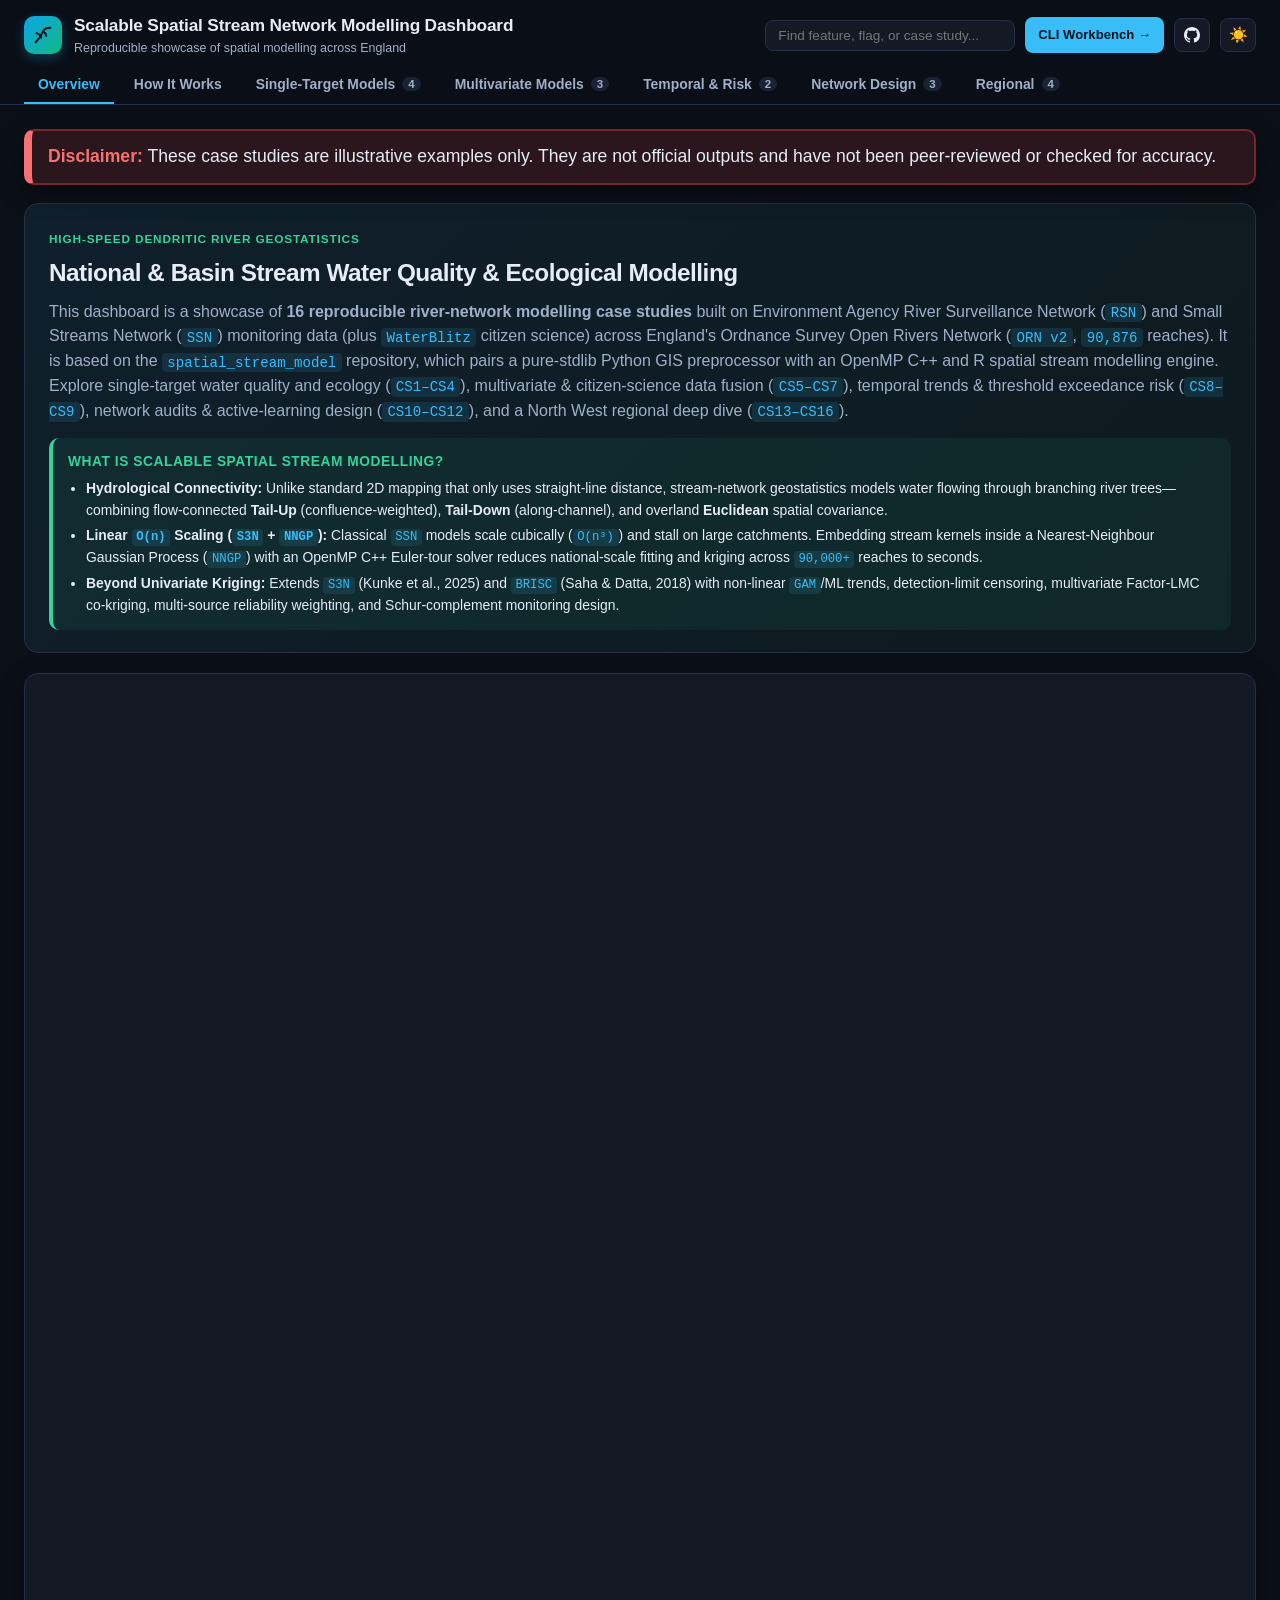
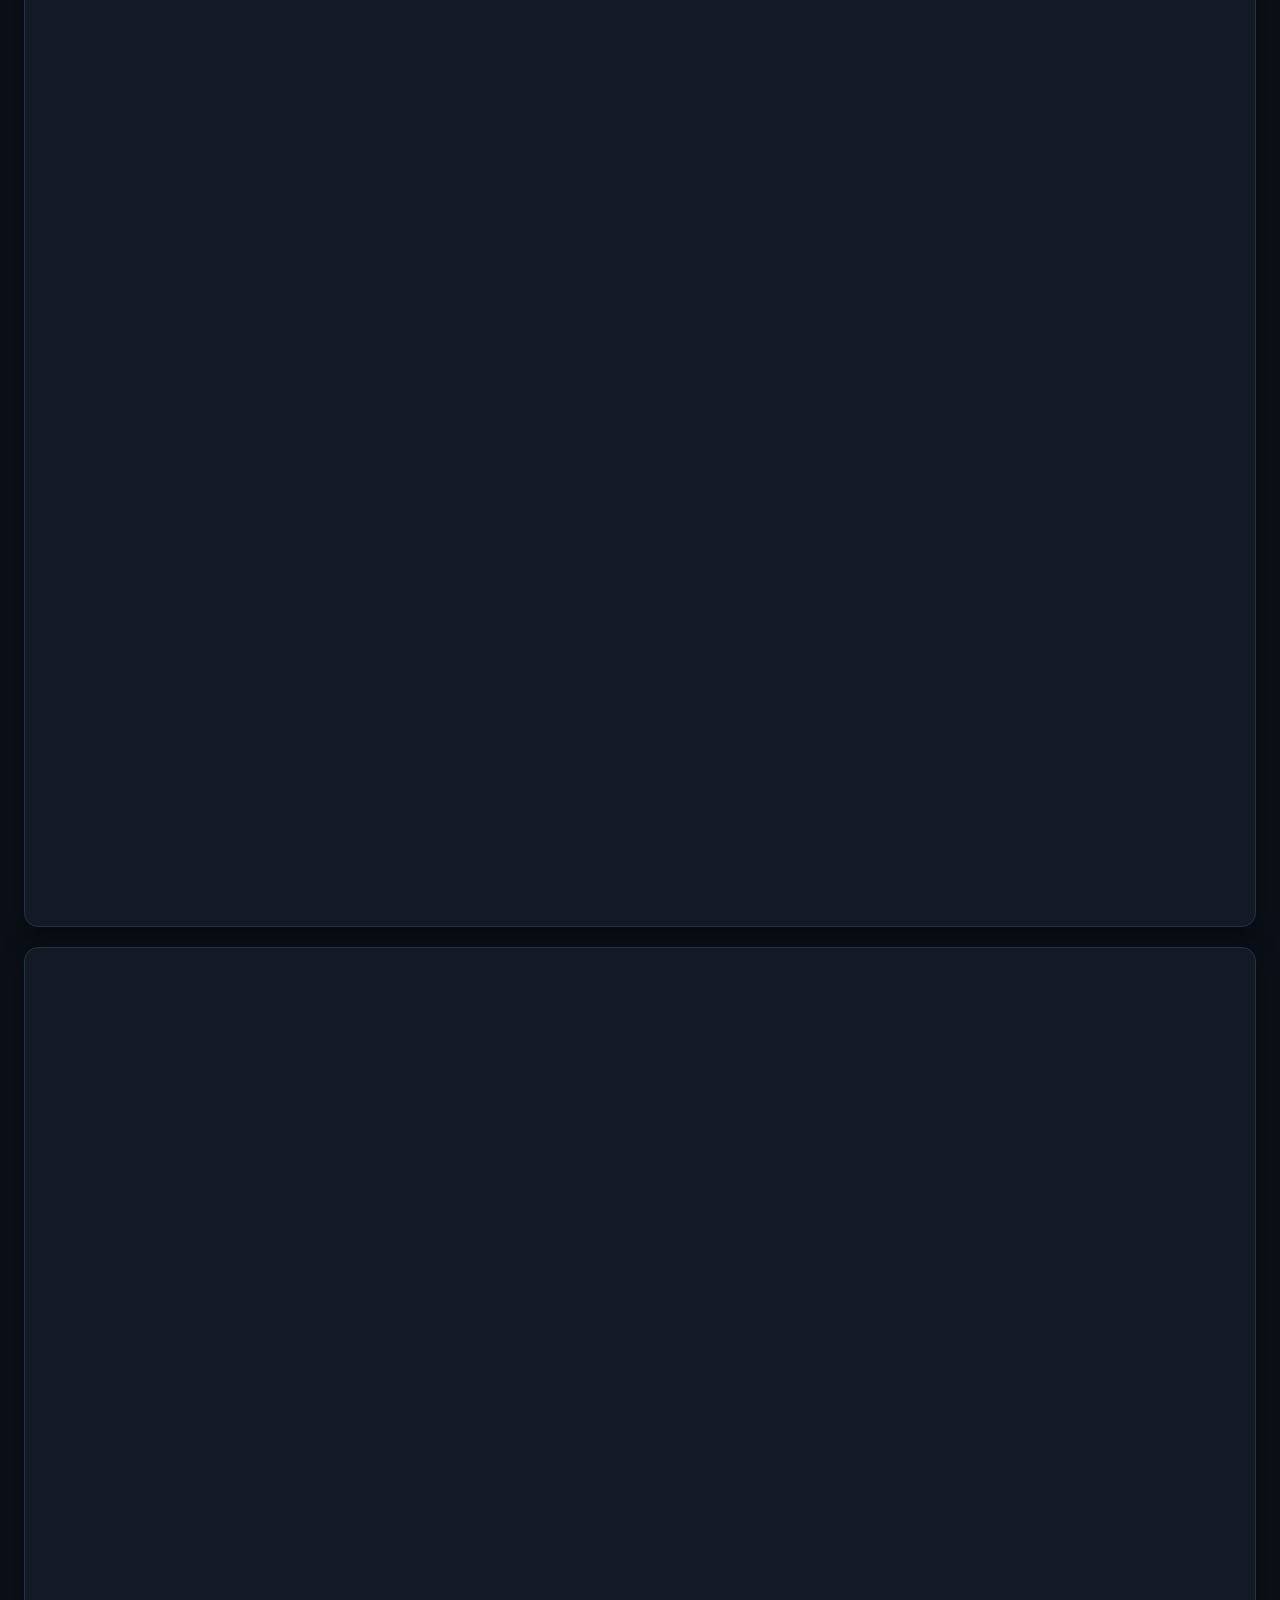
==== commit 6745b40e: "Add disclaimer to dashboard" ====
--- a/modelling_dashboard/index.html
+++ b/modelling_dashboard/index.html
@@ -21,7 +21,7 @@
         </div>
         <div>
           <h1 class="brand-title">Scalable Spatial Stream Network Modelling Dashboard</h1>
-          <p class="brand-sub">Reproducible showcase of spatial modelling using EA data across England ORN.</p>
+          <p class="brand-sub">Reproducible showcase of spatial modelling across England</p>
         </div>
       </div>
 
@@ -70,6 +70,9 @@
   </header>
 
   <main class="main-wrap">
+    <div class="disclaimer-banner" role="note">
+      <strong style="color: var(--accent-danger);">Disclaimer:</strong> These case studies are illustrative examples only. They are not official outputs and have not been peer-reviewed or checked for accuracy.
+    </div>
 
     <!-- ===================================================================
          TAB 1: OVERVIEW & PLATFORM ARCHITECTURE
@@ -110,7 +113,7 @@
               <text x="28" y="72" fill="#e6edf7" font-size="14" font-weight="700">GIS, ROS &amp; Snapping</text>
               <text x="28" y="99" fill="#9fb0c9" font-size="11">• Pure SQLite + WKB GeoPackage</text>
               <text x="28" y="118" fill="#9fb0c9" font-size="11">• Lognormal ROS &amp; Tobit ranges</text>
-              <text x="28" y="137" fill="#9fb0c9" font-size="11">• BYOWN &amp; custom CSV ingest</text>
+              <text x="28" y="137" fill="#9fb0c9" font-size="11">• Custom network &amp; CSV ingest</text>
             </g>
             <line x1="252" y1="90" x2="288" y2="90" stroke="#38bdf8" stroke-width="2" marker-end="url(#arr)"/>
             <!-- Stage 2 -->
@@ -322,7 +325,7 @@
 
           <div class="interp-box" style="margin-top:0; border-left:4px solid #a78bfa; background:rgba(167, 139, 250, 0.06);">
             <div style="display:flex; justify-content:space-between; align-items:center; gap:8px; margin-bottom:6px;">
-              <strong>Why "Scalable" (<code>S3N</code> + <code>NNGP</code>)</strong>
+              <strong>Why "Scalable" (<code>NNGP</code> Stream Kriging)</strong>
               <span class="pill" style="color:#a78bfa; border-color:rgba(167, 139, 250, 0.35); background:rgba(167, 139, 250, 0.1);">O(n) Speed</span>
             </div>
             <p style="margin:0; font-size:0.84rem; color:var(--text-primary);">
@@ -414,7 +417,7 @@
             <li><strong>Tail-Up (<code>A &rarr; C</code>, Green):</strong> Models solutes carried downstream with river flow (e.g. Nitrate or dissolved Phosphorus). At the confluence, Tributary A's influence on Main Stem C is scaled by its <em>Additive Function Value</em> (<code>AFV = 0.65</code> vs. <code>0.35</code> from B) to reflect dilution. Tail-Up correlation between A and B is <strong>strictly zero</strong> because water cannot flow uphill from A into B.</li>
             <li><strong>Tail-Down (<code>A &harr; B</code> &amp; <code>A &harr; C</code>, Amber):</strong> Connects reaches along the stream channel even across confluence junctions (such as unconnected Tributaries A and B), capturing shared valley geology, riparian land use, or mobile ecology.</li>
             <li><strong>Euclidean (<code>C &harr; D</code>, Purple):</strong> Bridges across the catchment divide using straight-line overland distance, capturing regional climate, rainfall, or bedrock patterns shared by neighbouring basins.</li>
-            <li><strong>Combined (<code>Joint TU + TD + Euclidean</code>):</strong> Real rivers experience all three mechanisms at once, so <code>S3N</code> estimates the variance share of each pathway directly from the <code>RSN</code> observations.</li>
+            <li><strong>Combined (<code>Joint TU + TD + Euclidean</code>):</strong> Real rivers experience all three mechanisms at once, so the model estimates the variance share of each pathway directly from the <code>RSN</code> observations.</li>
           </ul>
         </div>
       </div>
@@ -778,7 +781,7 @@
         <div class="interp-box" style="margin-top:14px;">
           <h4>Method Explainer: Probabilistic Threshold Exceedance, 5-Tier Categories &amp; UK Reference Values</h4>
           <ul>
-            <li><strong>What Threshold Exceedance Is:</strong> Instead of comparing only a point prediction against a limit, S3N combines the predictive mean <code>z&#770;(s<sub>0</sub>)</code> and kriging standard error <code>SE(s<sub>0</sub>)</code> on the transformed model scale to evaluate the exact Gaussian exceedance probability <code>P(Y(s<sub>0</sub>) &gt; T) = 1 &minus; &Phi;((g(T) &minus; z&#770;(s<sub>0</sub>)) / SE(s<sub>0</sub>))</code>.</li>
+            <li><strong>What Threshold Exceedance Is:</strong> Instead of comparing only a point prediction against a limit, the model combines the predictive mean <code>z&#770;(s<sub>0</sub>)</code> and kriging standard error <code>SE(s<sub>0</sub>)</code> on the transformed model scale to evaluate the exact Gaussian exceedance probability <code>P(Y(s<sub>0</sub>) &gt; T) = 1 &minus; &Phi;((g(T) &minus; z&#770;(s<sub>0</sub>)) / SE(s<sub>0</sub>))</code>.</li>
             <li><strong>The 5 Statistical Confidence Categories:</strong> Reaches are grouped into <strong>Confidently Compliant</strong> (<code>&lt; 5%</code>), <strong>Likely Compliant</strong> (<code>5&ndash;20%</code>), <strong>Uncertain / Priority Monitoring</strong> (<code>20&ndash;80%</code>, where uncertainty makes compliance ambiguous and additional sampling is most valuable), <strong>Likely Exceeding</strong> (<code>80&ndash;95%</code>), and <strong>Confidently Exceeding</strong> (<code>&gt; 95%</code>). These are statistical confidence bands around a single threshold <code>T</code>, not site-typed ecological status classes.</li>
             <li><strong>Where the Threshold Values Come From (<code>--threshold=uk</code>):</strong> Nitrate (<code>11.3 mg/L as N</code>) comes from the UK Drinking Water Inspectorate (DWI) / Nitrates Directive standard (<code>11.3 mg/L N &equiv; 50 mg/L NO<sub>3</sub></code>). Orthophosphate (<code>0.069 mg/L as P</code>) is the indicative lowland, high-alkalinity Good/Moderate SRP boundary from <em>The Standards and Classification Directions (England and Wales) 2015</em> (used as a uniform national benchmark here, though site-specific regulatory boundaries vary with altitude and alkalinity).</li>
           </ul>
@@ -1023,7 +1026,7 @@
             <strong>What is Monitoring Bias &amp; How is it Calculated?</strong>
             <ul>
               <li><strong>Why it occurs:</strong> Surveillance sites (e.g. <code>RSN</code>) are disproportionately located on larger, lowland, higher-order rivers rather than small upland headwaters, so raw station averages can overstate national nutrient levels.</li>
-              <li><strong>How it is calculated:</strong> <code>05_descriptive_stats.R</code> compares observed station concentrations (<code>Obs Median</code>) against full-network S3N predictions across all <code>90,876</code> reaches (<code>Pred Median</code>) via the <strong>Predicted-to-Observed Median Ratio</strong> (<code>Pred / Obs</code>; values <code>&lt; 1.0</code> mean stations over-sample high-concentration reaches) and a two-sample <strong>Mann-Whitney U test</strong>.</li>
+              <li><strong>How it is calculated:</strong> <code>05_descriptive_stats.R</code> compares observed station concentrations (<code>Obs Median</code>) against full-network spatial predictions across all <code>90,876</code> reaches (<code>Pred Median</code>) via the <strong>Predicted-to-Observed Median Ratio</strong> (<code>Pred / Obs</code>; values <code>&lt; 1.0</code> mean stations over-sample high-concentration reaches) and a two-sample <strong>Mann-Whitney U test</strong>.</li>
             </ul>
           </div>
           <div class="interp-box" style="margin-top:0;">
@@ -1048,7 +1051,7 @@
           <div id="fig-slot-cs5-bias"></div>
           <div id="cs5-bias-table" class="table-scroll" style="margin-top:14px;"></div>
           <div class="caveat-box" style="margin-top:12px;">
-            <strong>Reading the Representativeness Bias Table:</strong> Comparing the raw median across the <code>1,210</code> monitored <code>RSN</code> stations (<code>Obs Median = 3.349 mg/L</code>) against the S3N-predicted median across all <code>90,876</code> England reaches (<code>Pred Median = 2.059 mg/L</code>) yields a <code>Pred / Obs</code> ratio of <code>0.615</code>. This shows that unmonitored upland headwaters pull the true network median <code>38.5%</code> below the station median, confirmed as highly significant by the Mann-Whitney U test (<code>p &lt; 10<sup>&minus;44</sup></code>).
+            <strong>Reading the Representativeness Bias Table:</strong> Comparing the raw median across the <code>1,210</code> monitored <code>RSN</code> stations (<code>Obs Median = 3.349 mg/L</code>) against the spatially predicted median across all <code>90,876</code> England reaches (<code>Pred Median = 2.059 mg/L</code>) yields a <code>Pred / Obs</code> ratio of <code>0.615</code>. This shows that unmonitored upland headwaters pull the true network median <code>38.5%</code> below the station median, confirmed as highly significant by the Mann-Whitney U test (<code>p &lt; 10<sup>&minus;44</sup></code>).
           </div>
         </div>
 
--- a/modelling_dashboard/styles.css
+++ b/modelling_dashboard/styles.css
@@ -962,6 +962,23 @@
 }
 a.btn { text-decoration: none; display: inline-flex; align-items: center; gap: 6px; }
 
+.disclaimer-banner {
+  position: sticky;
+  top: calc(var(--chrome-h, 112px) + 8px);
+  z-index: 80;
+  margin: 0 0 18px;
+  padding: 13px 16px;
+  border-radius: var(--radius-md);
+  background: color-mix(in srgb, var(--bg-page) 86%, #ef4444 14%);
+  backdrop-filter: blur(8px);
+  border: 2px solid rgba(239, 68, 68, 0.38);
+  border-left: 8px solid var(--accent-danger);
+  color: var(--text-primary);
+  font-size: 1.1em;
+  line-height: 1.45;
+  box-shadow: var(--shadow-card);
+}
+
 .card,
 .feature-item {
   content-visibility: auto;
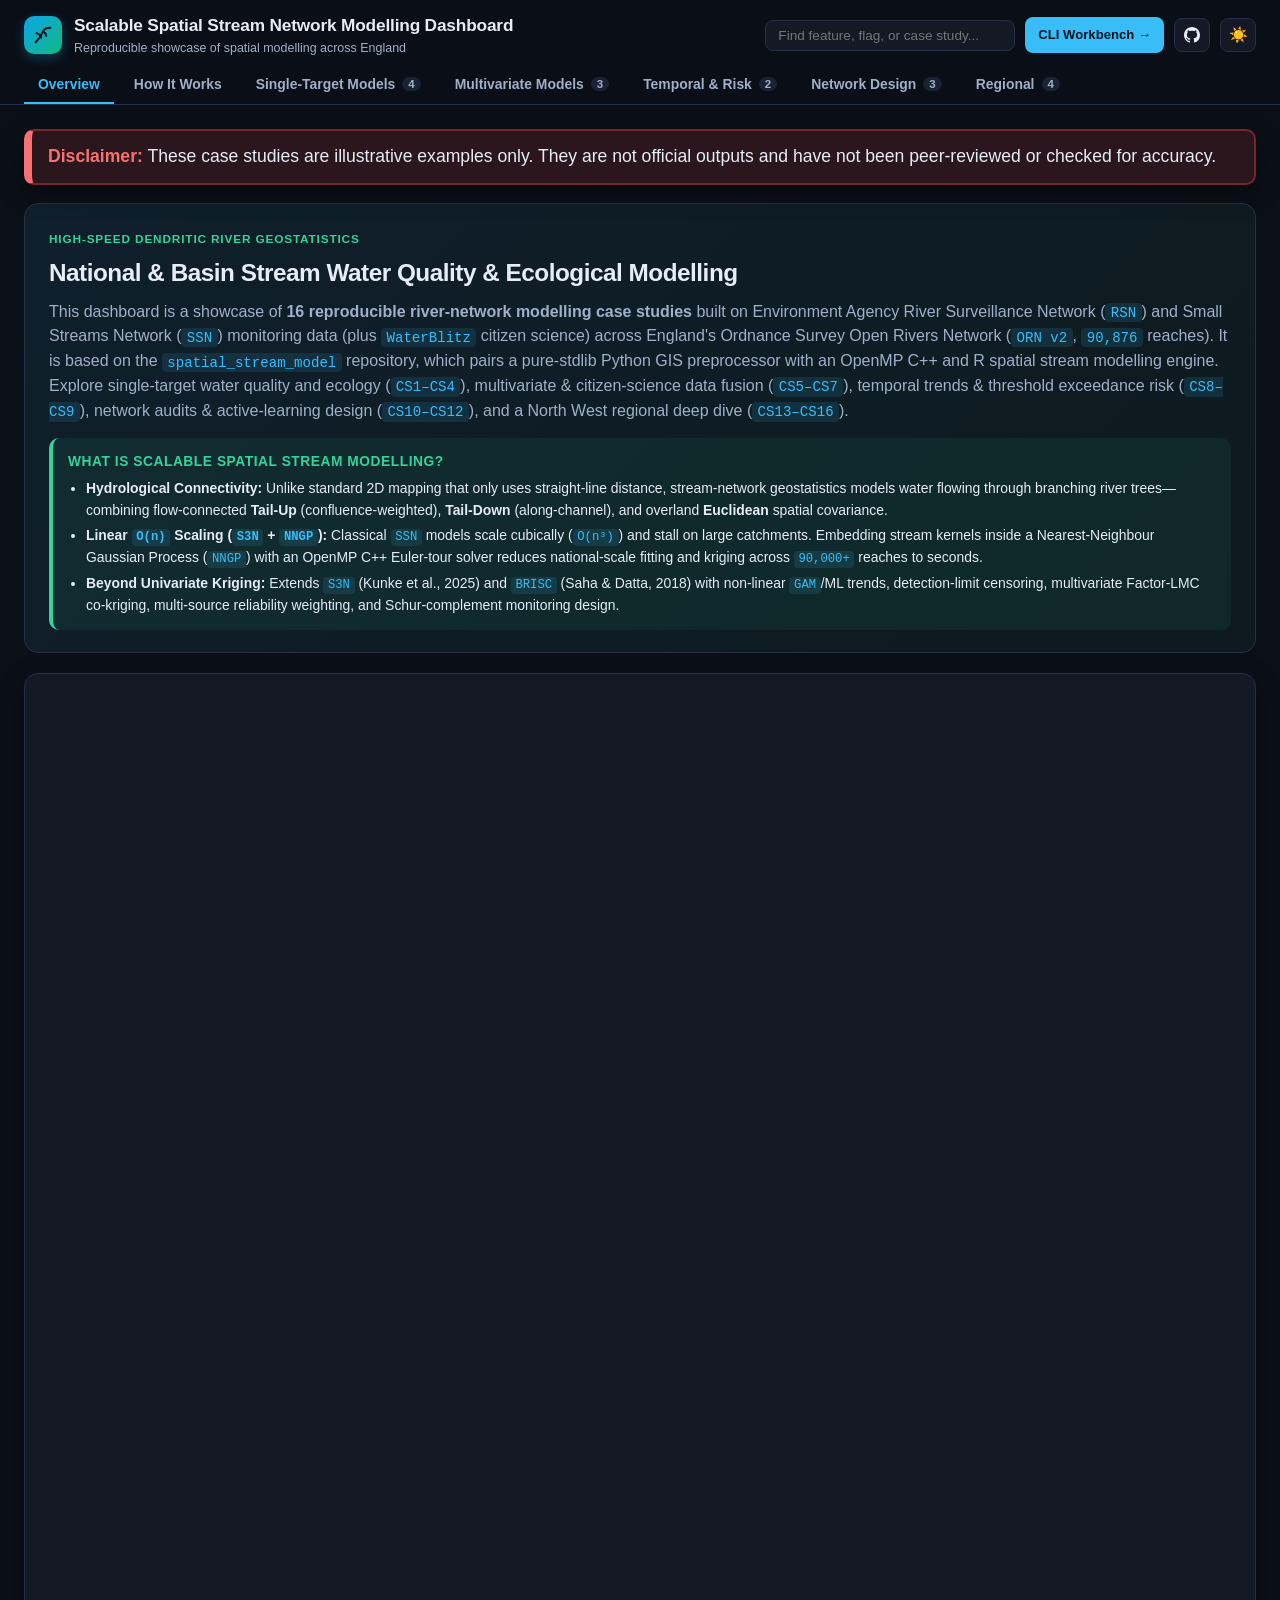
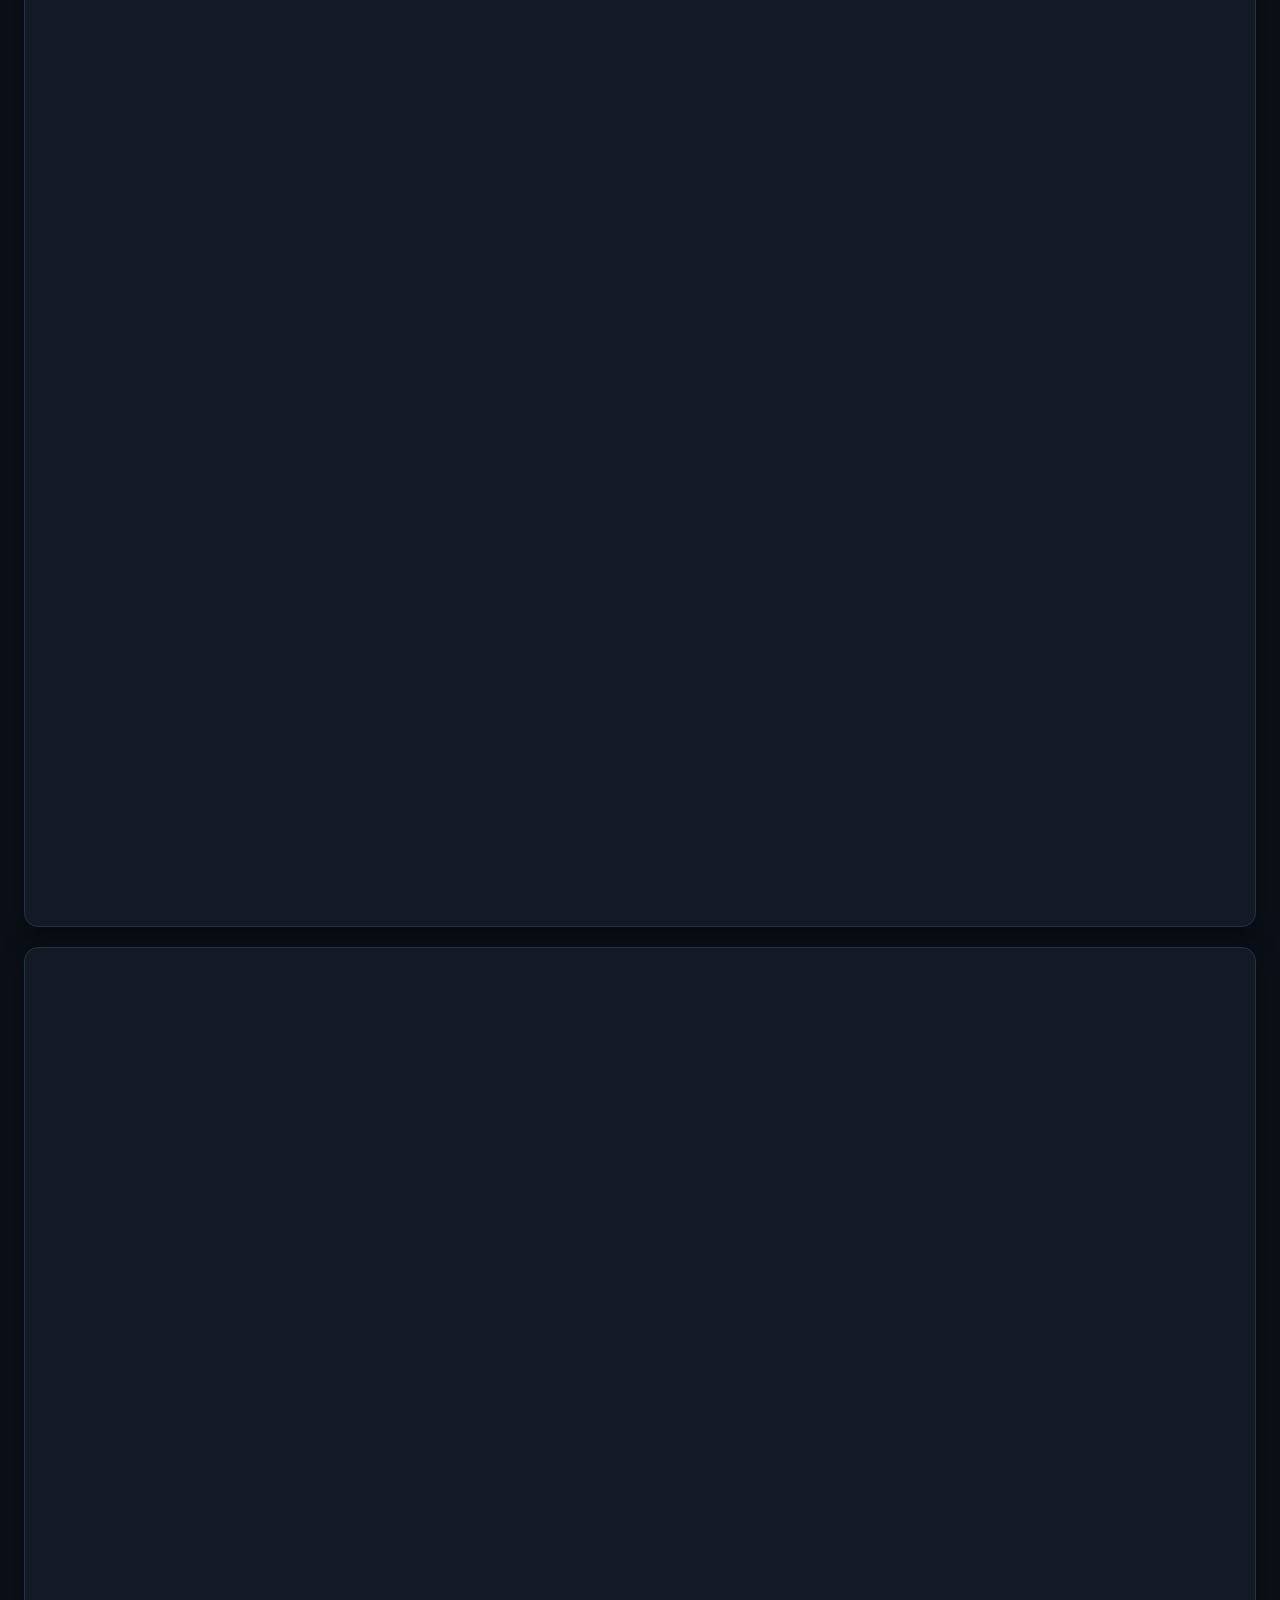
==== commit 20373a02: "All round bug fixes" ====
--- a/modelling_dashboard/index.html
+++ b/modelling_dashboard/index.html
@@ -77,7 +77,7 @@
     <!-- ===================================================================
          TAB 1: OVERVIEW & PLATFORM ARCHITECTURE
          =================================================================== -->
-    <section id="tab-overview" class="tab-panel active">
+    <section id="tab-overview" class="tab-panel active" role="tabpanel">
       <div class="hero-card">
         <span class="hero-eyebrow">High-Speed Dendritic River Geostatistics</span>
         <h2>National &amp; Basin Stream Water Quality &amp; Ecological Modelling</h2>
@@ -217,7 +217,7 @@
     <!-- ===================================================================
          TAB 1B: HOW IT WORKS & DATASETS (PLAIN-ENGLISH GUIDE)
          =================================================================== -->
-    <section id="tab-how-it-works" class="tab-panel">
+    <section id="tab-how-it-works" class="tab-panel" role="tabpanel">
       <div class="hero-card">
         <span class="hero-eyebrow">Plain-English Reference · Datasets, Kriging &amp; Methods</span>
         <h2>How Scalable Spatial Stream Modelling Works</h2>
@@ -609,7 +609,7 @@
     <!-- ===================================================================
          TAB 2: CASE STUDY 1 - ENGLAND NITRATE (0117) & NON-LINEAR GAM
          =================================================================== -->
-    <section id="tab-cs1" class="tab-panel">
+    <section id="tab-cs1" class="tab-panel" role="tabpanel">
       <div class="hero-card">
         <span class="hero-eyebrow">Case Study 1 · National Univariate Regression Kriging</span>
         <h2>Nitrate as N (<code>0117</code>): Linear S3N vs. Non-Linear <code>GAM + S3N</code></h2>
@@ -653,7 +653,7 @@
               <li><strong>East–West Gradient:</strong> Arable Chalk/Limestone catchments in eastern &amp; southern England consistently exceed 5–9 mg/L N, while upland Wales &amp; Pennine headwaters remain low (&lt; 0.5 mg/L).</li>
               <li><strong>Robust Z-Score View (<code>--norm=robust_zscore</code>):</strong> Standardizes predictions as <code>(x − median) / (1.4826 × MAD)</code> in model space, stripping concentration units so anomalous arable sub-catchments (red, &gt; +1.5 SD) and pristine upland headwaters (blue, &lt; −1.5 SD) stand out cleanly on one symmetric scale.</li>
               <li><strong>Panel B Kriging SE:</strong> Uncertainty collapses cleanly along monitored tributaries and flows smoothly downstream via Shreve/AFV confluence weights.</li>
-              <li><strong>GAM vs Linear:</strong> Notice 5-fold CV $R^2$ is nearly identical (<code>0.6784</code> vs <code>0.6743</code>), showing spatial residuals already absorb mild fixed-effect curvature—so keep linear when interpretability of covariate slopes matters.</li>
+              <li><strong>GAM vs Linear:</strong> Notice 5-fold CV <code>R&sup2;</code> is nearly identical (<code>0.6784</code> vs <code>0.6743</code>), showing spatial residuals already absorb mild fixed-effect curvature—so keep linear when interpretability of covariate slopes matters.</li>
             </ul>
           </div>
         </div>
@@ -703,7 +703,7 @@
     <!-- ===================================================================
          TAB 3: CASE STUDY 2 - ECOLOGY, EXCEEDANCE RISK & TRANSFORMS
          =================================================================== -->
-    <section id="tab-cs2" class="tab-panel">
+    <section id="tab-cs2" class="tab-panel" role="tabpanel">
       <div class="hero-card">
         <span class="hero-eyebrow">Case Study 4 · National Univariate Ecological Health (WHPT ASPT)</span>
         <h2>Macroinvertebrate Ecological Health (<code>whpt_aspt</code>)</h2>
@@ -743,7 +743,7 @@
       <div class="grid-2">
         <div class="card">
           <div class="card-header">
-            <h3 class="card-title">4-Panel Diagnostics &amp; Cross-Validation (SVG)</h3>
+            <h3 class="card-title">4-Panel Diagnostics &amp; Cross-Validation</h3>
           </div>
           <div id="fig-slot-cs2-diag"></div>
           <div id="cs2-r2-svg" class="svg-panel" style="margin-top:14px;"></div>
@@ -771,7 +771,7 @@
     <!-- ===================================================================
          TAB 4: CASE STUDY 4 - THRESHOLD EXCEEDANCE RISK & ANOMALIES
          =================================================================== -->
-    <section id="tab-cs15" class="tab-panel">
+    <section id="tab-cs15" class="tab-panel" role="tabpanel">
       <div class="hero-card">
         <span class="hero-eyebrow">Case Study 9 · Regulatory Compliance &amp; Uncertainty</span>
         <h2>Threshold Exceedance Risk</h2>
@@ -848,7 +848,7 @@
     <!-- ===================================================================
          TAB 4: CASE STUDY 3 - SPATIO-TEMPORAL NITRATE DYNAMICS
          =================================================================== -->
-    <section id="tab-cs3" class="tab-panel">
+    <section id="tab-cs3" class="tab-panel" role="tabpanel">
       <div class="hero-card">
         <span class="hero-eyebrow">Case Study 8 · Multi-Period Batching &amp; Dynamic Borrowing</span>
         <h2>Spatio-Temporal Nitrate Trends (<code>2021–2024</code> &amp; Seasonal Cycles)</h2>
@@ -900,8 +900,8 @@
           <div class="card-header"><h3 class="card-title">Suggested Interpretation</h3></div>
           <div class="interp-box" style="margin-top:0;">
             <ul>
-              <li><strong>Winter Peak Hydrology:</strong> Notice Winter Nitrate achieves higher national CV $R^2$ (`0.7164`) than Summer because sustained winter runoff connects agricultural soils cleanly along flow paths.</li>
-              <li><strong>Why <code>--st-borrow</code> Matters:</strong> When a tributary gauge is missed during one summer campaign, Dynamic Borrowing shrinks the single-period kriging variance toward neighboring periods weighted by $1/\mathrm{SE}^2$, avoiding false jump artefacts in <code>fig6</code>.</li>
+              <li><strong>Winter Peak Hydrology:</strong> Notice Winter Nitrate achieves higher national CV <code>R&sup2;</code> (<code>0.7164</code>) than Summer because sustained winter runoff connects agricultural soils cleanly along flow paths.</li>
+              <li><strong>Why <code>--st-borrow</code> Matters:</strong> When a tributary gauge is missed during one summer campaign, Dynamic Borrowing shrinks the single-period kriging variance toward neighboring periods weighted by <code>1 / SE&sup2;</code>, avoiding false jump artefacts in <code>fig6</code>.</li>
             </ul>
           </div>
         </div>
@@ -929,12 +929,12 @@
     <!-- ===================================================================
          TAB 5: CASE STUDY 4 - CO-KRIGING & MULTI-SOURCE FUSION
          =================================================================== -->
-    <section id="tab-cs4" class="tab-panel">
+    <section id="tab-cs4" class="tab-panel" role="tabpanel">
       <div class="hero-card">
         <span class="hero-eyebrow">Case Study 5 · Heterotopic Coregionalization &amp; Network Fusion</span>
         <h2>Factor-LMC Co-Kriging (<code>0117 + 0180</code>) &amp; Multi-Source Fusion (<code>RSN + SSN</code>)</h2>
         <p>
-          Jointly models coupled nutrients via OpenMP Factor-LMC NNGP (`8 of 8` Strong Benefit across England &amp; basins; median Aux-Aided $\Delta R^2 = +0.2062$, $-16.6\%$ RMSE) and showcases explicit network priority &amp; reliability weighting across statistically designed `RSN` + headwater `SSN` surveillance surveys.
+          Jointly models coupled nutrients via OpenMP Factor-LMC NNGP (<code>8 of 8</code> Strong Benefit across England &amp; basins; median Aux-Aided <code>&Delta;R&sup2; = +0.2062</code>, <code>&minus;16.6%</code> RMSE) and showcases explicit network priority &amp; reliability weighting across statistically designed <code>RSN</code> + headwater <code>SSN</code> surveillance surveys.
         </p>
         <div class="interp-box" style="margin-top:14px;">
           <h4>Method Explainer: Factor-LMC Co-Kriging &amp; RSN + SSN Fusion</h4>
@@ -950,7 +950,7 @@
       <div class="grid-2">
         <div class="card">
           <div class="card-header">
-            <h3 class="card-title">Co-Kriged Surfaces &amp; Multi-Source Fusion (`RSN + SSN`)</h3>
+            <h3 class="card-title">Co-Kriged Surfaces &amp; Multi-Source Fusion (<code>RSN + SSN</code>)</h3>
             <div class="fig-toggle-bar" data-group="cs4-ms">
               <button class="fig-toggle-btn active" data-fig="rss_england">RSN+SSN Nitrate Map</button>
               <button class="fig-toggle-btn" data-fig="cokrig_0117">Co-Kriged Nitrate</button>
@@ -965,8 +965,8 @@
           <div class="card-header"><h3 class="card-title">Suggested Interpretation</h3></div>
           <div class="interp-box" style="margin-top:0;">
             <ul>
-              <li><strong>Look at Severn Nitrate:</strong> Univariate $R^2 = 0.270$ jumps to `0.371` (`All-Holdout`) and `0.552` (`Aux-Aided`, $-21.7\%$ RMSE) once coupled with Orthophosphate.</li>
-              <li><strong>Why Co-Kriging &amp; Source Weighting Beat Naive Pooling:</strong> Keeping heterogeneous surveys weighted via <code>--prefer-source=rsn</code> and <code>--source-weight</code> adds analytical variance $(1/w - 1)\tau^2$ onto lower-priority or noisier surveys, preventing headwater/campaign offsets from diluting routine <code>RSN</code> medians on co-located reaches.</li>
+              <li><strong>Look at Severn Nitrate:</strong> Univariate <code>R&sup2; = 0.270</code> jumps to <code>0.371</code> (<em>All-Holdout</em>) and <code>0.552</code> (<em>Aux-Aided</em>, <code>&minus;21.7%</code> RMSE) once coupled with Orthophosphate.</li>
+              <li><strong>Why Co-Kriging &amp; Source Weighting Beat Naive Pooling:</strong> Keeping heterogeneous surveys weighted via <code>--prefer-source=rsn</code> and <code>--source-weight</code> adds analytical variance <code>(1/w &minus; 1)&tau;&sup2;</code> onto lower-priority or noisier surveys, preventing headwater/campaign offsets from diluting routine <code>RSN</code> medians on co-located reaches.</li>
             </ul>
           </div>
         </div>
@@ -987,13 +987,13 @@
         </div>
 
         <div class="card">
-          <div class="card-header"><h3 class="card-title">Dual CV Benchmark (`Univariate` vs `All-Holdout` vs `Aux-Aided`)</h3></div>
+          <div class="card-header"><h3 class="card-title">Dual CV Benchmark (<code>Univariate</code> vs <code>All-Holdout</code> vs <code>Aux-Aided</code>)</h3></div>
           <div id="cs4-cv-table" class="table-scroll"></div>
         </div>
       </div>
 
       <div class="card" style="margin-bottom:16px;">
-        <div class="card-header"><h3 class="card-title">Analytical Reliability Penalty $V_{\text{wt}} = (1/w - 1)\tau^2$ &amp; Cross-Covariance</h3></div>
+        <div class="card-header"><h3 class="card-title">Analytical Reliability Penalty <code>V<sub>wt</sub> = (1/w &minus; 1)&tau;&sup2;</code> &amp; Cross-Covariance</h3></div>
         <div id="cs4-weight-svg" class="svg-panel"></div>
         <div id="cs4-cov-table" class="table-scroll"></div>
       </div>
@@ -1014,7 +1014,7 @@
     <!-- ===================================================================
          TAB 6: CASE STUDY 10 - DESCRIPTIVE STATS & N:P STOICHIOMETRY
          =================================================================== -->
-    <section id="tab-cs5" class="tab-panel">
+    <section id="tab-cs5" class="tab-panel" role="tabpanel">
       <div class="hero-card">
         <span class="hero-eyebrow">Case Study 10 · Environmental Gradients, Bias &amp; Cross-Run Audits</span>
         <h2>Descriptive Statistics, Monitoring Bias &amp; <code>N:P</code> Stoichiometry</h2>
@@ -1100,7 +1100,7 @@
     <!-- ===================================================================
          TAB 6B: CASE STUDY 11 - STATION-TO-REACH SNAPPING AUDITS
          =================================================================== -->
-    <section id="tab-cs16" class="tab-panel">
+    <section id="tab-cs16" class="tab-panel" role="tabpanel">
       <div class="hero-card">
         <span class="hero-eyebrow">Case Study 11 · Station-to-Reach Snapping Geometry &amp; Outlier QC</span>
         <h2>Station-to-Reach Snapping Audits (<code>ORN v2</code>)</h2>
@@ -1110,7 +1110,7 @@
         <div class="interp-box" style="margin-top:14px;">
           <h4>How Station-to-Reach Snapping Works</h4>
           <ul>
-            <li><strong>2 km Spatial Hash Grid:</strong> Buckets station coordinates into <code>2 km &times; 2 km</code> cells so each of the <code>ORN v2</code> reaches only tests nearby candidate stations rather than scanning the full national dataset.</li>
+            <li><strong>2 km Spatial Hash Grid:</strong> Buckets station coordinates into <code>2 km &times; 2 km</code> cells so each of the <code>ORN v2</code> reaches only tests nearby candidate stations rather than scanning the full national dataset. Each reach pads its bounding box by <code>max(1,500 m, max_snap_m + 500 m)</code> and queries all overlapping and adjacent grid cells, ensuring stations near bucket borders are never missed.</li>
             <li><strong>Orthogonal Segment Projection:</strong> Projects each station orthogonally onto its nearest upstream-to-downstream polyline segment (<code>Fnode &rarr; Tnode</code>), recording the perpendicular snapping offset (<code>d</code> in metres) and cumulative distance along the reach (<code>along</code>) to compute exact hydrologic distance to the river mouth: <code>obs_up_dist_km = max(0, (Dist2Mth &minus; along) / 1000)</code>.</li>
             <li><strong>Outlier Threshold Filtering (<code>--max-snap-dist=250</code>):</strong> Retains stations within <code>250 m</code> of a reach (<code>1,349 / 1,382</code> <code>RSN</code> stations, median <code>8.0 m</code>) and excludes off-network estuarine, canal, or pond monitors so they cannot corrupt dendritic Tail-Up/Tail-Down stream distances.</li>
           </ul>
@@ -1158,7 +1158,7 @@
     <!-- ===================================================================
          TAB 7: CASE STUDY 6 - WATERBLITZ CITIZEN SCIENCE CO-KRIGING FUSION
          =================================================================== -->
-    <section id="tab-cs6" class="tab-panel">
+    <section id="tab-cs6" class="tab-panel" role="tabpanel">
       <div class="hero-card">
         <span class="hero-eyebrow">Case Study 6 · Citizen Science Fusion (RSN + SSN + Earthwatch WaterBlitz)</span>
         <h2>Equal-Source vs. Surveillance-Favoured Co-Kriging (Nitrate &amp; Orthophosphate)</h2>
@@ -1210,7 +1210,7 @@
       <div class="grid-2">
         <div class="card">
           <div class="card-header">
-            <h3 class="card-title">Multi-Stratum Diagnostics &amp; Cross-Covariance (SVG)</h3>
+            <h3 class="card-title">Multi-Stratum Diagnostics &amp; Cross-Covariance</h3>
             <div class="fig-toggle-bar" data-group="cs6-charts">
               <button class="fig-toggle-btn active" data-fig="wb_comp_svg">Equal vs. Favoured Summary</button>
               <button class="fig-toggle-btn" data-fig="wb_eq_xcorr">Equal Cross-Correlation</button>
@@ -1264,7 +1264,7 @@
     <!-- ===================================================================
          TAB 8: CASE STUDY 7 - DATA TRANSFORMATIONS (NO3-N 0117)
          =================================================================== -->
-    <section id="tab-cs7" class="tab-panel">
+    <section id="tab-cs7" class="tab-panel" role="tabpanel">
       <div class="hero-card">
         <span class="hero-eyebrow">Case Study 2 · Response Scale Transformations (Nitrate-N 0117)</span>
         <h2>Raw vs. Log vs. Square-Root vs. Profile-MLE Box-Cox on England Nitrate</h2>
@@ -1357,7 +1357,7 @@
     <!-- ===================================================================
          TAB 9: CASE STUDY 8 - OPTIMAL MONITORING NETWORK DESIGN
          =================================================================== -->
-    <section id="tab-cs8" class="tab-panel">
+    <section id="tab-cs8" class="tab-panel" role="tabpanel">
       <div class="hero-card">
         <span class="hero-eyebrow">Case Study 12 · Active-Learning Optimal Monitoring Design (<code>--design-sites=50</code>)</span>
         <h2>Pinpointing Uncertainty Gaps &amp; Highest-Impact Station Placements (Nitrate 0117)</h2>
@@ -1623,7 +1623,7 @@
         <div class="card-header"><h3 class="card-title">Pros &amp; Cons of Each Eutrophication Approach</h3></div>
         <div class="interp-box" style="margin-top:0;">
           <ul>
-            <li><strong>1. Factor-LMC Co-Kriging (<code>0180 + 0117 + rmni</code>):</strong> <em>Pros:</em> +0.106 to +0.584 Aux-Aided $R^2$ gain; rescues data-sparse basins (Thames, Severn); fills heterotopic biological gaps (<code>118</code> RMNI gap reaches) using dense WQ stations; quantifies P/N&ndash;ecology cross-correlation. <em>Cons:</em> Linear trend only; higher compute (<code>~29s</code> national LMC fit); requires multi-target alignment.</li>
+            <li><strong>1. Factor-LMC Co-Kriging (<code>0180 + 0117 + rmni</code>):</strong> <em>Pros:</em> +0.106 to +0.584 Aux-Aided <code>R&sup2;</code> gain; rescues data-sparse basins (Thames, Severn); fills heterotopic biological gaps (<code>118</code> RMNI gap reaches) using dense WQ stations; quantifies P/N&ndash;ecology cross-correlation. <em>Cons:</em> Linear trend only; higher compute (<code>~29s</code> national LMC fit); requires multi-target alignment.</li>
             <li><strong>2. Non-Linear GAM + S3N (<code>rmni --trend=gam</code>):</strong> <em>Pros:</em> Best overall All-England RMNI CV <code>R&sup2; = 0.7607</code>; captures physical slope/drainage thresholds; single-command univariate workflow. <em>Cons:</em> Cannot borrow strength from Orthophosphate/Nitrate stations; does not rescue sparse regional basins (Thames GAM <code>R&sup2; = 0.0795</code>).</li>
             <li><strong>3. Seasonal DO &amp; P&ndash;RMNI Coupling (<code>9901 --by=season</code> + <code>04_compare_model_runs.R</code>):</strong> <em>Pros:</em> Captures acute summer oxygen stress and separates High-P/High-RMNI hotspots from High-P/Low-RMNI (light/flow-limited) reaches with formal Fisher-z/concordance tests. <em>Cons:</em> Instantaneous DO has high diel noise (<code>R&sup2; = 0.1574</code> in summer); cross-run comparison is post-hoc rather than joint likelihood.</li>
           </ul>
@@ -1633,7 +1633,7 @@
       <div class="grid-2">
         <div class="card">
           <div class="card-header">
-            <h3 class="card-title">Approach 2 Diagnostics &amp; RMNI CV Benchmark (SVG)</h3>
+            <h3 class="card-title">Approach 2 Diagnostics &amp; RMNI CV Benchmark</h3>
             <div class="fig-toggle-bar" data-group="cs10-diag">
               <button class="fig-toggle-btn active" data-fig="eut_rmni_gam_diag">GAM+S3N</button>
               <button class="fig-toggle-btn" data-fig="eut_rmni_diag">Linear S3N</button>
--- a/modelling_dashboard/styles.css
+++ b/modelling_dashboard/styles.css
@@ -707,7 +707,8 @@
 }
 
 /* Tables */
-.table-scroll {
+.table-scroll,
+.table-wrap {
   overflow-x: auto;
   border: 1px solid var(--border-subtle);
   border-radius: var(--radius-md);
@@ -738,8 +739,10 @@
 
 tr:last-child td { border-bottom: 0; }
 tr.highlight-row { background: rgba(56, 189, 248, 0.08); font-weight: 600; }
+td.highlight-cell { background: rgba(56, 189, 248, 0.14); color: var(--accent-primary); font-weight: 600; }
 .num { text-align: right; font-variant-numeric: tabular-nums; }
 .pos { color: var(--accent-secondary); font-weight: 600; }
+.warn, .amber { color: var(--accent-warn); font-weight: 600; }
 .neg { color: var(--accent-danger); font-weight: 600; }
 
 /* Feature Chips & Accordion */
@@ -859,8 +862,8 @@
 
 .modal-nav:hover {
   background: rgba(15, 23, 42, 0.94);
-  border-color: var(--accent);
-  color: var(--accent);
+  border-color: var(--accent-primary);
+  color: var(--accent-primary);
 }
 
 .modal-nav:active {
